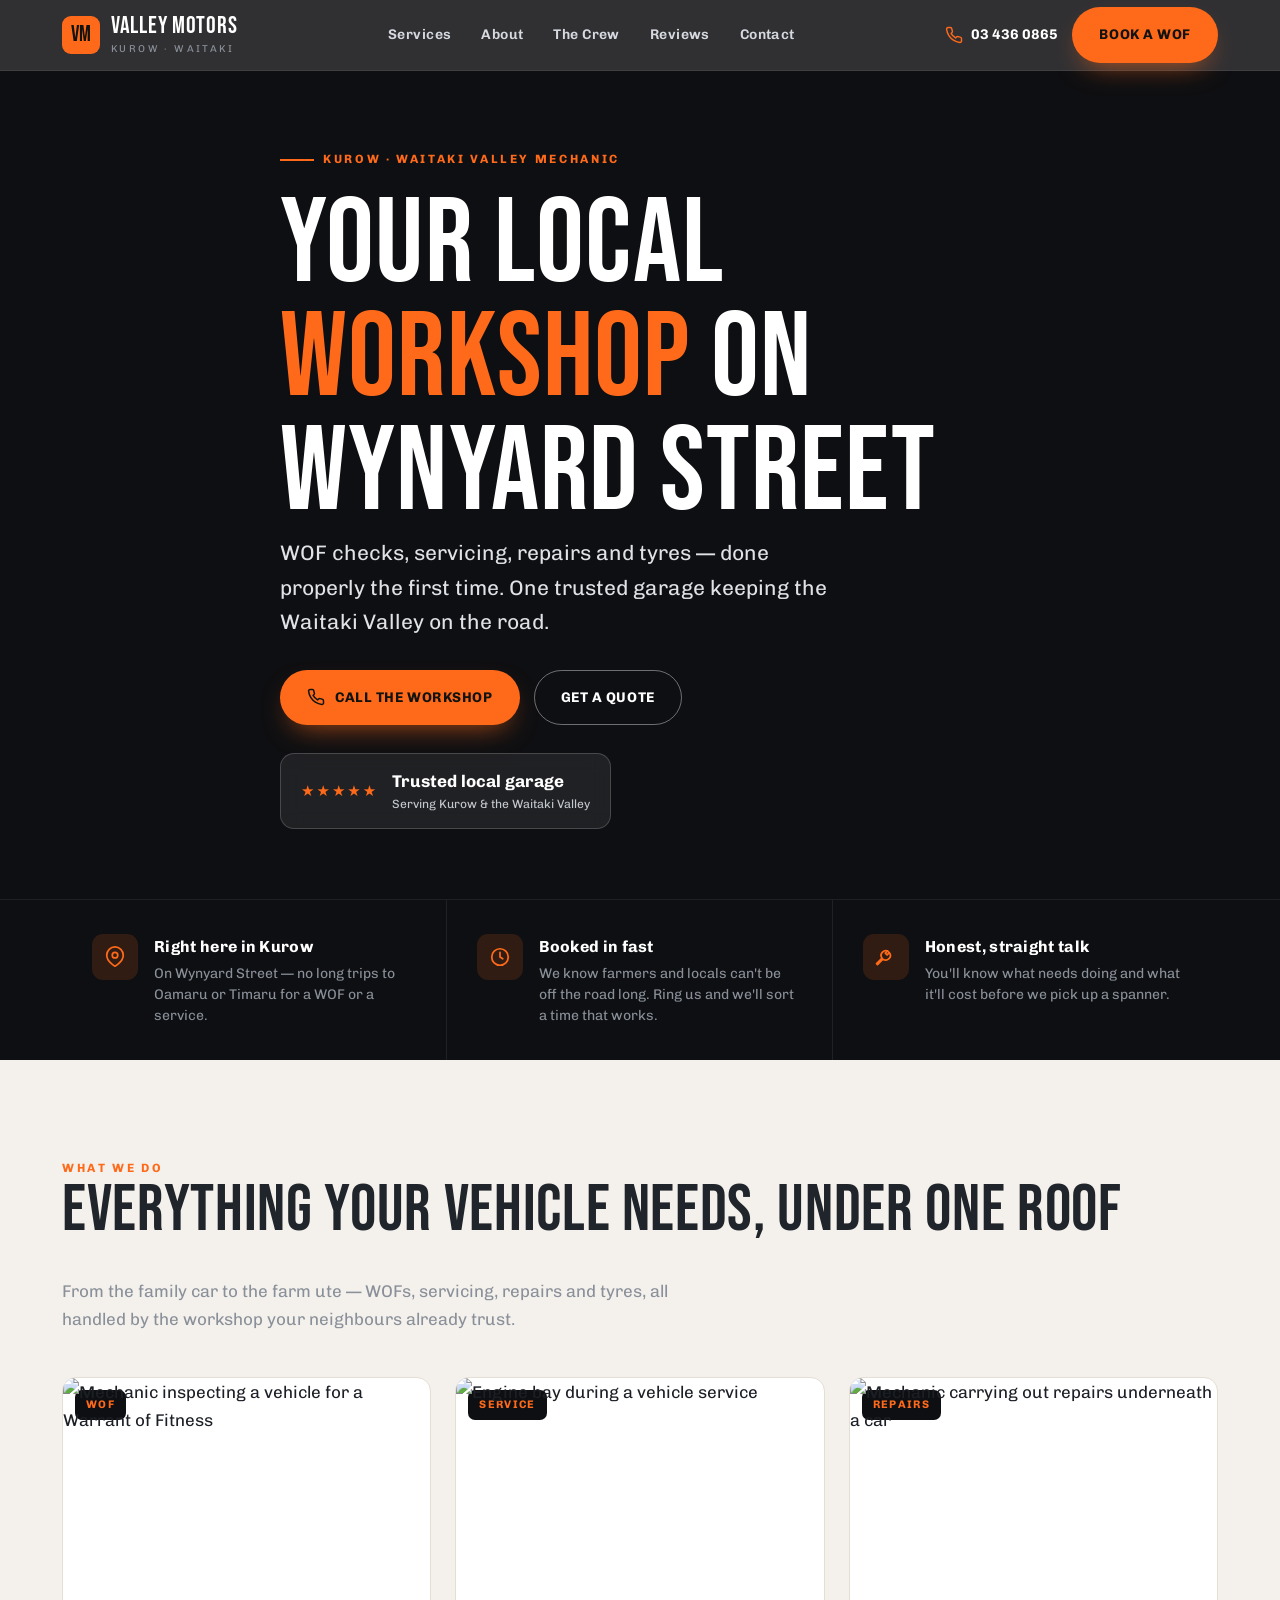
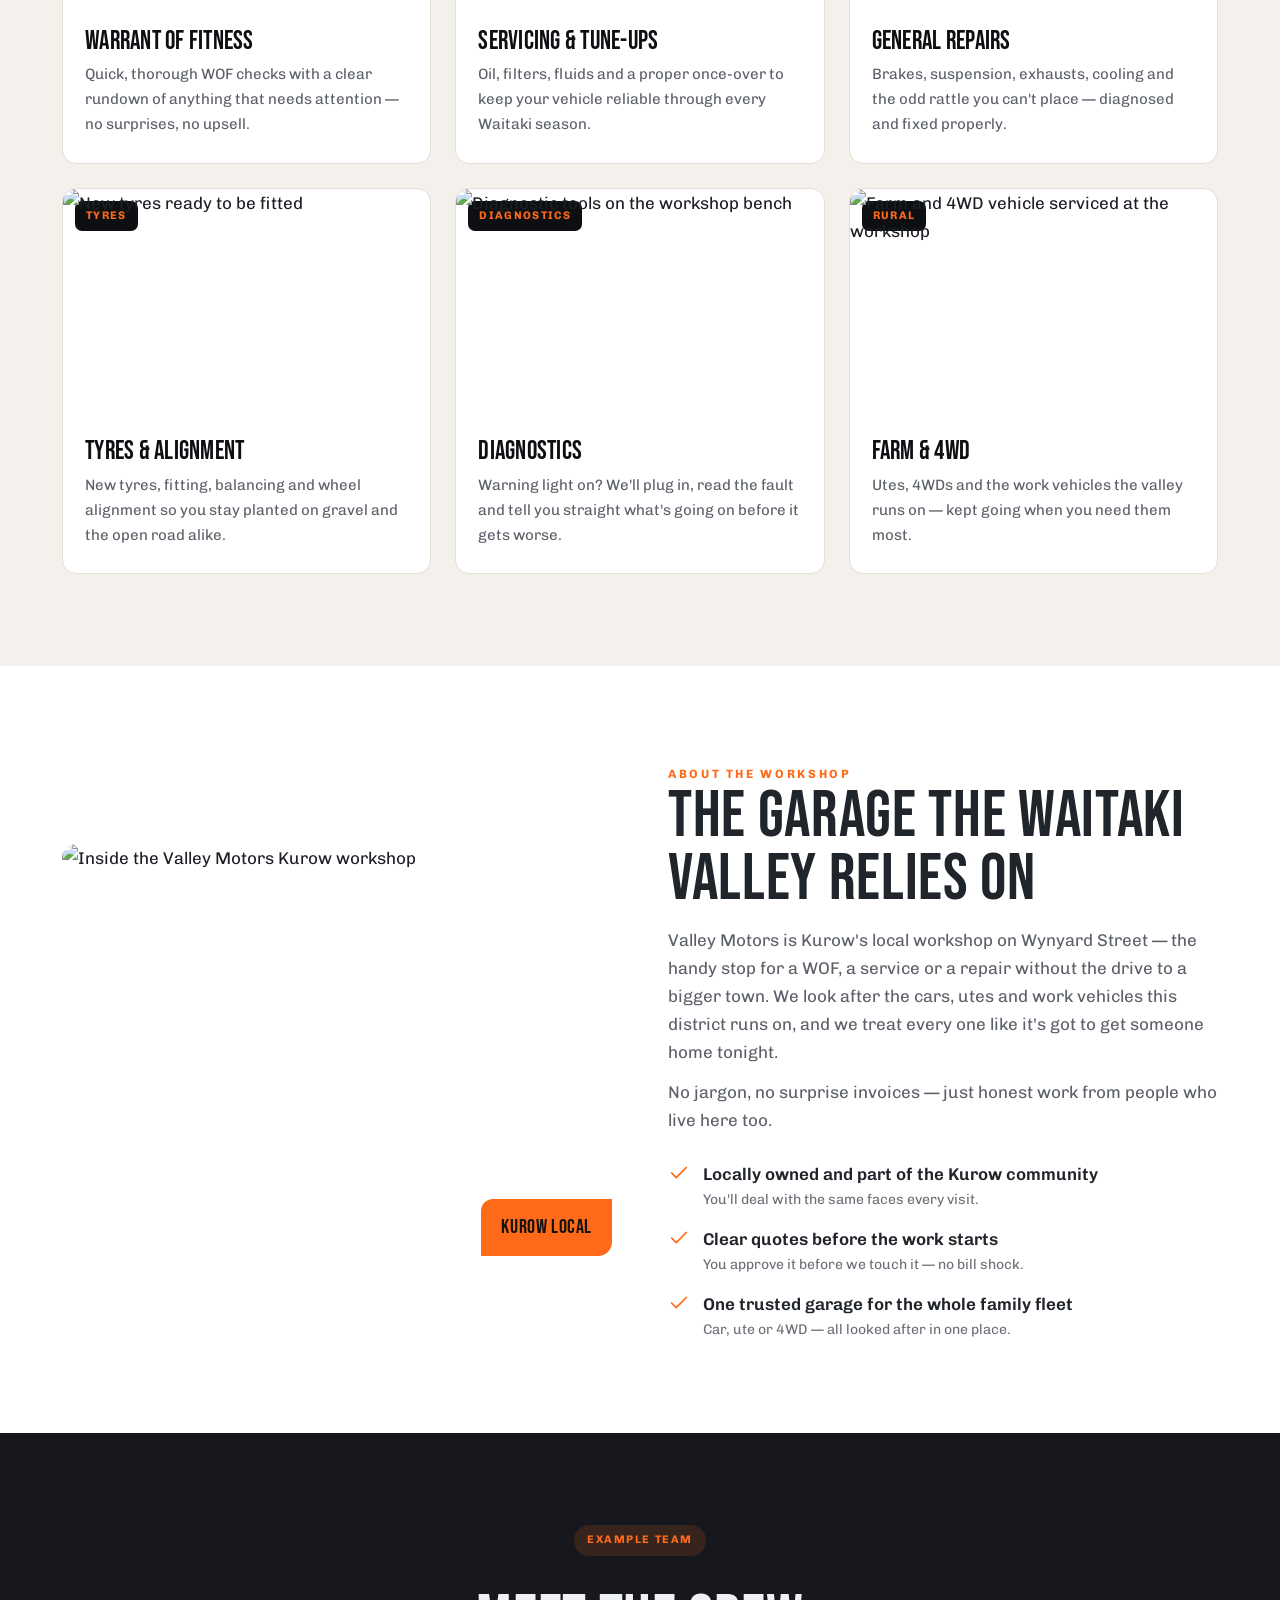
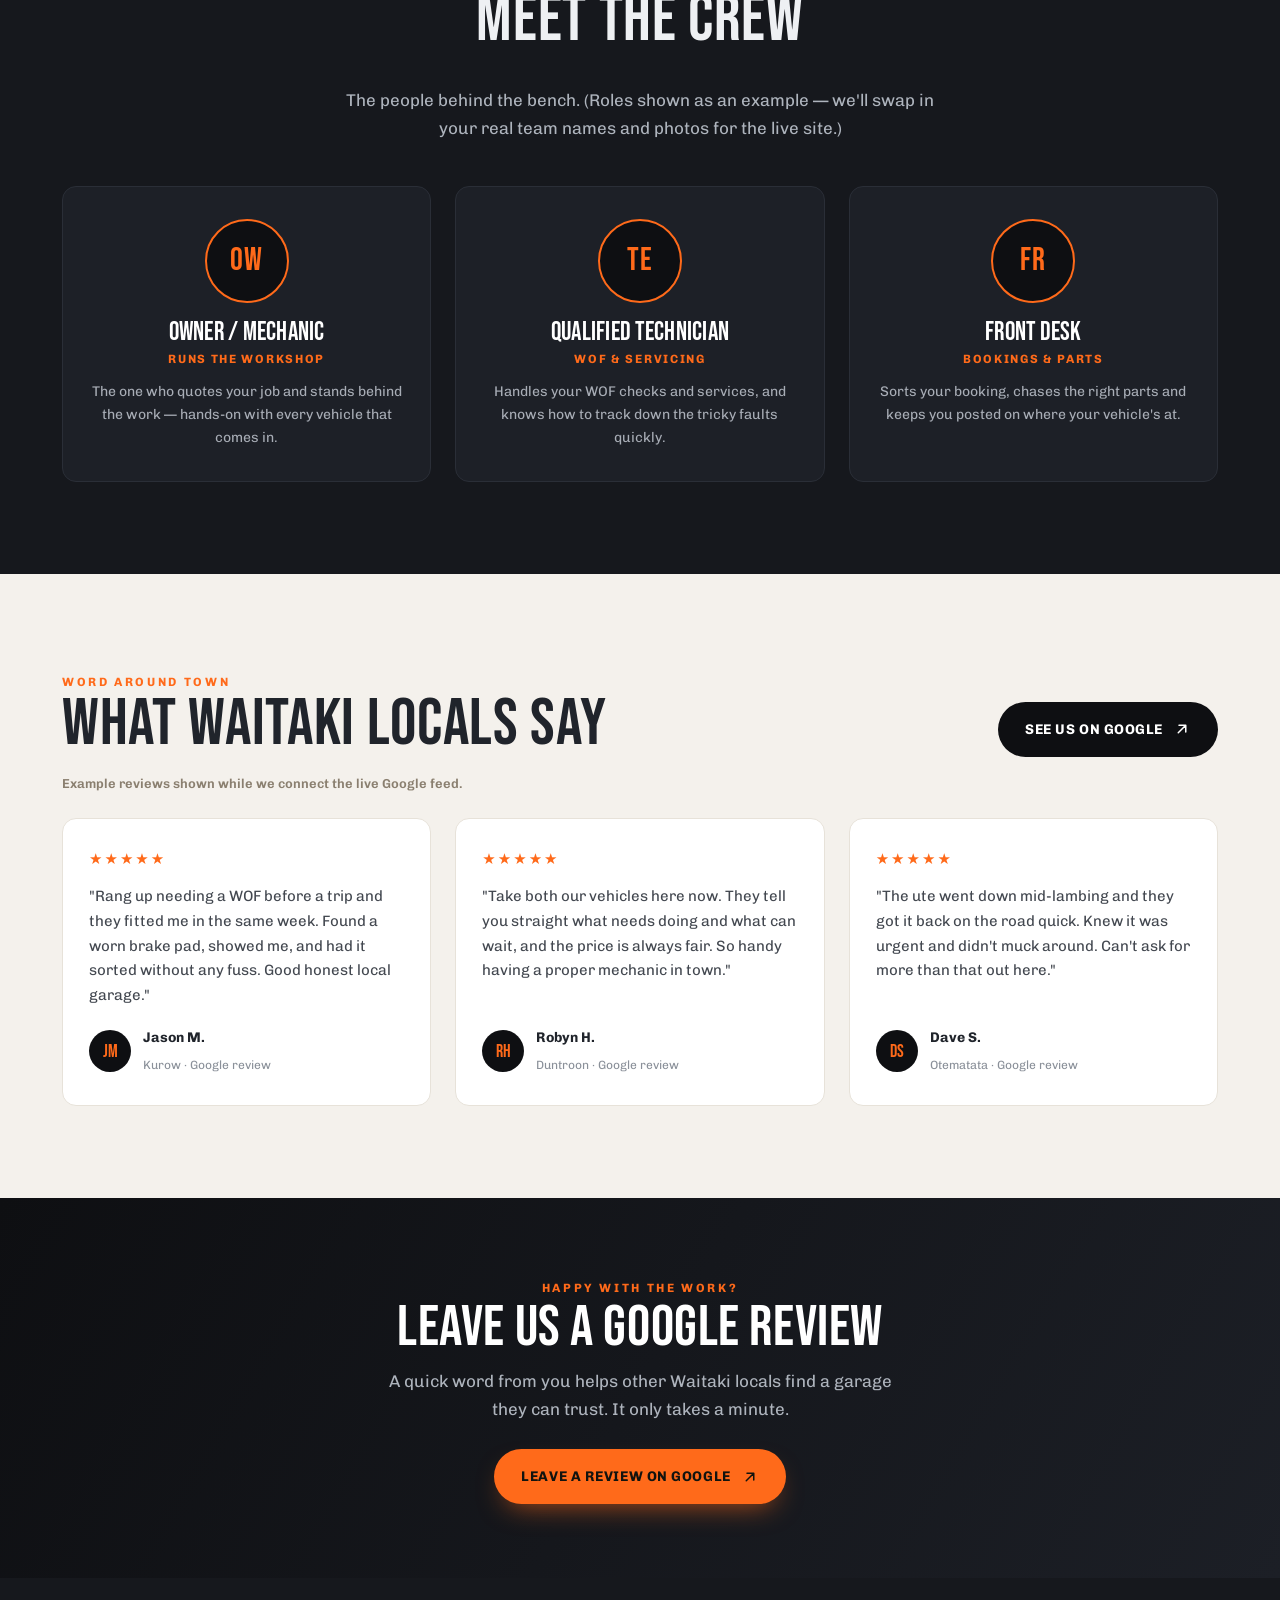
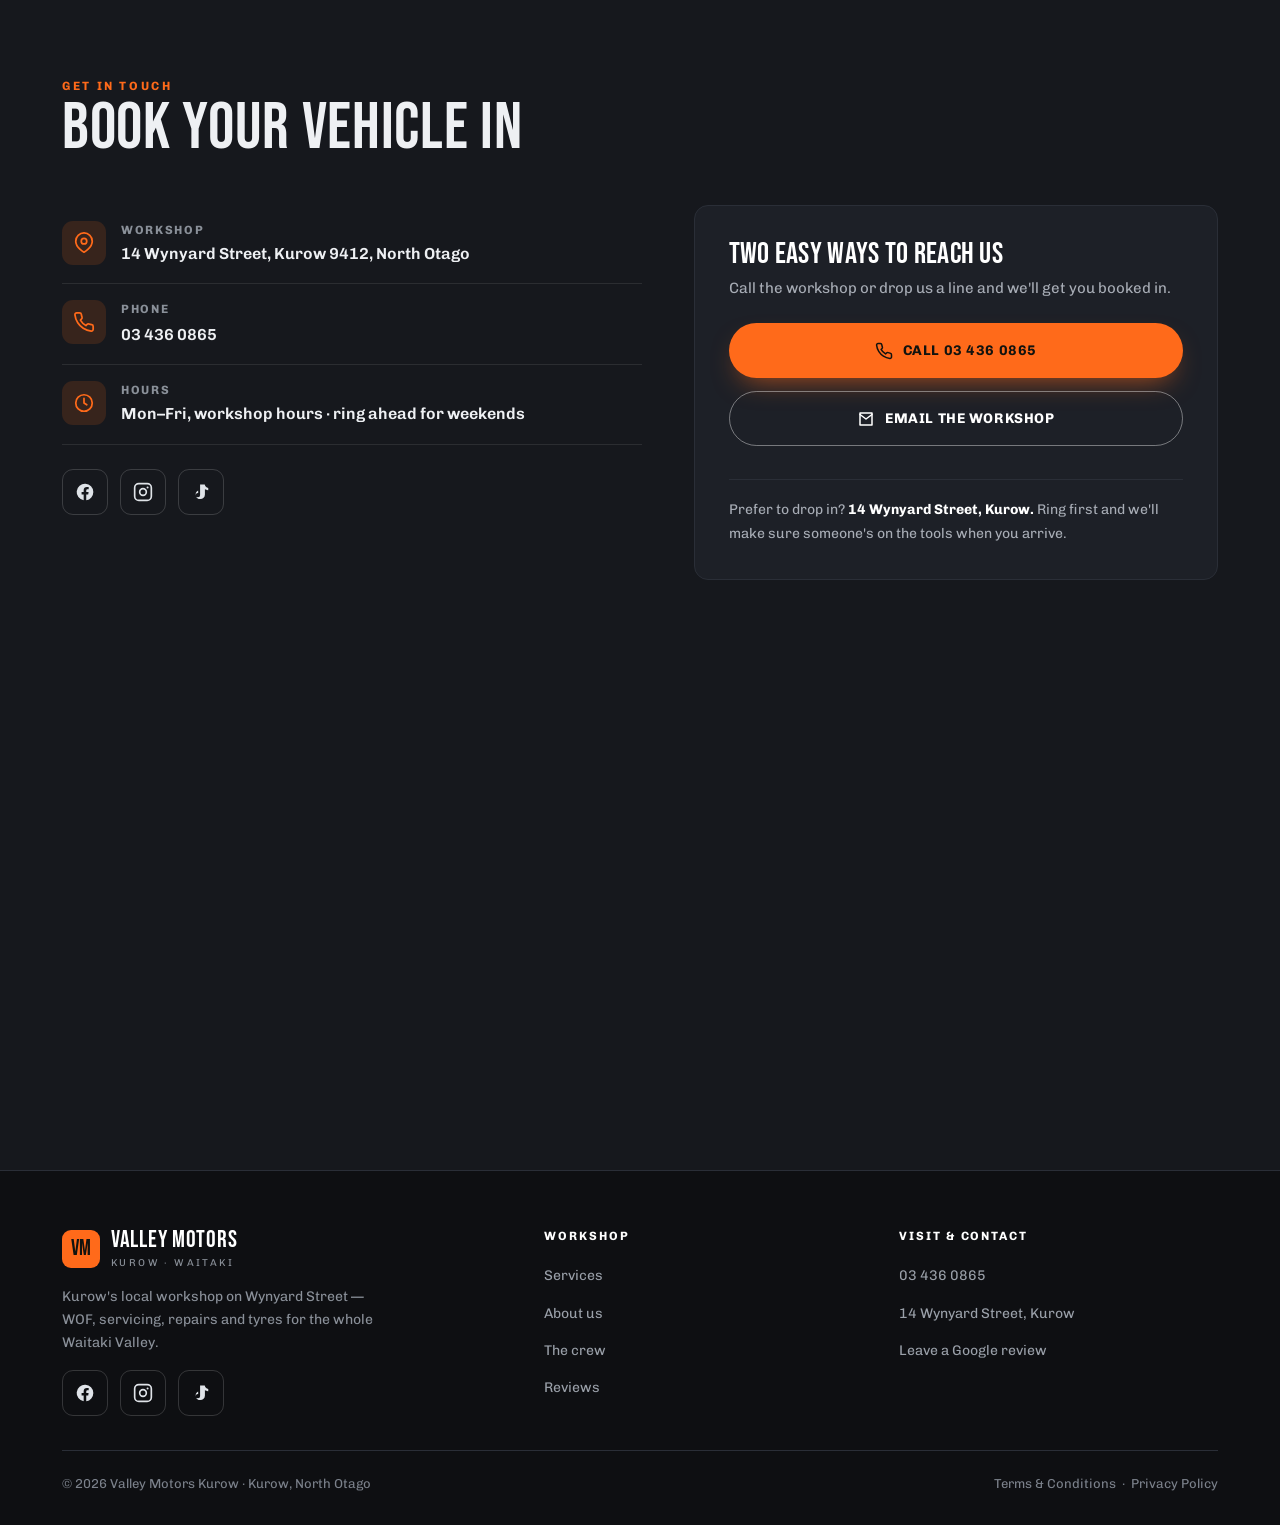
==== index.html @ 833ecc07 "Initial build: Valley Motors Kurow" ====
<!DOCTYPE html>
<html lang="en-NZ">
<head>
<meta charset="UTF-8">
<meta name="viewport" content="width=device-width, initial-scale=1">
<title>Valley Motors Kurow | Mechanic &amp; WOF, Kurow</title>
<meta name="description" content="Valley Motors Kurow — your local workshop on Wynyard Street for WOF checks, servicing, repairs and tyres. Straight talk, honest quotes and one trusted garage for the whole Waitaki Valley. Call 03 436 0865.">
<meta property="og:title" content="Valley Motors Kurow | Mechanic & WOF, Kurow">
<meta property="og:description" content="Your local Kurow workshop for WOF, servicing, repairs and tyres across the Waitaki Valley.">
<meta property="og:type" content="website">
<meta property="og:image" content="https://images.unsplash.com/photo-1487754180451-c456f719a1fc?w=1200&q=70">
<link rel="icon" href="favicon.svg" type="image/svg+xml">
<link rel="preconnect" href="https://fonts.googleapis.com">
<link rel="preconnect" href="https://fonts.gstatic.com" crossorigin>
<link href="https://fonts.googleapis.com/css2?family=Bebas+Neue&family=Chivo:ital,wght@0,300;0,400;0,600;0,700;0,900;1,400&display=swap" rel="stylesheet">
<link rel="stylesheet" href="css/style.css">
</head>
<body>

<!-- Opening animation -->
<div id="intro"><div><div class="mark">VALLEY <span>MOTORS</span></div><div class="bar"></div></div></div>

<!-- Nav -->
<header class="nav">
  <div class="wrap nav-inner">
    <a class="brand" href="index.html">
      <span class="logo">VM</span>
      <span><b>Valley Motors</b><small>Kurow &middot; Waitaki</small></span>
    </a>
    <nav class="nav-links">
      <a href="#services">Services</a>
      <a href="#about">About</a>
      <a href="#crew">The Crew</a>
      <a href="#reviews">Reviews</a>
      <a href="#contact">Contact</a>
    </nav>
    <div class="nav-cta">
      <a class="nav-phone" href="tel:034360865"><svg class="svg" viewBox="0 0 24 24"><path d="M22 16.92v3a2 2 0 0 1-2.18 2 19.8 19.8 0 0 1-8.63-3.07 19.5 19.5 0 0 1-6-6 19.8 19.8 0 0 1-3.07-8.67A2 2 0 0 1 4.11 2h3a2 2 0 0 1 2 1.72c.13.96.36 1.9.7 2.81a2 2 0 0 1-.45 2.11L8.09 9.91a16 16 0 0 0 6 6l1.27-1.27a2 2 0 0 1 2.11-.45c.9.34 1.85.57 2.81.7A2 2 0 0 1 22 16.92z"/></svg><span>03 436 0865</span></a>
      <a class="btn btn-primary" href="tel:034360865">Book a WOF</a>
      <button class="burger" id="burger" aria-label="Menu"><svg viewBox="0 0 24 24"><path d="M3 6h18M3 12h18M3 18h18"/></svg></button>
    </div>
  </div>
  <div class="mobile-menu" id="mobileMenu">
    <a href="#services">Services</a>
    <a href="#about">About</a>
    <a href="#crew">The Crew</a>
    <a href="#reviews">Reviews</a>
    <a href="#contact">Contact</a>
    <a class="call" href="tel:034360865">Call 03 436 0865</a>
  </div>
</header>

<!-- Hero -->
<section class="hero">
  <div class="hero-slides">
    <div class="hero-slide active" style="background-image:url('https://images.unsplash.com/photo-1487754180451-c456f719a1fc?w=1900&q=70')"></div>
    <div class="hero-slide" style="background-image:url('https://images.unsplash.com/photo-1616432043562-3671ea2e5242?w=1900&q=70')"></div>
    <div class="hero-slide" style="background-image:url('https://images.unsplash.com/photo-1486262715619-67b85e0b08d3?w=1900&q=70')"></div>
  </div>
  <div class="wrap">
    <span class="hero-eyebrow eyebrow">Kurow &middot; Waitaki Valley Mechanic</span>
    <h1>Your local <em>workshop</em> on Wynyard Street</h1>
    <p class="sub">WOF checks, servicing, repairs and tyres — done properly the first time. One trusted garage keeping the Waitaki Valley on the road.</p>
    <div class="hero-cta">
      <a class="btn btn-primary" href="tel:034360865"><svg class="svg" viewBox="0 0 24 24"><path d="M22 16.92v3a2 2 0 0 1-2.18 2 19.8 19.8 0 0 1-8.63-3.07 19.5 19.5 0 0 1-6-6 19.8 19.8 0 0 1-3.07-8.67A2 2 0 0 1 4.11 2h3a2 2 0 0 1 2 1.72c.13.96.36 1.9.7 2.81a2 2 0 0 1-.45 2.11L8.09 9.91a16 16 0 0 0 6 6l1.27-1.27a2 2 0 0 1 2.11-.45c.9.34 1.85.57 2.81.7A2 2 0 0 1 22 16.92z"/></svg>Call the workshop</a>
      <a class="btn btn-ghost" href="#contact">Get a quote</a>
    </div>
    <div class="review-badge">
      <span class="stars">★★★★★</span>
      <span><b>Trusted local garage</b><small>Serving Kurow &amp; the Waitaki Valley</small></span>
    </div>
  </div>
</section>

<!-- Trust strip -->
<section class="trust">
  <div class="wrap trust-grid">
    <div class="trust-item">
      <span class="ic"><svg class="svg" viewBox="0 0 24 24"><path d="M21 10c0 7-9 12-9 12s-9-5-9-12a9 9 0 0 1 18 0z"/><circle cx="12" cy="10" r="3"/></svg></span>
      <div><h4>Right here in Kurow</h4><p>On Wynyard Street — no long trips to Oamaru or Timaru for a WOF or a service.</p></div>
    </div>
    <div class="trust-item">
      <span class="ic"><svg class="svg" viewBox="0 0 24 24"><circle cx="12" cy="12" r="9"/><path d="M12 7v5l3 2"/></svg></span>
      <div><h4>Booked in fast</h4><p>We know farmers and locals can't be off the road long. Ring us and we'll sort a time that works.</p></div>
    </div>
    <div class="trust-item">
      <span class="ic"><svg class="svg" viewBox="0 0 24 24"><path d="M14.7 6.3a5 5 0 0 0-7 7l-6 6 1 1 6-6a5 5 0 0 0 7-7l-2.5 2.5-2-2 2.5-2.5z"/></svg></span>
      <div><h4>Honest, straight talk</h4><p>You'll know what needs doing and what it'll cost before we pick up a spanner.</p></div>
    </div>
  </div>
</section>

<!-- Services -->
<section class="section section-bone" id="services">
  <div class="wrap">
    <div class="head-row reveal">
      <div>
        <span class="eyebrow">What we do</span>
        <h2>Everything your vehicle needs, under one roof</h2>
      </div>
      <p class="lead">From the family car to the farm ute — WOFs, servicing, repairs and tyres, all handled by the workshop your neighbours already trust.</p>
    </div>
    <div class="cards">
      <article class="card reveal">
        <div class="card-img"><span class="tag">WOF</span><img src="https://images.unsplash.com/photo-1619642751034-765dfdf7c58e?w=800&q=70" alt="Mechanic inspecting a vehicle for a Warrant of Fitness" loading="lazy" width="800" height="500"></div>
        <div class="card-body"><h3>Warrant of Fitness</h3><p>Quick, thorough WOF checks with a clear rundown of anything that needs attention — no surprises, no upsell.</p></div>
      </article>
      <article class="card reveal">
        <div class="card-img"><span class="tag">Service</span><img src="https://images.unsplash.com/photo-1449965408869-eaa3f722e40d?w=800&q=70" alt="Engine bay during a vehicle service" loading="lazy" width="800" height="500"></div>
        <div class="card-body"><h3>Servicing &amp; Tune-ups</h3><p>Oil, filters, fluids and a proper once-over to keep your vehicle reliable through every Waitaki season.</p></div>
      </article>
      <article class="card reveal">
        <div class="card-img"><span class="tag">Repairs</span><img src="https://images.unsplash.com/photo-1487754180451-c456f719a1fc?w=800&q=70" alt="Mechanic carrying out repairs underneath a car" loading="lazy" width="800" height="500"></div>
        <div class="card-body"><h3>General Repairs</h3><p>Brakes, suspension, exhausts, cooling and the odd rattle you can't place — diagnosed and fixed properly.</p></div>
      </article>
      <article class="card reveal">
        <div class="card-img"><span class="tag">Tyres</span><img src="https://images.unsplash.com/photo-1580273916550-e323be2ae537?w=800&q=70" alt="New tyres ready to be fitted" loading="lazy" width="800" height="500"></div>
        <div class="card-body"><h3>Tyres &amp; Alignment</h3><p>New tyres, fitting, balancing and wheel alignment so you stay planted on gravel and the open road alike.</p></div>
      </article>
      <article class="card reveal">
        <div class="card-img"><span class="tag">Diagnostics</span><img src="https://images.unsplash.com/photo-1530046339160-ce3e530c7d2f?w=800&q=70" alt="Diagnostic tools on the workshop bench" loading="lazy" width="800" height="500"></div>
        <div class="card-body"><h3>Diagnostics</h3><p>Warning light on? We'll plug in, read the fault and tell you straight what's going on before it gets worse.</p></div>
      </article>
      <article class="card reveal">
        <div class="card-img"><span class="tag">Rural</span><img src="https://images.unsplash.com/photo-1492144534655-ae79c964c9d7?w=800&q=70" alt="Farm and 4WD vehicle serviced at the workshop" loading="lazy" width="800" height="500"></div>
        <div class="card-body"><h3>Farm &amp; 4WD</h3><p>Utes, 4WDs and the work vehicles the valley runs on — kept going when you need them most.</p></div>
      </article>
    </div>
  </div>
</section>

<!-- About -->
<section class="section" id="about">
  <div class="wrap split">
    <div class="about-img reveal">
      <img src="https://images.unsplash.com/photo-1616432043562-3671ea2e5242?w=1000&q=70" alt="Inside the Valley Motors Kurow workshop" loading="lazy" width="1000" height="750">
      <span class="corner">Kurow local</span>
    </div>
    <div class="reveal">
      <span class="eyebrow">About the workshop</span>
      <h2>The garage the Waitaki Valley relies on</h2>
      <p class="lead" style="color:#5c6069">Valley Motors is Kurow's local workshop on Wynyard Street — the handy stop for a WOF, a service or a repair without the drive to a bigger town. We look after the cars, utes and work vehicles this district runs on, and we treat every one like it's got to get someone home tonight.</p>
      <p style="color:#5c6069;margin-top:12px">No jargon, no surprise invoices — just honest work from people who live here too.</p>
      <ul class="check">
        <li><svg class="svg" viewBox="0 0 24 24"><path d="M20 6 9 17l-5-5"/></svg><span>Locally owned and part of the Kurow community<small>You'll deal with the same faces every visit.</small></span></li>
        <li><svg class="svg" viewBox="0 0 24 24"><path d="M20 6 9 17l-5-5"/></svg><span>Clear quotes before the work starts<small>You approve it before we touch it — no bill shock.</small></span></li>
        <li><svg class="svg" viewBox="0 0 24 24"><path d="M20 6 9 17l-5-5"/></svg><span>One trusted garage for the whole family fleet<small>Car, ute or 4WD — all looked after in one place.</small></span></li>
      </ul>
    </div>
  </div>
</section>

<!-- Crew -->
<section class="section section-dark" id="crew">
  <div class="wrap">
    <div class="head-row reveal" style="justify-content:center;text-align:center;flex-direction:column;align-items:center">
      <span class="badge-pill">Example team</span>
      <h2>Meet the crew</h2>
      <p class="lead" style="margin-left:auto;margin-right:auto;text-align:center">The people behind the bench. (Roles shown as an example — we'll swap in your real team names and photos for the live site.)</p>
    </div>
    <div class="crew-grid" style="margin-top:44px">
      <div class="crew-card reveal">
        <div class="avatar">OW</div>
        <h3>Owner / Mechanic</h3>
        <div class="role-sub">Runs the workshop</div>
        <p>The one who quotes your job and stands behind the work — hands-on with every vehicle that comes in.</p>
      </div>
      <div class="crew-card reveal">
        <div class="avatar">TE</div>
        <h3>Qualified Technician</h3>
        <div class="role-sub">WOF &amp; servicing</div>
        <p>Handles your WOF checks and services, and knows how to track down the tricky faults quickly.</p>
      </div>
      <div class="crew-card reveal">
        <div class="avatar">FR</div>
        <h3>Front Desk</h3>
        <div class="role-sub">Bookings &amp; parts</div>
        <p>Sorts your booking, chases the right parts and keeps you posted on where your vehicle's at.</p>
      </div>
    </div>
  </div>
</section>

<!-- Reviews -->
<section class="section section-bone" id="reviews">
  <div class="wrap">
    <div class="head-row reveal">
      <div>
        <span class="eyebrow">Word around town</span>
        <h2>What Waitaki locals say</h2>
      </div>
      <a class="btn btn-dark" href="https://www.google.com/maps/search/?api=1&query=Valley+Motors+Kurow" target="_blank" rel="noopener">See us on Google<svg class="svg" viewBox="0 0 24 24"><path d="M7 17 17 7M8 7h9v9"/></svg></a>
    </div>
    <p style="color:#8a7f6f;font-size:13px;margin:-28px 0 24px;font-weight:600">Example reviews shown while we connect the live Google feed.</p>
    <div class="rev-grid">
      <article class="rev-card reveal">
        <div class="stars">★★★★★</div>
        <p>"Rang up needing a WOF before a trip and they fitted me in the same week. Found a worn brake pad, showed me, and had it sorted without any fuss. Good honest local garage."</p>
        <div class="rev-who"><span class="ini">JM</span><div><b>Jason M.</b><small>Kurow &middot; Google review</small></div></div>
      </article>
      <article class="rev-card reveal">
        <div class="stars">★★★★★</div>
        <p>"Take both our vehicles here now. They tell you straight what needs doing and what can wait, and the price is always fair. So handy having a proper mechanic in town."</p>
        <div class="rev-who"><span class="ini">RH</span><div><b>Robyn H.</b><small>Duntroon &middot; Google review</small></div></div>
      </article>
      <article class="rev-card reveal">
        <div class="stars">★★★★★</div>
        <p>"The ute went down mid-lambing and they got it back on the road quick. Knew it was urgent and didn't muck around. Can't ask for more than that out here."</p>
        <div class="rev-who"><span class="ini">DS</span><div><b>Dave S.</b><small>Otematata &middot; Google review</small></div></div>
      </article>
    </div>
  </div>
</section>

<!-- Leave a review banner -->
<section class="rev-banner">
  <div class="wrap">
    <span class="eyebrow">Happy with the work?</span>
    <h2>Leave us a Google review</h2>
    <p>A quick word from you helps other Waitaki locals find a garage they can trust. It only takes a minute.</p>
    <a class="btn btn-primary" href="https://www.google.com/maps/search/?api=1&query=Valley+Motors+Kurow" target="_blank" rel="noopener">Leave a review on Google<svg class="svg" viewBox="0 0 24 24"><path d="M7 17 17 7M8 7h9v9"/></svg></a>
  </div>
</section>

<!-- Contact -->
<section class="section section-dark" id="contact">
  <div class="wrap">
    <div class="head-row reveal"><div><span class="eyebrow">Get in touch</span><h2>Book your vehicle in</h2></div></div>
    <div class="contact-grid">
      <div class="reveal">
        <div class="info-row">
          <span class="ic"><svg class="svg" viewBox="0 0 24 24"><path d="M21 10c0 7-9 12-9 12s-9-5-9-12a9 9 0 0 1 18 0z"/><circle cx="12" cy="10" r="3"/></svg></span>
          <div><h4>Workshop</h4><p>14 Wynyard Street, Kurow 9412, North Otago</p></div>
        </div>
        <div class="info-row">
          <span class="ic"><svg class="svg" viewBox="0 0 24 24"><path d="M22 16.92v3a2 2 0 0 1-2.18 2 19.8 19.8 0 0 1-8.63-3.07 19.5 19.5 0 0 1-6-6 19.8 19.8 0 0 1-3.07-8.67A2 2 0 0 1 4.11 2h3a2 2 0 0 1 2 1.72c.13.96.36 1.9.7 2.81a2 2 0 0 1-.45 2.11L8.09 9.91a16 16 0 0 0 6 6l1.27-1.27a2 2 0 0 1 2.11-.45c.9.34 1.85.57 2.81.7A2 2 0 0 1 22 16.92z"/></svg></span>
          <div><h4>Phone</h4><a href="tel:034360865">03 436 0865</a></div>
        </div>
        <div class="info-row">
          <span class="ic"><svg class="svg" viewBox="0 0 24 24"><circle cx="12" cy="12" r="9"/><path d="M12 7v5l3 2"/></svg></span>
          <div><h4>Hours</h4><p>Mon–Fri, workshop hours &middot; ring ahead for weekends</p></div>
        </div>
        <div class="socials">
          <a href="https://www.facebook.com/p/Valley-Motors-Kurow-100063789033174/" target="_blank" rel="noopener" aria-label="Facebook"><svg viewBox="0 0 24 24" fill="currentColor"><path d="M22 12a10 10 0 1 0-11.6 9.9v-7H7.9V12h2.5V9.8c0-2.5 1.5-3.9 3.8-3.9 1.1 0 2.2.2 2.2.2v2.5h-1.3c-1.2 0-1.6.8-1.6 1.6V12h2.8l-.4 2.9h-2.4v7A10 10 0 0 0 22 12z"/></svg></a>
          <a href="https://www.instagram.com/explore/search/keyword/?q=Valley%20Motors%20Kurow" target="_blank" rel="noopener" aria-label="Instagram"><svg viewBox="0 0 24 24" fill="none" stroke="currentColor" stroke-width="2"><rect x="2" y="2" width="20" height="20" rx="5"/><circle cx="12" cy="12" r="4"/><circle cx="17.5" cy="6.5" r="1.2" fill="currentColor" stroke="none"/></svg></a>
          <a href="https://www.tiktok.com/search?q=Valley%20Motors%20Kurow" target="_blank" rel="noopener" aria-label="TikTok"><svg viewBox="0 0 24 24" fill="currentColor"><path d="M16.5 3c.4 2.3 1.9 3.9 4.2 4.1v2.7c-1.4.1-2.7-.3-4-1v6.1c0 3.3-2.4 5.6-5.5 5.6a5.4 5.4 0 0 1-2.6-10.2v2.9a2.6 2.6 0 1 0 2.3 2.6V3h3.6z"/></svg></a>
        </div>
      </div>
      <div class="contact-actions reveal">
        <h3>Two easy ways to reach us</h3>
        <p>Call the workshop or drop us a line and we'll get you booked in.</p>
        <a class="btn btn-primary" href="tel:034360865"><svg class="svg" viewBox="0 0 24 24"><path d="M22 16.92v3a2 2 0 0 1-2.18 2 19.8 19.8 0 0 1-8.63-3.07 19.5 19.5 0 0 1-6-6 19.8 19.8 0 0 1-3.07-8.67A2 2 0 0 1 4.11 2h3a2 2 0 0 1 2 1.72c.13.96.36 1.9.7 2.81a2 2 0 0 1-.45 2.11L8.09 9.91a16 16 0 0 0 6 6l1.27-1.27a2 2 0 0 1 2.11-.45c.9.34 1.85.57 2.81.7A2 2 0 0 1 22 16.92z"/></svg>Call 03 436 0865</a>
        <a class="btn btn-ghost" href="#" data-gmail data-su="Enquiry%20for%20Valley%20Motors%20Kurow" data-body="Hi%20Valley%20Motors%2C%0A%0AI%27d%20like%20to%20book%20my%20vehicle%20in%20for%3A%0A%0AVehicle%3A%20%0APreferred%20day%2Ftime%3A%20%0A%0AThanks%2C"><svg class="svg" viewBox="0 0 24 24"><path d="M4 4h16v16H4z"/><path d="m4 6 8 6 8-6"/></svg>Email the workshop</a>
        <div class="hours-mini">Prefer to drop in? <b>14 Wynyard Street, Kurow.</b> Ring first and we'll make sure someone's on the tools when you arrive.</div>
      </div>
    </div>
  </div>
</section>

<!-- Map -->
<section style="background:var(--charcoal);padding:0 0 70px">
  <div class="wrap">
    <iframe class="map-frame" title="Valley Motors Kurow location map" loading="lazy" allowfullscreen referrerpolicy="no-referrer-when-downgrade"
      src="https://www.google.com/maps?q=Valley%20Motors%20Kurow%2014%20Wynyard%20Street%20Kurow&output=embed"></iframe>
  </div>
</section>

<!-- Footer -->
<footer class="foot">
  <div class="wrap">
    <div class="foot-top">
      <div>
        <a class="brand" href="index.html"><span class="logo">VM</span><span><b>Valley Motors</b><small>Kurow &middot; Waitaki</small></span></a>
        <p class="blurb">Kurow's local workshop on Wynyard Street — WOF, servicing, repairs and tyres for the whole Waitaki Valley.</p>
        <div class="socials">
          <a href="https://www.facebook.com/p/Valley-Motors-Kurow-100063789033174/" target="_blank" rel="noopener" aria-label="Facebook"><svg viewBox="0 0 24 24" fill="currentColor"><path d="M22 12a10 10 0 1 0-11.6 9.9v-7H7.9V12h2.5V9.8c0-2.5 1.5-3.9 3.8-3.9 1.1 0 2.2.2 2.2.2v2.5h-1.3c-1.2 0-1.6.8-1.6 1.6V12h2.8l-.4 2.9h-2.4v7A10 10 0 0 0 22 12z"/></svg></a>
          <a href="https://www.instagram.com/explore/search/keyword/?q=Valley%20Motors%20Kurow" target="_blank" rel="noopener" aria-label="Instagram"><svg viewBox="0 0 24 24" fill="none" stroke="currentColor" stroke-width="2"><rect x="2" y="2" width="20" height="20" rx="5"/><circle cx="12" cy="12" r="4"/><circle cx="17.5" cy="6.5" r="1.2" fill="currentColor" stroke="none"/></svg></a>
          <a href="https://www.tiktok.com/search?q=Valley%20Motors%20Kurow" target="_blank" rel="noopener" aria-label="TikTok"><svg viewBox="0 0 24 24" fill="currentColor"><path d="M16.5 3c.4 2.3 1.9 3.9 4.2 4.1v2.7c-1.4.1-2.7-.3-4-1v6.1c0 3.3-2.4 5.6-5.5 5.6a5.4 5.4 0 0 1-2.6-10.2v2.9a2.6 2.6 0 1 0 2.3 2.6V3h3.6z"/></svg></a>
        </div>
      </div>
      <div>
        <h5>Workshop</h5>
        <ul>
          <li><a href="#services">Services</a></li>
          <li><a href="#about">About us</a></li>
          <li><a href="#crew">The crew</a></li>
          <li><a href="#reviews">Reviews</a></li>
        </ul>
      </div>
      <div>
        <h5>Visit &amp; contact</h5>
        <ul>
          <li><a href="tel:034360865">03 436 0865</a></li>
          <li><a href="https://www.google.com/maps/search/?api=1&query=Valley+Motors+Kurow" target="_blank" rel="noopener">14 Wynyard Street, Kurow</a></li>
          <li><a href="https://www.google.com/maps/search/?api=1&query=Valley+Motors+Kurow" target="_blank" rel="noopener">Leave a Google review</a></li>
        </ul>
      </div>
    </div>
    <div class="foot-bottom">
      <span>&copy; <span id="yr">2026</span> Valley Motors Kurow &middot; Kurow, North Otago</span>
      <span><a href="terms.html">Terms &amp; Conditions</a> &nbsp;&middot;&nbsp; <a href="privacy.html">Privacy Policy</a></span>
    </div>
  </div>
</footer>

<script>document.getElementById('yr').textContent=new Date().getFullYear();</script>
<script src="js/main.js"></script>
</body>
</html>
---- css/style.css ----
/* Valley Motors Kurow — Industrial archetype | Bebas Neue / Chivo */
:root{
  --ink:#0e0f12;
  --charcoal:#16181d;
  --panel:#1d2027;
  --bone:#f4f1ec;
  --paper:#ffffff;
  --line:#2a2e37;
  --muted:#8a9099;
  --text:#20242b;
  --accent:#ff6a1a;
  --accent-deep:#e2500f;
  --radius:14px;
  --radius-sm:10px;
  --maxw:1200px;
  --shadow:0 18px 50px -22px rgba(0,0,0,.55);
}
*{margin:0;padding:0;box-sizing:border-box}
html{scroll-behavior:smooth}
body{
  font-family:"Chivo",system-ui,-apple-system,Segoe UI,sans-serif;
  color:var(--text);background:var(--paper);
  line-height:1.65;font-size:17px;-webkit-font-smoothing:antialiased;
  overflow-x:hidden;
}
img{image-orientation:from-image;max-width:100%;display:block}
h1,h2,h3,.display{font-family:"Bebas Neue",Impact,sans-serif;font-weight:400;line-height:.95;letter-spacing:.01em}
a{color:inherit;text-decoration:none}
.wrap{max-width:var(--maxw);margin:0 auto;padding:0 22px}
.eyebrow{font-family:"Chivo",sans-serif;font-weight:700;text-transform:uppercase;letter-spacing:.22em;font-size:12px;color:var(--accent)}
.section{padding:92px 0}
.section-bone{background:var(--bone)}
.section-dark{background:var(--charcoal);color:#eef0f3}
.section h2{font-size:clamp(38px,6vw,66px);text-transform:uppercase}
.lead{color:var(--muted);max-width:620px;margin-top:14px}
.section-dark .lead{color:#aeb4bd}
.svg{width:22px;height:22px;stroke:currentColor;fill:none;stroke-width:1.9;stroke-linecap:round;stroke-linejoin:round;flex:none}

/* Buttons */
.btn{display:inline-flex;align-items:center;gap:10px;font-family:"Chivo",sans-serif;font-weight:700;
  letter-spacing:.04em;text-transform:uppercase;font-size:14px;padding:15px 26px;border-radius:999px;
  border:1.5px solid transparent;cursor:pointer;transition:transform .18s ease,background .2s,box-shadow .2s;min-height:48px}
.btn:hover{transform:translateY(-2px)}
.btn-primary{background:var(--accent);color:#12130f;box-shadow:0 12px 28px -12px rgba(255,106,26,.7)}
.btn-primary:hover{background:var(--accent-deep);color:#fff}
.btn-ghost{background:transparent;color:#fff;border-color:rgba(255,255,255,.4)}
.btn-ghost:hover{border-color:#fff;background:rgba(255,255,255,.08)}
.btn-dark{background:var(--ink);color:#fff}
.btn-dark:hover{background:#000}
.btn .svg{width:18px;height:18px;stroke-width:2}

/* Intro overlay */
#intro{position:fixed;inset:0;z-index:2000;background:var(--ink);display:flex;align-items:center;justify-content:center;
  transition:opacity .7s ease,visibility .7s}
#intro.done{opacity:0;visibility:hidden}
#intro .mark{font-family:"Bebas Neue",sans-serif;font-size:clamp(44px,9vw,90px);color:#fff;letter-spacing:.04em;
  text-align:center;opacity:0;transform:translateY(14px);animation:introUp .8s .1s forwards}
#intro .mark span{color:var(--accent)}
#intro .bar{height:3px;width:0;background:var(--accent);margin:18px auto 0;animation:introBar 1.1s .2s forwards}
@keyframes introUp{to{opacity:1;transform:none}}
@keyframes introBar{to{width:180px}}

/* Nav */
header.nav{position:sticky;top:0;z-index:1000;background:rgba(14,15,18,.86);backdrop-filter:blur(12px);
  border-bottom:1px solid rgba(255,255,255,.08)}
.nav-inner{display:flex;align-items:center;justify-content:space-between;height:70px}
.brand{display:flex;align-items:center;gap:11px;color:#fff}
.brand .logo{width:38px;height:38px;border-radius:9px;background:var(--accent);display:grid;place-items:center;color:#12130f;font-family:"Bebas Neue",sans-serif;font-size:22px;flex:none}
.brand b{font-family:"Bebas Neue",sans-serif;font-weight:400;font-size:24px;letter-spacing:.03em;line-height:1}
.brand small{display:block;font-family:"Chivo",sans-serif;font-size:10px;letter-spacing:.24em;color:var(--muted);text-transform:uppercase}
.nav-links{display:flex;align-items:center;gap:30px}
.nav-links a{color:#d6dae0;font-size:14px;font-weight:600;letter-spacing:.03em;transition:color .2s}
.nav-links a:hover{color:var(--accent)}
.nav-cta{display:flex;align-items:center;gap:14px}
.nav-phone{display:inline-flex;align-items:center;gap:8px;color:#fff;font-weight:700;font-size:14px}
.nav-phone .svg{color:var(--accent);width:18px;height:18px}
.burger{display:none;background:none;border:1px solid rgba(255,255,255,.25);border-radius:9px;width:46px;height:44px;color:#fff;cursor:pointer}
.burger svg{width:22px;height:22px;stroke:#fff;stroke-width:2;fill:none}
.mobile-menu{display:none;flex-direction:column;background:var(--ink);border-bottom:1px solid var(--line)}
.mobile-menu a{padding:15px 22px;color:#dfe3e8;border-top:1px solid rgba(255,255,255,.06);font-weight:600}
.mobile-menu a.call{color:var(--accent)}
.mobile-menu.open{display:flex}

/* Hero */
.hero{position:relative;min-height:92vh;display:flex;align-items:center;background:var(--ink);color:#fff;overflow:hidden}
.hero-slides{position:absolute;inset:0;z-index:0}
.hero-slide{position:absolute;inset:0;background-size:cover;background-position:center;opacity:0;
  transition:opacity 1.5s ease;filter:saturate(.82) contrast(1.05)}
.hero-slide.active{opacity:1}
.hero::after{content:"";position:absolute;inset:0;z-index:1;
  background:linear-gradient(180deg,rgba(14,15,18,.66) 0%,rgba(14,15,18,.5) 40%,rgba(14,15,18,.82) 100%)}
.hero .wrap{position:relative;z-index:2;padding-top:70px;padding-bottom:70px}
.hero-eyebrow{display:inline-flex;align-items:center;gap:9px;color:var(--accent)}
.hero-eyebrow::before{content:"";width:34px;height:2px;background:var(--accent)}
.hero h1{font-size:clamp(52px,10vw,120px);text-transform:uppercase;margin:18px 0 6px;max-width:15ch}
.hero h1 em{font-style:normal;color:var(--accent)}
.hero p.sub{font-size:clamp(17px,2.2vw,21px);color:#dfe2e7;max-width:560px}
.hero-cta{display:flex;flex-wrap:wrap;gap:14px;margin-top:30px}
.review-badge{margin-top:28px;display:inline-flex;align-items:center;gap:14px;padding:13px 20px;border-radius:14px;
  background:rgba(255,255,255,.08);backdrop-filter:blur(10px);border:1px solid rgba(255,255,255,.18);max-width:100%}
.stars{color:var(--accent);letter-spacing:2px;font-size:15px;white-space:nowrap}
.review-badge b{font-family:"Chivo";font-weight:700}
.review-badge small{display:block;color:#c4c9d0;font-size:12px}

/* Trust strip */
.trust{background:var(--ink);color:#fff;border-top:1px solid rgba(255,255,255,.07)}
.trust-grid{display:grid;grid-template-columns:repeat(3,1fr);gap:0}
.trust-item{display:flex;gap:16px;align-items:flex-start;padding:34px 30px;border-right:1px solid rgba(255,255,255,.08)}
.trust-item:last-child{border-right:none}
.trust-item .ic{width:46px;height:46px;border-radius:11px;background:rgba(255,106,26,.14);color:var(--accent);display:grid;place-items:center;flex:none}
.trust-item .ic .svg{width:22px;height:22px}
.trust-item h4{font-family:"Chivo";font-size:16px;font-weight:700;margin-bottom:3px;letter-spacing:.02em}
.trust-item p{color:var(--muted);font-size:14px;line-height:1.5}

/* Services */
.head-row{display:flex;justify-content:space-between;align-items:flex-end;gap:20px;margin-bottom:44px;flex-wrap:wrap}
.cards{display:grid;grid-template-columns:repeat(3,1fr);gap:24px}
.card{background:var(--paper);border:1px solid #e7e2d9;border-radius:var(--radius);overflow:hidden;
  transition:transform .22s ease,box-shadow .22s;display:flex;flex-direction:column}
.section-bone .card{border-color:#e4ded3}
.card:hover{transform:translateY(-5px);box-shadow:var(--shadow)}
.card-img{aspect-ratio:16/10;overflow:hidden;position:relative}
.card-img img{width:100%;height:100%;object-fit:cover;filter:saturate(.82) contrast(1.05);transition:transform .5s ease}
.card:hover .card-img img{transform:scale(1.06)}
.card-img .tag{position:absolute;left:12px;top:12px;background:var(--ink);color:var(--accent);font-family:"Chivo";
  font-weight:700;font-size:11px;letter-spacing:.12em;text-transform:uppercase;padding:6px 11px;border-radius:7px}
.card-body{padding:22px 22px 26px}
.card-body h3{font-size:26px;text-transform:uppercase;color:var(--ink);margin-bottom:8px}
.card-body p{color:#5c6069;font-size:15px}

/* About */
.split{display:grid;grid-template-columns:1fr 1fr;gap:56px;align-items:center}
.about-img{position:relative;border-radius:var(--radius);overflow:hidden;aspect-ratio:4/3}
.about-img img{width:100%;height:100%;object-fit:cover;filter:saturate(.82) contrast(1.05)}
.about-img .corner{position:absolute;right:0;bottom:0;background:var(--accent);color:#12130f;font-family:"Bebas Neue";
  font-size:20px;letter-spacing:.03em;padding:12px 20px;border-top-left-radius:12px}
.check{list-style:none;margin-top:26px;display:grid;gap:14px}
.check li{display:flex;gap:13px;align-items:flex-start;font-weight:600;color:var(--text)}
.check .svg{color:var(--accent);width:22px;height:22px;margin-top:2px}
.check li span small{display:block;font-weight:400;color:#6b7078;font-size:14px}

/* Crew */
.crew-grid{display:grid;grid-template-columns:repeat(3,1fr);gap:24px}
.crew-card{background:var(--panel);border:1px solid var(--line);border-radius:var(--radius);padding:32px 26px;text-align:center}
.avatar{width:84px;height:84px;border-radius:50%;background:var(--ink);border:2px solid var(--accent);
  display:grid;place-items:center;margin:0 auto 18px;font-family:"Bebas Neue";font-size:32px;color:var(--accent);letter-spacing:.04em}
.crew-card h3{font-size:26px;text-transform:uppercase;color:#fff}
.crew-card .role-sub{color:var(--accent);font-weight:700;font-size:12px;letter-spacing:.14em;text-transform:uppercase;margin:4px 0 10px}
.crew-card p{color:#a8adb6;font-size:14px}
.badge-pill{display:inline-block;background:rgba(255,106,26,.14);color:var(--accent);font-weight:700;font-size:11px;
  letter-spacing:.14em;text-transform:uppercase;padding:6px 13px;border-radius:999px;margin-bottom:14px}

/* Reviews */
.rev-grid{display:grid;grid-template-columns:repeat(3,1fr);gap:24px}
.rev-card{background:var(--paper);border:1px solid #e7e2d9;border-radius:var(--radius);padding:28px 26px;display:flex;flex-direction:column}
.rev-card .stars{margin-bottom:12px}
.rev-card p{color:#42474f;font-size:15px;flex:1}
.rev-who{display:flex;align-items:center;gap:12px;margin-top:18px}
.rev-who .ini{width:42px;height:42px;border-radius:50%;background:var(--ink);color:var(--accent);display:grid;place-items:center;
  font-family:"Bebas Neue";font-size:18px;flex:none}
.rev-who b{font-family:"Chivo";font-weight:700;font-size:14px;display:block}
.rev-who small{color:#8a9099;font-size:12px}

/* Review banner */
.rev-banner{background:linear-gradient(120deg,var(--ink),#1c1f26);color:#fff;text-align:center;padding:74px 0}
.rev-banner h2{font-size:clamp(34px,5.5vw,58px);text-transform:uppercase}
.rev-banner p{color:#aeb4bd;max-width:520px;margin:12px auto 26px}

/* Contact */
.contact-grid{display:grid;grid-template-columns:1.05fr .95fr;gap:52px}
.info-row{display:flex;gap:15px;align-items:flex-start;padding:16px 0;border-bottom:1px solid rgba(255,255,255,.09)}
.info-row .ic{width:44px;height:44px;border-radius:11px;background:rgba(255,106,26,.14);color:var(--accent);display:grid;place-items:center;flex:none}
.info-row h4{font-family:"Chivo";font-size:12px;letter-spacing:.14em;text-transform:uppercase;color:var(--muted);font-weight:700}
.info-row a,.info-row p{color:#eef0f3;font-size:16px;font-weight:600}
.socials{display:flex;gap:12px;margin-top:24px}
.socials a{width:46px;height:46px;border-radius:11px;border:1px solid rgba(255,255,255,.16);display:grid;place-items:center;color:#dfe3e8;transition:.2s}
.socials a:hover{background:var(--accent);color:#12130f;border-color:var(--accent);transform:translateY(-3px)}
.socials a svg{width:20px;height:20px}
.contact-actions{background:var(--panel);border:1px solid var(--line);border-radius:var(--radius);padding:34px}
.contact-actions h3{font-size:30px;text-transform:uppercase;color:#fff;margin-bottom:8px}
.contact-actions p{color:#a8adb6;font-size:15px;margin-bottom:22px}
.contact-actions .btn{width:100%;justify-content:center;margin-bottom:13px}
.hours-mini{margin-top:20px;padding-top:18px;border-top:1px solid var(--line);color:#a8adb6;font-size:14px}
.hours-mini b{color:#fff}

/* Map */
.map-wrap{padding:0 0 0}
.map-frame{width:100%;height:420px;border:0;border-radius:var(--radius);filter:grayscale(.2) contrast(1.05)}

/* Footer */
footer.foot{background:var(--ink);color:#cfd3da;padding:56px 0 30px;border-top:1px solid var(--line)}
.foot-top{display:grid;grid-template-columns:1.4fr 1fr 1fr;gap:36px;padding-bottom:34px;border-bottom:1px solid var(--line)}
.foot .brand b{color:#fff}
.foot p.blurb{color:#8a9099;font-size:14px;margin-top:14px;max-width:320px}
.foot h5{font-family:"Chivo";font-weight:700;font-size:12px;letter-spacing:.16em;text-transform:uppercase;color:#fff;margin-bottom:14px}
.foot ul{list-style:none;display:grid;gap:9px}
.foot ul a{color:#9aa0a9;font-size:14px}
.foot ul a:hover{color:var(--accent)}
.foot .socials{margin-top:16px}
.foot-bottom{display:flex;justify-content:space-between;align-items:center;gap:14px;flex-wrap:wrap;padding-top:22px;color:#7b818b;font-size:13px}
.foot-bottom a{color:#7b818b}
.foot-bottom a:hover{color:var(--accent)}

/* Legal pages */
.legal{max-width:820px;margin:0 auto;padding:60px 22px 90px}
.legal h1{font-size:clamp(40px,7vw,72px);text-transform:uppercase;color:var(--ink);margin-bottom:6px}
.legal .updated{color:var(--muted);font-size:13px;letter-spacing:.1em;text-transform:uppercase;margin-bottom:34px}
.legal h2{font-size:30px;text-transform:uppercase;color:var(--ink);margin:34px 0 12px}
.legal p{color:#4a4f57;margin-bottom:14px}
.legal a{color:var(--accent-deep);font-weight:600}
.page-hero{background:var(--ink);color:#fff;padding:64px 0 30px;border-bottom:1px solid var(--line)}

/* Reveal */
.reveal{opacity:0;transform:translateY(26px);transition:opacity .7s ease,transform .7s ease}
.reveal.in{opacity:1;transform:none}

/* Responsive */
@media(max-width:900px){
  .split,.contact-grid{grid-template-columns:1fr;gap:34px}
  .cards,.crew-grid,.rev-grid{grid-template-columns:1fr 1fr}
  .trust-grid{grid-template-columns:1fr}
  .trust-item{border-right:none;border-bottom:1px solid rgba(255,255,255,.08)}
  .foot-top{grid-template-columns:1fr 1fr}
}
@media(max-width:640px){
  .section{padding:64px 0}
  .nav-links,.nav-phone span{display:none}
  .burger{display:grid;place-items:center}
  .cards,.crew-grid,.rev-grid{grid-template-columns:1fr}
  .foot-top{grid-template-columns:1fr}
  .hero{min-height:88vh}
  .hero .wrap{padding-top:48px}
  .review-badge{flex-wrap:wrap;gap:8px}
  .about-img{aspect-ratio:16/11}
  .map-frame{height:320px}
  .section h2{font-size:clamp(34px,10vw,48px)}
}
@media(prefers-reduced-motion:reduce){
  .hero-slide{transition:none}
  .reveal{opacity:1;transform:none;transition:none}
  #intro .mark,#intro .bar{animation:none;opacity:1}
}
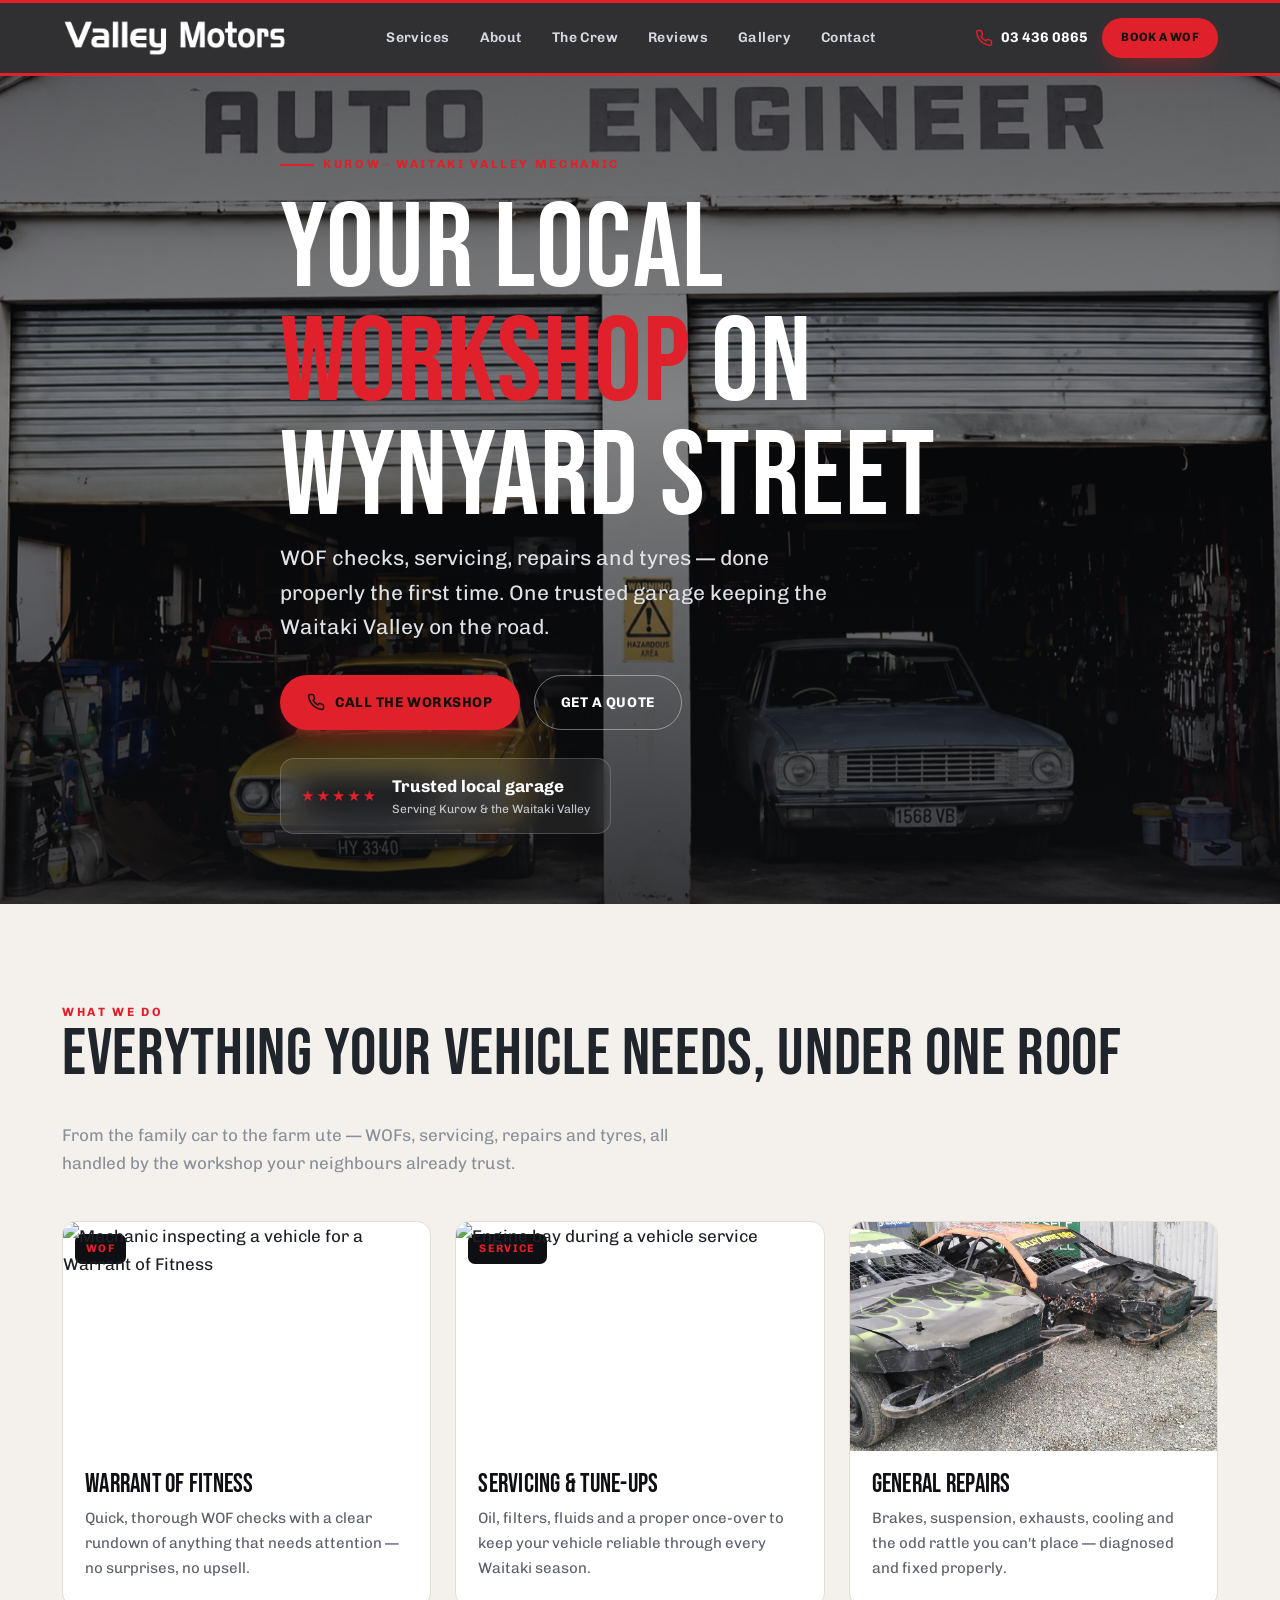
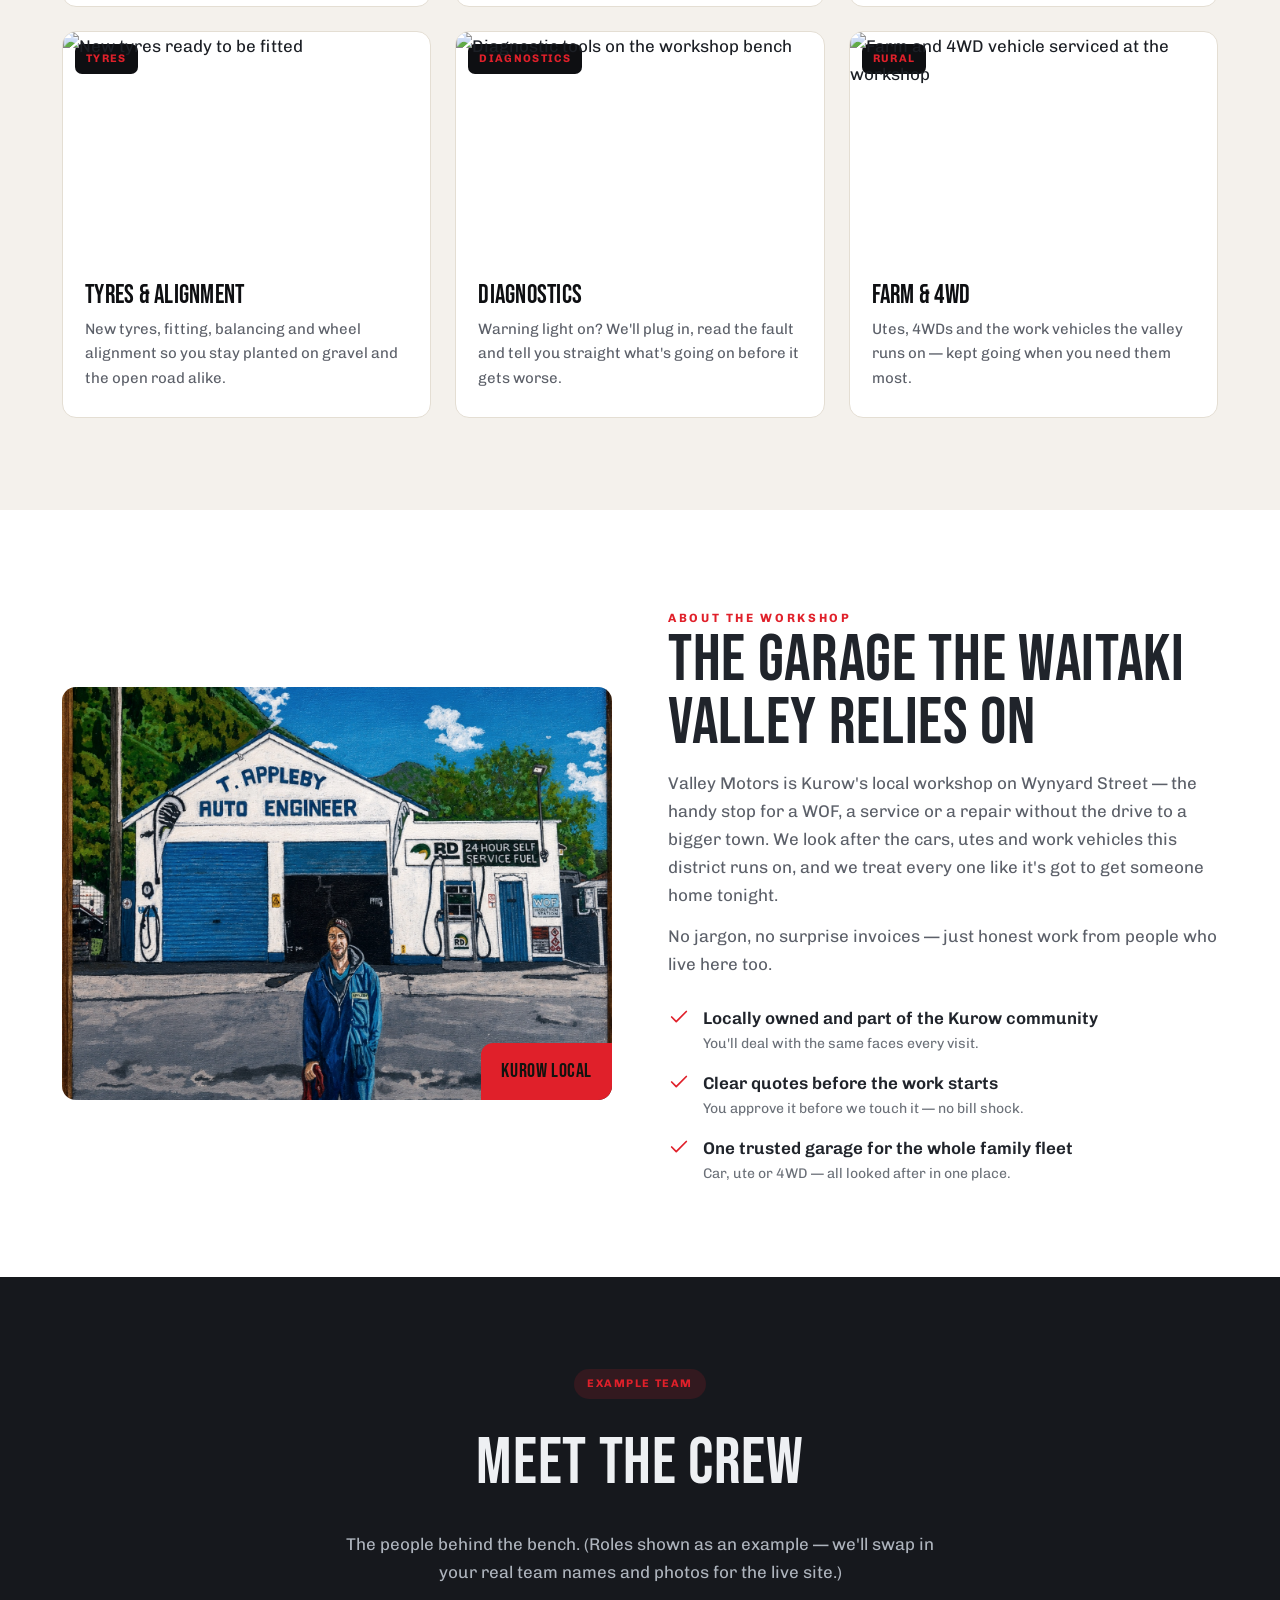
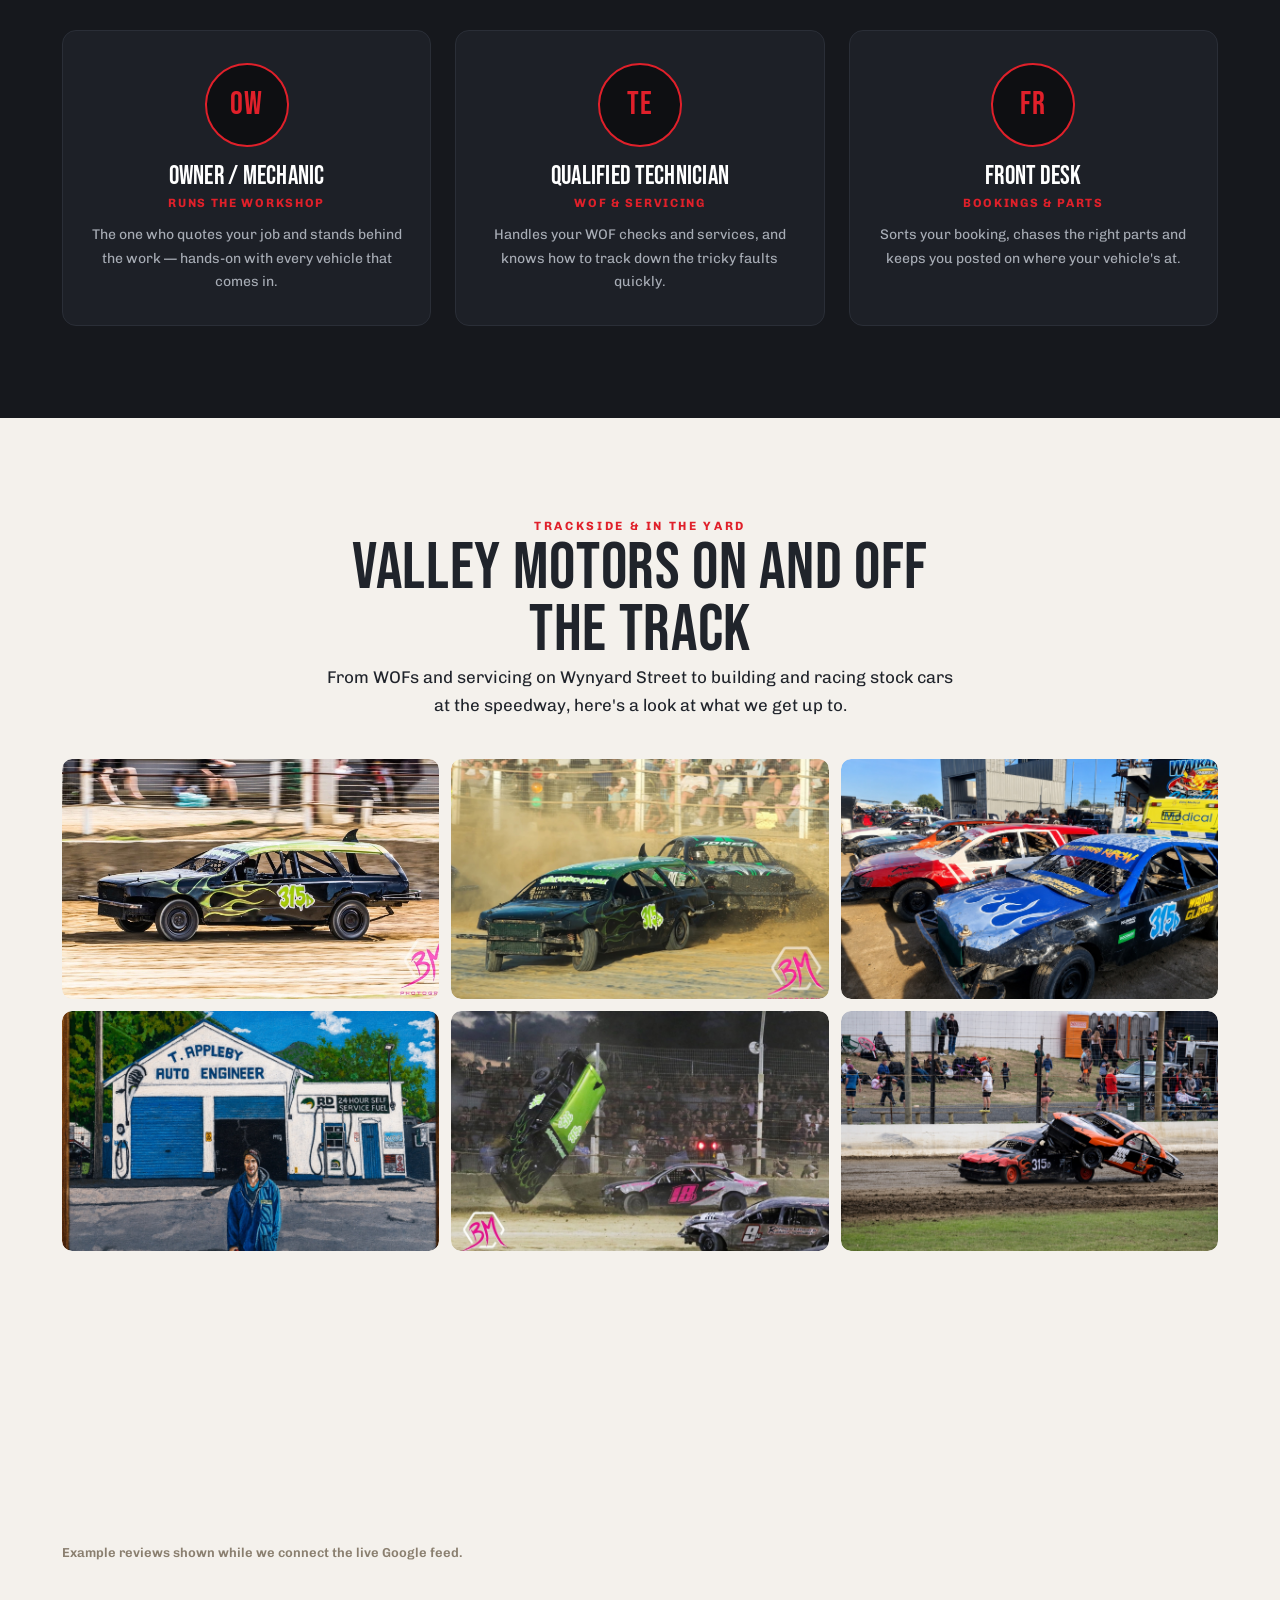
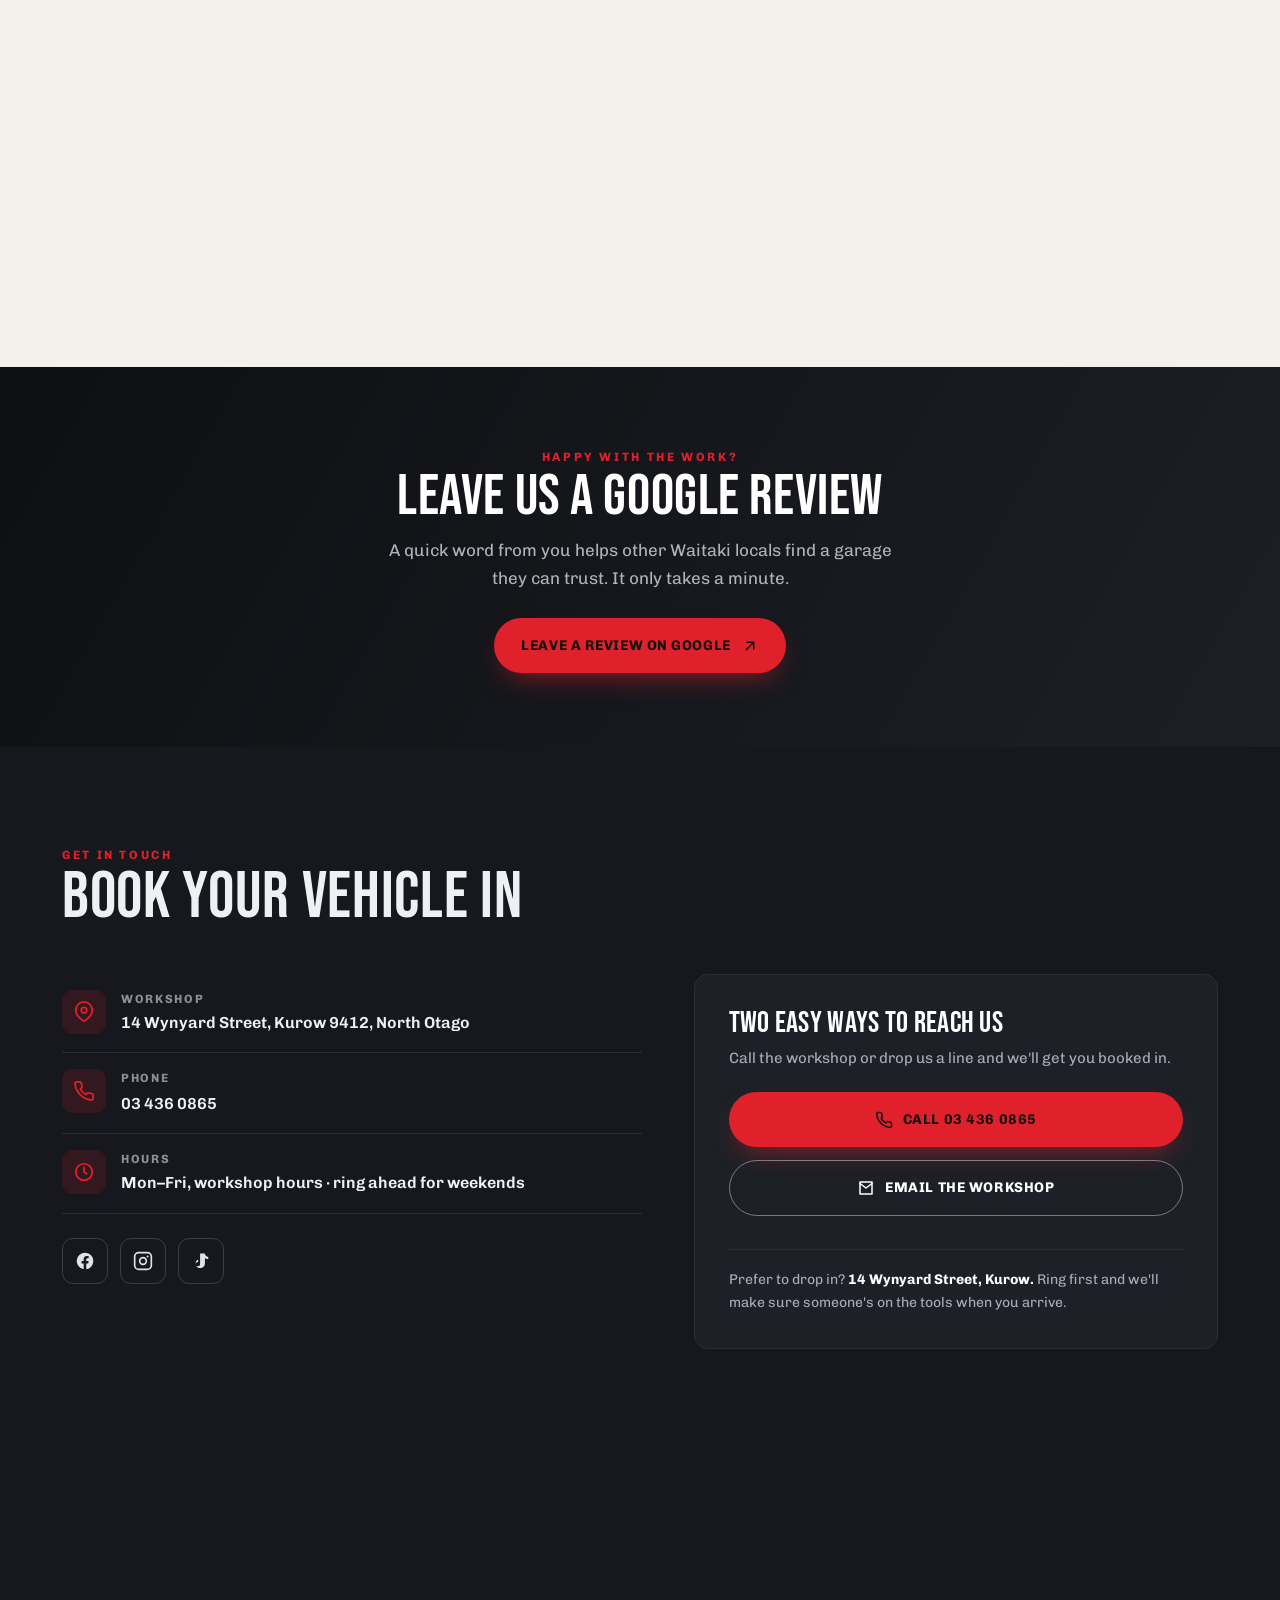
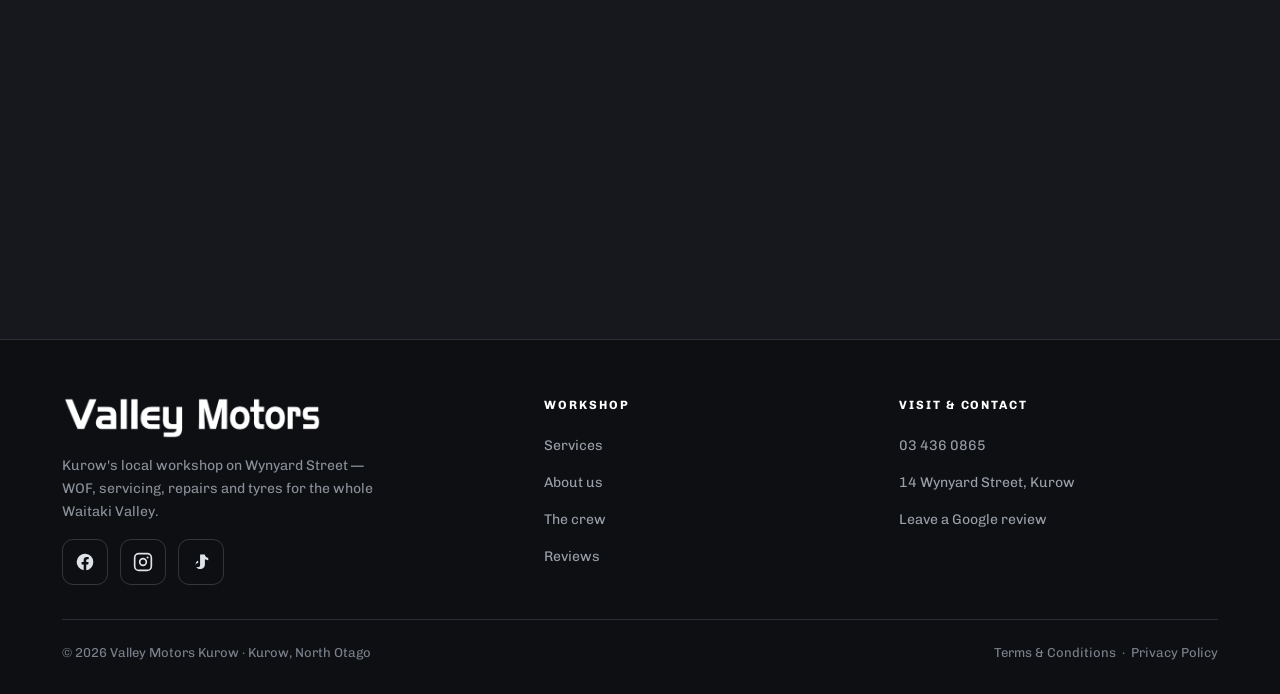
==== commit b1eea46b: "Backup sync: full site source and images Co-Authored-By: Claude Fable 5 <noreply@anthropic.com>" ====
--- a/index.html
+++ b/index.html
@@ -18,20 +18,20 @@
 <body>
 
 <!-- Opening animation -->
-<div id="intro"><div><div class="mark">VALLEY <span>MOTORS</span></div><div class="bar"></div></div></div>
+<div id="intro"><div><img class="intro-logo" src="img/logo.png" alt="Valley Motors Kurow"><div class="bar"></div></div></div>
 
 <!-- Nav -->
 <header class="nav">
   <div class="wrap nav-inner">
     <a class="brand" href="index.html">
-      <span class="logo">VM</span>
-      <span><b>Valley Motors</b><small>Kurow &middot; Waitaki</small></span>
+      <img class="brand-logo" src="img/logo.png" alt="Valley Motors Kurow">
     </a>
     <nav class="nav-links">
       <a href="#services">Services</a>
       <a href="#about">About</a>
       <a href="#crew">The Crew</a>
       <a href="#reviews">Reviews</a>
+      <a href="#gallery">Gallery</a>
       <a href="#contact">Contact</a>
     </nav>
     <div class="nav-cta">
@@ -45,6 +45,7 @@
     <a href="#about">About</a>
     <a href="#crew">The Crew</a>
     <a href="#reviews">Reviews</a>
+    <a href="#gallery">Gallery</a>
     <a href="#contact">Contact</a>
     <a class="call" href="tel:034360865">Call 03 436 0865</a>
   </div>
@@ -53,9 +54,9 @@
 <!-- Hero -->
 <section class="hero">
   <div class="hero-slides">
-    <div class="hero-slide active" style="background-image:url('https://images.unsplash.com/photo-1487754180451-c456f719a1fc?w=1900&q=70')"></div>
-    <div class="hero-slide" style="background-image:url('https://images.unsplash.com/photo-1616432043562-3671ea2e5242?w=1900&q=70')"></div>
-    <div class="hero-slide" style="background-image:url('https://images.unsplash.com/photo-1486262715619-67b85e0b08d3?w=1900&q=70')"></div>
+    <div class="hero-slide active" style="background-image:url('img/hero1.jpg')"></div>
+    <div class="hero-slide" style="background-image:url('img/hero2.jpg')"></div>
+    <div class="hero-slide" style="background-image:url('img/hero3.jpg')"></div>
   </div>
   <div class="wrap">
     <span class="hero-eyebrow eyebrow">Kurow &middot; Waitaki Valley Mechanic</span>
@@ -72,23 +73,6 @@
   </div>
 </section>
 
-<!-- Trust strip -->
-<section class="trust">
-  <div class="wrap trust-grid">
-    <div class="trust-item">
-      <span class="ic"><svg class="svg" viewBox="0 0 24 24"><path d="M21 10c0 7-9 12-9 12s-9-5-9-12a9 9 0 0 1 18 0z"/><circle cx="12" cy="10" r="3"/></svg></span>
-      <div><h4>Right here in Kurow</h4><p>On Wynyard Street — no long trips to Oamaru or Timaru for a WOF or a service.</p></div>
-    </div>
-    <div class="trust-item">
-      <span class="ic"><svg class="svg" viewBox="0 0 24 24"><circle cx="12" cy="12" r="9"/><path d="M12 7v5l3 2"/></svg></span>
-      <div><h4>Booked in fast</h4><p>We know farmers and locals can't be off the road long. Ring us and we'll sort a time that works.</p></div>
-    </div>
-    <div class="trust-item">
-      <span class="ic"><svg class="svg" viewBox="0 0 24 24"><path d="M14.7 6.3a5 5 0 0 0-7 7l-6 6 1 1 6-6a5 5 0 0 0 7-7l-2.5 2.5-2-2 2.5-2.5z"/></svg></span>
-      <div><h4>Honest, straight talk</h4><p>You'll know what needs doing and what it'll cost before we pick up a spanner.</p></div>
-    </div>
-  </div>
-</section>
 
 <!-- Services -->
 <section class="section section-bone" id="services">
@@ -110,7 +94,7 @@
         <div class="card-body"><h3>Servicing &amp; Tune-ups</h3><p>Oil, filters, fluids and a proper once-over to keep your vehicle reliable through every Waitaki season.</p></div>
       </article>
       <article class="card reveal">
-        <div class="card-img"><span class="tag">Repairs</span><img src="https://images.unsplash.com/photo-1487754180451-c456f719a1fc?w=800&q=70" alt="Mechanic carrying out repairs underneath a car" loading="lazy" width="800" height="500"></div>
+        <div class="card-img"><span class="tag">Repairs</span><img src="img/repairs.jpg" alt="Mechanic carrying out repairs underneath a car" loading="lazy" width="800" height="500"></div>
         <div class="card-body"><h3>General Repairs</h3><p>Brakes, suspension, exhausts, cooling and the odd rattle you can't place — diagnosed and fixed properly.</p></div>
       </article>
       <article class="card reveal">
@@ -133,7 +117,7 @@
 <section class="section" id="about">
   <div class="wrap split">
     <div class="about-img reveal">
-      <img src="https://images.unsplash.com/photo-1616432043562-3671ea2e5242?w=1000&q=70" alt="Inside the Valley Motors Kurow workshop" loading="lazy" width="1000" height="750">
+      <img src="img/about.jpg" alt="Inside the Valley Motors Kurow workshop" loading="lazy" width="1000" height="750">
       <span class="corner">Kurow local</span>
     </div>
     <div class="reveal">
@@ -181,6 +165,25 @@
   </div>
 </section>
 
+<!-- Gallery -->
+<section class="section section-bone" id="gallery">
+  <div class="wrap">
+    <div class="section-head reveal" style="text-align:center;max-width:640px;margin:0 auto 40px">
+      <span class="eyebrow">Trackside &amp; in the yard</span>
+      <h2>Valley Motors on and off the track</h2>
+      <p>From WOFs and servicing on Wynyard Street to building and racing stock cars at the speedway, here's a look at what we get up to.</p>
+    </div>
+    <div class="vm-gallery reveal">
+      <a href="img/g1.jpg" target="_blank" rel="noopener"><img src="img/g1.jpg" alt="Valley Motors stock car" loading="lazy"></a>
+      <a href="img/g2.jpg" target="_blank" rel="noopener"><img src="img/g2.jpg" alt="Stock car racing action" loading="lazy"></a>
+      <a href="img/g3.jpg" target="_blank" rel="noopener"><img src="img/g3.jpg" alt="In the speedway pits" loading="lazy"></a>
+      <a href="img/g4.jpg" target="_blank" rel="noopener"><img src="img/g4.jpg" alt="The Kurow workshop" loading="lazy"></a>
+      <a href="img/g5.jpg" target="_blank" rel="noopener"><img src="img/g5.jpg" alt="Stock car airborne at the speedway" loading="lazy"></a>
+      <a href="img/g6.jpg" target="_blank" rel="noopener"><img src="img/g6.jpg" alt="Race day action" loading="lazy"></a>
+    </div>
+  </div>
+</section>
+
 <!-- Reviews -->
 <section class="section section-bone" id="reviews">
   <div class="wrap">
@@ -270,7 +273,7 @@
   <div class="wrap">
     <div class="foot-top">
       <div>
-        <a class="brand" href="index.html"><span class="logo">VM</span><span><b>Valley Motors</b><small>Kurow &middot; Waitaki</small></span></a>
+        <a class="brand" href="index.html"><img class="brand-logo" src="img/logo.png" alt="Valley Motors Kurow" style="height:44px"></a>
         <p class="blurb">Kurow's local workshop on Wynyard Street — WOF, servicing, repairs and tyres for the whole Waitaki Valley.</p>
         <div class="socials">
           <a href="https://www.facebook.com/p/Valley-Motors-Kurow-100063789033174/" target="_blank" rel="noopener" aria-label="Facebook"><svg viewBox="0 0 24 24" fill="currentColor"><path d="M22 12a10 10 0 1 0-11.6 9.9v-7H7.9V12h2.5V9.8c0-2.5 1.5-3.9 3.8-3.9 1.1 0 2.2.2 2.2.2v2.5h-1.3c-1.2 0-1.6.8-1.6 1.6V12h2.8l-.4 2.9h-2.4v7A10 10 0 0 0 22 12z"/></svg></a>
--- a/css/style.css
+++ b/css/style.css
@@ -8,8 +8,8 @@
   --line:#2a2e37;
   --muted:#8a9099;
   --text:#20242b;
-  --accent:#ff6a1a;
-  --accent-deep:#e2500f;
+  --accent:#e0202a;
+  --accent-deep:#b3141b;
   --radius:14px;
   --radius-sm:10px;
   --maxw:1200px;
@@ -41,7 +41,7 @@
   letter-spacing:.04em;text-transform:uppercase;font-size:14px;padding:15px 26px;border-radius:999px;
   border:1.5px solid transparent;cursor:pointer;transition:transform .18s ease,background .2s,box-shadow .2s;min-height:48px}
 .btn:hover{transform:translateY(-2px)}
-.btn-primary{background:var(--accent);color:#12130f;box-shadow:0 12px 28px -12px rgba(255,106,26,.7)}
+.btn-primary{background:var(--accent);color:#12130f;box-shadow:0 12px 28px -12px rgba(224,32,42,.7)}
 .btn-primary:hover{background:var(--accent-deep);color:#fff}
 .btn-ghost{background:transparent;color:#fff;border-color:rgba(255,255,255,.4)}
 .btn-ghost:hover{border-color:#fff;background:rgba(255,255,255,.08)}
@@ -72,6 +72,7 @@
 .nav-links a{color:#d6dae0;font-size:14px;font-weight:600;letter-spacing:.03em;transition:color .2s}
 .nav-links a:hover{color:var(--accent)}
 .nav-cta{display:flex;align-items:center;gap:14px}
+.nav-cta .btn{font-size:12px;padding:9px 18px;min-height:38px;letter-spacing:.03em}
 .nav-phone{display:inline-flex;align-items:center;gap:8px;color:#fff;font-weight:700;font-size:14px}
 .nav-phone .svg{color:var(--accent);width:18px;height:18px}
 .burger{display:none;background:none;border:1px solid rgba(255,255,255,.25);border-radius:9px;width:46px;height:44px;color:#fff;cursor:pointer}
@@ -107,7 +108,7 @@
 .trust-grid{display:grid;grid-template-columns:repeat(3,1fr);gap:0}
 .trust-item{display:flex;gap:16px;align-items:flex-start;padding:34px 30px;border-right:1px solid rgba(255,255,255,.08)}
 .trust-item:last-child{border-right:none}
-.trust-item .ic{width:46px;height:46px;border-radius:11px;background:rgba(255,106,26,.14);color:var(--accent);display:grid;place-items:center;flex:none}
+.trust-item .ic{width:46px;height:46px;border-radius:11px;background:rgba(224,32,42,.14);color:var(--accent);display:grid;place-items:center;flex:none}
 .trust-item .ic .svg{width:22px;height:22px}
 .trust-item h4{font-family:"Chivo";font-size:16px;font-weight:700;margin-bottom:3px;letter-spacing:.02em}
 .trust-item p{color:var(--muted);font-size:14px;line-height:1.5}
@@ -147,7 +148,7 @@
 .crew-card h3{font-size:26px;text-transform:uppercase;color:#fff}
 .crew-card .role-sub{color:var(--accent);font-weight:700;font-size:12px;letter-spacing:.14em;text-transform:uppercase;margin:4px 0 10px}
 .crew-card p{color:#a8adb6;font-size:14px}
-.badge-pill{display:inline-block;background:rgba(255,106,26,.14);color:var(--accent);font-weight:700;font-size:11px;
+.badge-pill{display:inline-block;background:rgba(224,32,42,.14);color:var(--accent);font-weight:700;font-size:11px;
   letter-spacing:.14em;text-transform:uppercase;padding:6px 13px;border-radius:999px;margin-bottom:14px}
 
 /* Reviews */
@@ -169,7 +170,7 @@
 /* Contact */
 .contact-grid{display:grid;grid-template-columns:1.05fr .95fr;gap:52px}
 .info-row{display:flex;gap:15px;align-items:flex-start;padding:16px 0;border-bottom:1px solid rgba(255,255,255,.09)}
-.info-row .ic{width:44px;height:44px;border-radius:11px;background:rgba(255,106,26,.14);color:var(--accent);display:grid;place-items:center;flex:none}
+.info-row .ic{width:44px;height:44px;border-radius:11px;background:rgba(224,32,42,.14);color:var(--accent);display:grid;place-items:center;flex:none}
 .info-row h4{font-family:"Chivo";font-size:12px;letter-spacing:.14em;text-transform:uppercase;color:var(--muted);font-weight:700}
 .info-row a,.info-row p{color:#eef0f3;font-size:16px;font-weight:600}
 .socials{display:flex;gap:12px;margin-top:24px}
@@ -240,3 +241,14 @@
   .reveal{opacity:1;transform:none;transition:none}
   #intro .mark,#intro .bar{animation:none;opacity:1}
 }
+
+/* --- Valley Motors: logo, nav red lines, gallery (added) --- */
+header.nav{border-top:3px solid var(--accent);border-bottom:3px solid var(--accent)}
+.brand-logo{height:38px;width:auto;display:block}
+#intro .intro-logo{width:min(360px,72vw);height:auto;display:block;margin:0 auto}
+.vm-gallery{display:grid;grid-template-columns:repeat(3,1fr);gap:12px}
+.vm-gallery img{width:100%;height:240px;object-fit:cover;border-radius:10px;display:block;transition:transform .4s ease}
+.vm-gallery a{overflow:hidden;border-radius:10px;display:block}
+.vm-gallery a:hover img{transform:scale(1.06)}
+@media(max-width:760px){.vm-gallery{grid-template-columns:1fr 1fr}.vm-gallery img{height:200px}}
+@media(max-width:480px){.vm-gallery{grid-template-columns:1fr}}
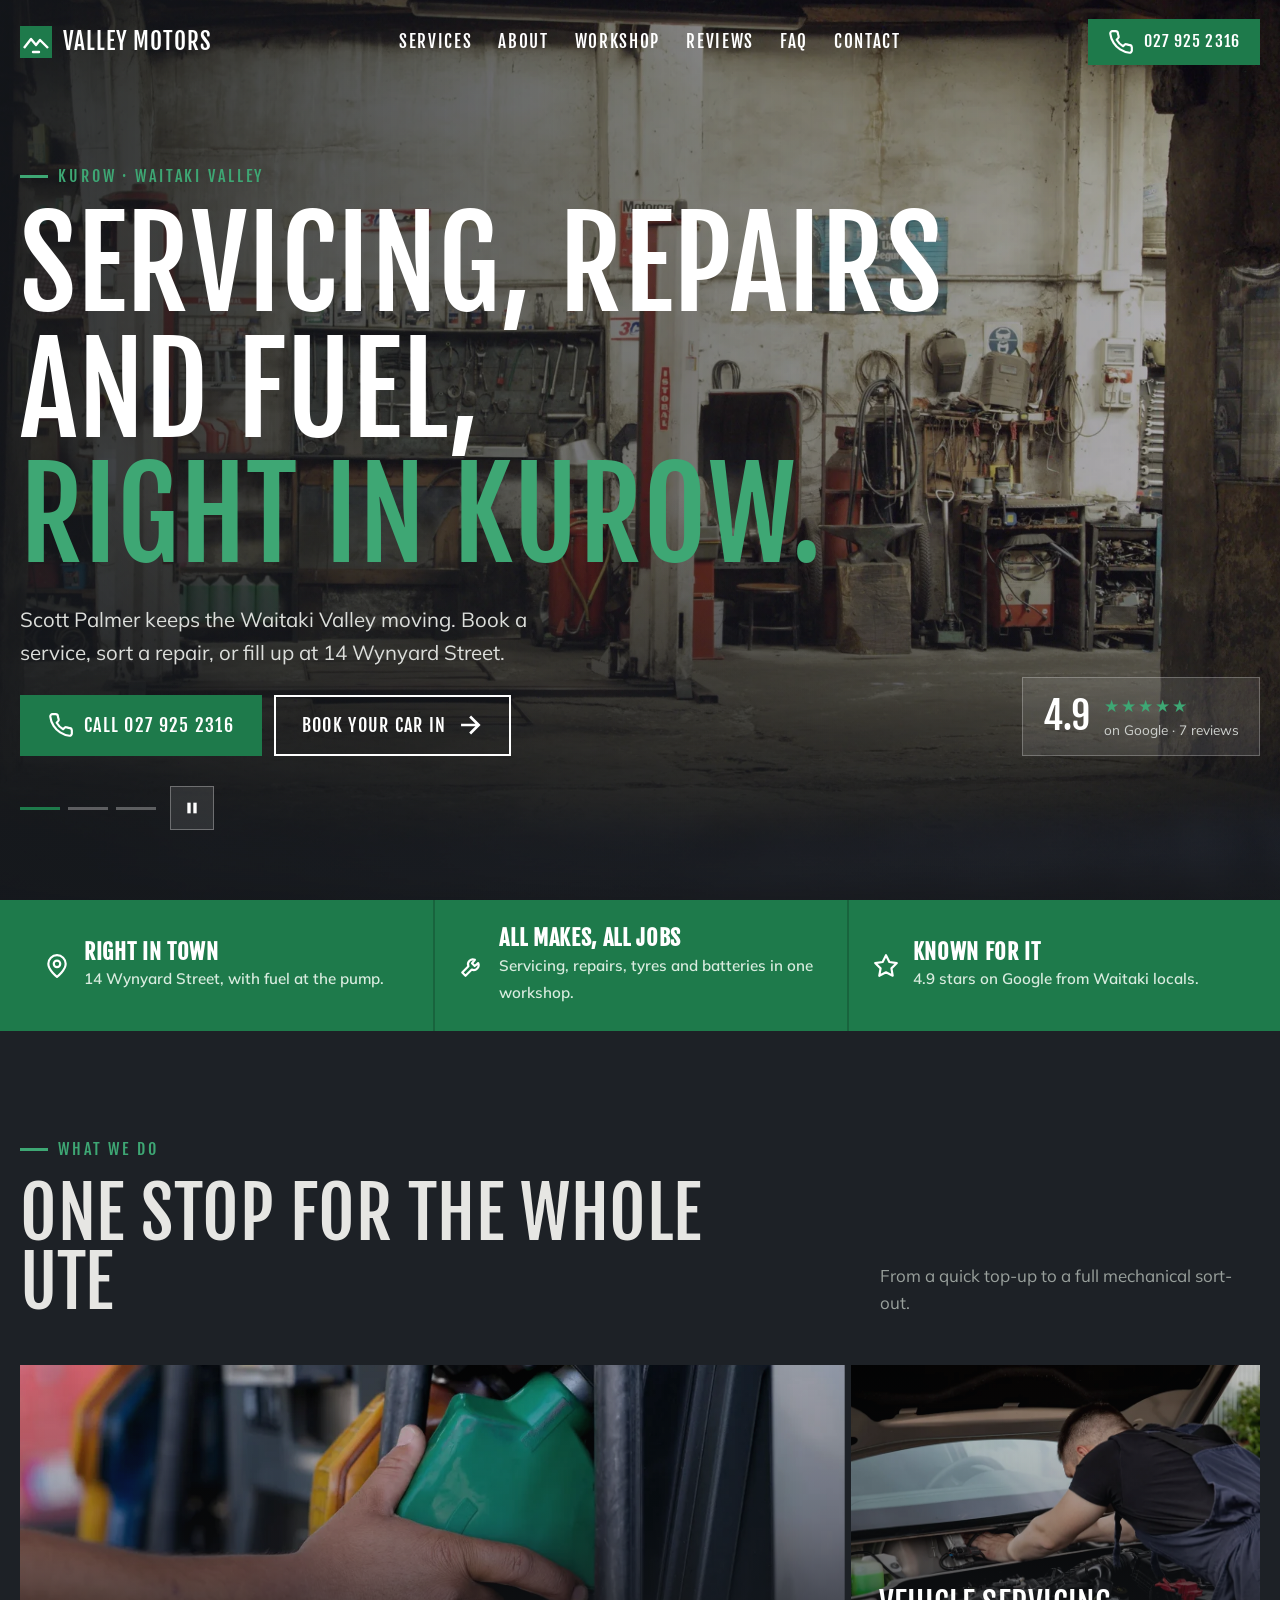
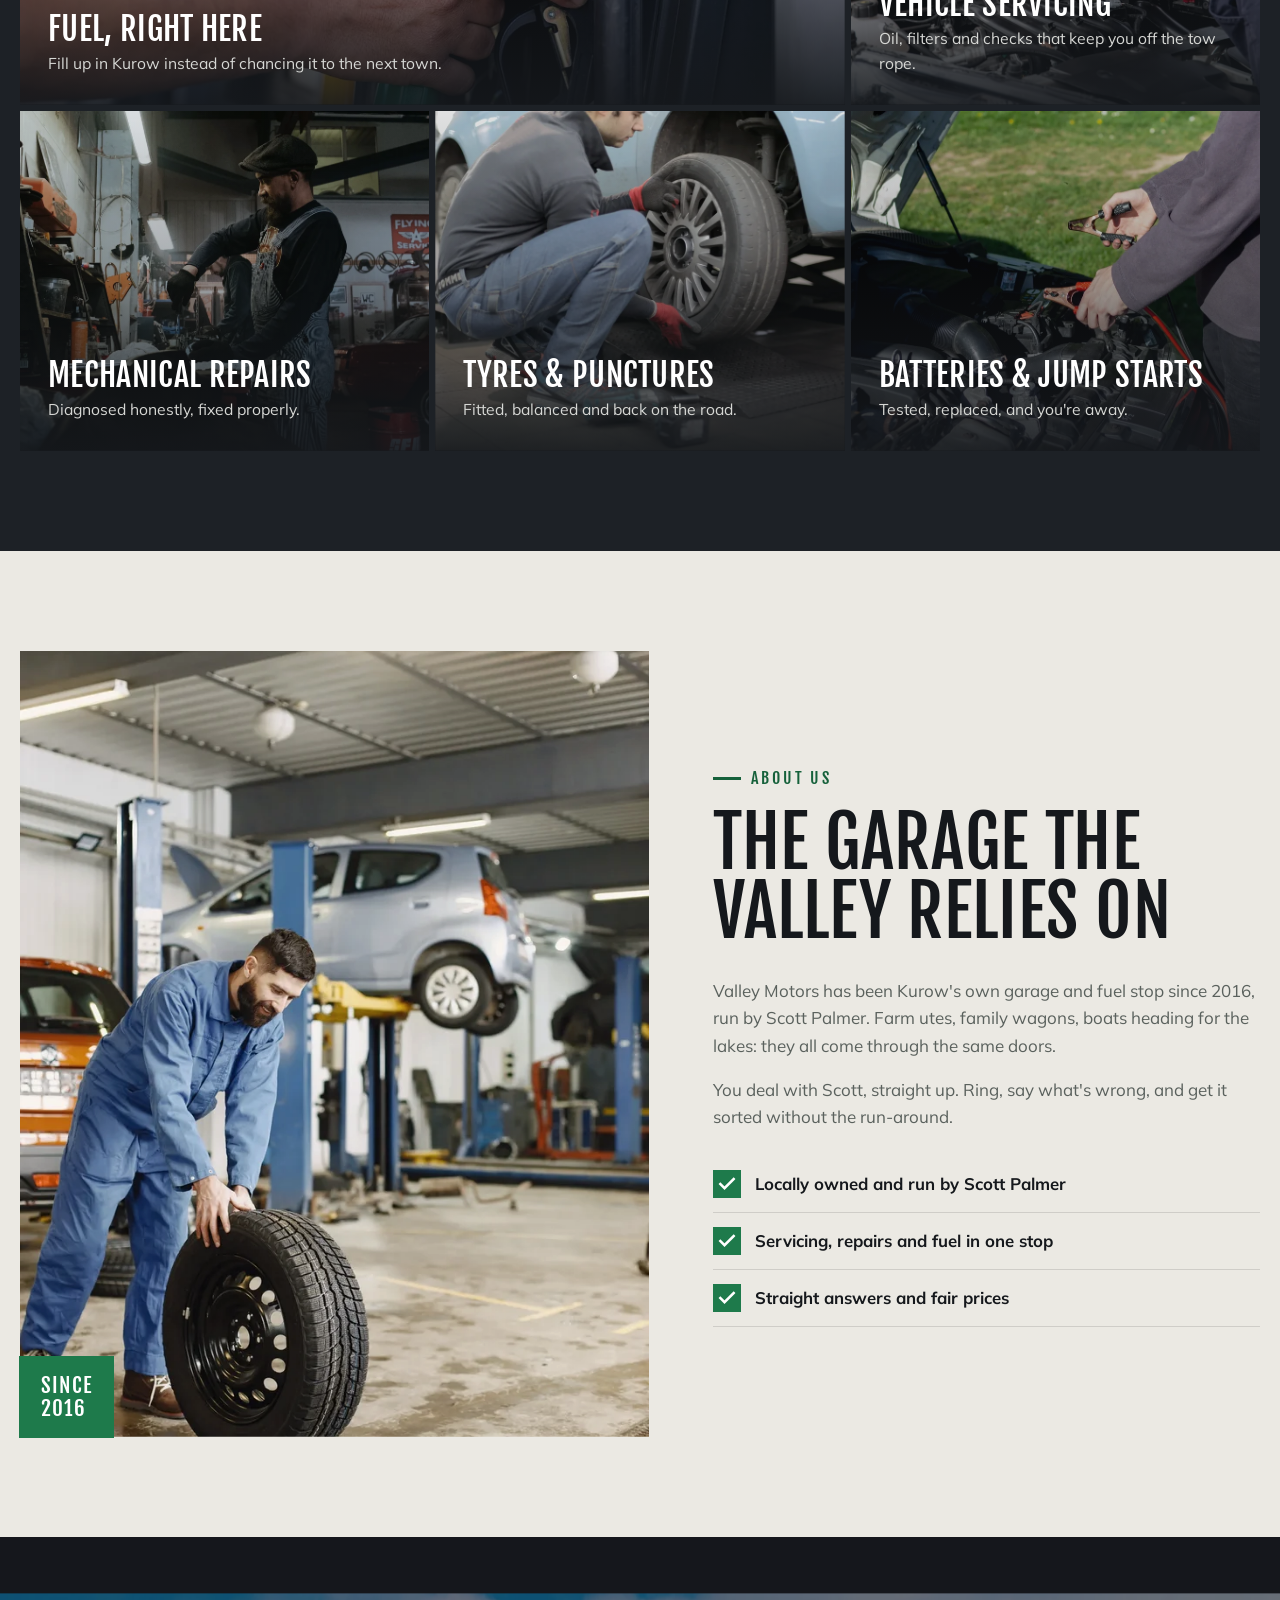
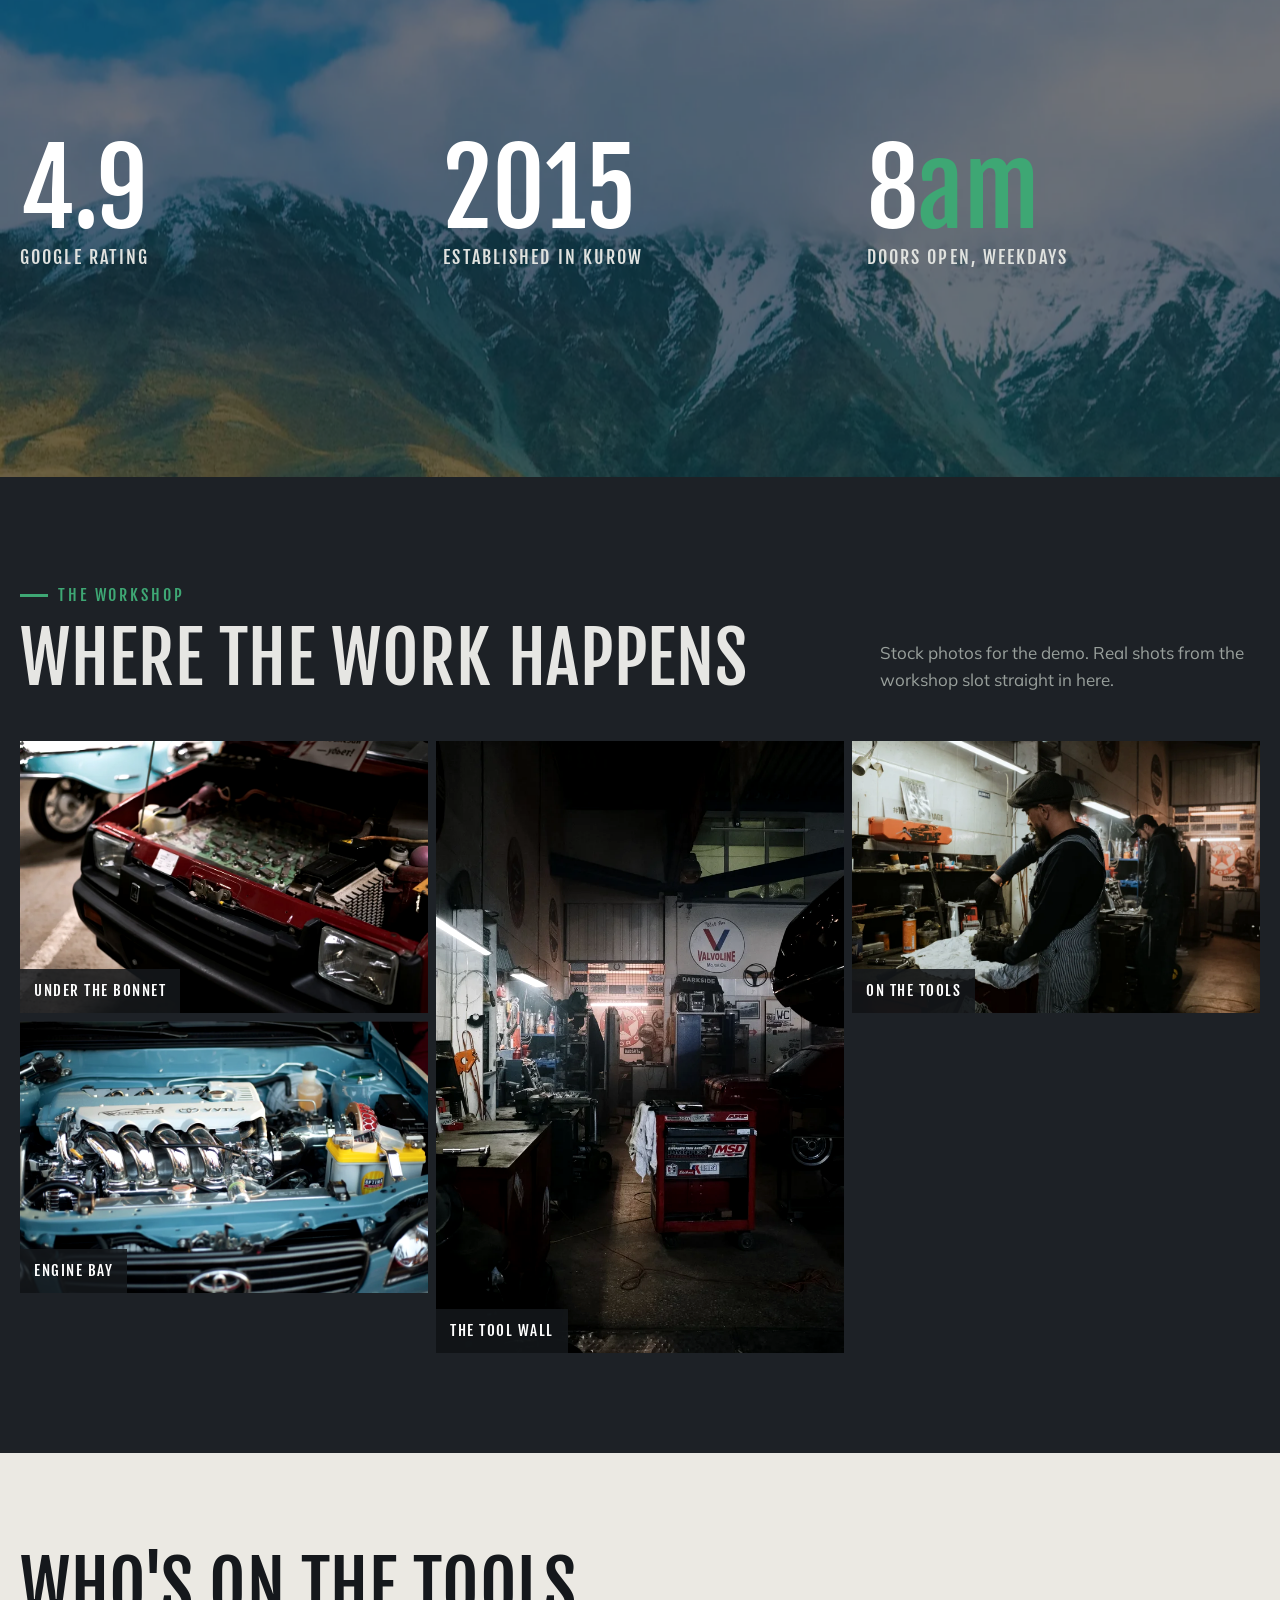
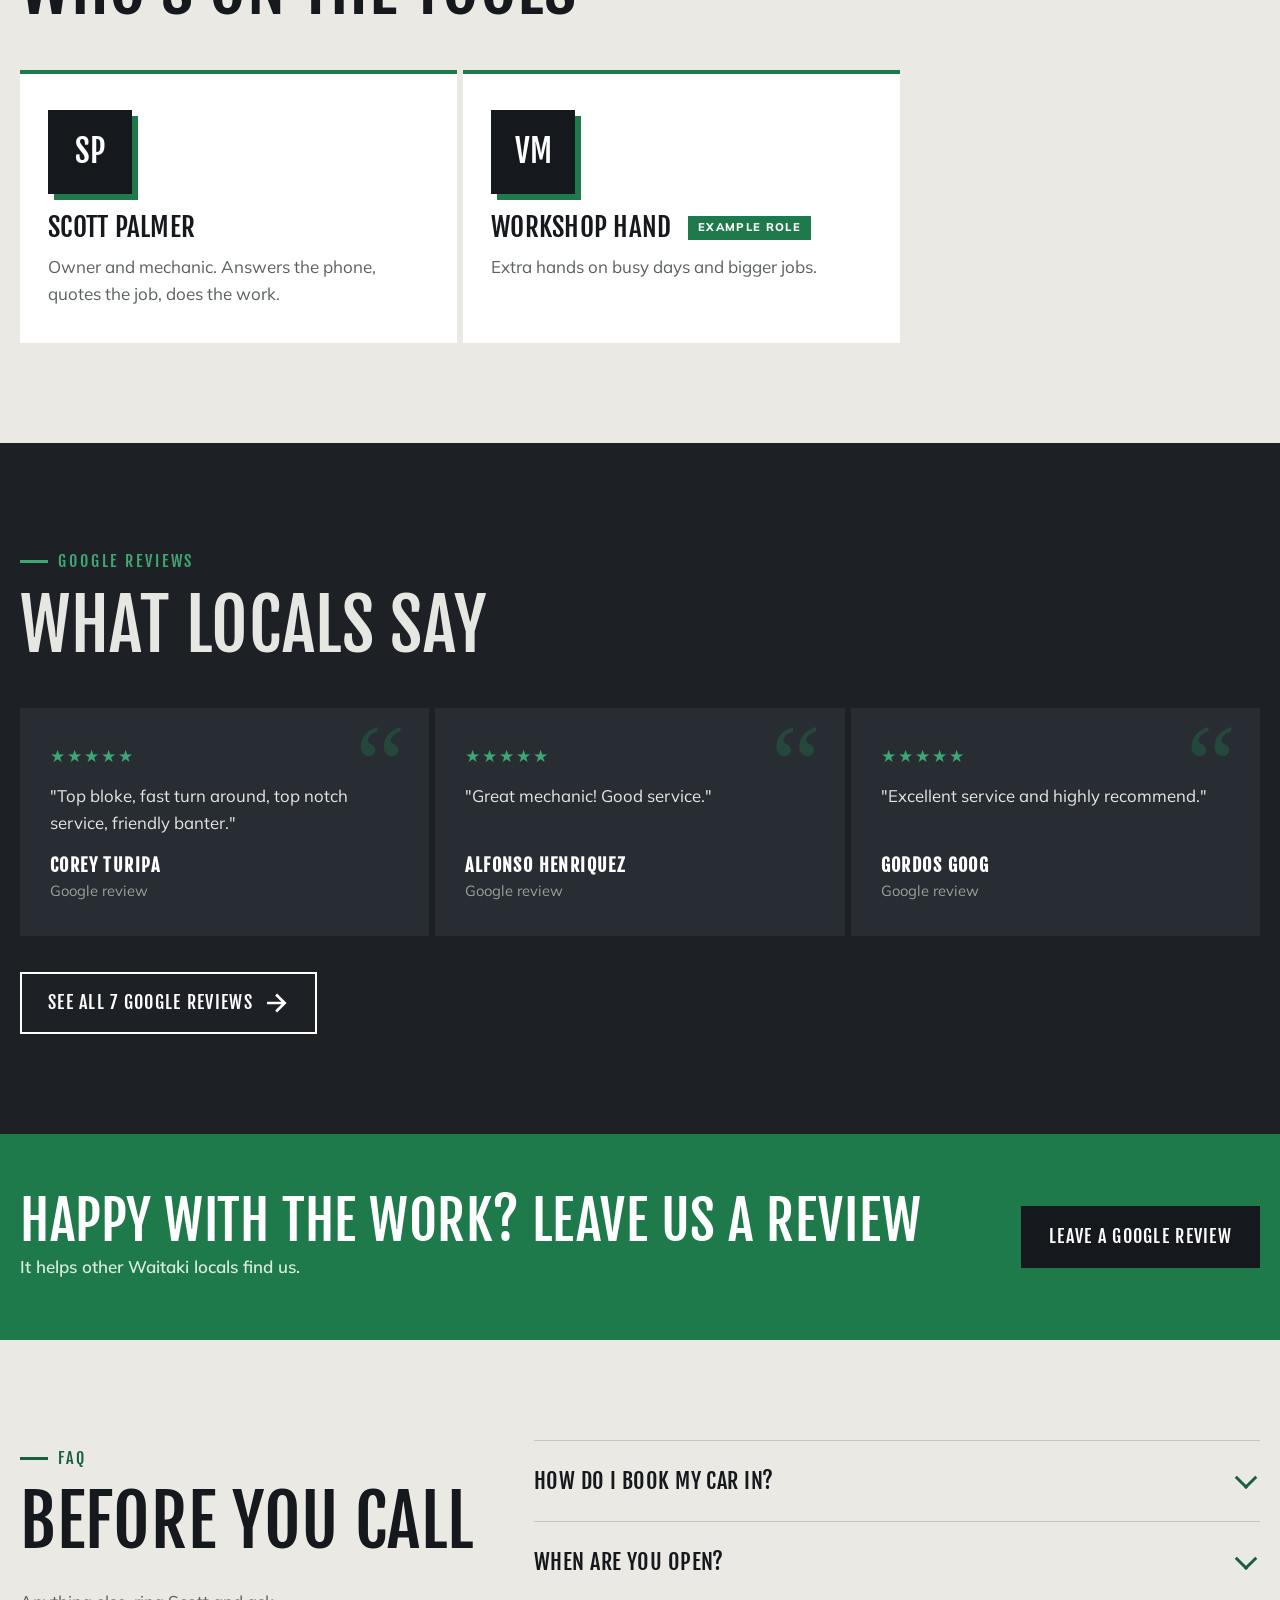
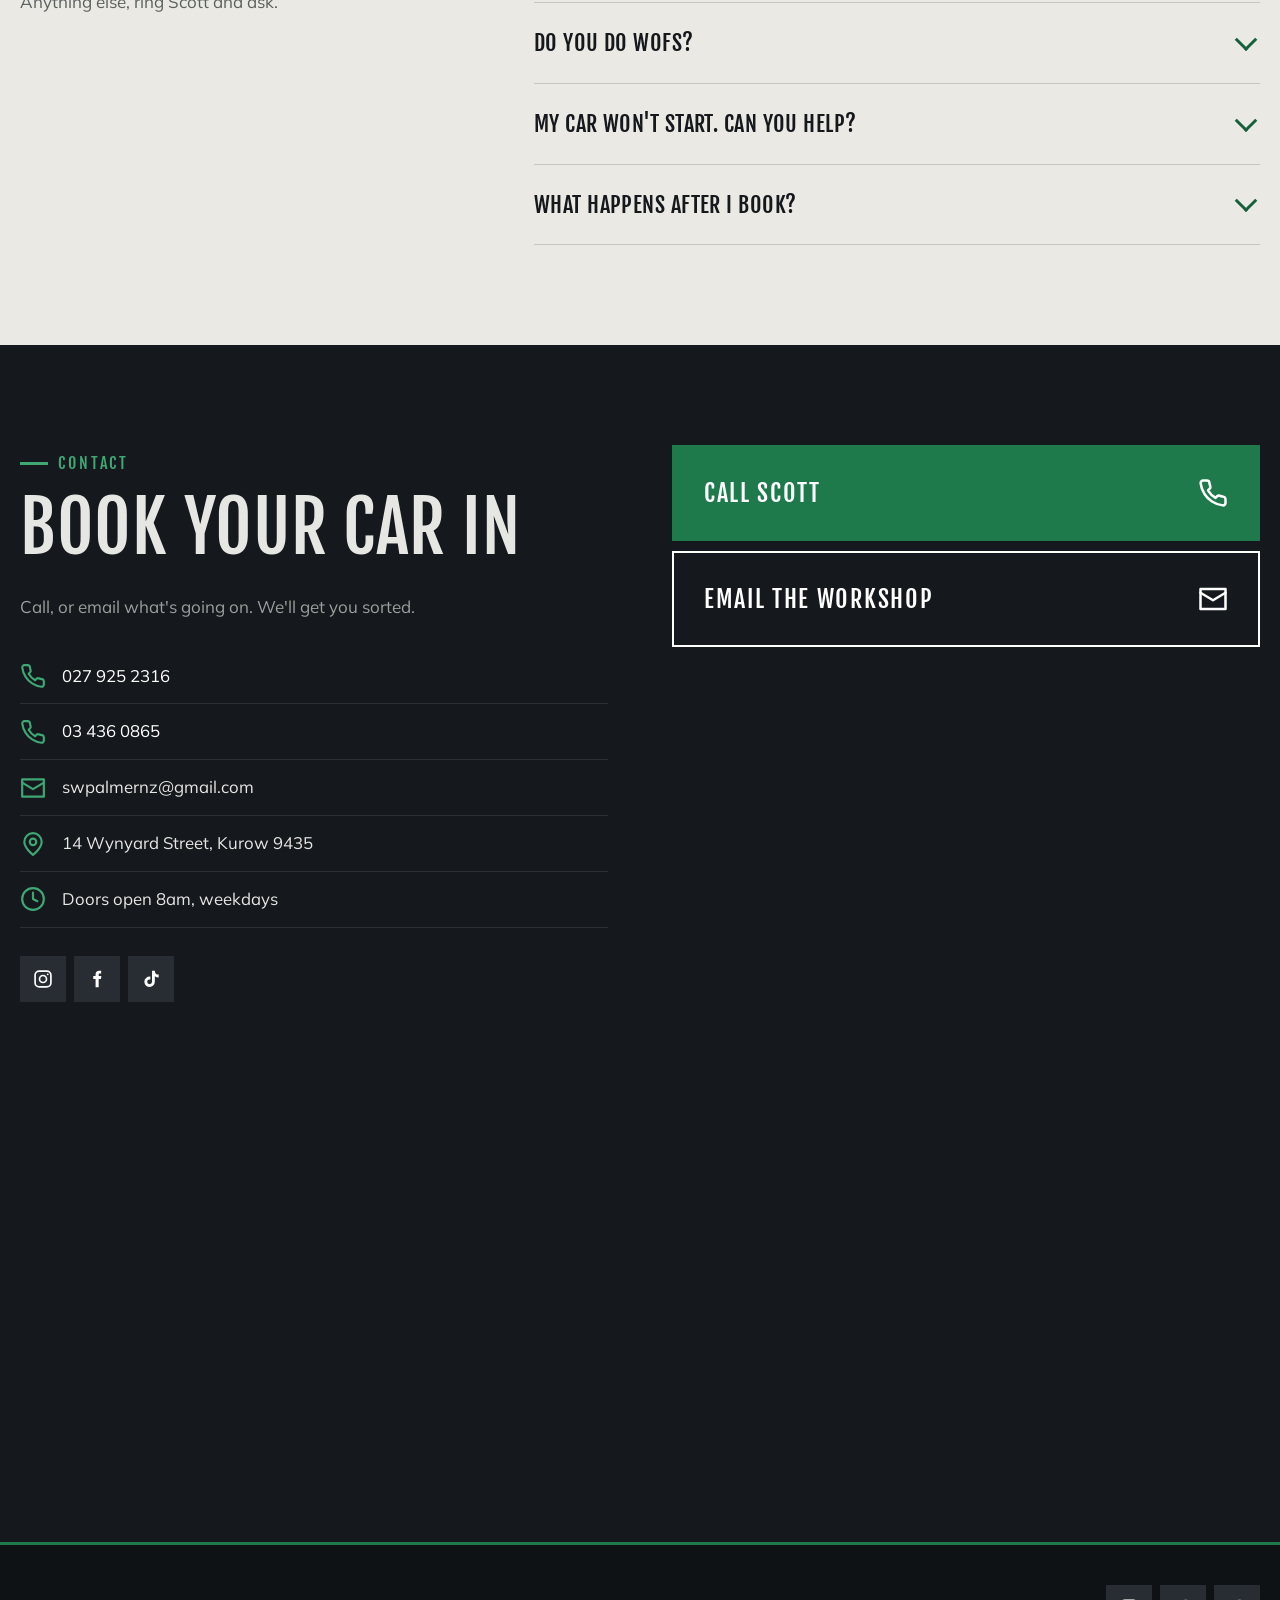
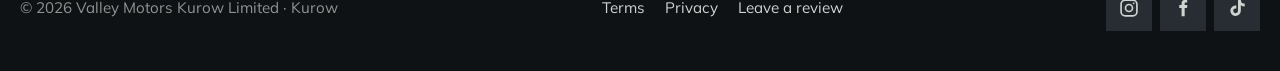
==== commit dffe3897: "Valley Motors Kurow demo site (Kurow, Waitaki Valley) Co-Authored-By: Claude Fable 5 <noreply@anthro" ====
--- a/index.html
+++ b/index.html
@@ -1,312 +1,588 @@
 <!DOCTYPE html>
 <html lang="en-NZ">
 <head>
-<meta charset="UTF-8">
+<meta charset="utf-8">
 <meta name="viewport" content="width=device-width, initial-scale=1">
-<title>Valley Motors Kurow | Mechanic &amp; WOF, Kurow</title>
-<meta name="description" content="Valley Motors Kurow — your local workshop on Wynyard Street for WOF checks, servicing, repairs and tyres. Straight talk, honest quotes and one trusted garage for the whole Waitaki Valley. Call 03 436 0865.">
-<meta property="og:title" content="Valley Motors Kurow | Mechanic & WOF, Kurow">
-<meta property="og:description" content="Your local Kurow workshop for WOF, servicing, repairs and tyres across the Waitaki Valley.">
-<meta property="og:type" content="website">
-<meta property="og:image" content="https://images.unsplash.com/photo-1487754180451-c456f719a1fc?w=1200&q=70">
+<meta name="robots" content="noindex">
+<title>Valley Motors Kurow | Mechanic &amp; Fuel, Kurow</title>
+<meta name="description" content="Vehicle servicing, mechanical repairs, tyres and fuel in Kurow, Waitaki Valley. Rated 4.9 on Google.">
+<meta property="og:title" content="Valley Motors Kurow | Mechanic &amp; Fuel, Kurow">
+<meta property="og:description" content="Vehicle servicing, mechanical repairs, tyres and fuel in Kurow, Waitaki Valley.">
+<meta property="og:image" content="https://valley-motors-kurow-demo.vercel.app/img/hero-1-1920.webp">
 <link rel="icon" href="favicon.svg" type="image/svg+xml">
 <link rel="preconnect" href="https://fonts.googleapis.com">
 <link rel="preconnect" href="https://fonts.gstatic.com" crossorigin>
-<link href="https://fonts.googleapis.com/css2?family=Bebas+Neue&family=Chivo:ital,wght@0,300;0,400;0,600;0,700;0,900;1,400&display=swap" rel="stylesheet">
-<link rel="stylesheet" href="css/style.css">
+<link href="https://fonts.googleapis.com/css2?family=Fjalla+One&family=Mulish:wght@400;600;700;800&display=swap" rel="stylesheet">
+<script>document.documentElement.classList.add('js')</script>
+<style>
+/* ========== THEME: valley green + charcoal + bone ========== */
+:root{
+  --accent:#1e7a4b;        /* deep valley green, the one accent */
+  --accent-dark:#16613b;
+  --char:#15181c;
+  --char-2:#1d2126;
+  --char-3:#282d33;
+  --bone:#ebe9e3;
+  --ink:#15181c;
+  --muted:#99a09c;
+  --muted-dark:#5a615d;
+  --line:rgba(255,255,255,.1);
+  --display:'Fjalla One', 'Arial Narrow', sans-serif;
+  --body:'Mulish', Arial, sans-serif;
+}
+*,*::before,*::after{box-sizing:border-box}
+html{scroll-behavior:smooth}
+body{margin:0;font-family:var(--body);font-size:17px;line-height:1.6;color:#e6e6e3;background:var(--char);overflow-x:hidden}
+img{max-width:100%;height:auto;display:block;image-orientation:from-image}
+a{color:var(--accent)}
+h1,h2,h3{font-family:var(--display);text-transform:uppercase;line-height:.98;margin:0 0 .45em;font-weight:400;letter-spacing:.01em}
+h2{font-size:clamp(2.4rem,5.8vw,4.4rem)}
+h3{font-size:1.7rem}
+p{margin:0 0 1em}
+.wrap{max-width:1280px;margin:0 auto;padding:0 20px}
+section{padding:100px 0;position:relative}
+.band-dark{background:var(--char-2)}
+.band-light{background:var(--bone);color:var(--ink)}
+.band-light .muted{color:var(--muted-dark)}
+.muted{color:var(--muted)}
+.eyebrow{display:inline-flex;align-items:center;gap:10px;font-family:var(--display);font-size:1rem;letter-spacing:.18em;text-transform:uppercase;color:#3ea774;margin-bottom:16px}
+.eyebrow::before{content:"";width:28px;height:3px;background:#3ea774}
+.band-light .eyebrow{color:var(--accent-dark)}
+.band-light .eyebrow::before{background:var(--accent-dark)}
+.section-head{display:flex;justify-content:space-between;align-items:flex-end;gap:30px;flex-wrap:wrap;margin-bottom:48px}
+.section-head h2{margin:0;max-width:760px}
+.section-head p{max-width:380px;margin:0}
+.badge{display:inline-block;font-family:var(--body);font-size:.7rem;font-weight:800;letter-spacing:.12em;text-transform:uppercase;padding:5px 10px;background:var(--accent);color:#fff;vertical-align:middle;margin-left:10px;line-height:1.2}
+.btn{display:inline-flex;align-items:center;justify-content:center;gap:10px;min-height:52px;padding:14px 26px;font-family:var(--display);font-size:1.15rem;letter-spacing:.07em;text-transform:uppercase;text-decoration:none;border:2px solid transparent;transition:background .2s,color .2s,border-color .2s,transform .2s;cursor:pointer}
+.btn-primary{background:var(--accent);color:#fff}
+.btn-primary:hover{background:#fff;color:#15181c;transform:translateY(-2px)}
+.btn-ghost{border-color:#fff;color:#fff}
+.btn-ghost:hover{background:#fff;color:#15181c}
+:focus-visible{outline:3px solid var(--accent);outline-offset:3px}
+.icon{width:26px;height:26px;flex:none}
+
+/* ---------- NAV ---------- */
+.nav{position:fixed;top:0;left:0;right:0;z-index:50;color:#fff;transition:background .3s,box-shadow .3s}
+.nav .wrap{display:flex;align-items:center;justify-content:space-between;gap:16px;height:84px;transition:height .3s}
+.nav.scrolled{background:rgba(21,24,28,.96);box-shadow:0 1px 0 var(--line)}
+.nav.scrolled .wrap{height:64px}
+.logo{display:flex;align-items:center;gap:11px;color:#fff;text-decoration:none;font-family:var(--display);font-size:1.45rem;text-transform:uppercase;letter-spacing:.04em;white-space:nowrap}
+.logo svg{width:32px;height:32px}
+.nav-links{display:flex;gap:26px;list-style:none;margin:0;padding:0}
+.nav-links a{color:#fff;text-decoration:none;font-family:var(--display);font-size:1.05rem;letter-spacing:.1em;text-transform:uppercase;position:relative;padding:4px 0}
+.nav-links a::after{content:"";position:absolute;left:0;bottom:0;height:2px;width:0;background:var(--accent);transition:width .25s}
+.nav-links a:hover::after{width:100%}
+.nav-right{display:flex;align-items:center;gap:10px}
+.nav-call{min-height:46px;padding:8px 18px;font-size:1rem}
+.burger{display:none;background:none;border:0;color:#fff;width:46px;height:46px;padding:10px;cursor:pointer}
+@media (max-width:1020px){
+  .burger{display:block}
+  .nav-links{display:none;position:absolute;top:100%;left:0;right:0;flex-direction:column;gap:0;background:var(--char);padding:8px 20px 24px;border-top:3px solid var(--accent)}
+  .nav-links.open{display:flex}
+  .nav-links a{display:block;padding:14px 0;border-bottom:1px solid var(--line)}
+  .nav-call .label{display:none}
+}
+@media (max-width:420px){.logo{font-size:1.15rem}.logo svg{width:27px;height:27px}}
+
+/* ---------- HERO ---------- */
+.hero{min-height:100vh;min-height:100svh;display:flex;align-items:flex-end;color:#fff;background:var(--char);overflow:hidden;padding:140px 0 70px}
+.hero-slides{position:absolute;inset:0}
+.hero-slides img{position:absolute;inset:0;width:100%;height:100%;object-fit:cover;opacity:0;transform:scale(1.02);transition:opacity 1.6s ease;filter:saturate(.85) contrast(1.07)}
+.hero-slides img.active{opacity:1;animation:kenburns 8s ease-out forwards}
+.hero.paused .hero-slides img.active{animation-play-state:paused}
+@keyframes kenburns{from{transform:scale(1.02) translate(0,0)}to{transform:scale(1.12) translate(-1.2%,-1%)}}
+.hero::after{content:"";position:absolute;inset:0;background:linear-gradient(90deg,rgba(21,24,28,.88) 0%,rgba(21,24,28,.52) 55%,rgba(21,24,28,.3)),linear-gradient(0deg,rgba(21,24,28,.92),transparent 45%)}
+.hero .wrap{position:relative;z-index:2;width:100%}
+.hero h1{font-size:clamp(3rem,9.5vw,7.8rem);margin-bottom:22px}
+.hero h1 .line{display:block;overflow:hidden;padding-bottom:.05em}
+.hero h1 .line span{display:block}
+.hero h1 .hl{color:#3ea774}
+.js .hero h1 .line span{transform:translateY(105%);animation:lineUp .9s cubic-bezier(.2,.8,.2,1) forwards}
+.js .hero h1 .line:nth-child(2) span{animation-delay:.15s}
+.js .hero h1 .line:nth-child(3) span{animation-delay:.3s}
+@keyframes lineUp{to{transform:translateY(0)}}
+.hero-bottom{display:flex;justify-content:space-between;align-items:flex-end;gap:30px;flex-wrap:wrap}
+.hero p.lead{font-size:clamp(1.05rem,2vw,1.28rem);color:#dcdedb;max-width:540px;margin:0}
+.hero-ctas{display:flex;flex-wrap:wrap;gap:12px;margin:26px 0 0}
+.js .hero-fade{opacity:0;animation:fadeIn .8s ease .6s forwards}
+@keyframes fadeIn{to{opacity:1}}
+.rating{display:inline-flex;align-items:center;gap:14px;padding:14px 20px;background:rgba(255,255,255,.1);border:1px solid rgba(255,255,255,.25);backdrop-filter:blur(12px);-webkit-backdrop-filter:blur(12px)}
+.rating .num{font-family:var(--display);font-size:2.4rem;line-height:1}
+.stars{color:#3ea774;letter-spacing:2px}
+.rating small{display:block;color:#cfd2cf;font-size:.85rem}
+.slide-ctl{display:flex;align-items:center;gap:14px;margin-top:30px}
+.slide-dots{display:flex;gap:8px}
+.slide-dots span{width:40px;height:3px;background:rgba(255,255,255,.3);position:relative;overflow:hidden}
+.slide-dots span.on::after{content:"";position:absolute;inset:0;background:var(--accent);animation:dot 6s linear forwards;transform-origin:left}
+.hero.paused .slide-dots span.on::after{animation-play-state:paused}
+@keyframes dot{from{transform:scaleX(0)}to{transform:scaleX(1)}}
+.pauseplay{background:rgba(255,255,255,.1);border:1px solid rgba(255,255,255,.3);color:#fff;width:44px;height:44px;display:grid;place-items:center;cursor:pointer;transition:background .2s}
+.pauseplay:hover{background:rgba(255,255,255,.25)}
+.pauseplay svg{width:16px;height:16px}
+
+/* ---------- TRUST STRIP ---------- */
+.trust{padding:0;background:var(--accent);color:#fff}
+.trust-grid{display:grid;grid-template-columns:repeat(3,1fr)}
+.trust-item{display:flex;gap:14px;align-items:center;padding:26px 24px}
+.trust-item+.trust-item{border-left:2px solid rgba(0,0,0,.18)}
+.trust-item strong{display:block;font-family:var(--display);font-size:1.4rem;text-transform:uppercase;letter-spacing:.03em;line-height:1.1}
+.trust-item span{font-size:.95rem;font-weight:600;color:#d9ecdf}
+@media (max-width:800px){.trust-grid{grid-template-columns:1fr}.trust-item+.trust-item{border-left:0;border-top:2px solid rgba(0,0,0,.18)}}
+
+/* ---------- SERVICES ---------- */
+.tiles{display:grid;grid-template-columns:repeat(3,1fr);grid-auto-rows:340px;gap:6px}
+.tile{position:relative;overflow:hidden;color:#fff;text-decoration:none;display:flex;align-items:flex-end;background:var(--char-3)}
+.tile.wide{grid-column:span 2}
+.tile img{position:absolute;inset:0;width:100%;height:100%;object-fit:cover;filter:saturate(.85) contrast(1.07);transition:transform .8s cubic-bezier(.2,.8,.2,1)}
+.tile::after{content:"";position:absolute;inset:0;background:linear-gradient(0deg,rgba(21,24,28,.92) 0%,rgba(21,24,28,.34) 55%,rgba(21,24,28,.13));transition:background .4s}
+.tile:hover img{transform:scale(1.07)}
+.tile-body{position:relative;z-index:2;padding:28px}
+.tile h3{font-size:2rem;margin:0 0 6px}
+.tile p{margin:0;color:#d6d7d4;max-width:420px;font-size:.98rem}
+@media (max-width:900px){.tiles{grid-template-columns:1fr 1fr;grid-auto-rows:300px}.tile.wide{grid-column:span 2}}
+@media (max-width:600px){.tiles{grid-template-columns:1fr;grid-auto-rows:280px}.tile.wide{grid-column:auto}}
+
+/* ---------- ABOUT ---------- */
+.about-grid{display:grid;grid-template-columns:1.15fr 1fr;gap:64px;align-items:center}
+.about-img{position:relative}
+.about-img img{width:100%;aspect-ratio:4/5;object-fit:cover;filter:saturate(.85) contrast(1.07)}
+.corner-tag{position:absolute;left:-1px;bottom:-1px;background:var(--accent);color:#fff;padding:18px 22px;font-family:var(--display);font-size:1.3rem;text-transform:uppercase;letter-spacing:.06em;line-height:1.1}
+.checklist{list-style:none;padding:0;margin:26px 0 0}
+.checklist li{display:flex;gap:14px;align-items:center;padding:14px 0;border-bottom:1px solid rgba(0,0,0,.12);font-weight:700;font-size:1.05rem}
+.checklist .icon{color:#fff;background:var(--accent);padding:4px;width:28px;height:28px}
+@media (max-width:860px){.about-grid{grid-template-columns:1fr;gap:40px}.about-img img{aspect-ratio:4/3}}
+
+/* ---------- PARALLAX BAND ---------- */
+.parallax{padding:0;height:540px;overflow:hidden;display:flex;align-items:center;color:#fff}
+.parallax .bg{position:absolute;left:0;right:0;top:-20%;height:140%;background:url('img/band-1920.webp') center/cover no-repeat;filter:saturate(.95) contrast(1.03);will-change:transform}
+.parallax::after{content:"";position:absolute;inset:0;background:rgba(21,24,28,.58)}
+.parallax .wrap{position:relative;z-index:2;width:100%}
+.stats{display:grid;grid-template-columns:repeat(3,1fr);gap:30px}
+.stat .n{font-family:var(--display);font-size:clamp(3.4rem,8.5vw,6.4rem);line-height:.9;color:#fff}
+.stat .n em{font-style:normal;color:#3ea774}
+.stat p{font-family:var(--display);text-transform:uppercase;letter-spacing:.12em;font-size:1.1rem;color:#e0e2df;margin:8px 0 0}
+@media (max-width:700px){.parallax{height:auto;padding:90px 0}.stats{grid-template-columns:1fr;gap:34px}}
+
+/* ---------- GALLERY ---------- */
+.masonry{column-count:3;column-gap:8px}
+.masonry figure{margin:0 0 8px;break-inside:avoid;position:relative;overflow:hidden;background:var(--char-3)}
+.masonry img{width:100%;height:auto;display:block;filter:saturate(.85) contrast(1.07);transition:transform .7s ease}
+.masonry figure:hover img{transform:scale(1.05)}
+.masonry figcaption{position:absolute;left:0;bottom:0;padding:10px 14px;background:rgba(21,24,28,.85);font-family:var(--display);text-transform:uppercase;letter-spacing:.1em;font-size:.95rem;color:#fff}
+@media (max-width:900px){.masonry{column-count:2}}
+@media (max-width:520px){.masonry{column-count:1}}
+
+/* ---------- TEAM ---------- */
+.team-grid{display:grid;grid-template-columns:repeat(2,1fr);gap:6px;max-width:880px}
+.team-card{background:#fff;padding:36px 28px;border-top:4px solid var(--accent)}
+.avatar{width:84px;height:84px;background:var(--char);color:#fff;display:grid;place-items:center;font-family:var(--display);font-size:2rem;margin-bottom:20px;box-shadow:6px 6px 0 var(--accent)}
+.team-card h3{color:var(--ink)}
+.team-card p{margin:0;color:var(--muted-dark)}
+@media (max-width:700px){.team-grid{grid-template-columns:1fr}}
+
+/* ---------- REVIEWS ---------- */
+.reviews-grid{display:grid;grid-template-columns:repeat(3,1fr);gap:6px}
+.review{background:var(--char-3);padding:34px 30px;display:flex;flex-direction:column;gap:14px;position:relative}
+.review::before{content:"\201C";position:absolute;right:24px;top:0;font-family:Georgia,serif;font-size:7rem;line-height:1;color:var(--accent);opacity:.35}
+.review p{margin:0;flex:1;font-size:1.05rem}
+.review footer{font-size:.92rem;color:var(--muted)}
+.review footer strong{color:#fff;display:block;font-family:var(--display);text-transform:uppercase;letter-spacing:.08em;font-size:1.1rem}
+.center{margin-top:36px}
+@media (max-width:900px){.reviews-grid{grid-template-columns:1fr}}
+
+/* ---------- LEAVE A REVIEW ---------- */
+.review-banner{background:var(--accent);color:#fff;padding:60px 0}
+.review-banner .wrap{display:flex;align-items:center;justify-content:space-between;gap:24px;flex-wrap:wrap}
+.review-banner h2{margin:0;font-size:clamp(2rem,5vw,3.4rem)}
+.review-banner p{margin:6px 0 0;font-weight:600;color:#d9ecdf}
+.review-banner .btn{background:#15181c;color:#fff}
+.review-banner .btn:hover{background:#fff;color:#15181c}
+
+/* ---------- FAQ ---------- */
+.faq-grid{display:grid;grid-template-columns:1fr 1.6fr;gap:60px}
+.faq-list details{border-bottom:1px solid rgba(0,0,0,.15)}
+.faq-list details:first-child{border-top:1px solid rgba(0,0,0,.15)}
+.faq-list summary{list-style:none;cursor:pointer;padding:22px 50px 22px 0;font-family:var(--display);font-size:1.4rem;text-transform:uppercase;letter-spacing:.02em;position:relative;min-height:44px}
+.faq-list summary::-webkit-details-marker{display:none}
+.faq-list summary::after{content:"";position:absolute;right:6px;top:50%;width:16px;height:16px;border-right:3px solid var(--accent-dark);border-bottom:3px solid var(--accent-dark);transform:translateY(-70%) rotate(45deg);transition:transform .3s}
+.faq-list details[open] summary::after{transform:translateY(-30%) rotate(225deg)}
+.faq-list details p{padding:0 0 22px;margin:0;color:var(--muted-dark)}
+@media (max-width:860px){.faq-grid{grid-template-columns:1fr;gap:20px}}
+
+/* ---------- CONTACT ---------- */
+.contact{background:var(--char)}
+.contact-grid{display:grid;grid-template-columns:1fr 1fr;gap:64px;align-items:start}
+.contact-rows{list-style:none;padding:0;margin:28px 0}
+.contact-rows li{display:flex;gap:16px;align-items:center;padding:14px 0;border-bottom:1px solid var(--line);font-size:1.05rem}
+.contact-rows .icon{color:#3ea774}
+.contact-rows a{color:#fff;text-decoration:none}
+.contact-actions{display:flex;flex-direction:column;gap:10px}
+.contact-actions .btn{min-height:96px;font-size:1.5rem;justify-content:space-between;padding:20px 30px}
+.contact-actions .btn svg{width:30px;height:30px}
+.socials{display:flex;gap:8px}
+.socials a{width:46px;height:46px;display:grid;place-items:center;background:var(--char-3);color:#fff;transition:background .2s,color .2s}
+.socials a:hover{background:var(--accent);color:#fff}
+.socials svg{width:20px;height:20px}
+@media (max-width:860px){.contact-grid{grid-template-columns:1fr;gap:40px}.contact-actions .btn{min-height:80px;font-size:1.25rem}}
+
+/* ---------- MAP ---------- */
+.map{padding:0;background:var(--char)}
+.map iframe{width:100%;height:440px;border:0;display:block;filter:grayscale(.6) contrast(1.05)}
+
+/* ---------- FOOTER ---------- */
+.footer{background:#0f1215;color:#8d9490;padding:40px 0;font-size:.95rem;border-top:3px solid var(--accent)}
+.footer .wrap{display:flex;flex-wrap:wrap;gap:22px;justify-content:space-between;align-items:center}
+.footer a{color:#ced3d0;text-decoration:none}
+.footer a:hover{color:#3ea774}
+.footer-links{display:flex;flex-wrap:wrap;gap:20px}
+
+/* ---------- SCROLL REVEALS ---------- */
+.js .reveal{opacity:0;transform:translateY(34px);transition:opacity .8s ease,transform .8s cubic-bezier(.2,.8,.2,1)}
+.js .reveal.in{opacity:1;transform:none}
+.js .wipe>img{clip-path:inset(0 100% 0 0);transition:clip-path 1.1s cubic-bezier(.77,0,.18,1),transform .8s cubic-bezier(.2,.8,.2,1)}
+.js .wipe-up>img{clip-path:inset(100% 0 0 0);transition:clip-path 1s cubic-bezier(.77,0,.18,1),transform .7s ease}
+.js .wipe.in>img,.js .wipe-up.in>img{clip-path:inset(0 0 0 0)}
+
+@media (max-width:600px){section{padding:70px 0}.map iframe{height:320px}.section-head{margin-bottom:34px}}
+
+@media (prefers-reduced-motion:reduce){
+  html{scroll-behavior:auto}
+  *,*::before,*::after{animation:none!important;transition:none!important}
+  .js .reveal{opacity:1;transform:none}
+  .js .wipe>img,.js .wipe-up>img{clip-path:none}
+  .js .hero h1 .line span{transform:none}
+  .js .hero-fade{opacity:1}
+  .hero-slides img.active{transform:none}
+  .parallax .bg{transform:none!important}
+}
+</style>
 </head>
 <body>
 
-<!-- Opening animation -->
-<div id="intro"><div><img class="intro-logo" src="img/logo.png" alt="Valley Motors Kurow"><div class="bar"></div></div></div>
-
-<!-- Nav -->
-<header class="nav">
-  <div class="wrap nav-inner">
-    <a class="brand" href="index.html">
-      <img class="brand-logo" src="img/logo.png" alt="Valley Motors Kurow">
+<svg width="0" height="0" style="position:absolute" aria-hidden="true">
+  <symbol id="i-phone" viewBox="0 0 24 24" fill="none" stroke="currentColor" stroke-width="2" stroke-linecap="round" stroke-linejoin="round"><path d="M22 16.9v3a2 2 0 0 1-2.2 2 19.8 19.8 0 0 1-8.6-3.1 19.5 19.5 0 0 1-6-6A19.8 19.8 0 0 1 2.1 4.2 2 2 0 0 1 4.1 2h3a2 2 0 0 1 2 1.7c.1 1 .4 1.9.7 2.8a2 2 0 0 1-.5 2.1L8 9.9a16 16 0 0 0 6 6l1.3-1.3a2 2 0 0 1 2.1-.4c.9.3 1.8.6 2.8.7a2 2 0 0 1 1.7 2z"/></symbol>
+  <symbol id="i-mail" viewBox="0 0 24 24" fill="none" stroke="currentColor" stroke-width="2" stroke-linecap="round" stroke-linejoin="round"><rect x="2" y="4" width="20" height="16"/><path d="m22 7-10 6L2 7"/></symbol>
+  <symbol id="i-pin" viewBox="0 0 24 24" fill="none" stroke="currentColor" stroke-width="2" stroke-linecap="round" stroke-linejoin="round"><path d="M20 10c0 6-8 12-8 12s-8-6-8-12a8 8 0 0 1 16 0z"/><circle cx="12" cy="10" r="3"/></symbol>
+  <symbol id="i-clock" viewBox="0 0 24 24" fill="none" stroke="currentColor" stroke-width="2" stroke-linecap="round" stroke-linejoin="round"><circle cx="12" cy="12" r="10"/><path d="M12 6v6l4 2"/></symbol>
+  <symbol id="i-check" viewBox="0 0 24 24" fill="none" stroke="currentColor" stroke-width="3" stroke-linecap="square"><path d="M20 6 9 17l-5-5"/></symbol>
+  <symbol id="i-arrow" viewBox="0 0 24 24" fill="none" stroke="currentColor" stroke-width="2.5" stroke-linecap="square"><path d="M5 12h14M13 5l7 7-7 7"/></symbol>
+  <symbol id="i-wrench" viewBox="0 0 24 24" fill="none" stroke="currentColor" stroke-width="2" stroke-linecap="round" stroke-linejoin="round"><path d="M14.7 6.3a4.5 4.5 0 0 0-6 5.9L3 18l3 3 5.8-5.7a4.5 4.5 0 0 0 5.9-6L14.5 12l-2.5-2.5z"/></symbol>
+  <symbol id="i-star" viewBox="0 0 24 24" fill="none" stroke="currentColor" stroke-width="2" stroke-linecap="round" stroke-linejoin="round"><path d="m12 2 3.1 6.3 6.9 1-5 4.9 1.2 6.8L12 17.8 5.8 21l1.2-6.8-5-4.9 6.9-1z"/></symbol>
+  <symbol id="i-fb" viewBox="0 0 24 24" fill="currentColor"><path d="M14 8.5V6.8c0-.8.2-1.3 1.4-1.3H17V2.2c-.3 0-1.3-.1-2.5-.1-2.5 0-4.2 1.5-4.2 4.3v2.1H7.5V12h2.8v10H14V12h2.8l.4-3.5z"/></symbol>
+  <symbol id="i-ig" viewBox="0 0 24 24" fill="none" stroke="currentColor" stroke-width="2"><rect x="2.5" y="2.5" width="19" height="19" rx="5"/><circle cx="12" cy="12" r="4.2"/><circle cx="17.6" cy="6.4" r="1.1" fill="currentColor" stroke="none"/></symbol>
+  <symbol id="i-tt" viewBox="0 0 24 24" fill="currentColor"><path d="M16.6 2h-3.4v13.4a2.9 2.9 0 1 1-2.9-2.9c.3 0 .6 0 .9.1V9.1a6.3 6.3 0 1 0 5.4 6.3V8.6a8 8 0 0 0 4.6 1.5V6.7a4.7 4.7 0 0 1-4.6-4.7z"/></symbol>
+  <symbol id="i-pause" viewBox="0 0 24 24" fill="currentColor"><rect x="5" y="4" width="5" height="16"/><rect x="14" y="4" width="5" height="16"/></symbol>
+  <symbol id="i-play" viewBox="0 0 24 24" fill="currentColor"><path d="M6 4l14 8-14 8z"/></symbol>
+</svg>
+
+<!-- 1. NAV -->
+<header class="nav" id="nav">
+  <div class="wrap">
+    <a href="#top" class="logo" aria-label="Valley Motors Kurow home">
+      <svg viewBox="0 0 32 32" aria-hidden="true"><rect width="32" height="32" fill="#1e7a4b"/><path d="M4 22l7-9 5 6 4-5 8 8" fill="none" stroke="#fff" stroke-width="2.4" stroke-linejoin="round"/><path d="M13 26h6" stroke="#fff" stroke-width="2.4" stroke-linecap="round"/></svg>
+      Valley Motors
     </a>
-    <nav class="nav-links">
-      <a href="#services">Services</a>
-      <a href="#about">About</a>
-      <a href="#crew">The Crew</a>
-      <a href="#reviews">Reviews</a>
-      <a href="#gallery">Gallery</a>
-      <a href="#contact">Contact</a>
-    </nav>
-    <div class="nav-cta">
-      <a class="nav-phone" href="tel:034360865"><svg class="svg" viewBox="0 0 24 24"><path d="M22 16.92v3a2 2 0 0 1-2.18 2 19.8 19.8 0 0 1-8.63-3.07 19.5 19.5 0 0 1-6-6 19.8 19.8 0 0 1-3.07-8.67A2 2 0 0 1 4.11 2h3a2 2 0 0 1 2 1.72c.13.96.36 1.9.7 2.81a2 2 0 0 1-.45 2.11L8.09 9.91a16 16 0 0 0 6 6l1.27-1.27a2 2 0 0 1 2.11-.45c.9.34 1.85.57 2.81.7A2 2 0 0 1 22 16.92z"/></svg><span>03 436 0865</span></a>
-      <a class="btn btn-primary" href="tel:034360865">Book a WOF</a>
-      <button class="burger" id="burger" aria-label="Menu"><svg viewBox="0 0 24 24"><path d="M3 6h18M3 12h18M3 18h18"/></svg></button>
-    </div>
-  </div>
-  <div class="mobile-menu" id="mobileMenu">
-    <a href="#services">Services</a>
-    <a href="#about">About</a>
-    <a href="#crew">The Crew</a>
-    <a href="#reviews">Reviews</a>
-    <a href="#gallery">Gallery</a>
-    <a href="#contact">Contact</a>
-    <a class="call" href="tel:034360865">Call 03 436 0865</a>
+    <ul class="nav-links" id="navLinks">
+      <li><a href="#services">Services</a></li>
+      <li><a href="#about">About</a></li>
+      <li><a href="#gallery">Workshop</a></li>
+      <li><a href="#reviews">Reviews</a></li>
+      <li><a href="#faq">FAQ</a></li>
+      <li><a href="#contact">Contact</a></li>
+    </ul>
+    <div class="nav-right">
+      <a class="btn btn-primary nav-call" href="tel:+64279252316"><svg class="icon"><use href="#i-phone"/></svg><span class="label">027 925 2316</span></a>
+      <button class="burger" id="burger" aria-label="Open menu" aria-expanded="false" aria-controls="navLinks">
+        <svg viewBox="0 0 24 24" fill="none" stroke="currentColor" stroke-width="2.4" stroke-linecap="square"><path d="M3 6h18M3 12h18M3 18h18"/></svg>
+      </button>
+    </div>
   </div>
 </header>
 
-<!-- Hero -->
-<section class="hero">
-  <div class="hero-slides">
-    <div class="hero-slide active" style="background-image:url('img/hero1.jpg')"></div>
-    <div class="hero-slide" style="background-image:url('img/hero2.jpg')"></div>
-    <div class="hero-slide" style="background-image:url('img/hero3.jpg')"></div>
-  </div>
-  <div class="wrap">
-    <span class="hero-eyebrow eyebrow">Kurow &middot; Waitaki Valley Mechanic</span>
-    <h1>Your local <em>workshop</em> on Wynyard Street</h1>
-    <p class="sub">WOF checks, servicing, repairs and tyres — done properly the first time. One trusted garage keeping the Waitaki Valley on the road.</p>
-    <div class="hero-cta">
-      <a class="btn btn-primary" href="tel:034360865"><svg class="svg" viewBox="0 0 24 24"><path d="M22 16.92v3a2 2 0 0 1-2.18 2 19.8 19.8 0 0 1-8.63-3.07 19.5 19.5 0 0 1-6-6 19.8 19.8 0 0 1-3.07-8.67A2 2 0 0 1 4.11 2h3a2 2 0 0 1 2 1.72c.13.96.36 1.9.7 2.81a2 2 0 0 1-.45 2.11L8.09 9.91a16 16 0 0 0 6 6l1.27-1.27a2 2 0 0 1 2.11-.45c.9.34 1.85.57 2.81.7A2 2 0 0 1 22 16.92z"/></svg>Call the workshop</a>
-      <a class="btn btn-ghost" href="#contact">Get a quote</a>
-    </div>
-    <div class="review-badge">
-      <span class="stars">★★★★★</span>
-      <span><b>Trusted local garage</b><small>Serving Kurow &amp; the Waitaki Valley</small></span>
-    </div>
-  </div>
-</section>
-
-
-<!-- Services -->
-<section class="section section-bone" id="services">
-  <div class="wrap">
-    <div class="head-row reveal">
+<main id="top">
+
+<!-- 2. HERO -->
+<section class="hero" id="hero" aria-label="Introduction">
+  <div class="hero-slides" id="heroSlides">
+    <img class="active" src="img/hero-1-1920.webp" srcset="img/hero-1-1080.webp 1080w, img/hero-1-1920.webp 1920w, img/hero-1-3840.webp 3840w" sizes="100vw" alt="" width="1920" height="1440" fetchpriority="high">
+    <img src="img/hero-2-1920.webp" srcset="img/hero-2-1080.webp 1080w, img/hero-2-1920.webp 1920w, img/hero-2-3840.webp 3840w" sizes="100vw" alt="" width="1920" height="1280" fetchpriority="low" decoding="async">
+    <img src="img/hero-3-1920.webp" srcset="img/hero-3-1080.webp 1080w, img/hero-3-1920.webp 1920w, img/hero-3-3840.webp 3840w" sizes="100vw" alt="" width="1920" height="1268" fetchpriority="low" decoding="async">
+  </div>
+  <div class="wrap">
+    <span class="eyebrow hero-fade">Kurow · Waitaki Valley</span>
+    <h1>
+      <span class="line"><span>Servicing, repairs</span></span>
+      <span class="line"><span>and fuel,</span></span>
+      <span class="line"><span class="hl">right in Kurow.</span></span>
+    </h1>
+    <div class="hero-bottom hero-fade">
       <div>
-        <span class="eyebrow">What we do</span>
-        <h2>Everything your vehicle needs, under one roof</h2>
-      </div>
-      <p class="lead">From the family car to the farm ute — WOFs, servicing, repairs and tyres, all handled by the workshop your neighbours already trust.</p>
-    </div>
-    <div class="cards">
-      <article class="card reveal">
-        <div class="card-img"><span class="tag">WOF</span><img src="https://images.unsplash.com/photo-1619642751034-765dfdf7c58e?w=800&q=70" alt="Mechanic inspecting a vehicle for a Warrant of Fitness" loading="lazy" width="800" height="500"></div>
-        <div class="card-body"><h3>Warrant of Fitness</h3><p>Quick, thorough WOF checks with a clear rundown of anything that needs attention — no surprises, no upsell.</p></div>
-      </article>
-      <article class="card reveal">
-        <div class="card-img"><span class="tag">Service</span><img src="https://images.unsplash.com/photo-1449965408869-eaa3f722e40d?w=800&q=70" alt="Engine bay during a vehicle service" loading="lazy" width="800" height="500"></div>
-        <div class="card-body"><h3>Servicing &amp; Tune-ups</h3><p>Oil, filters, fluids and a proper once-over to keep your vehicle reliable through every Waitaki season.</p></div>
-      </article>
-      <article class="card reveal">
-        <div class="card-img"><span class="tag">Repairs</span><img src="img/repairs.jpg" alt="Mechanic carrying out repairs underneath a car" loading="lazy" width="800" height="500"></div>
-        <div class="card-body"><h3>General Repairs</h3><p>Brakes, suspension, exhausts, cooling and the odd rattle you can't place — diagnosed and fixed properly.</p></div>
-      </article>
-      <article class="card reveal">
-        <div class="card-img"><span class="tag">Tyres</span><img src="https://images.unsplash.com/photo-1580273916550-e323be2ae537?w=800&q=70" alt="New tyres ready to be fitted" loading="lazy" width="800" height="500"></div>
-        <div class="card-body"><h3>Tyres &amp; Alignment</h3><p>New tyres, fitting, balancing and wheel alignment so you stay planted on gravel and the open road alike.</p></div>
-      </article>
-      <article class="card reveal">
-        <div class="card-img"><span class="tag">Diagnostics</span><img src="https://images.unsplash.com/photo-1530046339160-ce3e530c7d2f?w=800&q=70" alt="Diagnostic tools on the workshop bench" loading="lazy" width="800" height="500"></div>
-        <div class="card-body"><h3>Diagnostics</h3><p>Warning light on? We'll plug in, read the fault and tell you straight what's going on before it gets worse.</p></div>
-      </article>
-      <article class="card reveal">
-        <div class="card-img"><span class="tag">Rural</span><img src="https://images.unsplash.com/photo-1492144534655-ae79c964c9d7?w=800&q=70" alt="Farm and 4WD vehicle serviced at the workshop" loading="lazy" width="800" height="500"></div>
-        <div class="card-body"><h3>Farm &amp; 4WD</h3><p>Utes, 4WDs and the work vehicles the valley runs on — kept going when you need them most.</p></div>
-      </article>
-    </div>
-  </div>
-</section>
-
-<!-- About -->
-<section class="section" id="about">
-  <div class="wrap split">
-    <div class="about-img reveal">
-      <img src="img/about.jpg" alt="Inside the Valley Motors Kurow workshop" loading="lazy" width="1000" height="750">
-      <span class="corner">Kurow local</span>
-    </div>
-    <div class="reveal">
-      <span class="eyebrow">About the workshop</span>
-      <h2>The garage the Waitaki Valley relies on</h2>
-      <p class="lead" style="color:#5c6069">Valley Motors is Kurow's local workshop on Wynyard Street — the handy stop for a WOF, a service or a repair without the drive to a bigger town. We look after the cars, utes and work vehicles this district runs on, and we treat every one like it's got to get someone home tonight.</p>
-      <p style="color:#5c6069;margin-top:12px">No jargon, no surprise invoices — just honest work from people who live here too.</p>
-      <ul class="check">
-        <li><svg class="svg" viewBox="0 0 24 24"><path d="M20 6 9 17l-5-5"/></svg><span>Locally owned and part of the Kurow community<small>You'll deal with the same faces every visit.</small></span></li>
-        <li><svg class="svg" viewBox="0 0 24 24"><path d="M20 6 9 17l-5-5"/></svg><span>Clear quotes before the work starts<small>You approve it before we touch it — no bill shock.</small></span></li>
-        <li><svg class="svg" viewBox="0 0 24 24"><path d="M20 6 9 17l-5-5"/></svg><span>One trusted garage for the whole family fleet<small>Car, ute or 4WD — all looked after in one place.</small></span></li>
-      </ul>
-    </div>
-  </div>
-</section>
-
-<!-- Crew -->
-<section class="section section-dark" id="crew">
-  <div class="wrap">
-    <div class="head-row reveal" style="justify-content:center;text-align:center;flex-direction:column;align-items:center">
-      <span class="badge-pill">Example team</span>
-      <h2>Meet the crew</h2>
-      <p class="lead" style="margin-left:auto;margin-right:auto;text-align:center">The people behind the bench. (Roles shown as an example — we'll swap in your real team names and photos for the live site.)</p>
-    </div>
-    <div class="crew-grid" style="margin-top:44px">
-      <div class="crew-card reveal">
-        <div class="avatar">OW</div>
-        <h3>Owner / Mechanic</h3>
-        <div class="role-sub">Runs the workshop</div>
-        <p>The one who quotes your job and stands behind the work — hands-on with every vehicle that comes in.</p>
-      </div>
-      <div class="crew-card reveal">
-        <div class="avatar">TE</div>
-        <h3>Qualified Technician</h3>
-        <div class="role-sub">WOF &amp; servicing</div>
-        <p>Handles your WOF checks and services, and knows how to track down the tricky faults quickly.</p>
-      </div>
-      <div class="crew-card reveal">
-        <div class="avatar">FR</div>
-        <h3>Front Desk</h3>
-        <div class="role-sub">Bookings &amp; parts</div>
-        <p>Sorts your booking, chases the right parts and keeps you posted on where your vehicle's at.</p>
-      </div>
-    </div>
-  </div>
-</section>
-
-<!-- Gallery -->
-<section class="section section-bone" id="gallery">
-  <div class="wrap">
-    <div class="section-head reveal" style="text-align:center;max-width:640px;margin:0 auto 40px">
-      <span class="eyebrow">Trackside &amp; in the yard</span>
-      <h2>Valley Motors on and off the track</h2>
-      <p>From WOFs and servicing on Wynyard Street to building and racing stock cars at the speedway, here's a look at what we get up to.</p>
-    </div>
-    <div class="vm-gallery reveal">
-      <a href="img/g1.jpg" target="_blank" rel="noopener"><img src="img/g1.jpg" alt="Valley Motors stock car" loading="lazy"></a>
-      <a href="img/g2.jpg" target="_blank" rel="noopener"><img src="img/g2.jpg" alt="Stock car racing action" loading="lazy"></a>
-      <a href="img/g3.jpg" target="_blank" rel="noopener"><img src="img/g3.jpg" alt="In the speedway pits" loading="lazy"></a>
-      <a href="img/g4.jpg" target="_blank" rel="noopener"><img src="img/g4.jpg" alt="The Kurow workshop" loading="lazy"></a>
-      <a href="img/g5.jpg" target="_blank" rel="noopener"><img src="img/g5.jpg" alt="Stock car airborne at the speedway" loading="lazy"></a>
-      <a href="img/g6.jpg" target="_blank" rel="noopener"><img src="img/g6.jpg" alt="Race day action" loading="lazy"></a>
-    </div>
-  </div>
-</section>
-
-<!-- Reviews -->
-<section class="section section-bone" id="reviews">
-  <div class="wrap">
-    <div class="head-row reveal">
-      <div>
-        <span class="eyebrow">Word around town</span>
-        <h2>What Waitaki locals say</h2>
-      </div>
-      <a class="btn btn-dark" href="https://www.google.com/maps/search/?api=1&query=Valley+Motors+Kurow" target="_blank" rel="noopener">See us on Google<svg class="svg" viewBox="0 0 24 24"><path d="M7 17 17 7M8 7h9v9"/></svg></a>
-    </div>
-    <p style="color:#8a7f6f;font-size:13px;margin:-28px 0 24px;font-weight:600">Example reviews shown while we connect the live Google feed.</p>
-    <div class="rev-grid">
-      <article class="rev-card reveal">
-        <div class="stars">★★★★★</div>
-        <p>"Rang up needing a WOF before a trip and they fitted me in the same week. Found a worn brake pad, showed me, and had it sorted without any fuss. Good honest local garage."</p>
-        <div class="rev-who"><span class="ini">JM</span><div><b>Jason M.</b><small>Kurow &middot; Google review</small></div></div>
-      </article>
-      <article class="rev-card reveal">
-        <div class="stars">★★★★★</div>
-        <p>"Take both our vehicles here now. They tell you straight what needs doing and what can wait, and the price is always fair. So handy having a proper mechanic in town."</p>
-        <div class="rev-who"><span class="ini">RH</span><div><b>Robyn H.</b><small>Duntroon &middot; Google review</small></div></div>
-      </article>
-      <article class="rev-card reveal">
-        <div class="stars">★★★★★</div>
-        <p>"The ute went down mid-lambing and they got it back on the road quick. Knew it was urgent and didn't muck around. Can't ask for more than that out here."</p>
-        <div class="rev-who"><span class="ini">DS</span><div><b>Dave S.</b><small>Otematata &middot; Google review</small></div></div>
-      </article>
-    </div>
-  </div>
-</section>
-
-<!-- Leave a review banner -->
-<section class="rev-banner">
-  <div class="wrap">
-    <span class="eyebrow">Happy with the work?</span>
-    <h2>Leave us a Google review</h2>
-    <p>A quick word from you helps other Waitaki locals find a garage they can trust. It only takes a minute.</p>
-    <a class="btn btn-primary" href="https://www.google.com/maps/search/?api=1&query=Valley+Motors+Kurow" target="_blank" rel="noopener">Leave a review on Google<svg class="svg" viewBox="0 0 24 24"><path d="M7 17 17 7M8 7h9v9"/></svg></a>
-  </div>
-</section>
-
-<!-- Contact -->
-<section class="section section-dark" id="contact">
-  <div class="wrap">
-    <div class="head-row reveal"><div><span class="eyebrow">Get in touch</span><h2>Book your vehicle in</h2></div></div>
-    <div class="contact-grid">
-      <div class="reveal">
-        <div class="info-row">
-          <span class="ic"><svg class="svg" viewBox="0 0 24 24"><path d="M21 10c0 7-9 12-9 12s-9-5-9-12a9 9 0 0 1 18 0z"/><circle cx="12" cy="10" r="3"/></svg></span>
-          <div><h4>Workshop</h4><p>14 Wynyard Street, Kurow 9412, North Otago</p></div>
-        </div>
-        <div class="info-row">
-          <span class="ic"><svg class="svg" viewBox="0 0 24 24"><path d="M22 16.92v3a2 2 0 0 1-2.18 2 19.8 19.8 0 0 1-8.63-3.07 19.5 19.5 0 0 1-6-6 19.8 19.8 0 0 1-3.07-8.67A2 2 0 0 1 4.11 2h3a2 2 0 0 1 2 1.72c.13.96.36 1.9.7 2.81a2 2 0 0 1-.45 2.11L8.09 9.91a16 16 0 0 0 6 6l1.27-1.27a2 2 0 0 1 2.11-.45c.9.34 1.85.57 2.81.7A2 2 0 0 1 22 16.92z"/></svg></span>
-          <div><h4>Phone</h4><a href="tel:034360865">03 436 0865</a></div>
-        </div>
-        <div class="info-row">
-          <span class="ic"><svg class="svg" viewBox="0 0 24 24"><circle cx="12" cy="12" r="9"/><path d="M12 7v5l3 2"/></svg></span>
-          <div><h4>Hours</h4><p>Mon–Fri, workshop hours &middot; ring ahead for weekends</p></div>
-        </div>
-        <div class="socials">
-          <a href="https://www.facebook.com/p/Valley-Motors-Kurow-100063789033174/" target="_blank" rel="noopener" aria-label="Facebook"><svg viewBox="0 0 24 24" fill="currentColor"><path d="M22 12a10 10 0 1 0-11.6 9.9v-7H7.9V12h2.5V9.8c0-2.5 1.5-3.9 3.8-3.9 1.1 0 2.2.2 2.2.2v2.5h-1.3c-1.2 0-1.6.8-1.6 1.6V12h2.8l-.4 2.9h-2.4v7A10 10 0 0 0 22 12z"/></svg></a>
-          <a href="https://www.instagram.com/explore/search/keyword/?q=Valley%20Motors%20Kurow" target="_blank" rel="noopener" aria-label="Instagram"><svg viewBox="0 0 24 24" fill="none" stroke="currentColor" stroke-width="2"><rect x="2" y="2" width="20" height="20" rx="5"/><circle cx="12" cy="12" r="4"/><circle cx="17.5" cy="6.5" r="1.2" fill="currentColor" stroke="none"/></svg></a>
-          <a href="https://www.tiktok.com/search?q=Valley%20Motors%20Kurow" target="_blank" rel="noopener" aria-label="TikTok"><svg viewBox="0 0 24 24" fill="currentColor"><path d="M16.5 3c.4 2.3 1.9 3.9 4.2 4.1v2.7c-1.4.1-2.7-.3-4-1v6.1c0 3.3-2.4 5.6-5.5 5.6a5.4 5.4 0 0 1-2.6-10.2v2.9a2.6 2.6 0 1 0 2.3 2.6V3h3.6z"/></svg></a>
+        <p class="lead">Scott Palmer keeps the Waitaki Valley moving. Book a service, sort a repair, or fill up at 14 Wynyard Street.</p>
+        <div class="hero-ctas">
+          <a class="btn btn-primary" href="tel:+64279252316"><svg class="icon"><use href="#i-phone"/></svg>Call 027 925 2316</a>
+          <a class="btn btn-ghost" href="#contact">Book your car in <svg class="icon"><use href="#i-arrow"/></svg></a>
         </div>
       </div>
-      <div class="contact-actions reveal">
-        <h3>Two easy ways to reach us</h3>
-        <p>Call the workshop or drop us a line and we'll get you booked in.</p>
-        <a class="btn btn-primary" href="tel:034360865"><svg class="svg" viewBox="0 0 24 24"><path d="M22 16.92v3a2 2 0 0 1-2.18 2 19.8 19.8 0 0 1-8.63-3.07 19.5 19.5 0 0 1-6-6 19.8 19.8 0 0 1-3.07-8.67A2 2 0 0 1 4.11 2h3a2 2 0 0 1 2 1.72c.13.96.36 1.9.7 2.81a2 2 0 0 1-.45 2.11L8.09 9.91a16 16 0 0 0 6 6l1.27-1.27a2 2 0 0 1 2.11-.45c.9.34 1.85.57 2.81.7A2 2 0 0 1 22 16.92z"/></svg>Call 03 436 0865</a>
-        <a class="btn btn-ghost" href="#" data-gmail data-su="Enquiry%20for%20Valley%20Motors%20Kurow" data-body="Hi%20Valley%20Motors%2C%0A%0AI%27d%20like%20to%20book%20my%20vehicle%20in%20for%3A%0A%0AVehicle%3A%20%0APreferred%20day%2Ftime%3A%20%0A%0AThanks%2C"><svg class="svg" viewBox="0 0 24 24"><path d="M4 4h16v16H4z"/><path d="m4 6 8 6 8-6"/></svg>Email the workshop</a>
-        <div class="hours-mini">Prefer to drop in? <b>14 Wynyard Street, Kurow.</b> Ring first and we'll make sure someone's on the tools when you arrive.</div>
+      <div class="rating" aria-label="Rated 4.9 on Google from 7 reviews">
+        <span class="num">4.9</span>
+        <div><span class="stars" aria-hidden="true">★★★★★</span><small>on Google · 7 reviews</small></div>
       </div>
     </div>
-  </div>
-</section>
-
-<!-- Map -->
-<section style="background:var(--charcoal);padding:0 0 70px">
-  <div class="wrap">
-    <iframe class="map-frame" title="Valley Motors Kurow location map" loading="lazy" allowfullscreen referrerpolicy="no-referrer-when-downgrade"
-      src="https://www.google.com/maps?q=Valley%20Motors%20Kurow%2014%20Wynyard%20Street%20Kurow&output=embed"></iframe>
-  </div>
-</section>
-
-<!-- Footer -->
-<footer class="foot">
-  <div class="wrap">
-    <div class="foot-top">
-      <div>
-        <a class="brand" href="index.html"><img class="brand-logo" src="img/logo.png" alt="Valley Motors Kurow" style="height:44px"></a>
-        <p class="blurb">Kurow's local workshop on Wynyard Street — WOF, servicing, repairs and tyres for the whole Waitaki Valley.</p>
-        <div class="socials">
-          <a href="https://www.facebook.com/p/Valley-Motors-Kurow-100063789033174/" target="_blank" rel="noopener" aria-label="Facebook"><svg viewBox="0 0 24 24" fill="currentColor"><path d="M22 12a10 10 0 1 0-11.6 9.9v-7H7.9V12h2.5V9.8c0-2.5 1.5-3.9 3.8-3.9 1.1 0 2.2.2 2.2.2v2.5h-1.3c-1.2 0-1.6.8-1.6 1.6V12h2.8l-.4 2.9h-2.4v7A10 10 0 0 0 22 12z"/></svg></a>
-          <a href="https://www.instagram.com/explore/search/keyword/?q=Valley%20Motors%20Kurow" target="_blank" rel="noopener" aria-label="Instagram"><svg viewBox="0 0 24 24" fill="none" stroke="currentColor" stroke-width="2"><rect x="2" y="2" width="20" height="20" rx="5"/><circle cx="12" cy="12" r="4"/><circle cx="17.5" cy="6.5" r="1.2" fill="currentColor" stroke="none"/></svg></a>
-          <a href="https://www.tiktok.com/search?q=Valley%20Motors%20Kurow" target="_blank" rel="noopener" aria-label="TikTok"><svg viewBox="0 0 24 24" fill="currentColor"><path d="M16.5 3c.4 2.3 1.9 3.9 4.2 4.1v2.7c-1.4.1-2.7-.3-4-1v6.1c0 3.3-2.4 5.6-5.5 5.6a5.4 5.4 0 0 1-2.6-10.2v2.9a2.6 2.6 0 1 0 2.3 2.6V3h3.6z"/></svg></a>
-        </div>
+    <div class="slide-ctl hero-fade">
+      <div class="slide-dots" id="dots" aria-hidden="true"><span class="on"></span><span></span><span></span></div>
+      <button class="pauseplay" id="pausePlay" aria-label="Pause slideshow" aria-pressed="false"><svg id="ppIcon"><use href="#i-pause"/></svg></button>
+    </div>
+  </div>
+</section>
+
+<!-- 3. TRUST STRIP -->
+<section class="trust" aria-label="Why choose us">
+  <div class="wrap trust-grid">
+    <div class="trust-item"><svg class="icon"><use href="#i-pin"/></svg><div><strong>Right in town</strong><span>14 Wynyard Street, with fuel at the pump.</span></div></div>
+    <div class="trust-item"><svg class="icon"><use href="#i-wrench"/></svg><div><strong>All makes, all jobs</strong><span>Servicing, repairs, tyres and batteries in one workshop.</span></div></div>
+    <div class="trust-item"><svg class="icon"><use href="#i-star"/></svg><div><strong>Known for it</strong><span>4.9 stars on Google from Waitaki locals.</span></div></div>
+  </div>
+</section>
+
+<!-- 4. SERVICES -->
+<section id="services" class="band-dark">
+  <div class="wrap">
+    <div class="section-head">
+      <div><span class="eyebrow reveal">What we do</span><h2 class="reveal">One stop for the whole ute</h2></div>
+      <p class="muted reveal">From a quick top-up to a full mechanical sort-out.</p>
+    </div>
+    <div class="tiles">
+      <a href="#contact" class="tile wide wipe"><img src="img/tile-fuel-1920.webp" srcset="img/tile-fuel-1080.webp 1080w, img/tile-fuel-1920.webp 1920w" sizes="(max-width:600px) 100vw, 66vw" alt="A hand lifting a fuel nozzle at the pump" width="1920" height="1440" loading="lazy"><div class="tile-body"><h3>Fuel, right here</h3><p>Fill up in Kurow instead of chancing it to the next town.</p></div></a>
+      <a href="#contact" class="tile wipe"><img src="img/tile-servicing-1920.webp" srcset="img/tile-servicing-1080.webp 1080w, img/tile-servicing-1920.webp 1920w" sizes="(max-width:600px) 100vw, 33vw" alt="A mechanic leaning over an engine bay" width="1920" height="1280" loading="lazy"><div class="tile-body"><h3>Vehicle servicing</h3><p>Oil, filters and checks that keep you off the tow rope.</p></div></a>
+      <a href="#contact" class="tile wipe"><img src="img/tile-repairs-1920.webp" srcset="img/tile-repairs-1080.webp 1080w, img/tile-repairs-1920.webp 1920w" sizes="(max-width:600px) 100vw, 33vw" alt="A mechanic working at a workshop bench" width="1920" height="1280" loading="lazy"><div class="tile-body"><h3>Mechanical repairs</h3><p>Diagnosed honestly, fixed properly.</p></div></a>
+      <a href="#contact" class="tile wipe"><img src="img/tile-tyres-1920.webp" srcset="img/tile-tyres-1080.webp 1080w, img/tile-tyres-1920.webp 1920w" sizes="(max-width:600px) 100vw, 33vw" alt="A mechanic fitting a wheel with an impact gun" width="1920" height="1280" loading="lazy"><div class="tile-body"><h3>Tyres &amp; punctures</h3><p>Fitted, balanced and back on the road.</p></div></a>
+      <a href="#contact" class="tile wipe"><img src="img/tile-batteries-1920.webp" srcset="img/tile-batteries-1080.webp 1080w, img/tile-batteries-1920.webp 1920w" sizes="(max-width:600px) 100vw, 33vw" alt="Jumper leads clipped onto a car battery" width="1920" height="1280" loading="lazy"><div class="tile-body"><h3>Batteries &amp; jump starts</h3><p>Tested, replaced, and you're away.</p></div></a>
+    </div>
+  </div>
+</section>
+
+<!-- 5. ABOUT -->
+<section id="about" class="band-light">
+  <div class="wrap about-grid">
+    <div class="about-img wipe-up">
+      <img src="img/about-1920.webp" srcset="img/about-1080.webp 720w, img/about-1920.webp 1280w" sizes="(max-width:860px) 100vw, 50vw" alt="A mechanic rolling a tyre across the workshop floor" width="1280" height="1920" loading="lazy">
+      <div class="corner-tag">Since<br>2016</div>
+    </div>
+    <div>
+      <span class="eyebrow reveal">About us</span>
+      <h2 class="reveal">The garage the Valley relies on</h2>
+      <p class="muted reveal">Valley Motors has been Kurow's own garage and fuel stop since 2016, run by Scott Palmer. Farm utes, family wagons, boats heading for the lakes: they all come through the same doors.</p>
+      <p class="muted reveal">You deal with Scott, straight up. Ring, say what's wrong, and get it sorted without the run-around.</p>
+      <ul class="checklist reveal">
+        <li><svg class="icon"><use href="#i-check"/></svg>Locally owned and run by Scott Palmer</li>
+        <li><svg class="icon"><use href="#i-check"/></svg>Servicing, repairs and fuel in one stop</li>
+        <li><svg class="icon"><use href="#i-check"/></svg>Straight answers and fair prices</li>
+      </ul>
+    </div>
+  </div>
+</section>
+
+<!-- 6. PARALLAX STATS BAND -->
+<section class="parallax" aria-label="At a glance">
+  <div class="bg" id="parallaxBg"></div>
+  <div class="wrap">
+    <div class="stats">
+      <div class="stat reveal"><div class="n"><span data-count="4.9" data-decimals="1">0</span></div><p>Google rating</p></div>
+      <div class="stat reveal"><div class="n"><span data-count="2016">0</span></div><p>Established in Kurow</p></div>
+      <div class="stat reveal"><div class="n"><span data-count="8">0</span><em>am</em></div><p>Doors open, weekdays</p></div>
+    </div>
+  </div>
+</section>
+
+<!-- 7. GALLERY -->
+<section id="gallery" class="band-dark">
+  <div class="wrap">
+    <div class="section-head">
+      <div><span class="eyebrow reveal">The workshop</span><h2 class="reveal">Where the work happens</h2></div>
+      <p class="muted reveal">Stock photos for the demo. Real shots from the workshop slot straight in here.</p>
+    </div>
+    <div class="masonry">
+      <figure class="wipe-up"><img src="img/gal-1-1920.webp" srcset="img/gal-1-1080.webp 1080w, img/gal-1-1920.webp 1920w" sizes="(max-width:520px) 100vw, 33vw" alt="An engine bay under repair" width="1920" height="1282" loading="lazy"><figcaption>Under the bonnet</figcaption></figure>
+      <figure class="wipe-up"><img src="img/gal-2-1920.webp" srcset="img/gal-2-1080.webp 1080w, img/gal-2-1920.webp 1920w" sizes="(max-width:520px) 100vw, 33vw" alt="A clean engine bay" width="1920" height="1280" loading="lazy"><figcaption>Engine bay</figcaption></figure>
+      <figure class="wipe-up"><img src="img/gal-4-1920.webp" srcset="img/gal-4-1080.webp 720w, img/gal-4-1920.webp 1280w" sizes="(max-width:520px) 100vw, 33vw" alt="Tool chests in the workshop" width="1280" height="1920" loading="lazy"><figcaption>The tool wall</figcaption></figure>
+      <figure class="wipe-up"><img src="img/gal-3-1920.webp" srcset="img/gal-3-1080.webp 1080w, img/gal-3-1920.webp 1920w" sizes="(max-width:520px) 100vw, 33vw" alt="Mechanics working at the bench" width="1920" height="1280" loading="lazy"><figcaption>On the tools</figcaption></figure>
+    </div>
+  </div>
+</section>
+
+<!-- 8. TEAM -->
+<section id="team" class="band-light">
+  <div class="wrap">
+    <div class="section-head">
+      <div><h2 class="reveal">Who's on the tools</h2></div>
+    </div>
+    <div class="team-grid">
+      <div class="team-card reveal"><div class="avatar">SP</div><h3>Scott Palmer</h3><p>Owner and mechanic. Answers the phone, quotes the job, does the work.</p></div>
+      <div class="team-card reveal"><div class="avatar">VM</div><h3>Workshop hand <span class="badge">Example role</span></h3><p>Extra hands on busy days and bigger jobs.</p></div>
+    </div>
+  </div>
+</section>
+
+<!-- 9. REVIEWS -->
+<section id="reviews" class="band-dark">
+  <div class="wrap">
+    <div class="section-head">
+      <div><span class="eyebrow reveal">Google reviews</span><h2 class="reveal">What locals say</h2></div>
+    </div>
+    <div class="reviews-grid">
+      <article class="review reveal"><div class="stars" aria-label="5 stars">★★★★★</div><p>"Top bloke, fast turn around, top notch service, friendly banter."</p><footer><strong>Corey Turipa</strong>Google review</footer></article>
+      <article class="review reveal"><div class="stars" aria-label="5 stars">★★★★★</div><p>"Great mechanic! Good service."</p><footer><strong>Alfonso Henriquez</strong>Google review</footer></article>
+      <article class="review reveal"><div class="stars" aria-label="5 stars">★★★★★</div><p>"Excellent service and highly recommend."</p><footer><strong>Gordos Goog</strong>Google review</footer></article>
+    </div>
+    <div class="center reveal"><a class="btn btn-ghost" href="https://www.google.com/maps/search/Valley+Motors+Kurow" target="_blank" rel="noopener">See all 7 Google reviews <svg class="icon"><use href="#i-arrow"/></svg></a></div>
+  </div>
+</section>
+
+<!-- 10. LEAVE A REVIEW -->
+<section class="review-banner" aria-label="Leave a review">
+  <div class="wrap">
+    <div><h2>Happy with the work? Leave us a review</h2><p>It helps other Waitaki locals find us.</p></div>
+    <a class="btn" href="https://www.google.com/maps/search/Valley+Motors+Kurow" target="_blank" rel="noopener">Leave a Google review</a>
+  </div>
+</section>
+
+<!-- 11. FAQ -->
+<section id="faq" class="band-light">
+  <div class="wrap faq-grid">
+    <div><span class="eyebrow reveal">FAQ</span><h2 class="reveal">Before you call</h2><p class="muted reveal">Anything else, ring Scott and ask.</p></div>
+    <div class="faq-list reveal">
+      <details><summary>How do I book my car in?</summary><p>Ring 027 925 2316 or the workshop on 03 436 0865 and tell us what's going on. We'll line up a time that suits.</p></details>
+      <details><summary>When are you open?</summary><p>Doors open at 8am on weekdays. Ring ahead if you're passing through outside that.</p></details>
+      <details><summary>Do you do WOFs?</summary><p>Give Scott a ring and ask what's covered right now, and if we can't do something ourselves we'll point you to who can.</p></details>
+      <details><summary>My car won't start. Can you help?</summary><p>Ring us first. Often it's a battery, and that's an easy fix. We'll talk it through before you pay for a tow.</p></details>
+      <details><summary>What happens after I book?</summary><p>Drop the car in, we'll confirm what it needs and what it'll cost before we start, then ring you when it's ready.</p></details>
+    </div>
+  </div>
+</section>
+
+<!-- 12. CONTACT -->
+<section id="contact" class="contact">
+  <div class="wrap contact-grid">
+    <div>
+      <span class="eyebrow reveal">Contact</span>
+      <h2 class="reveal">Book your car in</h2>
+      <p class="muted reveal">Call, or email what's going on. We'll get you sorted.</p>
+      <ul class="contact-rows reveal">
+        <li><svg class="icon"><use href="#i-phone"/></svg><a href="tel:+64279252316">027 925 2316</a></li>
+        <li><svg class="icon"><use href="#i-phone"/></svg><a href="tel:+6434360865">03 436 0865</a></li>
+        <li><svg class="icon"><use href="#i-mail"/></svg><span id="emailText">swpalmernz [at] gmail.com</span></li>
+        <li><svg class="icon"><use href="#i-pin"/></svg><span>14 Wynyard Street, Kurow 9435</span></li>
+        <li><svg class="icon"><use href="#i-clock"/></svg><span>Doors open 8am, weekdays</span></li>
+      </ul>
+      <div class="socials reveal">
+        <a href="https://www.instagram.com/explore/search/keyword/?q=Valley%20Motors%20Kurow" target="_blank" rel="noopener" aria-label="Instagram"><svg><use href="#i-ig"/></svg></a>
+        <a href="https://www.facebook.com/search/top?q=Valley%20Motors%20Kurow" target="_blank" rel="noopener" aria-label="Facebook"><svg><use href="#i-fb"/></svg></a>
+        <a href="https://www.tiktok.com/search?q=Valley%20Motors%20Kurow" target="_blank" rel="noopener" aria-label="TikTok"><svg><use href="#i-tt"/></svg></a>
       </div>
-      <div>
-        <h5>Workshop</h5>
-        <ul>
-          <li><a href="#services">Services</a></li>
-          <li><a href="#about">About us</a></li>
-          <li><a href="#crew">The crew</a></li>
-          <li><a href="#reviews">Reviews</a></li>
-        </ul>
-      </div>
-      <div>
-        <h5>Visit &amp; contact</h5>
-        <ul>
-          <li><a href="tel:034360865">03 436 0865</a></li>
-          <li><a href="https://www.google.com/maps/search/?api=1&query=Valley+Motors+Kurow" target="_blank" rel="noopener">14 Wynyard Street, Kurow</a></li>
-          <li><a href="https://www.google.com/maps/search/?api=1&query=Valley+Motors+Kurow" target="_blank" rel="noopener">Leave a Google review</a></li>
-        </ul>
-      </div>
-    </div>
-    <div class="foot-bottom">
-      <span>&copy; <span id="yr">2026</span> Valley Motors Kurow &middot; Kurow, North Otago</span>
-      <span><a href="terms.html">Terms &amp; Conditions</a> &nbsp;&middot;&nbsp; <a href="privacy.html">Privacy Policy</a></span>
+    </div>
+    <div class="contact-actions">
+      <a class="btn btn-primary reveal" href="tel:+64279252316">Call Scott <svg class="icon"><use href="#i-phone"/></svg></a>
+      <a class="btn btn-ghost reveal" href="#" data-gmail data-user="swpalmernz" data-domain="gmail.com" data-su="Booking%20enquiry" data-body="Hi%20Scott%2C%0A%0AI'd%20like%20to%20book%20my%20car%20in%3A%0A%0AMake%20and%20model%3A%0AWhat's%20going%20on%3A%0A%0AThanks">Email the workshop <svg class="icon"><use href="#i-mail"/></svg></a>
+    </div>
+  </div>
+</section>
+
+<!-- 13. MAP -->
+<section class="map" aria-label="Map">
+  <iframe title="Map to Valley Motors Kurow" src="https://www.google.com/maps?q=Valley+Motors+Kurow,+14+Wynyard+Street,+Kurow+9435,+New+Zealand&output=embed" loading="lazy" referrerpolicy="no-referrer-when-downgrade"></iframe>
+</section>
+
+</main>
+
+<!-- 14. FOOTER -->
+<footer class="footer">
+  <div class="wrap">
+    <span>© <span id="year">2026</span> Valley Motors Kurow Limited · Kurow</span>
+    <div class="footer-links">
+      <a href="terms.html">Terms</a>
+      <a href="privacy.html">Privacy</a>
+      <a href="https://www.google.com/maps/search/Valley+Motors+Kurow" target="_blank" rel="noopener">Leave a review</a>
+    </div>
+    <div class="socials">
+      <a href="https://www.instagram.com/explore/search/keyword/?q=Valley%20Motors%20Kurow" target="_blank" rel="noopener" aria-label="Instagram"><svg><use href="#i-ig"/></svg></a>
+      <a href="https://www.facebook.com/search/top?q=Valley%20Motors%20Kurow" target="_blank" rel="noopener" aria-label="Facebook"><svg><use href="#i-fb"/></svg></a>
+      <a href="https://www.tiktok.com/search?q=Valley%20Motors%20Kurow" target="_blank" rel="noopener" aria-label="TikTok"><svg><use href="#i-tt"/></svg></a>
     </div>
   </div>
 </footer>
 
-<script>document.getElementById('yr').textContent=new Date().getFullYear();</script>
-<script src="js/main.js"></script>
+<script>
+var reduce=window.matchMedia('(prefers-reduced-motion: reduce)').matches;
+
+// Mobile menu
+var burger=document.getElementById('burger'),links=document.getElementById('navLinks');
+burger.addEventListener('click',function(){var o=links.classList.toggle('open');burger.setAttribute('aria-expanded',o);});
+links.querySelectorAll('a').forEach(function(a){a.addEventListener('click',function(){links.classList.remove('open');burger.setAttribute('aria-expanded','false');});});
+
+// Nav shrinks on scroll + parallax band
+var nav=document.getElementById('nav'),pbg=document.getElementById('parallaxBg'),ticking=false;
+function onScroll(){
+  nav.classList.toggle('scrolled',window.scrollY>40);
+  if(!reduce&&pbg){var r=pbg.parentElement.getBoundingClientRect();if(r.bottom>0&&r.top<innerHeight){pbg.style.transform='translate3d(0,'+((r.top-innerHeight/2)*-0.18)+'px,0)';}}
+  ticking=false;
+}
+window.addEventListener('scroll',function(){if(!ticking){requestAnimationFrame(onScroll);ticking=true;}},{passive:true});
+onScroll();
+
+// Hero crossfade with accessible pause/play
+var hero=document.getElementById('hero'),slides=document.querySelectorAll('#heroSlides img'),dots=document.querySelectorAll('#dots span'),cur=0,timer=null;
+var pp=document.getElementById('pausePlay'),ppIcon=document.getElementById('ppIcon').querySelector('use');
+function nextSlide(){
+  slides[cur].classList.remove('active');dots[cur].classList.remove('on');
+  cur=(cur+1)%slides.length;
+  void slides[cur].offsetWidth;
+  slides[cur].classList.add('active');dots[cur].classList.add('on');
+}
+function startShow(){if(timer===null&&slides.length>1){timer=setInterval(nextSlide,6000);}}
+function stopShow(){if(timer!==null){clearInterval(timer);timer=null;}}
+if(!reduce){startShow();}
+pp.addEventListener('click',function(){
+  var paused=hero.classList.toggle('paused');
+  if(paused){stopShow();ppIcon.setAttribute('href','#i-play');pp.setAttribute('aria-label','Play slideshow');pp.setAttribute('aria-pressed','true');}
+  else{startShow();ppIcon.setAttribute('href','#i-pause');pp.setAttribute('aria-label','Pause slideshow');pp.setAttribute('aria-pressed','false');}
+});
+if(reduce){hero.classList.add('paused');ppIcon.setAttribute('href','#i-play');pp.setAttribute('aria-label','Play slideshow');pp.setAttribute('aria-pressed','true');}
+
+// Count-up (supports one decimal place via data-decimals)
+function countUp(el){
+  var end=parseFloat(el.getAttribute('data-count')),dec=+(el.getAttribute('data-decimals')||0);
+  if(reduce){el.textContent=end.toFixed(dec);return;}
+  var t0=null;
+  function step(t){if(!t0)t0=t;var p=Math.min((t-t0)/1600,1);el.textContent=(end*(1-Math.pow(1-p,3))).toFixed(dec);if(p<1)requestAnimationFrame(step);}
+  requestAnimationFrame(step);
+}
+
+// Scroll reveals: staggered within each parent
+var targets=document.querySelectorAll('.reveal,.wipe,.wipe-up');
+if('IntersectionObserver' in window&&!reduce){
+  var io=new IntersectionObserver(function(entries){
+    entries.forEach(function(e){
+      if(!e.isIntersecting)return;
+      var el=e.target,sibs=Array.prototype.filter.call(el.parentElement.children,function(c){return c.matches('.reveal,.wipe,.wipe-up');});
+      var d=(Math.max(0,sibs.indexOf(el))*0.1)+'s',img=el.querySelector(':scope>img');
+      if(img){img.style.transitionDelay=d+',0s';img.addEventListener('transitionend',function(){img.style.transitionDelay='';},{once:true});}
+      else{el.style.transitionDelay=d;}
+      el.classList.add('in');
+      el.querySelectorAll('[data-count]').forEach(countUp);
+      io.unobserve(el);
+    });
+  },{threshold:.15,rootMargin:'0px 0px -40px 0px'});
+  targets.forEach(function(el){io.observe(el);});
+}else{
+  targets.forEach(function(el){el.classList.add('in');});
+  document.querySelectorAll('[data-count]').forEach(function(el){var d=+(el.getAttribute('data-decimals')||0);el.textContent=parseFloat(el.getAttribute('data-count')).toFixed(d);});
+}
+
+// Gmail compose links (email built in JS so Cloudflare can't rewrite it)
+document.querySelectorAll('a[data-gmail]').forEach(function(a){var to=a.getAttribute('data-user')+'@'+a.getAttribute('data-domain');a.href='https://mail.google.com/mail/?view=cm&fs=1&to='+encodeURIComponent(to)+'&su='+(a.getAttribute('data-su')||'')+'&body='+(a.getAttribute('data-body')||'');a.target='_blank';a.rel='noopener';});
+var et=document.getElementById('emailText');if(et)et.textContent='swpalmernz'+'@'+'gmail.com';
+
+document.getElementById('year').textContent=new Date().getFullYear();
+</script>
 </body>
 </html>
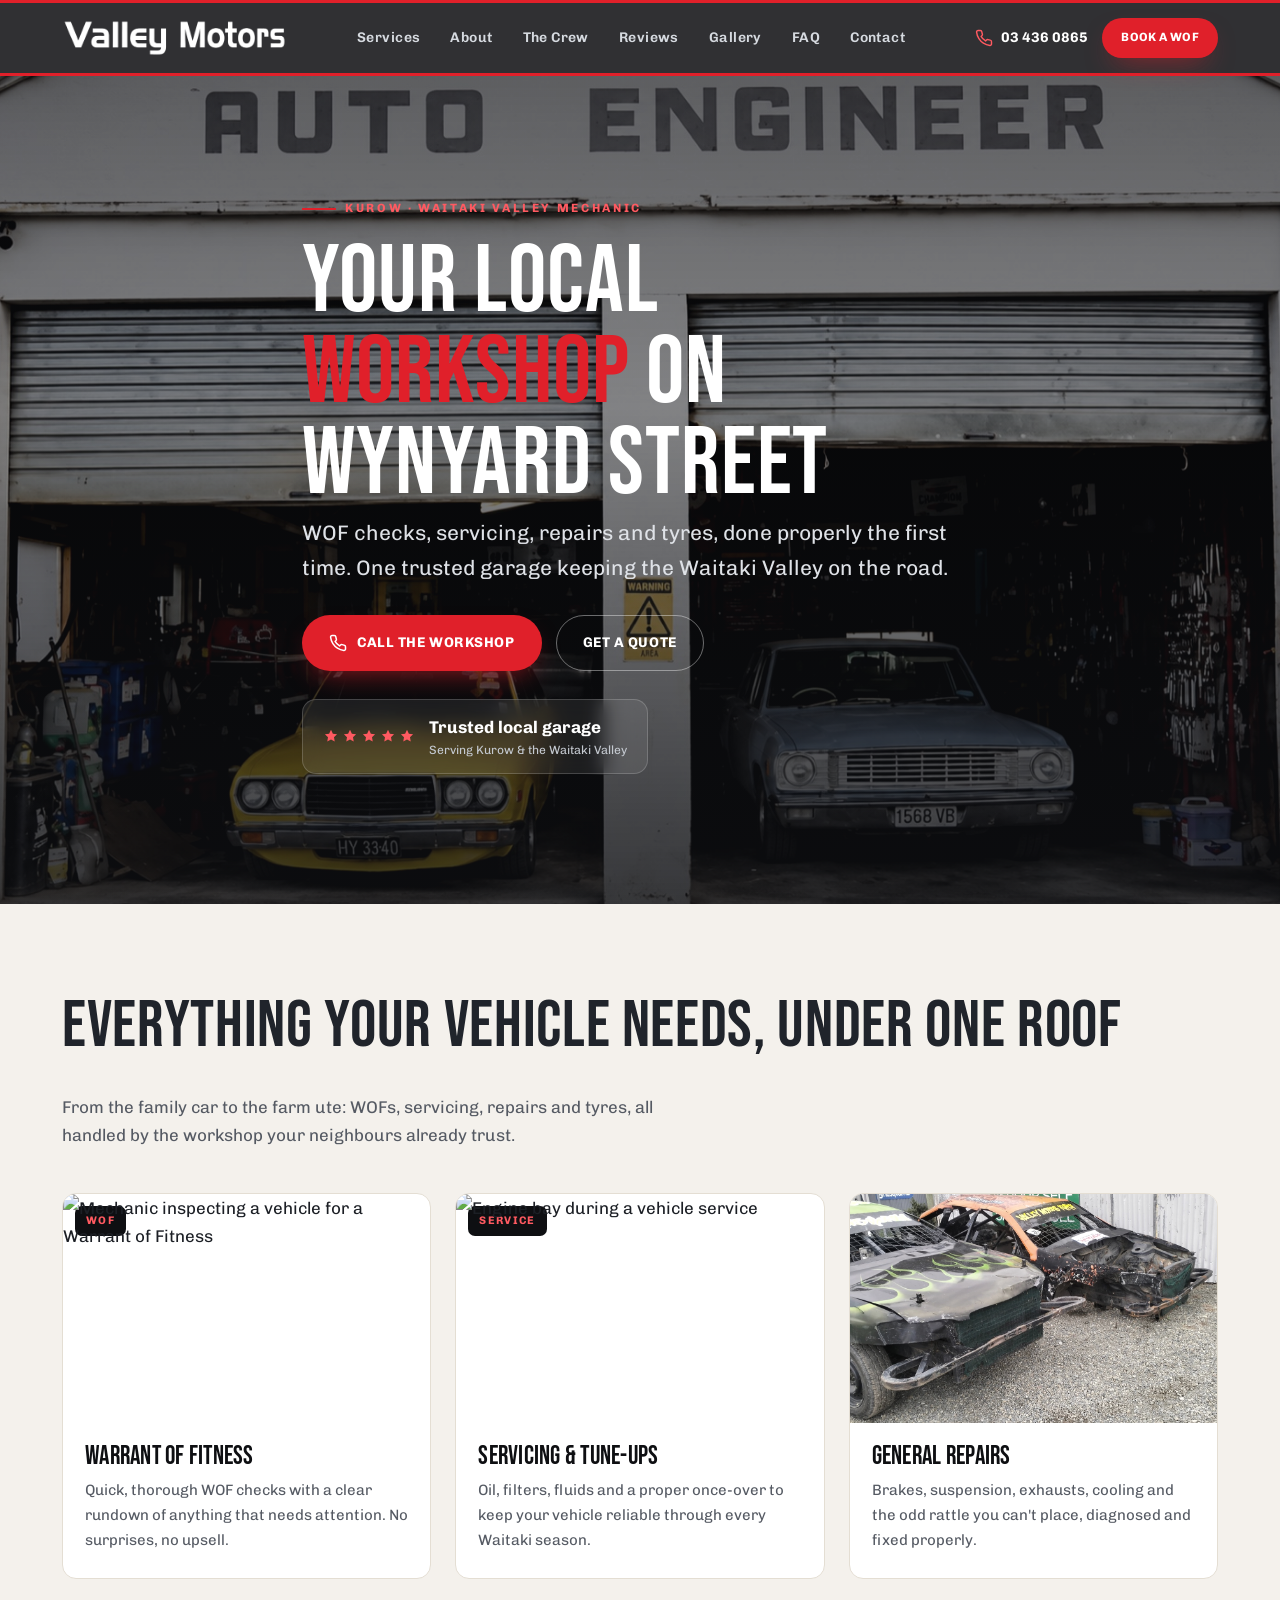
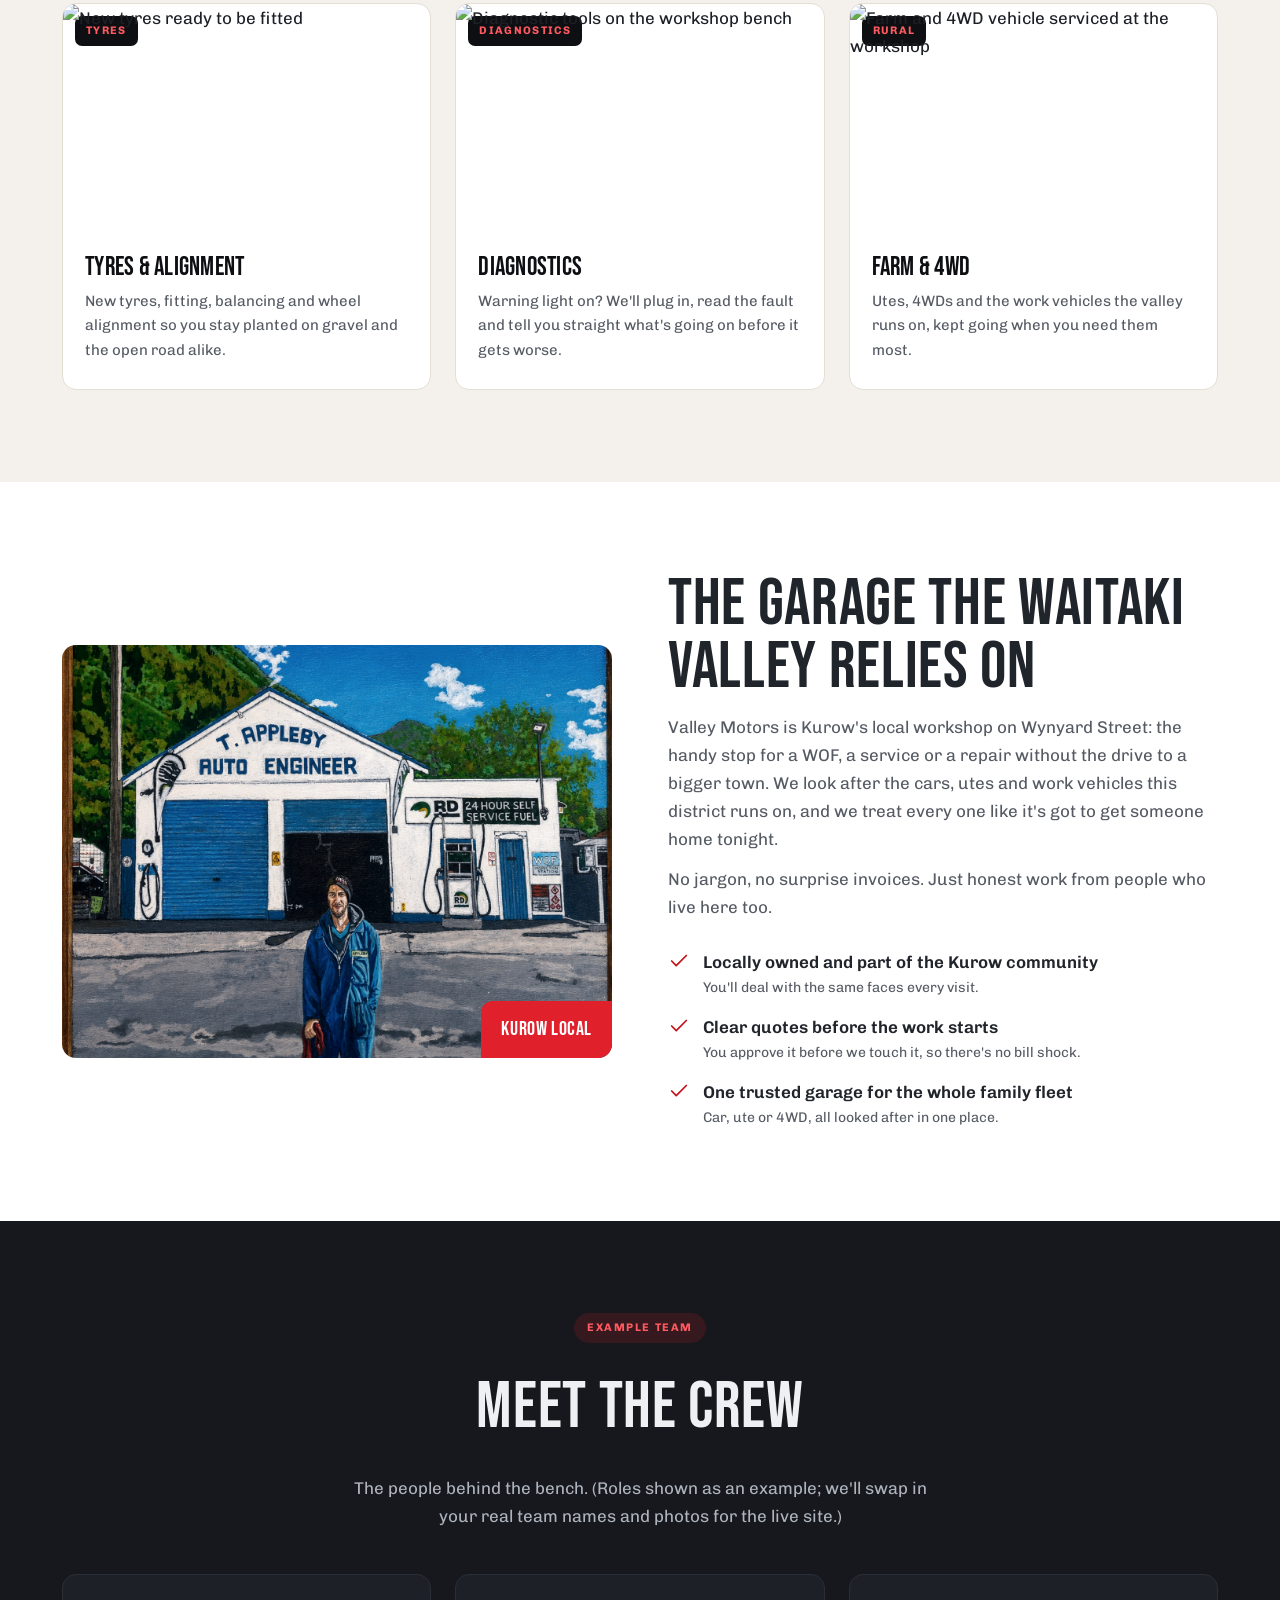
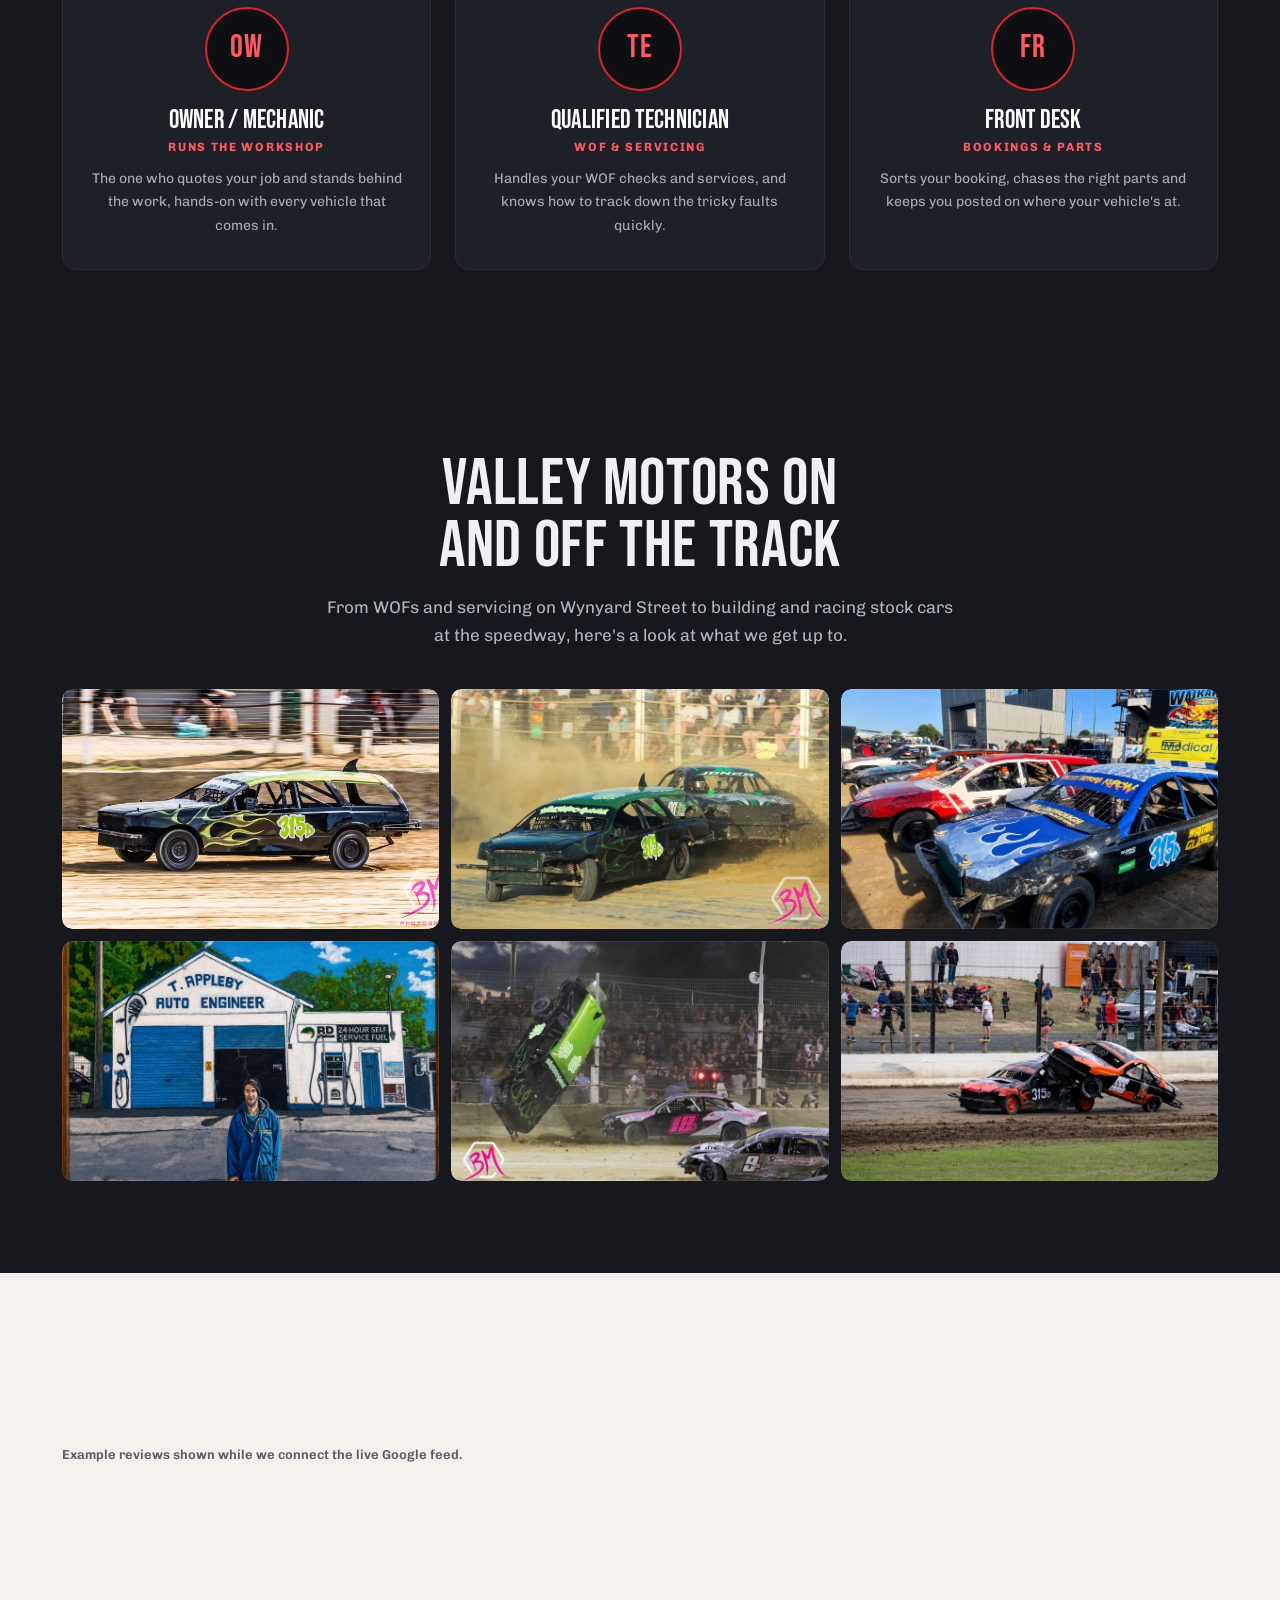
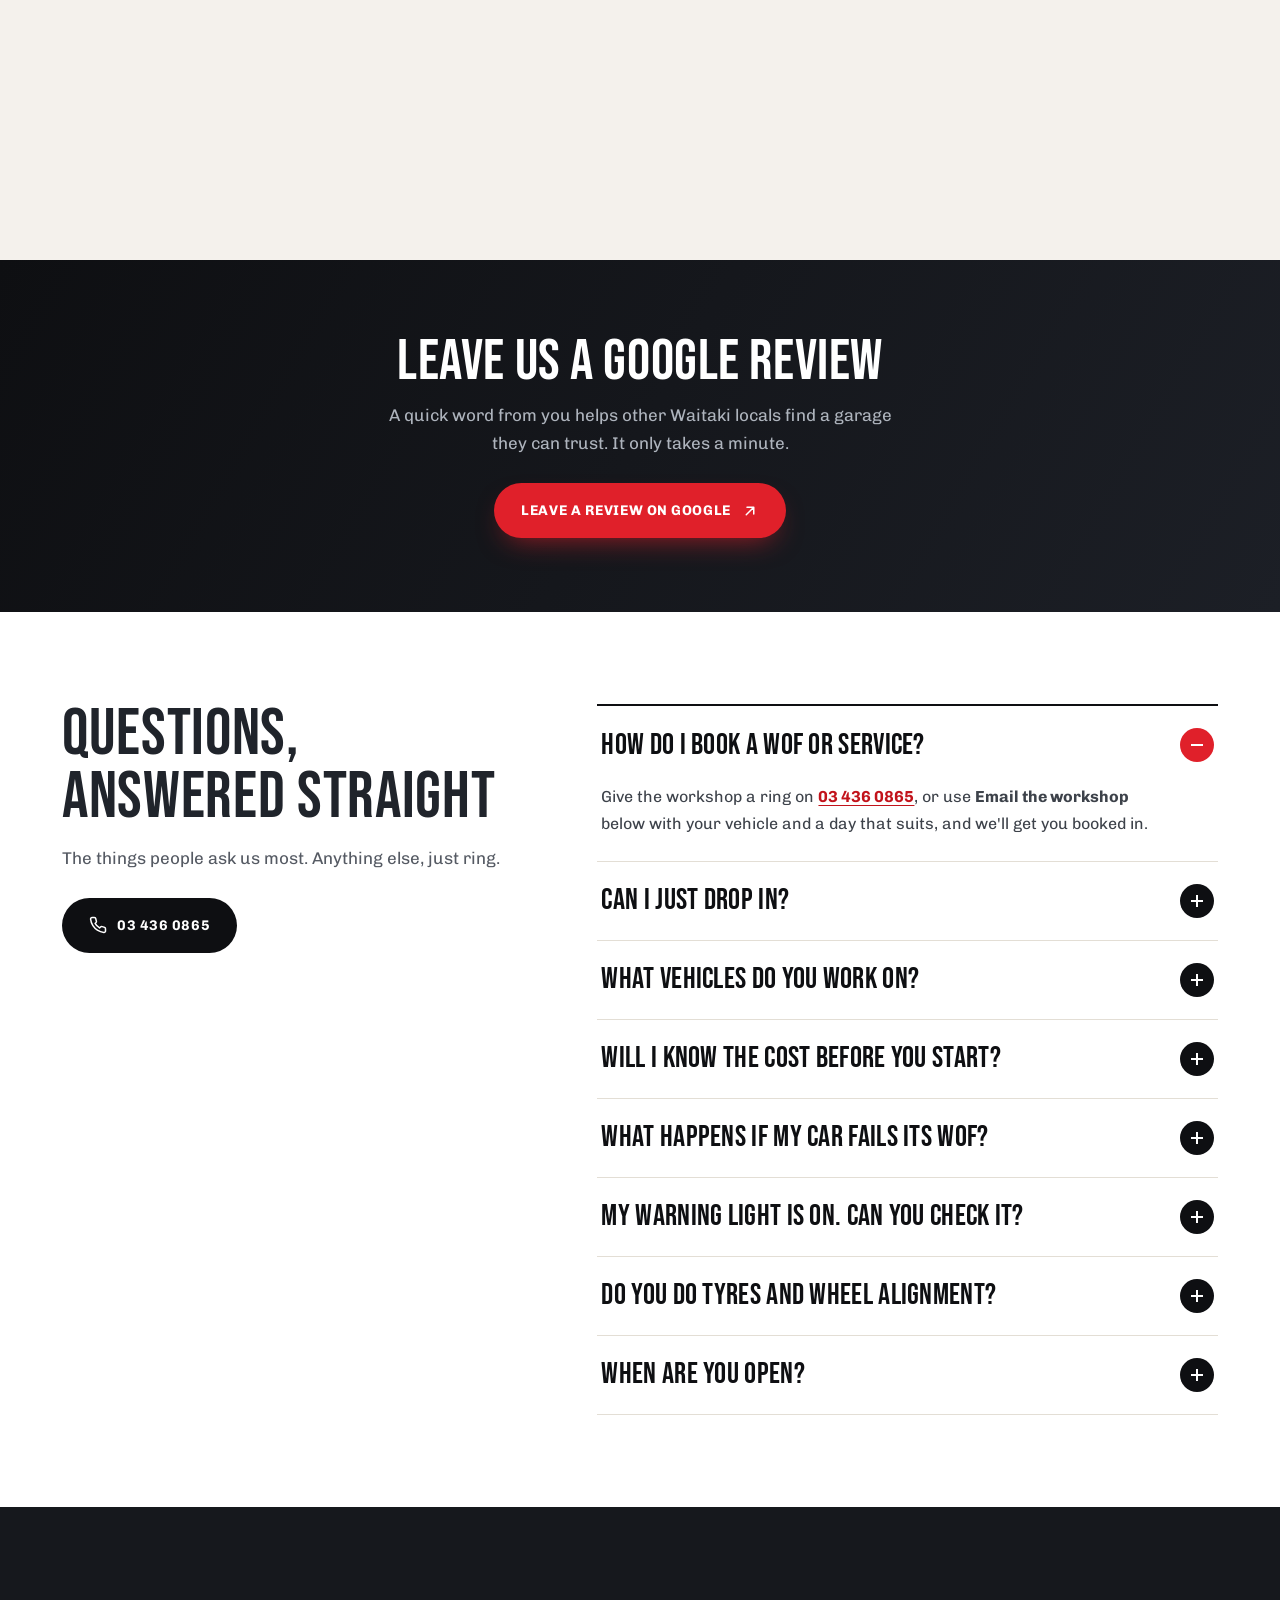
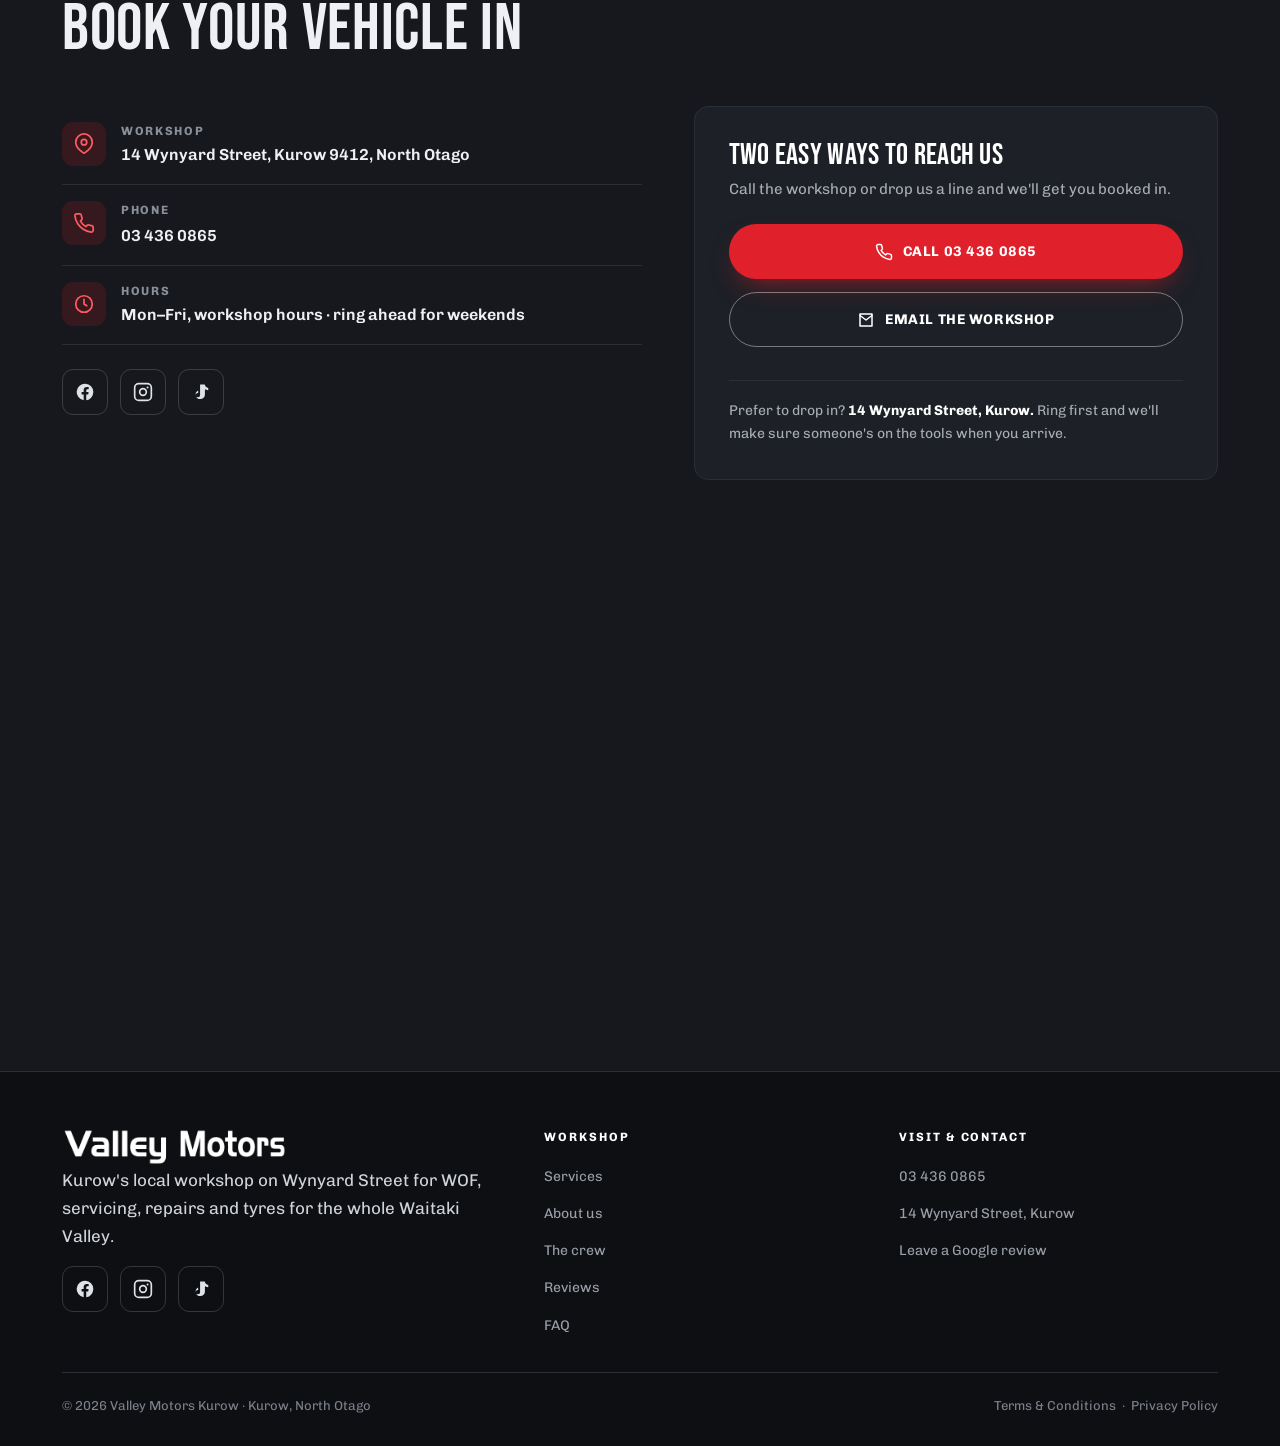
==== commit 2b98599f: "Polish the 11 Aug design and add an FAQ Contrast-safe red and grey tokens, focus rings, skip link, a" ====
--- a/index.html
+++ b/index.html
@@ -1,588 +1,361 @@
 <!DOCTYPE html>
 <html lang="en-NZ">
 <head>
-<meta charset="utf-8">
+<meta charset="UTF-8">
 <meta name="viewport" content="width=device-width, initial-scale=1">
-<meta name="robots" content="noindex">
-<title>Valley Motors Kurow | Mechanic &amp; Fuel, Kurow</title>
-<meta name="description" content="Vehicle servicing, mechanical repairs, tyres and fuel in Kurow, Waitaki Valley. Rated 4.9 on Google.">
-<meta property="og:title" content="Valley Motors Kurow | Mechanic &amp; Fuel, Kurow">
-<meta property="og:description" content="Vehicle servicing, mechanical repairs, tyres and fuel in Kurow, Waitaki Valley.">
-<meta property="og:image" content="https://valley-motors-kurow-demo.vercel.app/img/hero-1-1920.webp">
+<title>Valley Motors Kurow | Mechanic &amp; WOF, Kurow</title>
+<meta name="description" content="Valley Motors Kurow, your local workshop on Wynyard Street for WOF checks, servicing, repairs and tyres. Straight talk, honest quotes and one trusted garage for the whole Waitaki Valley. Call 03 436 0865.">
+<meta property="og:title" content="Valley Motors Kurow | Mechanic & WOF, Kurow">
+<meta property="og:description" content="Your local Kurow workshop for WOF, servicing, repairs and tyres across the Waitaki Valley.">
+<meta property="og:type" content="website">
+<meta property="og:image" content="https://images.unsplash.com/photo-1487754180451-c456f719a1fc?w=1200&q=70">
 <link rel="icon" href="favicon.svg" type="image/svg+xml">
 <link rel="preconnect" href="https://fonts.googleapis.com">
 <link rel="preconnect" href="https://fonts.gstatic.com" crossorigin>
-<link href="https://fonts.googleapis.com/css2?family=Fjalla+One&family=Mulish:wght@400;600;700;800&display=swap" rel="stylesheet">
-<script>document.documentElement.classList.add('js')</script>
-<style>
-/* ========== THEME: valley green + charcoal + bone ========== */
-:root{
-  --accent:#1e7a4b;        /* deep valley green, the one accent */
-  --accent-dark:#16613b;
-  --char:#15181c;
-  --char-2:#1d2126;
-  --char-3:#282d33;
-  --bone:#ebe9e3;
-  --ink:#15181c;
-  --muted:#99a09c;
-  --muted-dark:#5a615d;
-  --line:rgba(255,255,255,.1);
-  --display:'Fjalla One', 'Arial Narrow', sans-serif;
-  --body:'Mulish', Arial, sans-serif;
-}
-*,*::before,*::after{box-sizing:border-box}
-html{scroll-behavior:smooth}
-body{margin:0;font-family:var(--body);font-size:17px;line-height:1.6;color:#e6e6e3;background:var(--char);overflow-x:hidden}
-img{max-width:100%;height:auto;display:block;image-orientation:from-image}
-a{color:var(--accent)}
-h1,h2,h3{font-family:var(--display);text-transform:uppercase;line-height:.98;margin:0 0 .45em;font-weight:400;letter-spacing:.01em}
-h2{font-size:clamp(2.4rem,5.8vw,4.4rem)}
-h3{font-size:1.7rem}
-p{margin:0 0 1em}
-.wrap{max-width:1280px;margin:0 auto;padding:0 20px}
-section{padding:100px 0;position:relative}
-.band-dark{background:var(--char-2)}
-.band-light{background:var(--bone);color:var(--ink)}
-.band-light .muted{color:var(--muted-dark)}
-.muted{color:var(--muted)}
-.eyebrow{display:inline-flex;align-items:center;gap:10px;font-family:var(--display);font-size:1rem;letter-spacing:.18em;text-transform:uppercase;color:#3ea774;margin-bottom:16px}
-.eyebrow::before{content:"";width:28px;height:3px;background:#3ea774}
-.band-light .eyebrow{color:var(--accent-dark)}
-.band-light .eyebrow::before{background:var(--accent-dark)}
-.section-head{display:flex;justify-content:space-between;align-items:flex-end;gap:30px;flex-wrap:wrap;margin-bottom:48px}
-.section-head h2{margin:0;max-width:760px}
-.section-head p{max-width:380px;margin:0}
-.badge{display:inline-block;font-family:var(--body);font-size:.7rem;font-weight:800;letter-spacing:.12em;text-transform:uppercase;padding:5px 10px;background:var(--accent);color:#fff;vertical-align:middle;margin-left:10px;line-height:1.2}
-.btn{display:inline-flex;align-items:center;justify-content:center;gap:10px;min-height:52px;padding:14px 26px;font-family:var(--display);font-size:1.15rem;letter-spacing:.07em;text-transform:uppercase;text-decoration:none;border:2px solid transparent;transition:background .2s,color .2s,border-color .2s,transform .2s;cursor:pointer}
-.btn-primary{background:var(--accent);color:#fff}
-.btn-primary:hover{background:#fff;color:#15181c;transform:translateY(-2px)}
-.btn-ghost{border-color:#fff;color:#fff}
-.btn-ghost:hover{background:#fff;color:#15181c}
-:focus-visible{outline:3px solid var(--accent);outline-offset:3px}
-.icon{width:26px;height:26px;flex:none}
-
-/* ---------- NAV ---------- */
-.nav{position:fixed;top:0;left:0;right:0;z-index:50;color:#fff;transition:background .3s,box-shadow .3s}
-.nav .wrap{display:flex;align-items:center;justify-content:space-between;gap:16px;height:84px;transition:height .3s}
-.nav.scrolled{background:rgba(21,24,28,.96);box-shadow:0 1px 0 var(--line)}
-.nav.scrolled .wrap{height:64px}
-.logo{display:flex;align-items:center;gap:11px;color:#fff;text-decoration:none;font-family:var(--display);font-size:1.45rem;text-transform:uppercase;letter-spacing:.04em;white-space:nowrap}
-.logo svg{width:32px;height:32px}
-.nav-links{display:flex;gap:26px;list-style:none;margin:0;padding:0}
-.nav-links a{color:#fff;text-decoration:none;font-family:var(--display);font-size:1.05rem;letter-spacing:.1em;text-transform:uppercase;position:relative;padding:4px 0}
-.nav-links a::after{content:"";position:absolute;left:0;bottom:0;height:2px;width:0;background:var(--accent);transition:width .25s}
-.nav-links a:hover::after{width:100%}
-.nav-right{display:flex;align-items:center;gap:10px}
-.nav-call{min-height:46px;padding:8px 18px;font-size:1rem}
-.burger{display:none;background:none;border:0;color:#fff;width:46px;height:46px;padding:10px;cursor:pointer}
-@media (max-width:1020px){
-  .burger{display:block}
-  .nav-links{display:none;position:absolute;top:100%;left:0;right:0;flex-direction:column;gap:0;background:var(--char);padding:8px 20px 24px;border-top:3px solid var(--accent)}
-  .nav-links.open{display:flex}
-  .nav-links a{display:block;padding:14px 0;border-bottom:1px solid var(--line)}
-  .nav-call .label{display:none}
-}
-@media (max-width:420px){.logo{font-size:1.15rem}.logo svg{width:27px;height:27px}}
-
-/* ---------- HERO ---------- */
-.hero{min-height:100vh;min-height:100svh;display:flex;align-items:flex-end;color:#fff;background:var(--char);overflow:hidden;padding:140px 0 70px}
-.hero-slides{position:absolute;inset:0}
-.hero-slides img{position:absolute;inset:0;width:100%;height:100%;object-fit:cover;opacity:0;transform:scale(1.02);transition:opacity 1.6s ease;filter:saturate(.85) contrast(1.07)}
-.hero-slides img.active{opacity:1;animation:kenburns 8s ease-out forwards}
-.hero.paused .hero-slides img.active{animation-play-state:paused}
-@keyframes kenburns{from{transform:scale(1.02) translate(0,0)}to{transform:scale(1.12) translate(-1.2%,-1%)}}
-.hero::after{content:"";position:absolute;inset:0;background:linear-gradient(90deg,rgba(21,24,28,.88) 0%,rgba(21,24,28,.52) 55%,rgba(21,24,28,.3)),linear-gradient(0deg,rgba(21,24,28,.92),transparent 45%)}
-.hero .wrap{position:relative;z-index:2;width:100%}
-.hero h1{font-size:clamp(3rem,9.5vw,7.8rem);margin-bottom:22px}
-.hero h1 .line{display:block;overflow:hidden;padding-bottom:.05em}
-.hero h1 .line span{display:block}
-.hero h1 .hl{color:#3ea774}
-.js .hero h1 .line span{transform:translateY(105%);animation:lineUp .9s cubic-bezier(.2,.8,.2,1) forwards}
-.js .hero h1 .line:nth-child(2) span{animation-delay:.15s}
-.js .hero h1 .line:nth-child(3) span{animation-delay:.3s}
-@keyframes lineUp{to{transform:translateY(0)}}
-.hero-bottom{display:flex;justify-content:space-between;align-items:flex-end;gap:30px;flex-wrap:wrap}
-.hero p.lead{font-size:clamp(1.05rem,2vw,1.28rem);color:#dcdedb;max-width:540px;margin:0}
-.hero-ctas{display:flex;flex-wrap:wrap;gap:12px;margin:26px 0 0}
-.js .hero-fade{opacity:0;animation:fadeIn .8s ease .6s forwards}
-@keyframes fadeIn{to{opacity:1}}
-.rating{display:inline-flex;align-items:center;gap:14px;padding:14px 20px;background:rgba(255,255,255,.1);border:1px solid rgba(255,255,255,.25);backdrop-filter:blur(12px);-webkit-backdrop-filter:blur(12px)}
-.rating .num{font-family:var(--display);font-size:2.4rem;line-height:1}
-.stars{color:#3ea774;letter-spacing:2px}
-.rating small{display:block;color:#cfd2cf;font-size:.85rem}
-.slide-ctl{display:flex;align-items:center;gap:14px;margin-top:30px}
-.slide-dots{display:flex;gap:8px}
-.slide-dots span{width:40px;height:3px;background:rgba(255,255,255,.3);position:relative;overflow:hidden}
-.slide-dots span.on::after{content:"";position:absolute;inset:0;background:var(--accent);animation:dot 6s linear forwards;transform-origin:left}
-.hero.paused .slide-dots span.on::after{animation-play-state:paused}
-@keyframes dot{from{transform:scaleX(0)}to{transform:scaleX(1)}}
-.pauseplay{background:rgba(255,255,255,.1);border:1px solid rgba(255,255,255,.3);color:#fff;width:44px;height:44px;display:grid;place-items:center;cursor:pointer;transition:background .2s}
-.pauseplay:hover{background:rgba(255,255,255,.25)}
-.pauseplay svg{width:16px;height:16px}
-
-/* ---------- TRUST STRIP ---------- */
-.trust{padding:0;background:var(--accent);color:#fff}
-.trust-grid{display:grid;grid-template-columns:repeat(3,1fr)}
-.trust-item{display:flex;gap:14px;align-items:center;padding:26px 24px}
-.trust-item+.trust-item{border-left:2px solid rgba(0,0,0,.18)}
-.trust-item strong{display:block;font-family:var(--display);font-size:1.4rem;text-transform:uppercase;letter-spacing:.03em;line-height:1.1}
-.trust-item span{font-size:.95rem;font-weight:600;color:#d9ecdf}
-@media (max-width:800px){.trust-grid{grid-template-columns:1fr}.trust-item+.trust-item{border-left:0;border-top:2px solid rgba(0,0,0,.18)}}
-
-/* ---------- SERVICES ---------- */
-.tiles{display:grid;grid-template-columns:repeat(3,1fr);grid-auto-rows:340px;gap:6px}
-.tile{position:relative;overflow:hidden;color:#fff;text-decoration:none;display:flex;align-items:flex-end;background:var(--char-3)}
-.tile.wide{grid-column:span 2}
-.tile img{position:absolute;inset:0;width:100%;height:100%;object-fit:cover;filter:saturate(.85) contrast(1.07);transition:transform .8s cubic-bezier(.2,.8,.2,1)}
-.tile::after{content:"";position:absolute;inset:0;background:linear-gradient(0deg,rgba(21,24,28,.92) 0%,rgba(21,24,28,.34) 55%,rgba(21,24,28,.13));transition:background .4s}
-.tile:hover img{transform:scale(1.07)}
-.tile-body{position:relative;z-index:2;padding:28px}
-.tile h3{font-size:2rem;margin:0 0 6px}
-.tile p{margin:0;color:#d6d7d4;max-width:420px;font-size:.98rem}
-@media (max-width:900px){.tiles{grid-template-columns:1fr 1fr;grid-auto-rows:300px}.tile.wide{grid-column:span 2}}
-@media (max-width:600px){.tiles{grid-template-columns:1fr;grid-auto-rows:280px}.tile.wide{grid-column:auto}}
-
-/* ---------- ABOUT ---------- */
-.about-grid{display:grid;grid-template-columns:1.15fr 1fr;gap:64px;align-items:center}
-.about-img{position:relative}
-.about-img img{width:100%;aspect-ratio:4/5;object-fit:cover;filter:saturate(.85) contrast(1.07)}
-.corner-tag{position:absolute;left:-1px;bottom:-1px;background:var(--accent);color:#fff;padding:18px 22px;font-family:var(--display);font-size:1.3rem;text-transform:uppercase;letter-spacing:.06em;line-height:1.1}
-.checklist{list-style:none;padding:0;margin:26px 0 0}
-.checklist li{display:flex;gap:14px;align-items:center;padding:14px 0;border-bottom:1px solid rgba(0,0,0,.12);font-weight:700;font-size:1.05rem}
-.checklist .icon{color:#fff;background:var(--accent);padding:4px;width:28px;height:28px}
-@media (max-width:860px){.about-grid{grid-template-columns:1fr;gap:40px}.about-img img{aspect-ratio:4/3}}
-
-/* ---------- PARALLAX BAND ---------- */
-.parallax{padding:0;height:540px;overflow:hidden;display:flex;align-items:center;color:#fff}
-.parallax .bg{position:absolute;left:0;right:0;top:-20%;height:140%;background:url('img/band-1920.webp') center/cover no-repeat;filter:saturate(.95) contrast(1.03);will-change:transform}
-.parallax::after{content:"";position:absolute;inset:0;background:rgba(21,24,28,.58)}
-.parallax .wrap{position:relative;z-index:2;width:100%}
-.stats{display:grid;grid-template-columns:repeat(3,1fr);gap:30px}
-.stat .n{font-family:var(--display);font-size:clamp(3.4rem,8.5vw,6.4rem);line-height:.9;color:#fff}
-.stat .n em{font-style:normal;color:#3ea774}
-.stat p{font-family:var(--display);text-transform:uppercase;letter-spacing:.12em;font-size:1.1rem;color:#e0e2df;margin:8px 0 0}
-@media (max-width:700px){.parallax{height:auto;padding:90px 0}.stats{grid-template-columns:1fr;gap:34px}}
-
-/* ---------- GALLERY ---------- */
-.masonry{column-count:3;column-gap:8px}
-.masonry figure{margin:0 0 8px;break-inside:avoid;position:relative;overflow:hidden;background:var(--char-3)}
-.masonry img{width:100%;height:auto;display:block;filter:saturate(.85) contrast(1.07);transition:transform .7s ease}
-.masonry figure:hover img{transform:scale(1.05)}
-.masonry figcaption{position:absolute;left:0;bottom:0;padding:10px 14px;background:rgba(21,24,28,.85);font-family:var(--display);text-transform:uppercase;letter-spacing:.1em;font-size:.95rem;color:#fff}
-@media (max-width:900px){.masonry{column-count:2}}
-@media (max-width:520px){.masonry{column-count:1}}
-
-/* ---------- TEAM ---------- */
-.team-grid{display:grid;grid-template-columns:repeat(2,1fr);gap:6px;max-width:880px}
-.team-card{background:#fff;padding:36px 28px;border-top:4px solid var(--accent)}
-.avatar{width:84px;height:84px;background:var(--char);color:#fff;display:grid;place-items:center;font-family:var(--display);font-size:2rem;margin-bottom:20px;box-shadow:6px 6px 0 var(--accent)}
-.team-card h3{color:var(--ink)}
-.team-card p{margin:0;color:var(--muted-dark)}
-@media (max-width:700px){.team-grid{grid-template-columns:1fr}}
-
-/* ---------- REVIEWS ---------- */
-.reviews-grid{display:grid;grid-template-columns:repeat(3,1fr);gap:6px}
-.review{background:var(--char-3);padding:34px 30px;display:flex;flex-direction:column;gap:14px;position:relative}
-.review::before{content:"\201C";position:absolute;right:24px;top:0;font-family:Georgia,serif;font-size:7rem;line-height:1;color:var(--accent);opacity:.35}
-.review p{margin:0;flex:1;font-size:1.05rem}
-.review footer{font-size:.92rem;color:var(--muted)}
-.review footer strong{color:#fff;display:block;font-family:var(--display);text-transform:uppercase;letter-spacing:.08em;font-size:1.1rem}
-.center{margin-top:36px}
-@media (max-width:900px){.reviews-grid{grid-template-columns:1fr}}
-
-/* ---------- LEAVE A REVIEW ---------- */
-.review-banner{background:var(--accent);color:#fff;padding:60px 0}
-.review-banner .wrap{display:flex;align-items:center;justify-content:space-between;gap:24px;flex-wrap:wrap}
-.review-banner h2{margin:0;font-size:clamp(2rem,5vw,3.4rem)}
-.review-banner p{margin:6px 0 0;font-weight:600;color:#d9ecdf}
-.review-banner .btn{background:#15181c;color:#fff}
-.review-banner .btn:hover{background:#fff;color:#15181c}
-
-/* ---------- FAQ ---------- */
-.faq-grid{display:grid;grid-template-columns:1fr 1.6fr;gap:60px}
-.faq-list details{border-bottom:1px solid rgba(0,0,0,.15)}
-.faq-list details:first-child{border-top:1px solid rgba(0,0,0,.15)}
-.faq-list summary{list-style:none;cursor:pointer;padding:22px 50px 22px 0;font-family:var(--display);font-size:1.4rem;text-transform:uppercase;letter-spacing:.02em;position:relative;min-height:44px}
-.faq-list summary::-webkit-details-marker{display:none}
-.faq-list summary::after{content:"";position:absolute;right:6px;top:50%;width:16px;height:16px;border-right:3px solid var(--accent-dark);border-bottom:3px solid var(--accent-dark);transform:translateY(-70%) rotate(45deg);transition:transform .3s}
-.faq-list details[open] summary::after{transform:translateY(-30%) rotate(225deg)}
-.faq-list details p{padding:0 0 22px;margin:0;color:var(--muted-dark)}
-@media (max-width:860px){.faq-grid{grid-template-columns:1fr;gap:20px}}
-
-/* ---------- CONTACT ---------- */
-.contact{background:var(--char)}
-.contact-grid{display:grid;grid-template-columns:1fr 1fr;gap:64px;align-items:start}
-.contact-rows{list-style:none;padding:0;margin:28px 0}
-.contact-rows li{display:flex;gap:16px;align-items:center;padding:14px 0;border-bottom:1px solid var(--line);font-size:1.05rem}
-.contact-rows .icon{color:#3ea774}
-.contact-rows a{color:#fff;text-decoration:none}
-.contact-actions{display:flex;flex-direction:column;gap:10px}
-.contact-actions .btn{min-height:96px;font-size:1.5rem;justify-content:space-between;padding:20px 30px}
-.contact-actions .btn svg{width:30px;height:30px}
-.socials{display:flex;gap:8px}
-.socials a{width:46px;height:46px;display:grid;place-items:center;background:var(--char-3);color:#fff;transition:background .2s,color .2s}
-.socials a:hover{background:var(--accent);color:#fff}
-.socials svg{width:20px;height:20px}
-@media (max-width:860px){.contact-grid{grid-template-columns:1fr;gap:40px}.contact-actions .btn{min-height:80px;font-size:1.25rem}}
-
-/* ---------- MAP ---------- */
-.map{padding:0;background:var(--char)}
-.map iframe{width:100%;height:440px;border:0;display:block;filter:grayscale(.6) contrast(1.05)}
-
-/* ---------- FOOTER ---------- */
-.footer{background:#0f1215;color:#8d9490;padding:40px 0;font-size:.95rem;border-top:3px solid var(--accent)}
-.footer .wrap{display:flex;flex-wrap:wrap;gap:22px;justify-content:space-between;align-items:center}
-.footer a{color:#ced3d0;text-decoration:none}
-.footer a:hover{color:#3ea774}
-.footer-links{display:flex;flex-wrap:wrap;gap:20px}
-
-/* ---------- SCROLL REVEALS ---------- */
-.js .reveal{opacity:0;transform:translateY(34px);transition:opacity .8s ease,transform .8s cubic-bezier(.2,.8,.2,1)}
-.js .reveal.in{opacity:1;transform:none}
-.js .wipe>img{clip-path:inset(0 100% 0 0);transition:clip-path 1.1s cubic-bezier(.77,0,.18,1),transform .8s cubic-bezier(.2,.8,.2,1)}
-.js .wipe-up>img{clip-path:inset(100% 0 0 0);transition:clip-path 1s cubic-bezier(.77,0,.18,1),transform .7s ease}
-.js .wipe.in>img,.js .wipe-up.in>img{clip-path:inset(0 0 0 0)}
-
-@media (max-width:600px){section{padding:70px 0}.map iframe{height:320px}.section-head{margin-bottom:34px}}
-
-@media (prefers-reduced-motion:reduce){
-  html{scroll-behavior:auto}
-  *,*::before,*::after{animation:none!important;transition:none!important}
-  .js .reveal{opacity:1;transform:none}
-  .js .wipe>img,.js .wipe-up>img{clip-path:none}
-  .js .hero h1 .line span{transform:none}
-  .js .hero-fade{opacity:1}
-  .hero-slides img.active{transform:none}
-  .parallax .bg{transform:none!important}
-}
-</style>
+<link href="https://fonts.googleapis.com/css2?family=Bebas+Neue&family=Chivo:ital,wght@0,300;0,400;0,600;0,700;0,900;1,400&display=swap" rel="stylesheet">
+<link rel="stylesheet" href="css/style.css">
 </head>
 <body>
-
-<svg width="0" height="0" style="position:absolute" aria-hidden="true">
-  <symbol id="i-phone" viewBox="0 0 24 24" fill="none" stroke="currentColor" stroke-width="2" stroke-linecap="round" stroke-linejoin="round"><path d="M22 16.9v3a2 2 0 0 1-2.2 2 19.8 19.8 0 0 1-8.6-3.1 19.5 19.5 0 0 1-6-6A19.8 19.8 0 0 1 2.1 4.2 2 2 0 0 1 4.1 2h3a2 2 0 0 1 2 1.7c.1 1 .4 1.9.7 2.8a2 2 0 0 1-.5 2.1L8 9.9a16 16 0 0 0 6 6l1.3-1.3a2 2 0 0 1 2.1-.4c.9.3 1.8.6 2.8.7a2 2 0 0 1 1.7 2z"/></symbol>
-  <symbol id="i-mail" viewBox="0 0 24 24" fill="none" stroke="currentColor" stroke-width="2" stroke-linecap="round" stroke-linejoin="round"><rect x="2" y="4" width="20" height="16"/><path d="m22 7-10 6L2 7"/></symbol>
-  <symbol id="i-pin" viewBox="0 0 24 24" fill="none" stroke="currentColor" stroke-width="2" stroke-linecap="round" stroke-linejoin="round"><path d="M20 10c0 6-8 12-8 12s-8-6-8-12a8 8 0 0 1 16 0z"/><circle cx="12" cy="10" r="3"/></symbol>
-  <symbol id="i-clock" viewBox="0 0 24 24" fill="none" stroke="currentColor" stroke-width="2" stroke-linecap="round" stroke-linejoin="round"><circle cx="12" cy="12" r="10"/><path d="M12 6v6l4 2"/></symbol>
-  <symbol id="i-check" viewBox="0 0 24 24" fill="none" stroke="currentColor" stroke-width="3" stroke-linecap="square"><path d="M20 6 9 17l-5-5"/></symbol>
-  <symbol id="i-arrow" viewBox="0 0 24 24" fill="none" stroke="currentColor" stroke-width="2.5" stroke-linecap="square"><path d="M5 12h14M13 5l7 7-7 7"/></symbol>
-  <symbol id="i-wrench" viewBox="0 0 24 24" fill="none" stroke="currentColor" stroke-width="2" stroke-linecap="round" stroke-linejoin="round"><path d="M14.7 6.3a4.5 4.5 0 0 0-6 5.9L3 18l3 3 5.8-5.7a4.5 4.5 0 0 0 5.9-6L14.5 12l-2.5-2.5z"/></symbol>
-  <symbol id="i-star" viewBox="0 0 24 24" fill="none" stroke="currentColor" stroke-width="2" stroke-linecap="round" stroke-linejoin="round"><path d="m12 2 3.1 6.3 6.9 1-5 4.9 1.2 6.8L12 17.8 5.8 21l1.2-6.8-5-4.9 6.9-1z"/></symbol>
-  <symbol id="i-fb" viewBox="0 0 24 24" fill="currentColor"><path d="M14 8.5V6.8c0-.8.2-1.3 1.4-1.3H17V2.2c-.3 0-1.3-.1-2.5-.1-2.5 0-4.2 1.5-4.2 4.3v2.1H7.5V12h2.8v10H14V12h2.8l.4-3.5z"/></symbol>
-  <symbol id="i-ig" viewBox="0 0 24 24" fill="none" stroke="currentColor" stroke-width="2"><rect x="2.5" y="2.5" width="19" height="19" rx="5"/><circle cx="12" cy="12" r="4.2"/><circle cx="17.6" cy="6.4" r="1.1" fill="currentColor" stroke="none"/></symbol>
-  <symbol id="i-tt" viewBox="0 0 24 24" fill="currentColor"><path d="M16.6 2h-3.4v13.4a2.9 2.9 0 1 1-2.9-2.9c.3 0 .6 0 .9.1V9.1a6.3 6.3 0 1 0 5.4 6.3V8.6a8 8 0 0 0 4.6 1.5V6.7a4.7 4.7 0 0 1-4.6-4.7z"/></symbol>
-  <symbol id="i-pause" viewBox="0 0 24 24" fill="currentColor"><rect x="5" y="4" width="5" height="16"/><rect x="14" y="4" width="5" height="16"/></symbol>
-  <symbol id="i-play" viewBox="0 0 24 24" fill="currentColor"><path d="M6 4l14 8-14 8z"/></symbol>
-</svg>
-
-<!-- 1. NAV -->
-<header class="nav" id="nav">
-  <div class="wrap">
-    <a href="#top" class="logo" aria-label="Valley Motors Kurow home">
-      <svg viewBox="0 0 32 32" aria-hidden="true"><rect width="32" height="32" fill="#1e7a4b"/><path d="M4 22l7-9 5 6 4-5 8 8" fill="none" stroke="#fff" stroke-width="2.4" stroke-linejoin="round"/><path d="M13 26h6" stroke="#fff" stroke-width="2.4" stroke-linecap="round"/></svg>
-      Valley Motors
+<a class="skip" href="#main">Skip to content</a>
+
+<!-- Opening animation -->
+<div id="intro" aria-hidden="true"><div><img class="intro-logo" src="img/logo.png" alt=""><div class="bar"></div></div></div>
+
+<!-- Nav -->
+<header class="nav">
+  <div class="wrap nav-inner">
+    <a class="brand" href="index.html">
+      <img class="brand-logo" src="img/logo.png" alt="Valley Motors Kurow">
     </a>
-    <ul class="nav-links" id="navLinks">
-      <li><a href="#services">Services</a></li>
-      <li><a href="#about">About</a></li>
-      <li><a href="#gallery">Workshop</a></li>
-      <li><a href="#reviews">Reviews</a></li>
-      <li><a href="#faq">FAQ</a></li>
-      <li><a href="#contact">Contact</a></li>
-    </ul>
-    <div class="nav-right">
-      <a class="btn btn-primary nav-call" href="tel:+64279252316"><svg class="icon"><use href="#i-phone"/></svg><span class="label">027 925 2316</span></a>
-      <button class="burger" id="burger" aria-label="Open menu" aria-expanded="false" aria-controls="navLinks">
-        <svg viewBox="0 0 24 24" fill="none" stroke="currentColor" stroke-width="2.4" stroke-linecap="square"><path d="M3 6h18M3 12h18M3 18h18"/></svg>
-      </button>
-    </div>
-  </div>
+    <nav class="nav-links" aria-label="Main">
+      <a href="#services">Services</a>
+      <a href="#about">About</a>
+      <a href="#crew">The Crew</a>
+      <a href="#reviews">Reviews</a>
+      <a href="#gallery">Gallery</a>
+      <a href="#faq">FAQ</a>
+      <a href="#contact">Contact</a>
+    </nav>
+    <div class="nav-cta">
+      <a class="nav-phone" href="tel:034360865" aria-label="Call 03 436 0865"><svg class="svg" viewBox="0 0 24 24" aria-hidden="true"><path d="M22 16.92v3a2 2 0 0 1-2.18 2 19.8 19.8 0 0 1-8.63-3.07 19.5 19.5 0 0 1-6-6 19.8 19.8 0 0 1-3.07-8.67A2 2 0 0 1 4.11 2h3a2 2 0 0 1 2 1.72c.13.96.36 1.9.7 2.81a2 2 0 0 1-.45 2.11L8.09 9.91a16 16 0 0 0 6 6l1.27-1.27a2 2 0 0 1 2.11-.45c.9.34 1.85.57 2.81.7A2 2 0 0 1 22 16.92z"/></svg><span>03 436 0865</span></a>
+      <a class="btn btn-primary" href="tel:034360865">Book a WOF</a>
+      <button class="burger" id="burger" type="button" aria-label="Open menu" aria-expanded="false" aria-controls="mobileMenu"><svg viewBox="0 0 24 24" aria-hidden="true"><path d="M3 6h18M3 12h18M3 18h18"/></svg></button>
+    </div>
+  </div>
+  <nav class="mobile-menu" id="mobileMenu" aria-label="Mobile">
+    <a href="#services">Services</a>
+    <a href="#about">About</a>
+    <a href="#crew">The Crew</a>
+    <a href="#reviews">Reviews</a>
+    <a href="#gallery">Gallery</a>
+    <a href="#faq">FAQ</a>
+    <a href="#contact">Contact</a>
+    <a class="call" href="tel:034360865">Call 03 436 0865</a>
+  </nav>
 </header>
 
-<main id="top">
-
-<!-- 2. HERO -->
-<section class="hero" id="hero" aria-label="Introduction">
-  <div class="hero-slides" id="heroSlides">
-    <img class="active" src="img/hero-1-1920.webp" srcset="img/hero-1-1080.webp 1080w, img/hero-1-1920.webp 1920w, img/hero-1-3840.webp 3840w" sizes="100vw" alt="" width="1920" height="1440" fetchpriority="high">
-    <img src="img/hero-2-1920.webp" srcset="img/hero-2-1080.webp 1080w, img/hero-2-1920.webp 1920w, img/hero-2-3840.webp 3840w" sizes="100vw" alt="" width="1920" height="1280" fetchpriority="low" decoding="async">
-    <img src="img/hero-3-1920.webp" srcset="img/hero-3-1080.webp 1080w, img/hero-3-1920.webp 1920w, img/hero-3-3840.webp 3840w" sizes="100vw" alt="" width="1920" height="1268" fetchpriority="low" decoding="async">
-  </div>
-  <div class="wrap">
-    <span class="eyebrow hero-fade">Kurow · Waitaki Valley</span>
-    <h1>
-      <span class="line"><span>Servicing, repairs</span></span>
-      <span class="line"><span>and fuel,</span></span>
-      <span class="line"><span class="hl">right in Kurow.</span></span>
-    </h1>
-    <div class="hero-bottom hero-fade">
-      <div>
-        <p class="lead">Scott Palmer keeps the Waitaki Valley moving. Book a service, sort a repair, or fill up at 14 Wynyard Street.</p>
-        <div class="hero-ctas">
-          <a class="btn btn-primary" href="tel:+64279252316"><svg class="icon"><use href="#i-phone"/></svg>Call 027 925 2316</a>
-          <a class="btn btn-ghost" href="#contact">Book your car in <svg class="icon"><use href="#i-arrow"/></svg></a>
-        </div>
-      </div>
-      <div class="rating" aria-label="Rated 4.9 on Google from 7 reviews">
-        <span class="num">4.9</span>
-        <div><span class="stars" aria-hidden="true">★★★★★</span><small>on Google · 7 reviews</small></div>
-      </div>
-    </div>
-    <div class="slide-ctl hero-fade">
-      <div class="slide-dots" id="dots" aria-hidden="true"><span class="on"></span><span></span><span></span></div>
-      <button class="pauseplay" id="pausePlay" aria-label="Pause slideshow" aria-pressed="false"><svg id="ppIcon"><use href="#i-pause"/></svg></button>
-    </div>
-  </div>
-</section>
-
-<!-- 3. TRUST STRIP -->
-<section class="trust" aria-label="Why choose us">
-  <div class="wrap trust-grid">
-    <div class="trust-item"><svg class="icon"><use href="#i-pin"/></svg><div><strong>Right in town</strong><span>14 Wynyard Street, with fuel at the pump.</span></div></div>
-    <div class="trust-item"><svg class="icon"><use href="#i-wrench"/></svg><div><strong>All makes, all jobs</strong><span>Servicing, repairs, tyres and batteries in one workshop.</span></div></div>
-    <div class="trust-item"><svg class="icon"><use href="#i-star"/></svg><div><strong>Known for it</strong><span>4.9 stars on Google from Waitaki locals.</span></div></div>
-  </div>
-</section>
-
-<!-- 4. SERVICES -->
-<section id="services" class="band-dark">
-  <div class="wrap">
-    <div class="section-head">
-      <div><span class="eyebrow reveal">What we do</span><h2 class="reveal">One stop for the whole ute</h2></div>
-      <p class="muted reveal">From a quick top-up to a full mechanical sort-out.</p>
-    </div>
-    <div class="tiles">
-      <a href="#contact" class="tile wide wipe"><img src="img/tile-fuel-1920.webp" srcset="img/tile-fuel-1080.webp 1080w, img/tile-fuel-1920.webp 1920w" sizes="(max-width:600px) 100vw, 66vw" alt="A hand lifting a fuel nozzle at the pump" width="1920" height="1440" loading="lazy"><div class="tile-body"><h3>Fuel, right here</h3><p>Fill up in Kurow instead of chancing it to the next town.</p></div></a>
-      <a href="#contact" class="tile wipe"><img src="img/tile-servicing-1920.webp" srcset="img/tile-servicing-1080.webp 1080w, img/tile-servicing-1920.webp 1920w" sizes="(max-width:600px) 100vw, 33vw" alt="A mechanic leaning over an engine bay" width="1920" height="1280" loading="lazy"><div class="tile-body"><h3>Vehicle servicing</h3><p>Oil, filters and checks that keep you off the tow rope.</p></div></a>
-      <a href="#contact" class="tile wipe"><img src="img/tile-repairs-1920.webp" srcset="img/tile-repairs-1080.webp 1080w, img/tile-repairs-1920.webp 1920w" sizes="(max-width:600px) 100vw, 33vw" alt="A mechanic working at a workshop bench" width="1920" height="1280" loading="lazy"><div class="tile-body"><h3>Mechanical repairs</h3><p>Diagnosed honestly, fixed properly.</p></div></a>
-      <a href="#contact" class="tile wipe"><img src="img/tile-tyres-1920.webp" srcset="img/tile-tyres-1080.webp 1080w, img/tile-tyres-1920.webp 1920w" sizes="(max-width:600px) 100vw, 33vw" alt="A mechanic fitting a wheel with an impact gun" width="1920" height="1280" loading="lazy"><div class="tile-body"><h3>Tyres &amp; punctures</h3><p>Fitted, balanced and back on the road.</p></div></a>
-      <a href="#contact" class="tile wipe"><img src="img/tile-batteries-1920.webp" srcset="img/tile-batteries-1080.webp 1080w, img/tile-batteries-1920.webp 1920w" sizes="(max-width:600px) 100vw, 33vw" alt="Jumper leads clipped onto a car battery" width="1920" height="1280" loading="lazy"><div class="tile-body"><h3>Batteries &amp; jump starts</h3><p>Tested, replaced, and you're away.</p></div></a>
-    </div>
-  </div>
-</section>
-
-<!-- 5. ABOUT -->
-<section id="about" class="band-light">
-  <div class="wrap about-grid">
-    <div class="about-img wipe-up">
-      <img src="img/about-1920.webp" srcset="img/about-1080.webp 720w, img/about-1920.webp 1280w" sizes="(max-width:860px) 100vw, 50vw" alt="A mechanic rolling a tyre across the workshop floor" width="1280" height="1920" loading="lazy">
-      <div class="corner-tag">Since<br>2016</div>
-    </div>
-    <div>
-      <span class="eyebrow reveal">About us</span>
-      <h2 class="reveal">The garage the Valley relies on</h2>
-      <p class="muted reveal">Valley Motors has been Kurow's own garage and fuel stop since 2016, run by Scott Palmer. Farm utes, family wagons, boats heading for the lakes: they all come through the same doors.</p>
-      <p class="muted reveal">You deal with Scott, straight up. Ring, say what's wrong, and get it sorted without the run-around.</p>
-      <ul class="checklist reveal">
-        <li><svg class="icon"><use href="#i-check"/></svg>Locally owned and run by Scott Palmer</li>
-        <li><svg class="icon"><use href="#i-check"/></svg>Servicing, repairs and fuel in one stop</li>
-        <li><svg class="icon"><use href="#i-check"/></svg>Straight answers and fair prices</li>
+<main id="main">
+<!-- Hero -->
+<section class="hero">
+  <div class="hero-slides">
+    <div class="hero-slide active" style="background-image:url('img/hero1.jpg')"></div>
+    <div class="hero-slide" style="background-image:url('img/hero2.jpg')"></div>
+    <div class="hero-slide" style="background-image:url('img/hero3.jpg')"></div>
+  </div>
+  <div class="wrap">
+    <span class="hero-eyebrow eyebrow">Kurow &middot; Waitaki Valley Mechanic</span>
+    <h1>Your local <em>workshop</em> on Wynyard Street</h1>
+    <p class="sub">WOF checks, servicing, repairs and tyres, done properly the first time. One trusted garage keeping the Waitaki Valley on the road.</p>
+    <div class="hero-cta">
+      <a class="btn btn-primary" href="tel:034360865"><svg class="svg" viewBox="0 0 24 24" aria-hidden="true"><path d="M22 16.92v3a2 2 0 0 1-2.18 2 19.8 19.8 0 0 1-8.63-3.07 19.5 19.5 0 0 1-6-6 19.8 19.8 0 0 1-3.07-8.67A2 2 0 0 1 4.11 2h3a2 2 0 0 1 2 1.72c.13.96.36 1.9.7 2.81a2 2 0 0 1-.45 2.11L8.09 9.91a16 16 0 0 0 6 6l1.27-1.27a2 2 0 0 1 2.11-.45c.9.34 1.85.57 2.81.7A2 2 0 0 1 22 16.92z"/></svg>Call the workshop</a>
+      <a class="btn btn-ghost" href="#contact">Get a quote</a>
+    </div>
+    <div class="review-badge">
+      <span class="stars" role="img" aria-label="5 out of 5 stars"><svg viewBox="0 0 24 24" aria-hidden="true"><path d="M12 2.8l2.8 5.8 6.3.9-4.6 4.4 1.1 6.3L12 17.2l-5.6 3 1.1-6.3L2.9 9.5l6.3-.9z"/></svg><svg viewBox="0 0 24 24" aria-hidden="true"><path d="M12 2.8l2.8 5.8 6.3.9-4.6 4.4 1.1 6.3L12 17.2l-5.6 3 1.1-6.3L2.9 9.5l6.3-.9z"/></svg><svg viewBox="0 0 24 24" aria-hidden="true"><path d="M12 2.8l2.8 5.8 6.3.9-4.6 4.4 1.1 6.3L12 17.2l-5.6 3 1.1-6.3L2.9 9.5l6.3-.9z"/></svg><svg viewBox="0 0 24 24" aria-hidden="true"><path d="M12 2.8l2.8 5.8 6.3.9-4.6 4.4 1.1 6.3L12 17.2l-5.6 3 1.1-6.3L2.9 9.5l6.3-.9z"/></svg><svg viewBox="0 0 24 24" aria-hidden="true"><path d="M12 2.8l2.8 5.8 6.3.9-4.6 4.4 1.1 6.3L12 17.2l-5.6 3 1.1-6.3L2.9 9.5l6.3-.9z"/></svg></span>
+      <span><b>Trusted local garage</b><small>Serving Kurow &amp; the Waitaki Valley</small></span>
+    </div>
+  </div>
+</section>
+
+
+<!-- Services -->
+<section class="section section-bone" id="services">
+  <div class="wrap">
+    <div class="head-row reveal">
+      <div>
+                <h2>Everything your vehicle needs, under one roof</h2>
+      </div>
+      <p class="lead">From the family car to the farm ute: WOFs, servicing, repairs and tyres, all handled by the workshop your neighbours already trust.</p>
+    </div>
+    <div class="cards">
+      <article class="card reveal">
+        <div class="card-img"><span class="tag">WOF</span><img src="https://images.unsplash.com/photo-1619642751034-765dfdf7c58e?w=800&q=70" alt="Mechanic inspecting a vehicle for a Warrant of Fitness" loading="lazy" width="800" height="500"></div>
+        <div class="card-body"><h3>Warrant of Fitness</h3><p>Quick, thorough WOF checks with a clear rundown of anything that needs attention. No surprises, no upsell.</p></div>
+      </article>
+      <article class="card reveal">
+        <div class="card-img"><span class="tag">Service</span><img src="https://images.unsplash.com/photo-1449965408869-eaa3f722e40d?w=800&q=70" alt="Engine bay during a vehicle service" loading="lazy" width="800" height="500"></div>
+        <div class="card-body"><h3>Servicing &amp; Tune-ups</h3><p>Oil, filters, fluids and a proper once-over to keep your vehicle reliable through every Waitaki season.</p></div>
+      </article>
+      <article class="card reveal">
+        <div class="card-img"><span class="tag">Repairs</span><img src="img/repairs.jpg" alt="Mechanic carrying out repairs underneath a car" loading="lazy" width="1600" height="720"></div>
+        <div class="card-body"><h3>General Repairs</h3><p>Brakes, suspension, exhausts, cooling and the odd rattle you can't place, diagnosed and fixed properly.</p></div>
+      </article>
+      <article class="card reveal">
+        <div class="card-img"><span class="tag">Tyres</span><img src="https://images.unsplash.com/photo-1580273916550-e323be2ae537?w=800&q=70" alt="New tyres ready to be fitted" loading="lazy" width="800" height="500"></div>
+        <div class="card-body"><h3>Tyres &amp; Alignment</h3><p>New tyres, fitting, balancing and wheel alignment so you stay planted on gravel and the open road alike.</p></div>
+      </article>
+      <article class="card reveal">
+        <div class="card-img"><span class="tag">Diagnostics</span><img src="https://images.unsplash.com/photo-1530046339160-ce3e530c7d2f?w=800&q=70" alt="Diagnostic tools on the workshop bench" loading="lazy" width="800" height="500"></div>
+        <div class="card-body"><h3>Diagnostics</h3><p>Warning light on? We'll plug in, read the fault and tell you straight what's going on before it gets worse.</p></div>
+      </article>
+      <article class="card reveal">
+        <div class="card-img"><span class="tag">Rural</span><img src="https://images.unsplash.com/photo-1492144534655-ae79c964c9d7?w=800&q=70" alt="Farm and 4WD vehicle serviced at the workshop" loading="lazy" width="800" height="500"></div>
+        <div class="card-body"><h3>Farm &amp; 4WD</h3><p>Utes, 4WDs and the work vehicles the valley runs on, kept going when you need them most.</p></div>
+      </article>
+    </div>
+  </div>
+</section>
+
+<!-- About -->
+<section class="section" id="about">
+  <div class="wrap split">
+    <div class="about-img reveal">
+      <img src="img/about.jpg" alt="Inside the Valley Motors Kurow workshop" loading="lazy" width="1400" height="1400">
+      <span class="corner">Kurow local</span>
+    </div>
+    <div class="reveal">
+              <h2>The garage the Waitaki Valley relies on</h2>
+      <p class="lead">Valley Motors is Kurow's local workshop on Wynyard Street: the handy stop for a WOF, a service or a repair without the drive to a bigger town. We look after the cars, utes and work vehicles this district runs on, and we treat every one like it's got to get someone home tonight.</p>
+      <p class="lead-follow">No jargon, no surprise invoices. Just honest work from people who live here too.</p>
+      <ul class="check">
+        <li><svg class="svg" viewBox="0 0 24 24" aria-hidden="true"><path d="M20 6 9 17l-5-5"/></svg><span>Locally owned and part of the Kurow community<small>You'll deal with the same faces every visit.</small></span></li>
+        <li><svg class="svg" viewBox="0 0 24 24" aria-hidden="true"><path d="M20 6 9 17l-5-5"/></svg><span>Clear quotes before the work starts<small>You approve it before we touch it, so there's no bill shock.</small></span></li>
+        <li><svg class="svg" viewBox="0 0 24 24" aria-hidden="true"><path d="M20 6 9 17l-5-5"/></svg><span>One trusted garage for the whole family fleet<small>Car, ute or 4WD, all looked after in one place.</small></span></li>
       </ul>
     </div>
   </div>
 </section>
 
-<!-- 6. PARALLAX STATS BAND -->
-<section class="parallax" aria-label="At a glance">
-  <div class="bg" id="parallaxBg"></div>
-  <div class="wrap">
-    <div class="stats">
-      <div class="stat reveal"><div class="n"><span data-count="4.9" data-decimals="1">0</span></div><p>Google rating</p></div>
-      <div class="stat reveal"><div class="n"><span data-count="2016">0</span></div><p>Established in Kurow</p></div>
-      <div class="stat reveal"><div class="n"><span data-count="8">0</span><em>am</em></div><p>Doors open, weekdays</p></div>
-    </div>
-  </div>
-</section>
-
-<!-- 7. GALLERY -->
-<section id="gallery" class="band-dark">
-  <div class="wrap">
-    <div class="section-head">
-      <div><span class="eyebrow reveal">The workshop</span><h2 class="reveal">Where the work happens</h2></div>
-      <p class="muted reveal">Stock photos for the demo. Real shots from the workshop slot straight in here.</p>
-    </div>
-    <div class="masonry">
-      <figure class="wipe-up"><img src="img/gal-1-1920.webp" srcset="img/gal-1-1080.webp 1080w, img/gal-1-1920.webp 1920w" sizes="(max-width:520px) 100vw, 33vw" alt="An engine bay under repair" width="1920" height="1282" loading="lazy"><figcaption>Under the bonnet</figcaption></figure>
-      <figure class="wipe-up"><img src="img/gal-2-1920.webp" srcset="img/gal-2-1080.webp 1080w, img/gal-2-1920.webp 1920w" sizes="(max-width:520px) 100vw, 33vw" alt="A clean engine bay" width="1920" height="1280" loading="lazy"><figcaption>Engine bay</figcaption></figure>
-      <figure class="wipe-up"><img src="img/gal-4-1920.webp" srcset="img/gal-4-1080.webp 720w, img/gal-4-1920.webp 1280w" sizes="(max-width:520px) 100vw, 33vw" alt="Tool chests in the workshop" width="1280" height="1920" loading="lazy"><figcaption>The tool wall</figcaption></figure>
-      <figure class="wipe-up"><img src="img/gal-3-1920.webp" srcset="img/gal-3-1080.webp 1080w, img/gal-3-1920.webp 1920w" sizes="(max-width:520px) 100vw, 33vw" alt="Mechanics working at the bench" width="1920" height="1280" loading="lazy"><figcaption>On the tools</figcaption></figure>
-    </div>
-  </div>
-</section>
-
-<!-- 8. TEAM -->
-<section id="team" class="band-light">
-  <div class="wrap">
-    <div class="section-head">
-      <div><h2 class="reveal">Who's on the tools</h2></div>
-    </div>
-    <div class="team-grid">
-      <div class="team-card reveal"><div class="avatar">SP</div><h3>Scott Palmer</h3><p>Owner and mechanic. Answers the phone, quotes the job, does the work.</p></div>
-      <div class="team-card reveal"><div class="avatar">VM</div><h3>Workshop hand <span class="badge">Example role</span></h3><p>Extra hands on busy days and bigger jobs.</p></div>
-    </div>
-  </div>
-</section>
-
-<!-- 9. REVIEWS -->
-<section id="reviews" class="band-dark">
-  <div class="wrap">
-    <div class="section-head">
-      <div><span class="eyebrow reveal">Google reviews</span><h2 class="reveal">What locals say</h2></div>
-    </div>
-    <div class="reviews-grid">
-      <article class="review reveal"><div class="stars" aria-label="5 stars">★★★★★</div><p>"Top bloke, fast turn around, top notch service, friendly banter."</p><footer><strong>Corey Turipa</strong>Google review</footer></article>
-      <article class="review reveal"><div class="stars" aria-label="5 stars">★★★★★</div><p>"Great mechanic! Good service."</p><footer><strong>Alfonso Henriquez</strong>Google review</footer></article>
-      <article class="review reveal"><div class="stars" aria-label="5 stars">★★★★★</div><p>"Excellent service and highly recommend."</p><footer><strong>Gordos Goog</strong>Google review</footer></article>
-    </div>
-    <div class="center reveal"><a class="btn btn-ghost" href="https://www.google.com/maps/search/Valley+Motors+Kurow" target="_blank" rel="noopener">See all 7 Google reviews <svg class="icon"><use href="#i-arrow"/></svg></a></div>
-  </div>
-</section>
-
-<!-- 10. LEAVE A REVIEW -->
-<section class="review-banner" aria-label="Leave a review">
-  <div class="wrap">
-    <div><h2>Happy with the work? Leave us a review</h2><p>It helps other Waitaki locals find us.</p></div>
-    <a class="btn" href="https://www.google.com/maps/search/Valley+Motors+Kurow" target="_blank" rel="noopener">Leave a Google review</a>
-  </div>
-</section>
-
-<!-- 11. FAQ -->
-<section id="faq" class="band-light">
+<!-- Crew -->
+<section class="section section-dark" id="crew">
+  <div class="wrap">
+    <div class="head-row head-center reveal">
+      <span class="badge-pill">Example team</span>
+      <h2>Meet the crew</h2>
+      <p class="lead">The people behind the bench. (Roles shown as an example; we'll swap in your real team names and photos for the live site.)</p>
+    </div>
+    <div class="crew-grid">
+      <div class="crew-card reveal">
+        <div class="avatar">OW</div>
+        <h3>Owner / Mechanic</h3>
+        <div class="role-sub">Runs the workshop</div>
+        <p>The one who quotes your job and stands behind the work, hands-on with every vehicle that comes in.</p>
+      </div>
+      <div class="crew-card reveal">
+        <div class="avatar">TE</div>
+        <h3>Qualified Technician</h3>
+        <div class="role-sub">WOF &amp; servicing</div>
+        <p>Handles your WOF checks and services, and knows how to track down the tricky faults quickly.</p>
+      </div>
+      <div class="crew-card reveal">
+        <div class="avatar">FR</div>
+        <h3>Front Desk</h3>
+        <div class="role-sub">Bookings &amp; parts</div>
+        <p>Sorts your booking, chases the right parts and keeps you posted on where your vehicle's at.</p>
+      </div>
+    </div>
+  </div>
+</section>
+
+<!-- Gallery -->
+<section class="section section-dark section-gallery" id="gallery">
+  <div class="wrap">
+    <div class="section-head reveal">
+              <h2>Valley Motors on and off the track</h2>
+      <p>From WOFs and servicing on Wynyard Street to building and racing stock cars at the speedway, here's a look at what we get up to.</p>
+    </div>
+    <div class="vm-gallery reveal">
+      <a href="img/g1.jpg" target="_blank" rel="noopener" aria-label="Open photo in a new tab"><img src="img/g1.jpg" width="1600" height="900" alt="Valley Motors stock car" loading="lazy"></a>
+      <a href="img/g2.jpg" target="_blank" rel="noopener" aria-label="Open photo in a new tab"><img src="img/g2.jpg" width="1600" height="1065" alt="Stock car racing action" loading="lazy"></a>
+      <a href="img/g3.jpg" target="_blank" rel="noopener" aria-label="Open photo in a new tab"><img src="img/g3.jpg" width="1600" height="1200" alt="In the speedway pits" loading="lazy"></a>
+      <a href="img/g4.jpg" target="_blank" rel="noopener" aria-label="Open photo in a new tab"><img src="img/g4.jpg" width="1600" height="1600" alt="The Kurow workshop" loading="lazy"></a>
+      <a href="img/g5.jpg" target="_blank" rel="noopener" aria-label="Open photo in a new tab"><img src="img/g5.jpg" width="1600" height="1069" alt="Stock car airborne at the speedway" loading="lazy"></a>
+      <a href="img/g6.jpg" target="_blank" rel="noopener" aria-label="Open photo in a new tab"><img src="img/g6.jpg" width="1600" height="1066" alt="Race day action" loading="lazy"></a>
+    </div>
+  </div>
+</section>
+
+<!-- Reviews -->
+<section class="section section-bone" id="reviews">
+  <div class="wrap">
+    <div class="head-row reveal">
+      <div>
+                <h2>What Waitaki locals say</h2>
+      </div>
+      <a class="btn btn-dark" href="https://www.google.com/maps/search/?api=1&query=Valley+Motors+Kurow" target="_blank" rel="noopener">See us on Google<svg class="svg" viewBox="0 0 24 24" aria-hidden="true"><path d="M7 17 17 7M8 7h9v9"/></svg></a>
+    </div>
+    <p class="rev-note">Example reviews shown while we connect the live Google feed.</p>
+    <div class="rev-grid">
+      <article class="rev-card reveal">
+        <span class="stars" role="img" aria-label="5 out of 5 stars"><svg viewBox="0 0 24 24" aria-hidden="true"><path d="M12 2.8l2.8 5.8 6.3.9-4.6 4.4 1.1 6.3L12 17.2l-5.6 3 1.1-6.3L2.9 9.5l6.3-.9z"/></svg><svg viewBox="0 0 24 24" aria-hidden="true"><path d="M12 2.8l2.8 5.8 6.3.9-4.6 4.4 1.1 6.3L12 17.2l-5.6 3 1.1-6.3L2.9 9.5l6.3-.9z"/></svg><svg viewBox="0 0 24 24" aria-hidden="true"><path d="M12 2.8l2.8 5.8 6.3.9-4.6 4.4 1.1 6.3L12 17.2l-5.6 3 1.1-6.3L2.9 9.5l6.3-.9z"/></svg><svg viewBox="0 0 24 24" aria-hidden="true"><path d="M12 2.8l2.8 5.8 6.3.9-4.6 4.4 1.1 6.3L12 17.2l-5.6 3 1.1-6.3L2.9 9.5l6.3-.9z"/></svg><svg viewBox="0 0 24 24" aria-hidden="true"><path d="M12 2.8l2.8 5.8 6.3.9-4.6 4.4 1.1 6.3L12 17.2l-5.6 3 1.1-6.3L2.9 9.5l6.3-.9z"/></svg></span>
+        <p>"Rang up needing a WOF before a trip and they fitted me in the same week. Found a worn brake pad, showed me, and had it sorted without any fuss. Good honest local garage."</p>
+        <div class="rev-who"><span class="ini">JM</span><div><b>Jason M.</b><small>Kurow &middot; Google review</small></div></div>
+      </article>
+      <article class="rev-card reveal">
+        <span class="stars" role="img" aria-label="5 out of 5 stars"><svg viewBox="0 0 24 24" aria-hidden="true"><path d="M12 2.8l2.8 5.8 6.3.9-4.6 4.4 1.1 6.3L12 17.2l-5.6 3 1.1-6.3L2.9 9.5l6.3-.9z"/></svg><svg viewBox="0 0 24 24" aria-hidden="true"><path d="M12 2.8l2.8 5.8 6.3.9-4.6 4.4 1.1 6.3L12 17.2l-5.6 3 1.1-6.3L2.9 9.5l6.3-.9z"/></svg><svg viewBox="0 0 24 24" aria-hidden="true"><path d="M12 2.8l2.8 5.8 6.3.9-4.6 4.4 1.1 6.3L12 17.2l-5.6 3 1.1-6.3L2.9 9.5l6.3-.9z"/></svg><svg viewBox="0 0 24 24" aria-hidden="true"><path d="M12 2.8l2.8 5.8 6.3.9-4.6 4.4 1.1 6.3L12 17.2l-5.6 3 1.1-6.3L2.9 9.5l6.3-.9z"/></svg><svg viewBox="0 0 24 24" aria-hidden="true"><path d="M12 2.8l2.8 5.8 6.3.9-4.6 4.4 1.1 6.3L12 17.2l-5.6 3 1.1-6.3L2.9 9.5l6.3-.9z"/></svg></span>
+        <p>"Take both our vehicles here now. They tell you straight what needs doing and what can wait, and the price is always fair. So handy having a proper mechanic in town."</p>
+        <div class="rev-who"><span class="ini">RH</span><div><b>Robyn H.</b><small>Duntroon &middot; Google review</small></div></div>
+      </article>
+      <article class="rev-card reveal">
+        <span class="stars" role="img" aria-label="5 out of 5 stars"><svg viewBox="0 0 24 24" aria-hidden="true"><path d="M12 2.8l2.8 5.8 6.3.9-4.6 4.4 1.1 6.3L12 17.2l-5.6 3 1.1-6.3L2.9 9.5l6.3-.9z"/></svg><svg viewBox="0 0 24 24" aria-hidden="true"><path d="M12 2.8l2.8 5.8 6.3.9-4.6 4.4 1.1 6.3L12 17.2l-5.6 3 1.1-6.3L2.9 9.5l6.3-.9z"/></svg><svg viewBox="0 0 24 24" aria-hidden="true"><path d="M12 2.8l2.8 5.8 6.3.9-4.6 4.4 1.1 6.3L12 17.2l-5.6 3 1.1-6.3L2.9 9.5l6.3-.9z"/></svg><svg viewBox="0 0 24 24" aria-hidden="true"><path d="M12 2.8l2.8 5.8 6.3.9-4.6 4.4 1.1 6.3L12 17.2l-5.6 3 1.1-6.3L2.9 9.5l6.3-.9z"/></svg><svg viewBox="0 0 24 24" aria-hidden="true"><path d="M12 2.8l2.8 5.8 6.3.9-4.6 4.4 1.1 6.3L12 17.2l-5.6 3 1.1-6.3L2.9 9.5l6.3-.9z"/></svg></span>
+        <p>"The ute went down mid-lambing and they got it back on the road quick. Knew it was urgent and didn't muck around. Can't ask for more than that out here."</p>
+        <div class="rev-who"><span class="ini">DS</span><div><b>Dave S.</b><small>Otematata &middot; Google review</small></div></div>
+      </article>
+    </div>
+  </div>
+</section>
+
+<!-- Leave a review banner -->
+<section class="rev-banner">
+  <div class="wrap">
+            <h2>Leave us a Google review</h2>
+    <p>A quick word from you helps other Waitaki locals find a garage they can trust. It only takes a minute.</p>
+    <a class="btn btn-primary" href="https://www.google.com/maps/search/?api=1&query=Valley+Motors+Kurow" target="_blank" rel="noopener">Leave a review on Google<svg class="svg" viewBox="0 0 24 24" aria-hidden="true"><path d="M7 17 17 7M8 7h9v9"/></svg></a>
+  </div>
+</section>
+
+<!-- FAQ -->
+<section class="section section-faq" id="faq" aria-labelledby="faq-title">
   <div class="wrap faq-grid">
-    <div><span class="eyebrow reveal">FAQ</span><h2 class="reveal">Before you call</h2><p class="muted reveal">Anything else, ring Scott and ask.</p></div>
+    <div class="faq-head reveal">
+      <h2 id="faq-title">Questions, answered straight</h2>
+      <p class="lead">The things people ask us most. Anything else, just ring.</p>
+      <a class="btn btn-dark" href="tel:034360865"><svg class="svg" viewBox="0 0 24 24" aria-hidden="true"><path d="M22 16.92v3a2 2 0 0 1-2.18 2 19.8 19.8 0 0 1-8.63-3.07 19.5 19.5 0 0 1-6-6 19.8 19.8 0 0 1-3.07-8.67A2 2 0 0 1 4.11 2h3a2 2 0 0 1 2 1.72c.13.96.36 1.9.7 2.81a2 2 0 0 1-.45 2.11L8.09 9.91a16 16 0 0 0 6 6l1.27-1.27a2 2 0 0 1 2.11-.45c.9.34 1.85.57 2.81.7A2 2 0 0 1 22 16.92z"/></svg>03 436 0865</a>
+    </div>
     <div class="faq-list reveal">
-      <details><summary>How do I book my car in?</summary><p>Ring 027 925 2316 or the workshop on 03 436 0865 and tell us what's going on. We'll line up a time that suits.</p></details>
-      <details><summary>When are you open?</summary><p>Doors open at 8am on weekdays. Ring ahead if you're passing through outside that.</p></details>
-      <details><summary>Do you do WOFs?</summary><p>Give Scott a ring and ask what's covered right now, and if we can't do something ourselves we'll point you to who can.</p></details>
-      <details><summary>My car won't start. Can you help?</summary><p>Ring us first. Often it's a battery, and that's an easy fix. We'll talk it through before you pay for a tow.</p></details>
-      <details><summary>What happens after I book?</summary><p>Drop the car in, we'll confirm what it needs and what it'll cost before we start, then ring you when it's ready.</p></details>
-    </div>
-  </div>
-</section>
-
-<!-- 12. CONTACT -->
-<section id="contact" class="contact">
-  <div class="wrap contact-grid">
-    <div>
-      <span class="eyebrow reveal">Contact</span>
-      <h2 class="reveal">Book your car in</h2>
-      <p class="muted reveal">Call, or email what's going on. We'll get you sorted.</p>
-      <ul class="contact-rows reveal">
-        <li><svg class="icon"><use href="#i-phone"/></svg><a href="tel:+64279252316">027 925 2316</a></li>
-        <li><svg class="icon"><use href="#i-phone"/></svg><a href="tel:+6434360865">03 436 0865</a></li>
-        <li><svg class="icon"><use href="#i-mail"/></svg><span id="emailText">swpalmernz [at] gmail.com</span></li>
-        <li><svg class="icon"><use href="#i-pin"/></svg><span>14 Wynyard Street, Kurow 9435</span></li>
-        <li><svg class="icon"><use href="#i-clock"/></svg><span>Doors open 8am, weekdays</span></li>
-      </ul>
-      <div class="socials reveal">
-        <a href="https://www.instagram.com/explore/search/keyword/?q=Valley%20Motors%20Kurow" target="_blank" rel="noopener" aria-label="Instagram"><svg><use href="#i-ig"/></svg></a>
-        <a href="https://www.facebook.com/search/top?q=Valley%20Motors%20Kurow" target="_blank" rel="noopener" aria-label="Facebook"><svg><use href="#i-fb"/></svg></a>
-        <a href="https://www.tiktok.com/search?q=Valley%20Motors%20Kurow" target="_blank" rel="noopener" aria-label="TikTok"><svg><use href="#i-tt"/></svg></a>
-      </div>
-    </div>
-    <div class="contact-actions">
-      <a class="btn btn-primary reveal" href="tel:+64279252316">Call Scott <svg class="icon"><use href="#i-phone"/></svg></a>
-      <a class="btn btn-ghost reveal" href="#" data-gmail data-user="swpalmernz" data-domain="gmail.com" data-su="Booking%20enquiry" data-body="Hi%20Scott%2C%0A%0AI'd%20like%20to%20book%20my%20car%20in%3A%0A%0AMake%20and%20model%3A%0AWhat's%20going%20on%3A%0A%0AThanks">Email the workshop <svg class="icon"><use href="#i-mail"/></svg></a>
-    </div>
-  </div>
-</section>
-
-<!-- 13. MAP -->
-<section class="map" aria-label="Map">
-  <iframe title="Map to Valley Motors Kurow" src="https://www.google.com/maps?q=Valley+Motors+Kurow,+14+Wynyard+Street,+Kurow+9435,+New+Zealand&output=embed" loading="lazy" referrerpolicy="no-referrer-when-downgrade"></iframe>
+        <details class="faq-item" open>
+          <summary><span>How do I book a WOF or service?</span><i aria-hidden="true"></i></summary>
+          <div class="faq-a"><p>Give the workshop a ring on <a href="tel:034360865">03 436 0865</a>, or use <b>Email the workshop</b> below with your vehicle and a day that suits, and we'll get you booked in.</p></div>
+        </details>
+        <details class="faq-item">
+          <summary><span>Can I just drop in?</span><i aria-hidden="true"></i></summary>
+          <div class="faq-a"><p>You're welcome to, but ring first. That way we can make sure someone's on the tools when you arrive at 14 Wynyard Street.</p></div>
+        </details>
+        <details class="faq-item">
+          <summary><span>What vehicles do you work on?</span><i aria-hidden="true"></i></summary>
+          <div class="faq-a"><p>Family cars, utes, 4WDs and the farm and work vehicles the Waitaki Valley runs on.</p></div>
+        </details>
+        <details class="faq-item">
+          <summary><span>Will I know the cost before you start?</span><i aria-hidden="true"></i></summary>
+          <div class="faq-a"><p>Yes. You get a clear quote first and approve it before we touch the vehicle, so there's no bill shock.</p></div>
+        </details>
+        <details class="faq-item">
+          <summary><span>What happens if my car fails its WOF?</span><i aria-hidden="true"></i></summary>
+          <div class="faq-a"><p>We'll show you what failed and why, and quote the fix. Under NZTA rules you have 28 days to get the work done and bring it back for a recheck of the failed items.</p></div>
+        </details>
+        <details class="faq-item">
+          <summary><span>My warning light is on. Can you check it?</span><i aria-hidden="true"></i></summary>
+          <div class="faq-a"><p>Yes. We plug in, read the fault code and tell you straight what's going on before it turns into something bigger.</p></div>
+        </details>
+        <details class="faq-item">
+          <summary><span>Do you do tyres and wheel alignment?</span><i aria-hidden="true"></i></summary>
+          <div class="faq-a"><p>We do: new tyres, fitting, balancing and wheel alignment for gravel roads and the open road alike.</p></div>
+        </details>
+        <details class="faq-item">
+          <summary><span>When are you open?</span><i aria-hidden="true"></i></summary>
+          <div class="faq-a"><p>Monday to Friday during workshop hours. For weekends, ring ahead on <a href="tel:034360865">03 436 0865</a>.</p></div>
+        </details>
+    </div>
+  </div>
+</section>
+<script type="application/ld+json">{"@context": "https://schema.org", "@type": "FAQPage", "mainEntity": [{"@type": "Question", "name": "How do I book a WOF or service?", "acceptedAnswer": {"@type": "Answer", "text": "Give the workshop a ring on 03 436 0865, or use Email the workshop below with your vehicle and a day that suits, and we'll get you booked in."}}, {"@type": "Question", "name": "Can I just drop in?", "acceptedAnswer": {"@type": "Answer", "text": "You're welcome to, but ring first. That way we can make sure someone's on the tools when you arrive at 14 Wynyard Street."}}, {"@type": "Question", "name": "What vehicles do you work on?", "acceptedAnswer": {"@type": "Answer", "text": "Family cars, utes, 4WDs and the farm and work vehicles the Waitaki Valley runs on."}}, {"@type": "Question", "name": "Will I know the cost before you start?", "acceptedAnswer": {"@type": "Answer", "text": "Yes. You get a clear quote first and approve it before we touch the vehicle, so there's no bill shock."}}, {"@type": "Question", "name": "What happens if my car fails its WOF?", "acceptedAnswer": {"@type": "Answer", "text": "We'll show you what failed and why, and quote the fix. Under NZTA rules you have 28 days to get the work done and bring it back for a recheck of the failed items."}}, {"@type": "Question", "name": "My warning light is on. Can you check it?", "acceptedAnswer": {"@type": "Answer", "text": "Yes. We plug in, read the fault code and tell you straight what's going on before it turns into something bigger."}}, {"@type": "Question", "name": "Do you do tyres and wheel alignment?", "acceptedAnswer": {"@type": "Answer", "text": "We do: new tyres, fitting, balancing and wheel alignment for gravel roads and the open road alike."}}, {"@type": "Question", "name": "When are you open?", "acceptedAnswer": {"@type": "Answer", "text": "Monday to Friday during workshop hours. For weekends, ring ahead on 03 436 0865."}}]}</script>
+
+<!-- Contact -->
+<section class="section section-dark" id="contact">
+  <div class="wrap">
+    <div class="head-row reveal"><div>
+        <h2>Book your vehicle in</h2></div></div>
+    <div class="contact-grid">
+      <div class="reveal">
+        <div class="info-row">
+          <span class="ic"><svg class="svg" viewBox="0 0 24 24" aria-hidden="true"><path d="M21 10c0 7-9 12-9 12s-9-5-9-12a9 9 0 0 1 18 0z"/><circle cx="12" cy="10" r="3"/></svg></span>
+          <div><h4>Workshop</h4><p>14 Wynyard Street, Kurow 9412, North Otago</p></div>
+        </div>
+        <div class="info-row">
+          <span class="ic"><svg class="svg" viewBox="0 0 24 24" aria-hidden="true"><path d="M22 16.92v3a2 2 0 0 1-2.18 2 19.8 19.8 0 0 1-8.63-3.07 19.5 19.5 0 0 1-6-6 19.8 19.8 0 0 1-3.07-8.67A2 2 0 0 1 4.11 2h3a2 2 0 0 1 2 1.72c.13.96.36 1.9.7 2.81a2 2 0 0 1-.45 2.11L8.09 9.91a16 16 0 0 0 6 6l1.27-1.27a2 2 0 0 1 2.11-.45c.9.34 1.85.57 2.81.7A2 2 0 0 1 22 16.92z"/></svg></span>
+          <div><h4>Phone</h4><a href="tel:034360865">03 436 0865</a></div>
+        </div>
+        <div class="info-row">
+          <span class="ic"><svg class="svg" viewBox="0 0 24 24" aria-hidden="true"><circle cx="12" cy="12" r="9"/><path d="M12 7v5l3 2"/></svg></span>
+          <div><h4>Hours</h4><p>Mon–Fri, workshop hours &middot; ring ahead for weekends</p></div>
+        </div>
+        <div class="socials">
+          <a href="https://www.facebook.com/p/Valley-Motors-Kurow-100063789033174/" target="_blank" rel="noopener" aria-label="Facebook"><svg viewBox="0 0 24 24" fill="currentColor"><path d="M22 12a10 10 0 1 0-11.6 9.9v-7H7.9V12h2.5V9.8c0-2.5 1.5-3.9 3.8-3.9 1.1 0 2.2.2 2.2.2v2.5h-1.3c-1.2 0-1.6.8-1.6 1.6V12h2.8l-.4 2.9h-2.4v7A10 10 0 0 0 22 12z"/></svg></a>
+          <a href="https://www.instagram.com/explore/search/keyword/?q=Valley%20Motors%20Kurow" target="_blank" rel="noopener" aria-label="Instagram"><svg viewBox="0 0 24 24" fill="none" stroke="currentColor" stroke-width="2"><rect x="2" y="2" width="20" height="20" rx="5"/><circle cx="12" cy="12" r="4"/><circle cx="17.5" cy="6.5" r="1.2" fill="currentColor" stroke="none"/></svg></a>
+          <a href="https://www.tiktok.com/search?q=Valley%20Motors%20Kurow" target="_blank" rel="noopener" aria-label="TikTok"><svg viewBox="0 0 24 24" fill="currentColor"><path d="M16.5 3c.4 2.3 1.9 3.9 4.2 4.1v2.7c-1.4.1-2.7-.3-4-1v6.1c0 3.3-2.4 5.6-5.5 5.6a5.4 5.4 0 0 1-2.6-10.2v2.9a2.6 2.6 0 1 0 2.3 2.6V3h3.6z"/></svg></a>
+        </div>
+      </div>
+      <div class="contact-actions reveal">
+        <h3>Two easy ways to reach us</h3>
+        <p>Call the workshop or drop us a line and we'll get you booked in.</p>
+        <a class="btn btn-primary" href="tel:034360865"><svg class="svg" viewBox="0 0 24 24" aria-hidden="true"><path d="M22 16.92v3a2 2 0 0 1-2.18 2 19.8 19.8 0 0 1-8.63-3.07 19.5 19.5 0 0 1-6-6 19.8 19.8 0 0 1-3.07-8.67A2 2 0 0 1 4.11 2h3a2 2 0 0 1 2 1.72c.13.96.36 1.9.7 2.81a2 2 0 0 1-.45 2.11L8.09 9.91a16 16 0 0 0 6 6l1.27-1.27a2 2 0 0 1 2.11-.45c.9.34 1.85.57 2.81.7A2 2 0 0 1 22 16.92z"/></svg>Call 03 436 0865</a>
+        <a class="btn btn-ghost" href="#" data-gmail data-su="Enquiry%20for%20Valley%20Motors%20Kurow" data-body="Hi%20Valley%20Motors%2C%0A%0AI%27d%20like%20to%20book%20my%20vehicle%20in%20for%3A%0A%0AVehicle%3A%20%0APreferred%20day%2Ftime%3A%20%0A%0AThanks%2C"><svg class="svg" viewBox="0 0 24 24" aria-hidden="true"><path d="M4 4h16v16H4z"/><path d="m4 6 8 6 8-6"/></svg>Email the workshop</a>
+        <div class="hours-mini">Prefer to drop in? <b>14 Wynyard Street, Kurow.</b> Ring first and we'll make sure someone's on the tools when you arrive.</div>
+      </div>
+    </div>
+  </div>
+</section>
+
+<!-- Map -->
+<section class="map-band" aria-label="Map">
+  <div class="wrap">
+    <iframe class="map-frame" title="Valley Motors Kurow location map" loading="lazy" allowfullscreen referrerpolicy="no-referrer-when-downgrade"
+      src="https://www.google.com/maps?q=Valley%20Motors%20Kurow%2014%20Wynyard%20Street%20Kurow&output=embed"></iframe>
+  </div>
 </section>
 
 </main>
 
-<!-- 14. FOOTER -->
-<footer class="footer">
-  <div class="wrap">
-    <span>© <span id="year">2026</span> Valley Motors Kurow Limited · Kurow</span>
-    <div class="footer-links">
-      <a href="terms.html">Terms</a>
-      <a href="privacy.html">Privacy</a>
-      <a href="https://www.google.com/maps/search/Valley+Motors+Kurow" target="_blank" rel="noopener">Leave a review</a>
-    </div>
-    <div class="socials">
-      <a href="https://www.instagram.com/explore/search/keyword/?q=Valley%20Motors%20Kurow" target="_blank" rel="noopener" aria-label="Instagram"><svg><use href="#i-ig"/></svg></a>
-      <a href="https://www.facebook.com/search/top?q=Valley%20Motors%20Kurow" target="_blank" rel="noopener" aria-label="Facebook"><svg><use href="#i-fb"/></svg></a>
-      <a href="https://www.tiktok.com/search?q=Valley%20Motors%20Kurow" target="_blank" rel="noopener" aria-label="TikTok"><svg><use href="#i-tt"/></svg></a>
+<!-- Footer -->
+<footer class="foot">
+  <div class="wrap">
+    <div class="foot-top">
+      <div>
+        <a class="brand" href="index.html"><img class="brand-logo brand-logo--foot" src="img/logo.png" alt="Valley Motors Kurow"></a>
+        <p class="blurb">Kurow's local workshop on Wynyard Street for WOF, servicing, repairs and tyres for the whole Waitaki Valley.</p>
+        <div class="socials">
+          <a href="https://www.facebook.com/p/Valley-Motors-Kurow-100063789033174/" target="_blank" rel="noopener" aria-label="Facebook"><svg viewBox="0 0 24 24" fill="currentColor"><path d="M22 12a10 10 0 1 0-11.6 9.9v-7H7.9V12h2.5V9.8c0-2.5 1.5-3.9 3.8-3.9 1.1 0 2.2.2 2.2.2v2.5h-1.3c-1.2 0-1.6.8-1.6 1.6V12h2.8l-.4 2.9h-2.4v7A10 10 0 0 0 22 12z"/></svg></a>
+          <a href="https://www.instagram.com/explore/search/keyword/?q=Valley%20Motors%20Kurow" target="_blank" rel="noopener" aria-label="Instagram"><svg viewBox="0 0 24 24" fill="none" stroke="currentColor" stroke-width="2"><rect x="2" y="2" width="20" height="20" rx="5"/><circle cx="12" cy="12" r="4"/><circle cx="17.5" cy="6.5" r="1.2" fill="currentColor" stroke="none"/></svg></a>
+          <a href="https://www.tiktok.com/search?q=Valley%20Motors%20Kurow" target="_blank" rel="noopener" aria-label="TikTok"><svg viewBox="0 0 24 24" fill="currentColor"><path d="M16.5 3c.4 2.3 1.9 3.9 4.2 4.1v2.7c-1.4.1-2.7-.3-4-1v6.1c0 3.3-2.4 5.6-5.5 5.6a5.4 5.4 0 0 1-2.6-10.2v2.9a2.6 2.6 0 1 0 2.3 2.6V3h3.6z"/></svg></a>
+        </div>
+      </div>
+      <div>
+        <h5>Workshop</h5>
+        <ul>
+          <li><a href="#services">Services</a></li>
+          <li><a href="#about">About us</a></li>
+          <li><a href="#crew">The crew</a></li>
+          <li><a href="#reviews">Reviews</a></li>
+          <li><a href="#faq">FAQ</a></li>
+        </ul>
+      </div>
+      <div>
+        <h5>Visit &amp; contact</h5>
+        <ul>
+          <li><a href="tel:034360865">03 436 0865</a></li>
+          <li><a href="https://www.google.com/maps/search/?api=1&query=Valley+Motors+Kurow" target="_blank" rel="noopener">14 Wynyard Street, Kurow</a></li>
+          <li><a href="https://www.google.com/maps/search/?api=1&query=Valley+Motors+Kurow" target="_blank" rel="noopener">Leave a Google review</a></li>
+        </ul>
+      </div>
+    </div>
+    <div class="foot-bottom">
+      <span>&copy; <span id="yr">2026</span> Valley Motors Kurow &middot; Kurow, North Otago</span>
+      <span><a href="terms.html">Terms &amp; Conditions</a> &nbsp;&middot;&nbsp; <a href="privacy.html">Privacy Policy</a></span>
     </div>
   </div>
 </footer>
 
-<script>
-var reduce=window.matchMedia('(prefers-reduced-motion: reduce)').matches;
-
-// Mobile menu
-var burger=document.getElementById('burger'),links=document.getElementById('navLinks');
-burger.addEventListener('click',function(){var o=links.classList.toggle('open');burger.setAttribute('aria-expanded',o);});
-links.querySelectorAll('a').forEach(function(a){a.addEventListener('click',function(){links.classList.remove('open');burger.setAttribute('aria-expanded','false');});});
-
-// Nav shrinks on scroll + parallax band
-var nav=document.getElementById('nav'),pbg=document.getElementById('parallaxBg'),ticking=false;
-function onScroll(){
-  nav.classList.toggle('scrolled',window.scrollY>40);
-  if(!reduce&&pbg){var r=pbg.parentElement.getBoundingClientRect();if(r.bottom>0&&r.top<innerHeight){pbg.style.transform='translate3d(0,'+((r.top-innerHeight/2)*-0.18)+'px,0)';}}
-  ticking=false;
-}
-window.addEventListener('scroll',function(){if(!ticking){requestAnimationFrame(onScroll);ticking=true;}},{passive:true});
-onScroll();
-
-// Hero crossfade with accessible pause/play
-var hero=document.getElementById('hero'),slides=document.querySelectorAll('#heroSlides img'),dots=document.querySelectorAll('#dots span'),cur=0,timer=null;
-var pp=document.getElementById('pausePlay'),ppIcon=document.getElementById('ppIcon').querySelector('use');
-function nextSlide(){
-  slides[cur].classList.remove('active');dots[cur].classList.remove('on');
-  cur=(cur+1)%slides.length;
-  void slides[cur].offsetWidth;
-  slides[cur].classList.add('active');dots[cur].classList.add('on');
-}
-function startShow(){if(timer===null&&slides.length>1){timer=setInterval(nextSlide,6000);}}
-function stopShow(){if(timer!==null){clearInterval(timer);timer=null;}}
-if(!reduce){startShow();}
-pp.addEventListener('click',function(){
-  var paused=hero.classList.toggle('paused');
-  if(paused){stopShow();ppIcon.setAttribute('href','#i-play');pp.setAttribute('aria-label','Play slideshow');pp.setAttribute('aria-pressed','true');}
-  else{startShow();ppIcon.setAttribute('href','#i-pause');pp.setAttribute('aria-label','Pause slideshow');pp.setAttribute('aria-pressed','false');}
-});
-if(reduce){hero.classList.add('paused');ppIcon.setAttribute('href','#i-play');pp.setAttribute('aria-label','Play slideshow');pp.setAttribute('aria-pressed','true');}
-
-// Count-up (supports one decimal place via data-decimals)
-function countUp(el){
-  var end=parseFloat(el.getAttribute('data-count')),dec=+(el.getAttribute('data-decimals')||0);
-  if(reduce){el.textContent=end.toFixed(dec);return;}
-  var t0=null;
-  function step(t){if(!t0)t0=t;var p=Math.min((t-t0)/1600,1);el.textContent=(end*(1-Math.pow(1-p,3))).toFixed(dec);if(p<1)requestAnimationFrame(step);}
-  requestAnimationFrame(step);
-}
-
-// Scroll reveals: staggered within each parent
-var targets=document.querySelectorAll('.reveal,.wipe,.wipe-up');
-if('IntersectionObserver' in window&&!reduce){
-  var io=new IntersectionObserver(function(entries){
-    entries.forEach(function(e){
-      if(!e.isIntersecting)return;
-      var el=e.target,sibs=Array.prototype.filter.call(el.parentElement.children,function(c){return c.matches('.reveal,.wipe,.wipe-up');});
-      var d=(Math.max(0,sibs.indexOf(el))*0.1)+'s',img=el.querySelector(':scope>img');
-      if(img){img.style.transitionDelay=d+',0s';img.addEventListener('transitionend',function(){img.style.transitionDelay='';},{once:true});}
-      else{el.style.transitionDelay=d;}
-      el.classList.add('in');
-      el.querySelectorAll('[data-count]').forEach(countUp);
-      io.unobserve(el);
-    });
-  },{threshold:.15,rootMargin:'0px 0px -40px 0px'});
-  targets.forEach(function(el){io.observe(el);});
-}else{
-  targets.forEach(function(el){el.classList.add('in');});
-  document.querySelectorAll('[data-count]').forEach(function(el){var d=+(el.getAttribute('data-decimals')||0);el.textContent=parseFloat(el.getAttribute('data-count')).toFixed(d);});
-}
-
-// Gmail compose links (email built in JS so Cloudflare can't rewrite it)
-document.querySelectorAll('a[data-gmail]').forEach(function(a){var to=a.getAttribute('data-user')+'@'+a.getAttribute('data-domain');a.href='https://mail.google.com/mail/?view=cm&fs=1&to='+encodeURIComponent(to)+'&su='+(a.getAttribute('data-su')||'')+'&body='+(a.getAttribute('data-body')||'');a.target='_blank';a.rel='noopener';});
-var et=document.getElementById('emailText');if(et)et.textContent='swpalmernz'+'@'+'gmail.com';
-
-document.getElementById('year').textContent=new Date().getFullYear();
-</script>
+<script>document.getElementById('yr').textContent=new Date().getFullYear();</script>
+<script src="js/main.js"></script>
 </body>
 </html>
--- a/css/style.css
+++ b/css/style.css
@@ -0,0 +1,303 @@
+/* Valley Motors Kurow — Industrial archetype | Bebas Neue / Chivo */
+:root{
+  --ink:#0e0f12;
+  --charcoal:#16181d;
+  --panel:#1d2027;
+  --bone:#f4f1ec;
+  --paper:#ffffff;
+  --line:#2a2e37;
+  --muted:#8a9099;          /* on dark only */
+  --muted-light:#555a63;     /* secondary text on white/bone (7:1) */
+  --accent-text:#ff5a61;     /* red text on dark surfaces (5.6:1) */
+  --accent-ink:#c2131b;      /* red text on white/bone (5.6:1) */
+  --text:#20242b;
+  --accent:#e0202a;
+  --accent-deep:#b3141b;
+  --radius:14px;
+  --radius-sm:10px;
+  --maxw:1200px;
+  --shadow:0 18px 50px -22px rgba(0,0,0,.55);
+}
+*{margin:0;padding:0;box-sizing:border-box}
+html{scroll-behavior:smooth}
+body{
+  font-family:"Chivo",system-ui,-apple-system,Segoe UI,sans-serif;
+  color:var(--text);background:var(--paper);
+  line-height:1.65;font-size:17px;-webkit-font-smoothing:antialiased;
+  overflow-x:hidden;
+}
+img{image-orientation:from-image;max-width:100%;display:block}
+h1,h2,h3,.display{font-family:"Bebas Neue","Arial Narrow",sans-serif;font-weight:400;line-height:.95;letter-spacing:.01em;text-wrap:balance}
+a{color:inherit;text-decoration:none}
+.wrap{max-width:var(--maxw);margin:0 auto;padding:0 22px}
+.eyebrow{font-family:"Chivo",sans-serif;font-weight:700;text-transform:uppercase;letter-spacing:.22em;font-size:12px;color:var(--accent-text)}
+.section{padding:92px 0}
+.section-bone{background:var(--bone)}
+.section-dark{background:var(--charcoal);color:#eef0f3}
+.section h2{font-size:clamp(38px,6vw,66px);text-transform:uppercase}
+.lead{color:var(--muted-light);max-width:60ch;margin-top:14px}
+.lead-follow{color:var(--muted-light);margin-top:12px;max-width:60ch}
+.section-dark .lead{color:#aeb4bd}
+.svg{width:22px;height:22px;stroke:currentColor;fill:none;stroke-width:1.9;stroke-linecap:round;stroke-linejoin:round;flex:none}
+
+/* Buttons */
+.btn{display:inline-flex;align-items:center;gap:10px;font-family:"Chivo",sans-serif;font-weight:700;
+  letter-spacing:.04em;text-transform:uppercase;font-size:14px;padding:15px 26px;border-radius:999px;
+  border:1.5px solid transparent;cursor:pointer;transition:transform .18s ease,background .2s,box-shadow .2s;min-height:48px}
+.btn:hover{transform:translateY(-2px)}
+.btn-primary{background:var(--accent);color:#fff;box-shadow:0 12px 28px -12px rgba(224,32,42,.7)}
+.btn-primary:hover{background:var(--accent-deep);color:#fff}
+.btn-ghost{background:transparent;color:#fff;border-color:rgba(255,255,255,.4)}
+.btn-ghost:hover{border-color:#fff;background:rgba(255,255,255,.08)}
+.btn-dark{background:var(--ink);color:#fff}
+.btn-dark:hover{background:#000}
+.btn .svg{width:18px;height:18px;stroke-width:2}
+
+/* Intro overlay */
+#intro{position:fixed;inset:0;z-index:2000;background:var(--ink);display:flex;align-items:center;justify-content:center;
+  transition:opacity .7s ease,visibility .7s}
+#intro.done{opacity:0;visibility:hidden}
+#intro .bar{height:3px;width:0;background:var(--accent);margin:18px auto 0;animation:introBar 1.1s .2s forwards}
+@keyframes introUp{to{opacity:1;transform:none}}
+@keyframes introBar{to{width:180px}}
+
+/* Nav */
+header.nav{position:sticky;top:0;z-index:1000;background:rgba(14,15,18,.86);backdrop-filter:blur(12px);
+  border-bottom:1px solid rgba(255,255,255,.08)}
+.nav-inner{display:flex;align-items:center;justify-content:space-between;height:70px}
+.brand{display:flex;align-items:center;gap:11px;color:#fff}
+.nav-links{display:flex;align-items:center;gap:30px}
+.nav-links a{color:#d6dae0;font-size:14px;font-weight:600;letter-spacing:.03em;transition:color .2s}
+.nav-links a:hover{color:var(--accent-text)}
+.nav-cta{display:flex;align-items:center;gap:14px}
+.nav-cta .btn{font-size:12px;padding:9px 18px;min-height:38px;letter-spacing:.03em}
+.nav-phone{display:inline-flex;align-items:center;gap:8px;color:#fff;font-weight:700;font-size:14px}
+.nav-phone .svg{color:var(--accent-text);width:18px;height:18px}
+.burger{display:none;background:none;border:1px solid rgba(255,255,255,.25);border-radius:9px;width:46px;height:44px;color:#fff;cursor:pointer}
+.burger svg{width:22px;height:22px;stroke:#fff;stroke-width:2;fill:none}
+.mobile-menu{display:none;flex-direction:column;background:var(--ink);border-bottom:1px solid var(--line)}
+.mobile-menu a{padding:15px 22px;color:#dfe3e8;border-top:1px solid rgba(255,255,255,.06);font-weight:600}
+.mobile-menu a.call{color:var(--accent-text)}
+.mobile-menu.open{display:flex}
+
+/* Hero */
+.hero{position:relative;min-height:92vh;display:flex;align-items:center;background:var(--ink);color:#fff;overflow:hidden}
+.hero-slides{position:absolute;inset:0;z-index:0}
+.hero-slide{position:absolute;inset:0;background-size:cover;background-position:center;opacity:0;
+  transition:opacity 1.5s ease;filter:saturate(.82) contrast(1.05)}
+.hero-slide.active{opacity:1}
+.hero::after{content:"";position:absolute;inset:0;z-index:1;
+  background:linear-gradient(180deg,rgba(14,15,18,.66) 0%,rgba(14,15,18,.5) 40%,rgba(14,15,18,.82) 100%)}
+.hero .wrap{position:relative;z-index:2;padding-top:70px;padding-bottom:70px}
+.hero-eyebrow{display:inline-flex;align-items:center;gap:9px;color:var(--accent-text)}
+.hero-eyebrow::before{content:"";width:34px;height:2px;background:var(--accent)}
+.hero h1{font-size:clamp(52px,9vw,96px);text-transform:uppercase;margin:18px 0 6px;max-width:15ch}
+.hero h1 em{font-style:normal;color:var(--accent)} /* large text: 3:1 is the bar */
+.hero p.sub{font-size:clamp(17px,2.2vw,21px);color:#dfe2e7;max-width:560px}
+.hero-cta{display:flex;flex-wrap:wrap;gap:14px;margin-top:30px}
+.review-badge{margin-top:28px;display:inline-flex;align-items:center;gap:14px;padding:13px 20px;border-radius:14px;
+  background:rgba(255,255,255,.08);backdrop-filter:blur(10px);border:1px solid rgba(255,255,255,.18);max-width:100%}
+.stars{display:inline-flex;gap:3px;color:var(--accent);flex:none}
+.stars svg{width:16px;height:16px;fill:currentColor}
+.hero .stars,.section-dark .stars{color:var(--accent-text)}
+.review-badge b{font-family:"Chivo";font-weight:700}
+.review-badge small{display:block;color:#c4c9d0;font-size:12px}
+
+
+/* Services */
+.head-row{display:flex;justify-content:space-between;align-items:flex-end;gap:20px;margin-bottom:44px;flex-wrap:wrap}
+.cards{display:grid;grid-template-columns:repeat(3,1fr);gap:24px}
+.card{background:var(--paper);border:1px solid #e7e2d9;border-radius:var(--radius);overflow:hidden;
+  transition:transform .22s ease,box-shadow .22s;display:flex;flex-direction:column}
+.section-bone .card{border-color:#e4ded3}
+.card:hover{transform:translateY(-5px);box-shadow:var(--shadow)}
+.card-img{aspect-ratio:16/10;overflow:hidden;position:relative}
+.card-img img{width:100%;height:100%;object-fit:cover;filter:saturate(.82) contrast(1.05);transition:transform .5s ease}
+.card:hover .card-img img{transform:scale(1.06)}
+.card-img .tag{position:absolute;left:12px;top:12px;background:var(--ink);color:var(--accent-text);font-family:"Chivo";
+  font-weight:700;font-size:11px;letter-spacing:.12em;text-transform:uppercase;padding:6px 11px;border-radius:7px}
+.card-body{padding:22px 22px 26px}
+.card-body h3{font-size:26px;text-transform:uppercase;color:var(--ink);margin-bottom:8px}
+.card-body p{color:var(--muted-light);font-size:15px}
+
+/* About */
+.split{display:grid;grid-template-columns:1fr 1fr;gap:56px;align-items:center}
+.about-img{position:relative;border-radius:var(--radius);overflow:hidden;aspect-ratio:4/3}
+.about-img img{width:100%;height:100%;object-fit:cover;filter:saturate(.82) contrast(1.05)}
+.about-img .corner{position:absolute;right:0;bottom:0;background:var(--accent);color:#fff;font-family:"Bebas Neue";
+  font-size:20px;letter-spacing:.03em;padding:12px 20px;border-top-left-radius:12px}
+.check{list-style:none;margin-top:26px;display:grid;gap:14px}
+.check li{display:flex;gap:13px;align-items:flex-start;font-weight:600;color:var(--text)}
+.check .svg{color:var(--accent-ink);width:22px;height:22px;margin-top:2px}
+.check li span small{display:block;font-weight:400;color:var(--muted-light);font-size:14px}
+
+/* Crew */
+.crew-grid{display:grid;grid-template-columns:repeat(3,1fr);gap:24px}
+.crew-card{background:var(--panel);border:1px solid var(--line);border-radius:var(--radius);padding:32px 26px;text-align:center}
+.avatar{width:84px;height:84px;border-radius:50%;background:var(--ink);border:2px solid var(--accent);
+  display:grid;place-items:center;margin:0 auto 18px;font-family:"Bebas Neue";font-size:32px;color:var(--accent-text);letter-spacing:.04em}
+.crew-card h3{font-size:26px;text-transform:uppercase;color:#fff}
+.crew-card .role-sub{color:var(--accent-text);font-weight:700;font-size:12px;letter-spacing:.14em;text-transform:uppercase;margin:4px 0 10px}
+.crew-card p{color:#a8adb6;font-size:14px}
+.badge-pill{display:inline-block;background:rgba(224,32,42,.16);color:var(--accent-text);font-weight:700;font-size:11px;
+  letter-spacing:.14em;text-transform:uppercase;padding:6px 13px;border-radius:999px;margin-bottom:14px}
+
+/* Reviews */
+.rev-grid{display:grid;grid-template-columns:repeat(3,1fr);gap:24px}
+.rev-card{background:var(--paper);border:1px solid #e7e2d9;border-radius:var(--radius);padding:28px 26px;display:flex;flex-direction:column}
+.rev-card .stars{margin-bottom:12px}
+.rev-card p{color:#42474f;font-size:15px;flex:1}
+.rev-who{display:flex;align-items:center;gap:12px;margin-top:18px}
+.rev-who .ini{width:42px;height:42px;border-radius:50%;background:var(--ink);color:var(--accent-text);display:grid;place-items:center;
+  font-family:"Bebas Neue";font-size:18px;flex:none}
+.rev-who b{font-family:"Chivo";font-weight:700;font-size:14px;display:block}
+.rev-who small{color:var(--muted-light);font-size:12px}
+
+/* Review banner */
+.rev-banner{background:linear-gradient(120deg,var(--ink),#1c1f26);color:#fff;text-align:center;padding:74px 0}
+.rev-banner h2{font-size:clamp(34px,5.5vw,58px);text-transform:uppercase}
+.rev-banner p{color:#aeb4bd;max-width:520px;margin:12px auto 26px}
+
+/* Contact */
+.contact-grid{display:grid;grid-template-columns:1.05fr .95fr;gap:52px}
+.info-row{display:flex;gap:15px;align-items:flex-start;padding:16px 0;border-bottom:1px solid rgba(255,255,255,.09)}
+.info-row .ic{width:44px;height:44px;border-radius:11px;background:rgba(224,32,42,.16);color:var(--accent-text);display:grid;place-items:center;flex:none}
+.info-row h4{font-family:"Chivo";font-size:12px;letter-spacing:.14em;text-transform:uppercase;color:var(--muted);font-weight:700}
+.info-row a,.info-row p{color:#eef0f3;font-size:16px;font-weight:600}
+.socials{display:flex;gap:12px;margin-top:24px}
+.socials a{width:46px;height:46px;border-radius:11px;border:1px solid rgba(255,255,255,.16);display:grid;place-items:center;color:#dfe3e8;transition:.2s}
+.socials a:hover{background:var(--accent);color:#fff;border-color:var(--accent);transform:translateY(-3px)}
+.socials a svg{width:20px;height:20px}
+.contact-actions{background:var(--panel);border:1px solid var(--line);border-radius:var(--radius);padding:34px}
+.contact-actions h3{font-size:30px;text-transform:uppercase;color:#fff;margin-bottom:8px}
+.contact-actions p{color:#a8adb6;font-size:15px;margin-bottom:22px}
+.contact-actions .btn{width:100%;justify-content:center;margin-bottom:13px}
+.hours-mini{margin-top:20px;padding-top:18px;border-top:1px solid var(--line);color:#a8adb6;font-size:14px}
+.hours-mini b{color:#fff}
+
+/* Map */
+.map-frame{width:100%;height:420px;border:0;border-radius:var(--radius);filter:grayscale(.2) contrast(1.05)}
+
+/* Footer */
+footer.foot{background:var(--ink);color:#cfd3da;padding:56px 0 30px;border-top:1px solid var(--line)}
+.foot-top{display:grid;grid-template-columns:1.4fr 1fr 1fr;gap:36px;padding-bottom:34px;border-bottom:1px solid var(--line)}
+.foot .foot p.blurb{color:#8a9099;font-size:14px;margin-top:14px;max-width:320px}
+.foot h5{font-family:"Chivo";font-weight:700;font-size:12px;letter-spacing:.16em;text-transform:uppercase;color:#fff;margin-bottom:14px}
+.foot ul{list-style:none;display:grid;gap:9px}
+.foot ul a{color:#9aa0a9;font-size:14px}
+.foot ul a:hover{color:var(--accent-text)}
+.foot .socials{margin-top:16px}
+.foot-bottom{display:flex;justify-content:space-between;align-items:center;gap:14px;flex-wrap:wrap;padding-top:22px;color:#7b818b;font-size:13px}
+.foot-bottom a{color:#7b818b}
+.foot-bottom a:hover{color:var(--accent-text)}
+
+/* Legal pages */
+.legal{max-width:820px;margin:0 auto;padding:60px 22px 90px}
+.legal h1{font-size:clamp(40px,7vw,72px);text-transform:uppercase;color:var(--ink);margin-bottom:6px}
+.legal .updated{color:var(--muted);font-size:13px;letter-spacing:.1em;text-transform:uppercase;margin-bottom:34px}
+.legal h2{font-size:30px;text-transform:uppercase;color:var(--ink);margin:34px 0 12px}
+.legal p{color:#4a4f57;margin-bottom:14px}
+.legal a{color:var(--accent-ink);font-weight:600;text-decoration:underline;text-underline-offset:3px}
+.page-hero{background:var(--ink);color:#fff;padding:64px 0 30px;border-bottom:1px solid var(--line)}
+
+/* Layout helpers (were inline styles) */
+.head-center{flex-direction:column;align-items:center;justify-content:center;text-align:center}
+.head-center .lead{margin-left:auto;margin-right:auto}
+.section-dark .head-center .lead{color:#aeb4bd}
+.section-head{text-align:center;max-width:640px;margin:0 auto 40px}
+.section-head p{margin-top:14px;color:var(--muted-light)}
+.section-dark .section-head p{color:#aeb4bd}
+.rev-note{color:var(--muted-light);font-size:13px;margin:-28px 0 24px;font-weight:600}
+.map-band{background:var(--charcoal);padding:0 0 70px}
+.brand-logo--foot{height:44px}
+
+/* Reveal */
+.reveal{opacity:0;transform:translateY(26px);transition:opacity .7s ease,transform .7s ease}
+.reveal.in{opacity:1;transform:none}
+
+/* Responsive */
+@media(max-width:900px){
+  .split,.contact-grid{grid-template-columns:1fr;gap:34px}
+  .cards,.crew-grid,.rev-grid{grid-template-columns:1fr 1fr}
+  .foot-top{grid-template-columns:1fr 1fr}
+}
+@media(max-width:640px){
+  .section{padding:64px 0}
+  .nav-links,.nav-phone span{display:none}
+  .burger{display:grid;place-items:center}
+  .cards,.crew-grid,.rev-grid{grid-template-columns:1fr}
+  .foot-top{grid-template-columns:1fr}
+  .hero{min-height:88vh}
+  .hero .wrap{padding-top:48px}
+  .review-badge{flex-wrap:wrap;gap:8px}
+  .about-img{aspect-ratio:16/11}
+  .map-frame{height:320px}
+  .section h2{font-size:clamp(34px,10vw,48px)}
+}
+@media(prefers-reduced-motion:reduce){
+  .hero-slide{transition:none}
+  .reveal{opacity:1;transform:none;transition:none}
+  #intro{display:none}
+}
+
+/* --- Valley Motors: logo, nav red lines, gallery (added) --- */
+header.nav{border-top:3px solid var(--accent);border-bottom:3px solid var(--accent)}
+.brand-logo{height:38px;width:auto;display:block}
+#intro .intro-logo{width:min(360px,72vw);height:auto;display:block;margin:0 auto}
+.vm-gallery{display:grid;grid-template-columns:repeat(3,1fr);gap:12px}
+.vm-gallery img{width:100%;height:240px;object-fit:cover;border-radius:10px;display:block;transition:transform .4s ease}
+.vm-gallery a{overflow:hidden;border-radius:10px;display:block}
+.vm-gallery a:hover img{transform:scale(1.06)}
+@media(max-width:760px){.vm-gallery{grid-template-columns:1fr 1fr}.vm-gallery img{height:200px}}
+@media(max-width:480px){.vm-gallery{grid-template-columns:1fr}}
+
+/* --- Polish pass (Sep 2026) --- */
+::selection{background:var(--accent);color:#fff}
+html{accent-color:var(--accent);scrollbar-color:#3a3f49 var(--ink)}
+[id]{scroll-margin-top:92px}
+.skip{position:absolute;left:12px;top:-60px;z-index:3000;background:#fff;color:var(--ink);padding:10px 16px;border-radius:8px;font-weight:700;transition:top .2s}
+.skip:focus{top:12px}
+a:focus-visible,button:focus-visible,summary:focus-visible,.btn:focus-visible{outline:2px solid var(--accent-text);outline-offset:3px;border-radius:8px}
+.section-bone a:focus-visible,.section-faq a:focus-visible,.section-faq summary:focus-visible,#about a:focus-visible{outline-color:var(--accent-ink)}
+.btn:active{transform:translateY(0)}
+.burger[aria-expanded="true"]{border-color:var(--accent-text)}
+.hero .wrap{padding-top:72px;padding-bottom:88px}
+.hero p.sub{max-width:52ch}
+.vm-gallery a{position:relative}
+.vm-gallery a::after{content:"";position:absolute;inset:0;border-radius:10px;box-shadow:inset 0 0 0 1px rgba(255,255,255,.08);pointer-events:none}
+
+/* FAQ */
+.section-faq{background:var(--paper)}
+.faq-grid{display:grid;grid-template-columns:minmax(0,.85fr) minmax(0,1.15fr);gap:clamp(34px,6vw,84px);align-items:start}
+.faq-head{position:sticky;top:110px}
+.faq-head .lead{margin-bottom:26px}
+.faq-list{border-top:2px solid var(--ink)}
+.faq-item{border-bottom:1px solid #e3ded5}
+.faq-item summary{list-style:none;cursor:pointer;display:flex;align-items:center;justify-content:space-between;gap:20px;
+  padding:22px 4px;font-family:"Bebas Neue","Arial Narrow",sans-serif;font-size:clamp(24px,2.4vw,30px);line-height:1.05;letter-spacing:.01em;
+  text-transform:uppercase;color:var(--ink);transition:color .2s}
+.faq-item summary::-webkit-details-marker{display:none}
+.faq-item summary:hover{color:var(--accent-ink)}
+.faq-item summary i{position:relative;width:34px;height:34px;flex:none;border-radius:50%;background:var(--ink);transition:background .25s}
+.faq-item summary i::before,.faq-item summary i::after{content:"";position:absolute;left:50%;top:50%;width:12px;height:2px;margin:-1px 0 0 -6px;background:#fff;transition:transform .3s cubic-bezier(.2,.7,.2,1)}
+.faq-item summary i::after{transform:rotate(90deg)}
+.faq-item[open] summary i{background:var(--accent)}
+.faq-item[open] summary i::after{transform:rotate(0)}
+.faq-a{padding:0 60px 24px 4px;color:#3d424a;font-size:16px;max-width:62ch}
+.faq-a p+p{margin-top:10px}
+.faq-a a{color:var(--accent-ink);font-weight:700;text-decoration:underline;text-underline-offset:3px}
+@media(max-width:900px){.faq-grid{grid-template-columns:1fr}.faq-head{position:static}}
+@media(max-width:640px){.faq-a{padding-right:4px}.faq-item summary{padding:18px 2px}}
+@media(prefers-reduced-motion:reduce){.faq-item summary i::before,.faq-item summary i::after,.skip{transition:none}}
+
+/* Phone header: logo, one CTA, menu */
+.nav-cta .btn{white-space:nowrap}
+@media(max-width:640px){
+  .nav-phone{display:none}
+  .nav-cta{gap:10px}
+  .nav-cta .btn{padding:8px 14px;min-height:40px;font-size:11px}
+  .brand-logo{height:32px}
+}
+@media(max-width:360px){.nav-cta .btn{display:none}}
+.nav-inner{gap:14px}
+@media(max-width:640px){.brand-logo{height:30px;max-width:46vw;object-fit:contain;object-position:left}}
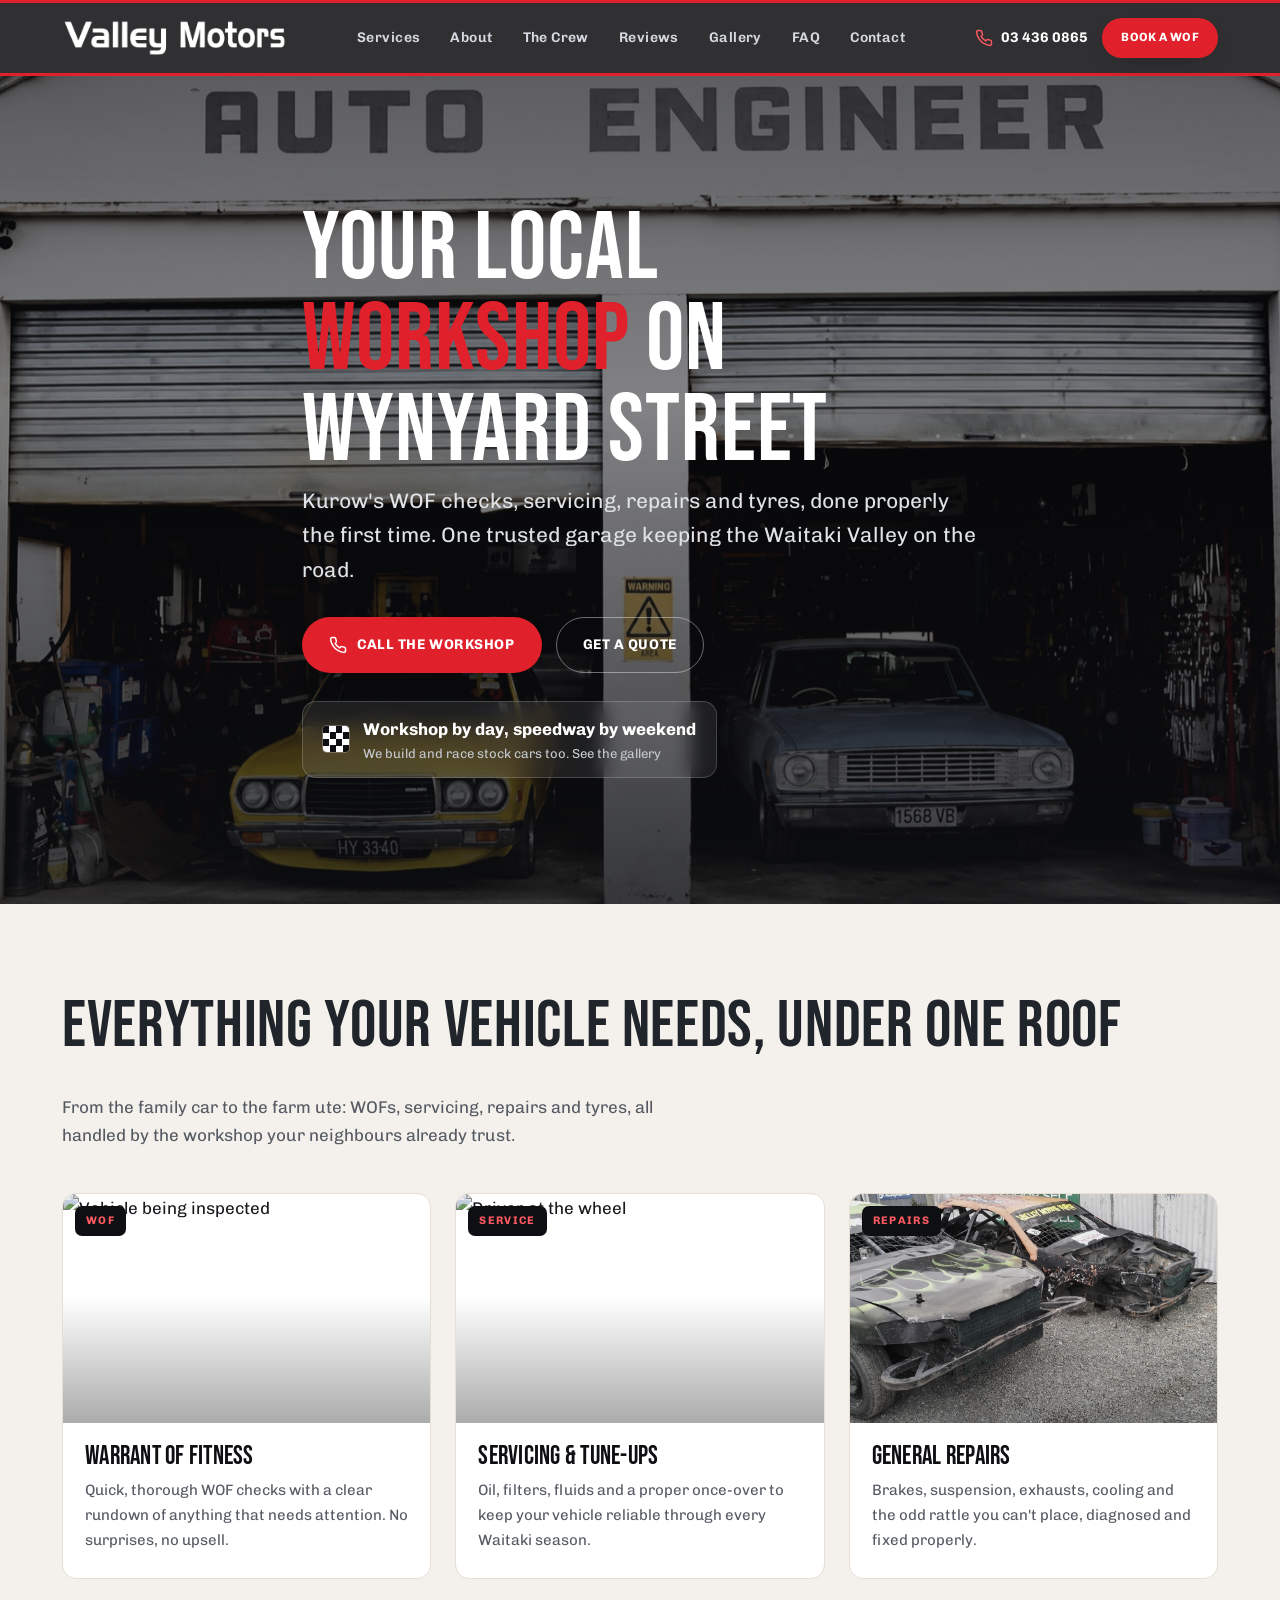
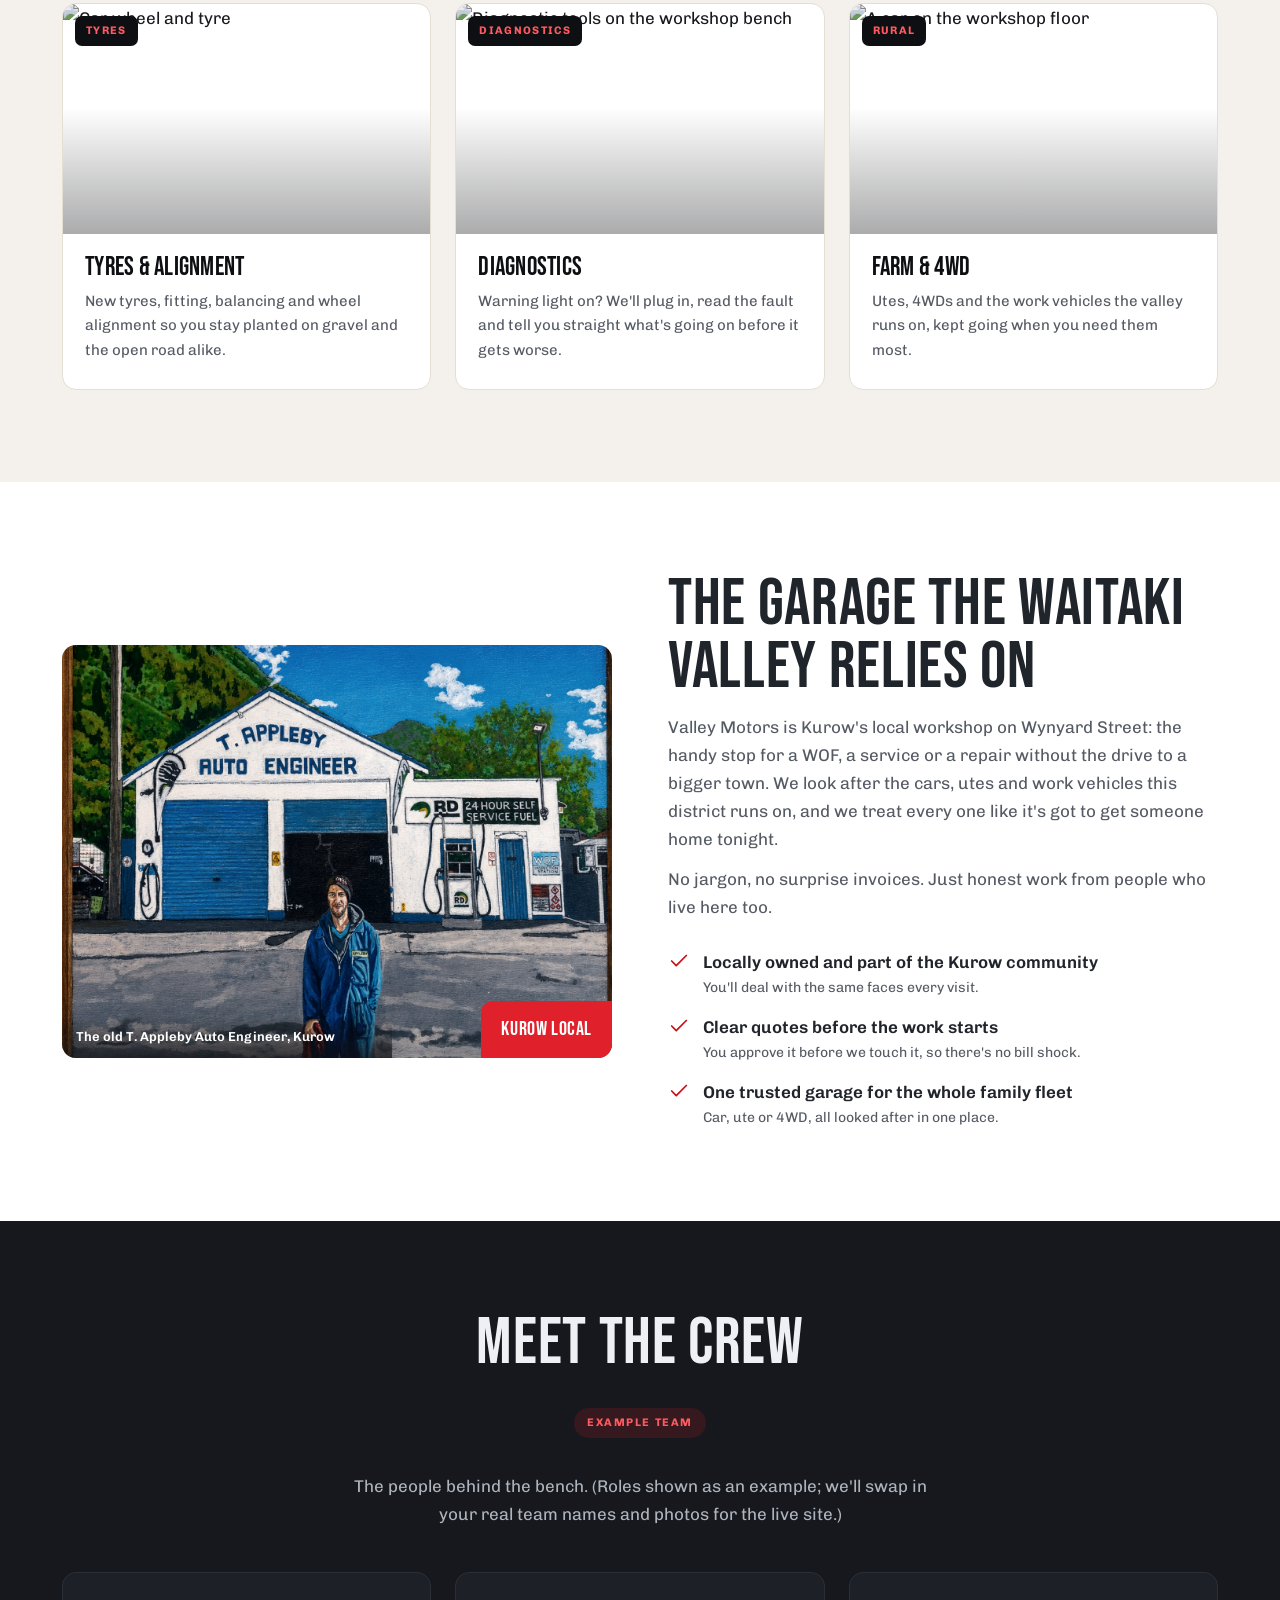
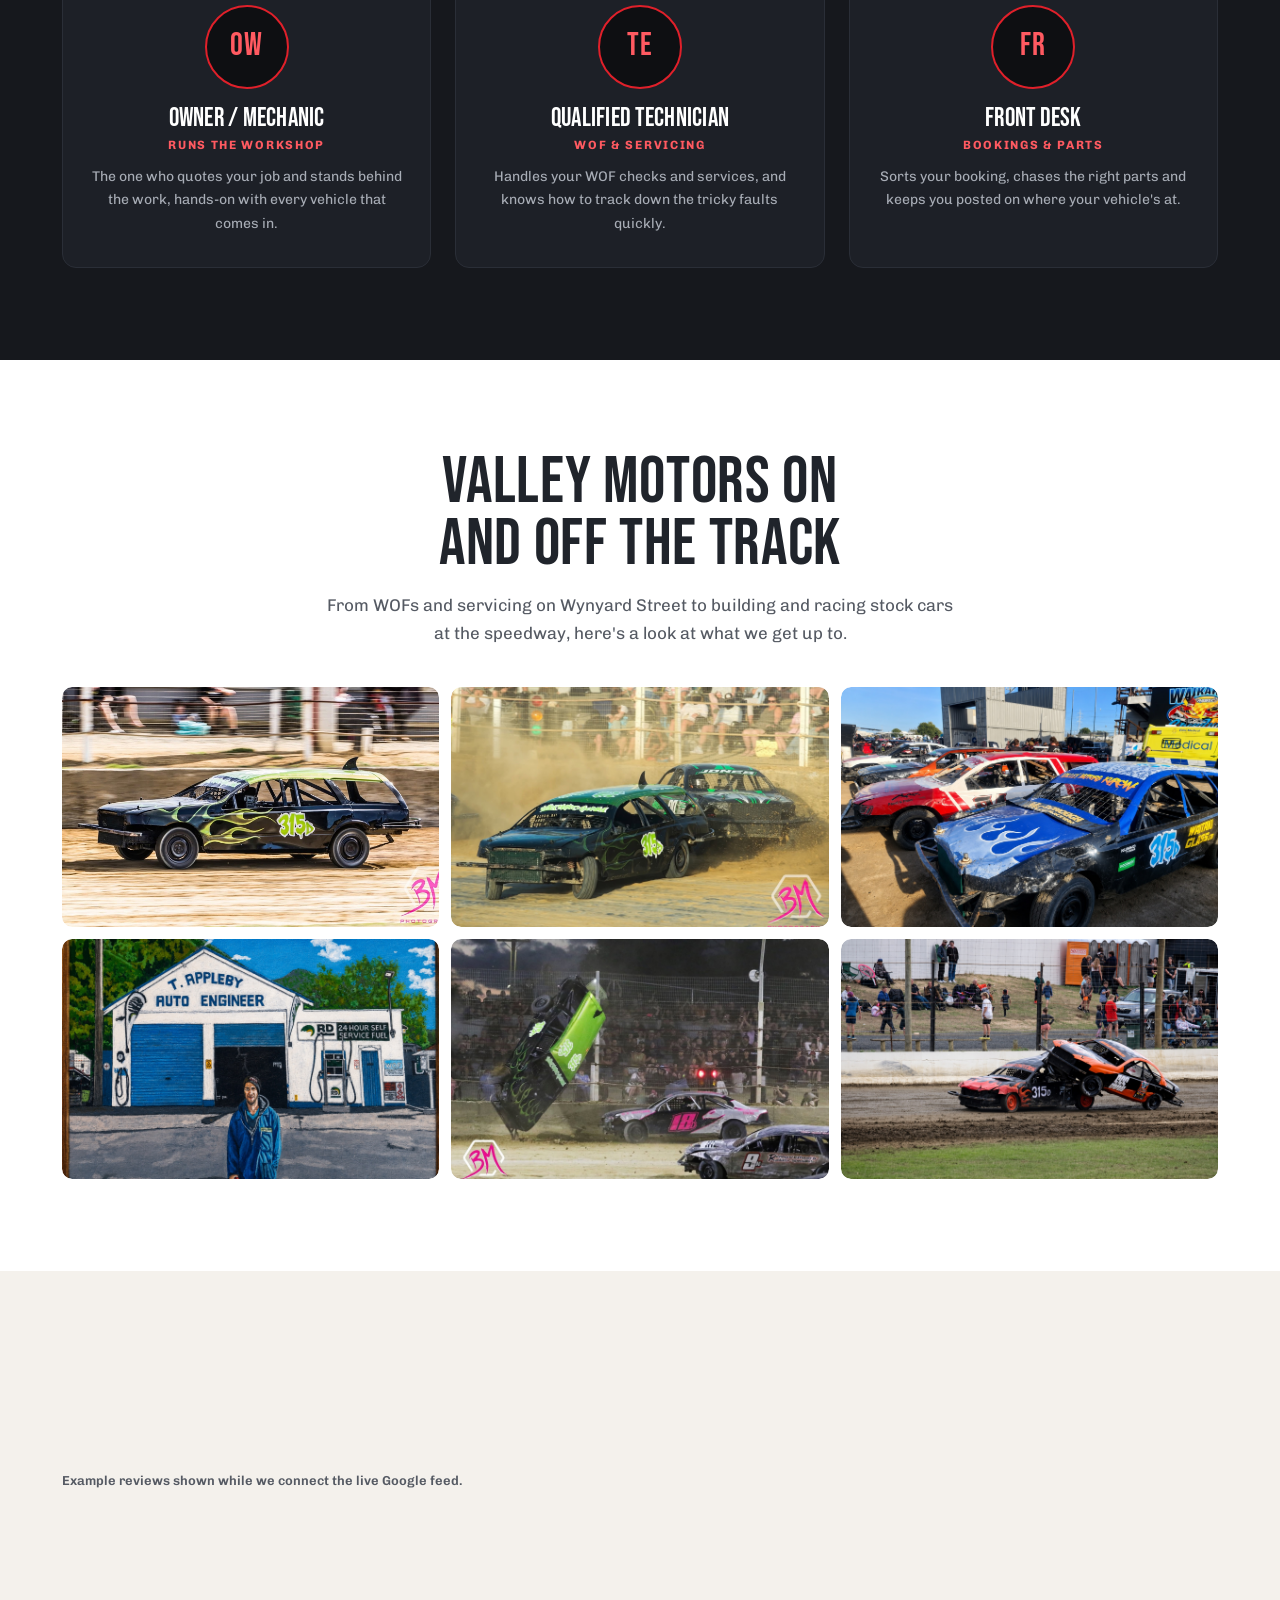
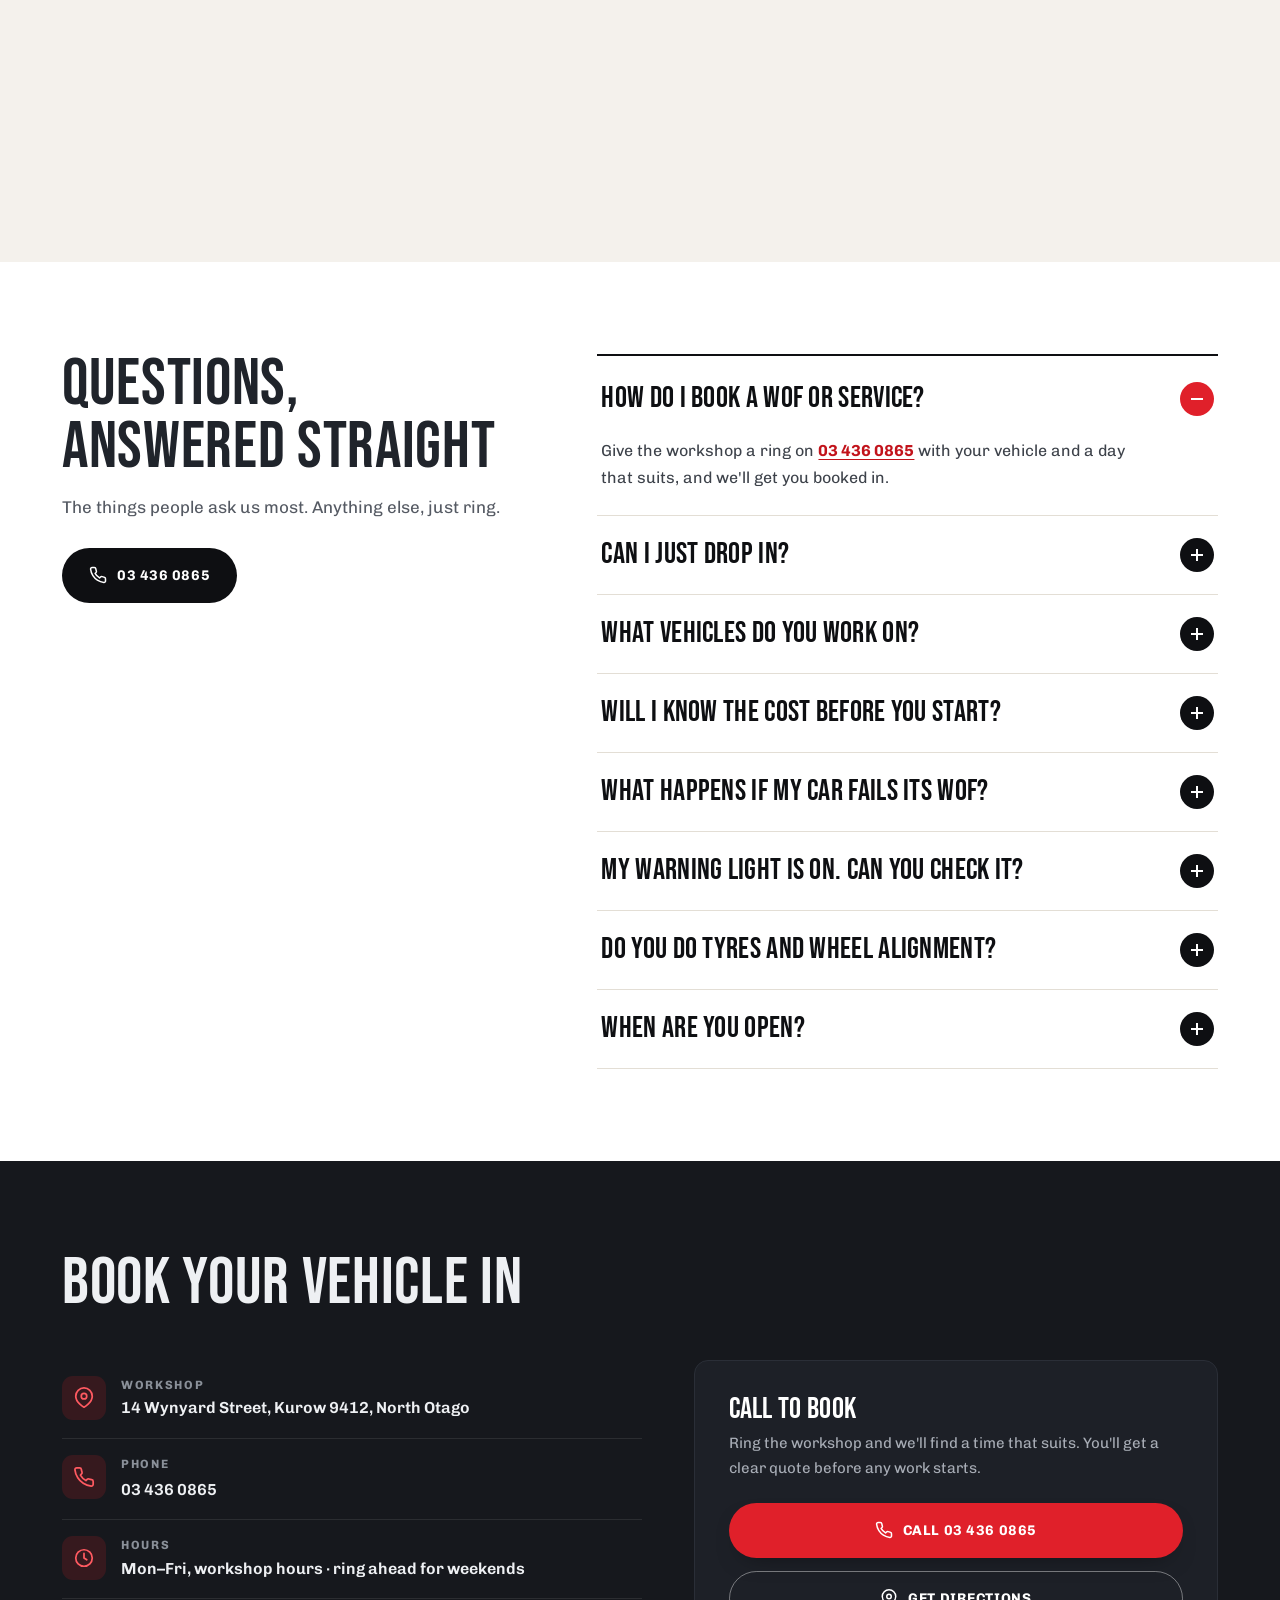
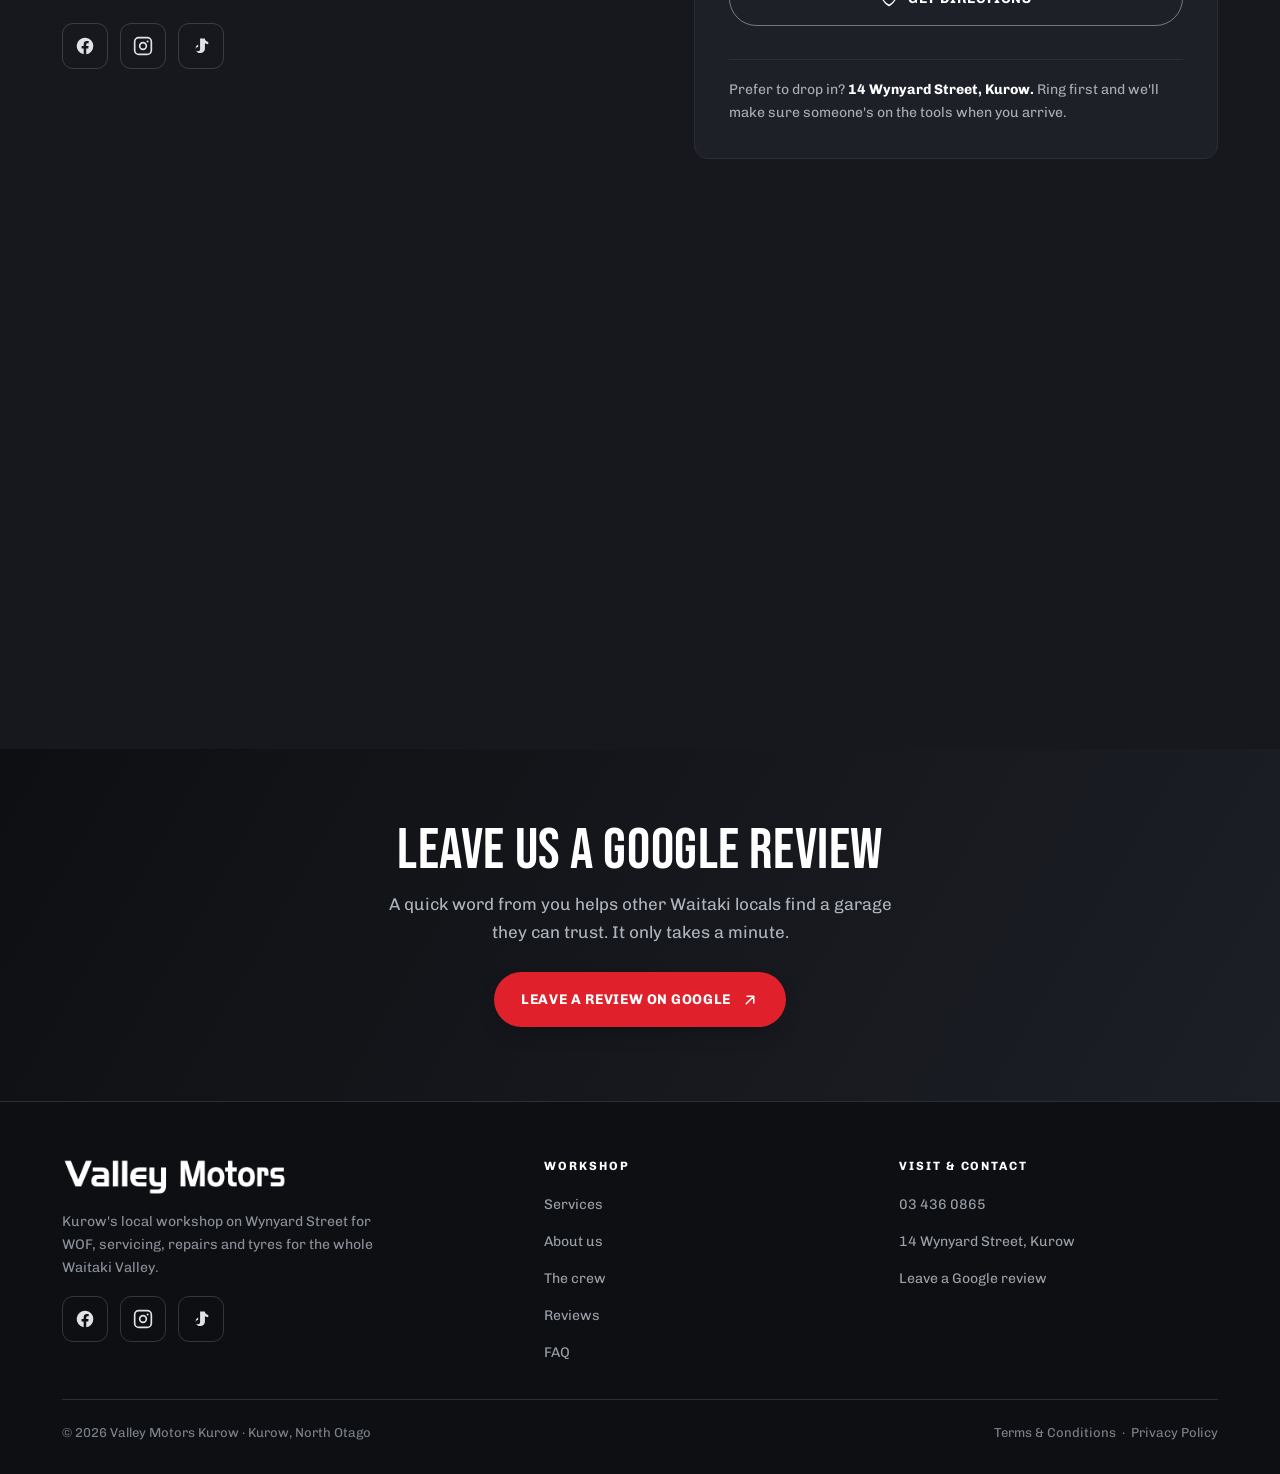
==== commit 23ff056e: "Critique fixes: working booking paths, honest proof, mobile call bar Replace the Gmail button that h" ====
--- a/index.html
+++ b/index.html
@@ -25,7 +25,7 @@
 <header class="nav">
   <div class="wrap nav-inner">
     <a class="brand" href="index.html">
-      <img class="brand-logo" src="img/logo.png" alt="Valley Motors Kurow">
+      <img class="brand-logo" src="img/logo.png" alt="Valley Motors Kurow" width="225" height="38">
     </a>
     <nav class="nav-links" aria-label="Main">
       <a href="#services">Services</a>
@@ -38,7 +38,7 @@
     </nav>
     <div class="nav-cta">
       <a class="nav-phone" href="tel:034360865" aria-label="Call 03 436 0865"><svg class="svg" viewBox="0 0 24 24" aria-hidden="true"><path d="M22 16.92v3a2 2 0 0 1-2.18 2 19.8 19.8 0 0 1-8.63-3.07 19.5 19.5 0 0 1-6-6 19.8 19.8 0 0 1-3.07-8.67A2 2 0 0 1 4.11 2h3a2 2 0 0 1 2 1.72c.13.96.36 1.9.7 2.81a2 2 0 0 1-.45 2.11L8.09 9.91a16 16 0 0 0 6 6l1.27-1.27a2 2 0 0 1 2.11-.45c.9.34 1.85.57 2.81.7A2 2 0 0 1 22 16.92z"/></svg><span>03 436 0865</span></a>
-      <a class="btn btn-primary" href="tel:034360865">Book a WOF</a>
+      <a class="btn btn-primary" href="tel:034360865" aria-label="Call 03 436 0865 to book a WOF">Book a WOF</a>
       <button class="burger" id="burger" type="button" aria-label="Open menu" aria-expanded="false" aria-controls="mobileMenu"><svg viewBox="0 0 24 24" aria-hidden="true"><path d="M3 6h18M3 12h18M3 18h18"/></svg></button>
     </div>
   </div>
@@ -63,17 +63,13 @@
     <div class="hero-slide" style="background-image:url('img/hero3.jpg')"></div>
   </div>
   <div class="wrap">
-    <span class="hero-eyebrow eyebrow">Kurow &middot; Waitaki Valley Mechanic</span>
     <h1>Your local <em>workshop</em> on Wynyard Street</h1>
-    <p class="sub">WOF checks, servicing, repairs and tyres, done properly the first time. One trusted garage keeping the Waitaki Valley on the road.</p>
+    <p class="sub">Kurow's WOF checks, servicing, repairs and tyres, done properly the first time. One trusted garage keeping the Waitaki Valley on the road.</p>
     <div class="hero-cta">
       <a class="btn btn-primary" href="tel:034360865"><svg class="svg" viewBox="0 0 24 24" aria-hidden="true"><path d="M22 16.92v3a2 2 0 0 1-2.18 2 19.8 19.8 0 0 1-8.63-3.07 19.5 19.5 0 0 1-6-6 19.8 19.8 0 0 1-3.07-8.67A2 2 0 0 1 4.11 2h3a2 2 0 0 1 2 1.72c.13.96.36 1.9.7 2.81a2 2 0 0 1-.45 2.11L8.09 9.91a16 16 0 0 0 6 6l1.27-1.27a2 2 0 0 1 2.11-.45c.9.34 1.85.57 2.81.7A2 2 0 0 1 22 16.92z"/></svg>Call the workshop</a>
       <a class="btn btn-ghost" href="#contact">Get a quote</a>
     </div>
-    <div class="review-badge">
-      <span class="stars" role="img" aria-label="5 out of 5 stars"><svg viewBox="0 0 24 24" aria-hidden="true"><path d="M12 2.8l2.8 5.8 6.3.9-4.6 4.4 1.1 6.3L12 17.2l-5.6 3 1.1-6.3L2.9 9.5l6.3-.9z"/></svg><svg viewBox="0 0 24 24" aria-hidden="true"><path d="M12 2.8l2.8 5.8 6.3.9-4.6 4.4 1.1 6.3L12 17.2l-5.6 3 1.1-6.3L2.9 9.5l6.3-.9z"/></svg><svg viewBox="0 0 24 24" aria-hidden="true"><path d="M12 2.8l2.8 5.8 6.3.9-4.6 4.4 1.1 6.3L12 17.2l-5.6 3 1.1-6.3L2.9 9.5l6.3-.9z"/></svg><svg viewBox="0 0 24 24" aria-hidden="true"><path d="M12 2.8l2.8 5.8 6.3.9-4.6 4.4 1.1 6.3L12 17.2l-5.6 3 1.1-6.3L2.9 9.5l6.3-.9z"/></svg><svg viewBox="0 0 24 24" aria-hidden="true"><path d="M12 2.8l2.8 5.8 6.3.9-4.6 4.4 1.1 6.3L12 17.2l-5.6 3 1.1-6.3L2.9 9.5l6.3-.9z"/></svg></span>
-      <span><b>Trusted local garage</b><small>Serving Kurow &amp; the Waitaki Valley</small></span>
-    </div>
+    <a class="review-badge" href="#gallery"><span class="badge-flag" aria-hidden="true"></span><span><b>Workshop by day, speedway by weekend</b><small>We build and race stock cars too. See the gallery</small></span></a>
   </div>
 </section>
 
@@ -89,11 +85,11 @@
     </div>
     <div class="cards">
       <article class="card reveal">
-        <div class="card-img"><span class="tag">WOF</span><img src="https://images.unsplash.com/photo-1619642751034-765dfdf7c58e?w=800&q=70" alt="Mechanic inspecting a vehicle for a Warrant of Fitness" loading="lazy" width="800" height="500"></div>
+        <div class="card-img"><span class="tag">WOF</span><img src="https://images.unsplash.com/photo-1619642751034-765dfdf7c58e?w=800&q=70" alt="Vehicle being inspected" loading="lazy" width="800" height="500"></div>
         <div class="card-body"><h3>Warrant of Fitness</h3><p>Quick, thorough WOF checks with a clear rundown of anything that needs attention. No surprises, no upsell.</p></div>
       </article>
       <article class="card reveal">
-        <div class="card-img"><span class="tag">Service</span><img src="https://images.unsplash.com/photo-1449965408869-eaa3f722e40d?w=800&q=70" alt="Engine bay during a vehicle service" loading="lazy" width="800" height="500"></div>
+        <div class="card-img"><span class="tag">Service</span><img src="https://images.unsplash.com/photo-1449965408869-eaa3f722e40d?w=800&q=70" alt="Driver at the wheel" loading="lazy" width="800" height="500"></div>
         <div class="card-body"><h3>Servicing &amp; Tune-ups</h3><p>Oil, filters, fluids and a proper once-over to keep your vehicle reliable through every Waitaki season.</p></div>
       </article>
       <article class="card reveal">
@@ -101,7 +97,7 @@
         <div class="card-body"><h3>General Repairs</h3><p>Brakes, suspension, exhausts, cooling and the odd rattle you can't place, diagnosed and fixed properly.</p></div>
       </article>
       <article class="card reveal">
-        <div class="card-img"><span class="tag">Tyres</span><img src="https://images.unsplash.com/photo-1580273916550-e323be2ae537?w=800&q=70" alt="New tyres ready to be fitted" loading="lazy" width="800" height="500"></div>
+        <div class="card-img"><span class="tag">Tyres</span><img src="https://images.unsplash.com/photo-1580273916550-e323be2ae537?w=800&q=70" alt="Car wheel and tyre" loading="lazy" width="800" height="500"></div>
         <div class="card-body"><h3>Tyres &amp; Alignment</h3><p>New tyres, fitting, balancing and wheel alignment so you stay planted on gravel and the open road alike.</p></div>
       </article>
       <article class="card reveal">
@@ -109,7 +105,7 @@
         <div class="card-body"><h3>Diagnostics</h3><p>Warning light on? We'll plug in, read the fault and tell you straight what's going on before it gets worse.</p></div>
       </article>
       <article class="card reveal">
-        <div class="card-img"><span class="tag">Rural</span><img src="https://images.unsplash.com/photo-1492144534655-ae79c964c9d7?w=800&q=70" alt="Farm and 4WD vehicle serviced at the workshop" loading="lazy" width="800" height="500"></div>
+        <div class="card-img"><span class="tag">Rural</span><img src="https://images.unsplash.com/photo-1492144534655-ae79c964c9d7?w=800&q=70" alt="A car on the workshop floor" loading="lazy" width="800" height="500"></div>
         <div class="card-body"><h3>Farm &amp; 4WD</h3><p>Utes, 4WDs and the work vehicles the valley runs on, kept going when you need them most.</p></div>
       </article>
     </div>
@@ -120,8 +116,9 @@
 <section class="section" id="about">
   <div class="wrap split">
     <div class="about-img reveal">
-      <img src="img/about.jpg" alt="Inside the Valley Motors Kurow workshop" loading="lazy" width="1400" height="1400">
+      <img src="img/about.jpg" alt="Framed painting of the T. Appleby Auto Engineer workshop in Kurow, with a mechanic standing out front" loading="lazy" width="1400" height="1400">
       <span class="corner">Kurow local</span>
+      <span class="about-cap">The old T. Appleby Auto Engineer, Kurow</span>
     </div>
     <div class="reveal">
               <h2>The garage the Waitaki Valley relies on</h2>
@@ -140,8 +137,8 @@
 <section class="section section-dark" id="crew">
   <div class="wrap">
     <div class="head-row head-center reveal">
+      <h2>Meet the crew</h2>
       <span class="badge-pill">Example team</span>
-      <h2>Meet the crew</h2>
       <p class="lead">The people behind the bench. (Roles shown as an example; we'll swap in your real team names and photos for the live site.)</p>
     </div>
     <div class="crew-grid">
@@ -168,19 +165,19 @@
 </section>
 
 <!-- Gallery -->
-<section class="section section-dark section-gallery" id="gallery">
+<section class="section section-gallery" id="gallery">
   <div class="wrap">
     <div class="section-head reveal">
               <h2>Valley Motors on and off the track</h2>
       <p>From WOFs and servicing on Wynyard Street to building and racing stock cars at the speedway, here's a look at what we get up to.</p>
     </div>
     <div class="vm-gallery reveal">
-      <a href="img/g1.jpg" target="_blank" rel="noopener" aria-label="Open photo in a new tab"><img src="img/g1.jpg" width="1600" height="900" alt="Valley Motors stock car" loading="lazy"></a>
-      <a href="img/g2.jpg" target="_blank" rel="noopener" aria-label="Open photo in a new tab"><img src="img/g2.jpg" width="1600" height="1065" alt="Stock car racing action" loading="lazy"></a>
-      <a href="img/g3.jpg" target="_blank" rel="noopener" aria-label="Open photo in a new tab"><img src="img/g3.jpg" width="1600" height="1200" alt="In the speedway pits" loading="lazy"></a>
-      <a href="img/g4.jpg" target="_blank" rel="noopener" aria-label="Open photo in a new tab"><img src="img/g4.jpg" width="1600" height="1600" alt="The Kurow workshop" loading="lazy"></a>
-      <a href="img/g5.jpg" target="_blank" rel="noopener" aria-label="Open photo in a new tab"><img src="img/g5.jpg" width="1600" height="1069" alt="Stock car airborne at the speedway" loading="lazy"></a>
-      <a href="img/g6.jpg" target="_blank" rel="noopener" aria-label="Open photo in a new tab"><img src="img/g6.jpg" width="1600" height="1066" alt="Race day action" loading="lazy"></a>
+      <figure><img src="img/g1.jpg" width="1600" height="900" alt="Valley Motors stock car" loading="lazy"></figure>
+      <figure><img src="img/g2.jpg" width="1600" height="1065" alt="Stock car racing action" loading="lazy"></figure>
+      <figure><img src="img/g3.jpg" width="1600" height="1200" alt="In the speedway pits" loading="lazy"></figure>
+      <figure><img src="img/g4.jpg" width="1600" height="1600" alt="The Kurow workshop" loading="lazy"></figure>
+      <figure><img src="img/g5.jpg" width="1600" height="1069" alt="Stock car airborne at the speedway" loading="lazy"></figure>
+      <figure><img src="img/g6.jpg" width="1600" height="1066" alt="Race day action" loading="lazy"></figure>
     </div>
   </div>
 </section>
@@ -191,7 +188,7 @@
     <div class="head-row reveal">
       <div>
                 <h2>What Waitaki locals say</h2>
-      </div>
+          </div>
       <a class="btn btn-dark" href="https://www.google.com/maps/search/?api=1&query=Valley+Motors+Kurow" target="_blank" rel="noopener">See us on Google<svg class="svg" viewBox="0 0 24 24" aria-hidden="true"><path d="M7 17 17 7M8 7h9v9"/></svg></a>
     </div>
     <p class="rev-note">Example reviews shown while we connect the live Google feed.</p>
@@ -199,30 +196,22 @@
       <article class="rev-card reveal">
         <span class="stars" role="img" aria-label="5 out of 5 stars"><svg viewBox="0 0 24 24" aria-hidden="true"><path d="M12 2.8l2.8 5.8 6.3.9-4.6 4.4 1.1 6.3L12 17.2l-5.6 3 1.1-6.3L2.9 9.5l6.3-.9z"/></svg><svg viewBox="0 0 24 24" aria-hidden="true"><path d="M12 2.8l2.8 5.8 6.3.9-4.6 4.4 1.1 6.3L12 17.2l-5.6 3 1.1-6.3L2.9 9.5l6.3-.9z"/></svg><svg viewBox="0 0 24 24" aria-hidden="true"><path d="M12 2.8l2.8 5.8 6.3.9-4.6 4.4 1.1 6.3L12 17.2l-5.6 3 1.1-6.3L2.9 9.5l6.3-.9z"/></svg><svg viewBox="0 0 24 24" aria-hidden="true"><path d="M12 2.8l2.8 5.8 6.3.9-4.6 4.4 1.1 6.3L12 17.2l-5.6 3 1.1-6.3L2.9 9.5l6.3-.9z"/></svg><svg viewBox="0 0 24 24" aria-hidden="true"><path d="M12 2.8l2.8 5.8 6.3.9-4.6 4.4 1.1 6.3L12 17.2l-5.6 3 1.1-6.3L2.9 9.5l6.3-.9z"/></svg></span>
         <p>"Rang up needing a WOF before a trip and they fitted me in the same week. Found a worn brake pad, showed me, and had it sorted without any fuss. Good honest local garage."</p>
-        <div class="rev-who"><span class="ini">JM</span><div><b>Jason M.</b><small>Kurow &middot; Google review</small></div></div>
+        <div class="rev-who"><span class="ini">JM</span><div><b>Jason M.</b><small>Kurow &middot; Example review</small></div></div>
       </article>
       <article class="rev-card reveal">
         <span class="stars" role="img" aria-label="5 out of 5 stars"><svg viewBox="0 0 24 24" aria-hidden="true"><path d="M12 2.8l2.8 5.8 6.3.9-4.6 4.4 1.1 6.3L12 17.2l-5.6 3 1.1-6.3L2.9 9.5l6.3-.9z"/></svg><svg viewBox="0 0 24 24" aria-hidden="true"><path d="M12 2.8l2.8 5.8 6.3.9-4.6 4.4 1.1 6.3L12 17.2l-5.6 3 1.1-6.3L2.9 9.5l6.3-.9z"/></svg><svg viewBox="0 0 24 24" aria-hidden="true"><path d="M12 2.8l2.8 5.8 6.3.9-4.6 4.4 1.1 6.3L12 17.2l-5.6 3 1.1-6.3L2.9 9.5l6.3-.9z"/></svg><svg viewBox="0 0 24 24" aria-hidden="true"><path d="M12 2.8l2.8 5.8 6.3.9-4.6 4.4 1.1 6.3L12 17.2l-5.6 3 1.1-6.3L2.9 9.5l6.3-.9z"/></svg><svg viewBox="0 0 24 24" aria-hidden="true"><path d="M12 2.8l2.8 5.8 6.3.9-4.6 4.4 1.1 6.3L12 17.2l-5.6 3 1.1-6.3L2.9 9.5l6.3-.9z"/></svg></span>
         <p>"Take both our vehicles here now. They tell you straight what needs doing and what can wait, and the price is always fair. So handy having a proper mechanic in town."</p>
-        <div class="rev-who"><span class="ini">RH</span><div><b>Robyn H.</b><small>Duntroon &middot; Google review</small></div></div>
+        <div class="rev-who"><span class="ini">RH</span><div><b>Robyn H.</b><small>Duntroon &middot; Example review</small></div></div>
       </article>
       <article class="rev-card reveal">
         <span class="stars" role="img" aria-label="5 out of 5 stars"><svg viewBox="0 0 24 24" aria-hidden="true"><path d="M12 2.8l2.8 5.8 6.3.9-4.6 4.4 1.1 6.3L12 17.2l-5.6 3 1.1-6.3L2.9 9.5l6.3-.9z"/></svg><svg viewBox="0 0 24 24" aria-hidden="true"><path d="M12 2.8l2.8 5.8 6.3.9-4.6 4.4 1.1 6.3L12 17.2l-5.6 3 1.1-6.3L2.9 9.5l6.3-.9z"/></svg><svg viewBox="0 0 24 24" aria-hidden="true"><path d="M12 2.8l2.8 5.8 6.3.9-4.6 4.4 1.1 6.3L12 17.2l-5.6 3 1.1-6.3L2.9 9.5l6.3-.9z"/></svg><svg viewBox="0 0 24 24" aria-hidden="true"><path d="M12 2.8l2.8 5.8 6.3.9-4.6 4.4 1.1 6.3L12 17.2l-5.6 3 1.1-6.3L2.9 9.5l6.3-.9z"/></svg><svg viewBox="0 0 24 24" aria-hidden="true"><path d="M12 2.8l2.8 5.8 6.3.9-4.6 4.4 1.1 6.3L12 17.2l-5.6 3 1.1-6.3L2.9 9.5l6.3-.9z"/></svg></span>
         <p>"The ute went down mid-lambing and they got it back on the road quick. Knew it was urgent and didn't muck around. Can't ask for more than that out here."</p>
-        <div class="rev-who"><span class="ini">DS</span><div><b>Dave S.</b><small>Otematata &middot; Google review</small></div></div>
-      </article>
-    </div>
-  </div>
-</section>
-
-<!-- Leave a review banner -->
-<section class="rev-banner">
-  <div class="wrap">
-            <h2>Leave us a Google review</h2>
-    <p>A quick word from you helps other Waitaki locals find a garage they can trust. It only takes a minute.</p>
-    <a class="btn btn-primary" href="https://www.google.com/maps/search/?api=1&query=Valley+Motors+Kurow" target="_blank" rel="noopener">Leave a review on Google<svg class="svg" viewBox="0 0 24 24" aria-hidden="true"><path d="M7 17 17 7M8 7h9v9"/></svg></a>
-  </div>
-</section>
+        <div class="rev-who"><span class="ini">DS</span><div><b>Dave S.</b><small>Otematata &middot; Example review</small></div></div>
+      </article>
+    </div>
+  </div>
+</section>
+
 
 <!-- FAQ -->
 <section class="section section-faq" id="faq" aria-labelledby="faq-title">
@@ -235,7 +224,7 @@
     <div class="faq-list reveal">
         <details class="faq-item" open>
           <summary><span>How do I book a WOF or service?</span><i aria-hidden="true"></i></summary>
-          <div class="faq-a"><p>Give the workshop a ring on <a href="tel:034360865">03 436 0865</a>, or use <b>Email the workshop</b> below with your vehicle and a day that suits, and we'll get you booked in.</p></div>
+          <div class="faq-a"><p>Give the workshop a ring on <a href="tel:034360865">03 436 0865</a> with your vehicle and a day that suits, and we'll get you booked in.</p></div>
         </details>
         <details class="faq-item">
           <summary><span>Can I just drop in?</span><i aria-hidden="true"></i></summary>
@@ -268,7 +257,7 @@
     </div>
   </div>
 </section>
-<script type="application/ld+json">{"@context": "https://schema.org", "@type": "FAQPage", "mainEntity": [{"@type": "Question", "name": "How do I book a WOF or service?", "acceptedAnswer": {"@type": "Answer", "text": "Give the workshop a ring on 03 436 0865, or use Email the workshop below with your vehicle and a day that suits, and we'll get you booked in."}}, {"@type": "Question", "name": "Can I just drop in?", "acceptedAnswer": {"@type": "Answer", "text": "You're welcome to, but ring first. That way we can make sure someone's on the tools when you arrive at 14 Wynyard Street."}}, {"@type": "Question", "name": "What vehicles do you work on?", "acceptedAnswer": {"@type": "Answer", "text": "Family cars, utes, 4WDs and the farm and work vehicles the Waitaki Valley runs on."}}, {"@type": "Question", "name": "Will I know the cost before you start?", "acceptedAnswer": {"@type": "Answer", "text": "Yes. You get a clear quote first and approve it before we touch the vehicle, so there's no bill shock."}}, {"@type": "Question", "name": "What happens if my car fails its WOF?", "acceptedAnswer": {"@type": "Answer", "text": "We'll show you what failed and why, and quote the fix. Under NZTA rules you have 28 days to get the work done and bring it back for a recheck of the failed items."}}, {"@type": "Question", "name": "My warning light is on. Can you check it?", "acceptedAnswer": {"@type": "Answer", "text": "Yes. We plug in, read the fault code and tell you straight what's going on before it turns into something bigger."}}, {"@type": "Question", "name": "Do you do tyres and wheel alignment?", "acceptedAnswer": {"@type": "Answer", "text": "We do: new tyres, fitting, balancing and wheel alignment for gravel roads and the open road alike."}}, {"@type": "Question", "name": "When are you open?", "acceptedAnswer": {"@type": "Answer", "text": "Monday to Friday during workshop hours. For weekends, ring ahead on 03 436 0865."}}]}</script>
+<script type="application/ld+json">{"@context": "https://schema.org", "@type": "FAQPage", "mainEntity": [{"@type": "Question", "name": "How do I book a WOF or service?", "acceptedAnswer": {"@type": "Answer", "text": "Give the workshop a ring on 03 436 0865 with your vehicle and a day that suits, and we'll get you booked in."}}, {"@type": "Question", "name": "Can I just drop in?", "acceptedAnswer": {"@type": "Answer", "text": "You're welcome to, but ring first. That way we can make sure someone's on the tools when you arrive at 14 Wynyard Street."}}, {"@type": "Question", "name": "What vehicles do you work on?", "acceptedAnswer": {"@type": "Answer", "text": "Family cars, utes, 4WDs and the farm and work vehicles the Waitaki Valley runs on."}}, {"@type": "Question", "name": "Will I know the cost before you start?", "acceptedAnswer": {"@type": "Answer", "text": "Yes. You get a clear quote first and approve it before we touch the vehicle, so there's no bill shock."}}, {"@type": "Question", "name": "What happens if my car fails its WOF?", "acceptedAnswer": {"@type": "Answer", "text": "We'll show you what failed and why, and quote the fix. Under NZTA rules you have 28 days to get the work done and bring it back for a recheck of the failed items."}}, {"@type": "Question", "name": "My warning light is on. Can you check it?", "acceptedAnswer": {"@type": "Answer", "text": "Yes. We plug in, read the fault code and tell you straight what's going on before it turns into something bigger."}}, {"@type": "Question", "name": "Do you do tyres and wheel alignment?", "acceptedAnswer": {"@type": "Answer", "text": "We do: new tyres, fitting, balancing and wheel alignment for gravel roads and the open road alike."}}, {"@type": "Question", "name": "When are you open?", "acceptedAnswer": {"@type": "Answer", "text": "Monday to Friday during workshop hours. For weekends, ring ahead on 03 436 0865."}}]}</script>
 
 <!-- Contact -->
 <section class="section section-dark" id="contact">
@@ -279,15 +268,15 @@
       <div class="reveal">
         <div class="info-row">
           <span class="ic"><svg class="svg" viewBox="0 0 24 24" aria-hidden="true"><path d="M21 10c0 7-9 12-9 12s-9-5-9-12a9 9 0 0 1 18 0z"/><circle cx="12" cy="10" r="3"/></svg></span>
-          <div><h4>Workshop</h4><p>14 Wynyard Street, Kurow 9412, North Otago</p></div>
+          <div><h3 class="info-h">Workshop</h3><p>14 Wynyard Street, Kurow 9412, North Otago</p></div>
         </div>
         <div class="info-row">
           <span class="ic"><svg class="svg" viewBox="0 0 24 24" aria-hidden="true"><path d="M22 16.92v3a2 2 0 0 1-2.18 2 19.8 19.8 0 0 1-8.63-3.07 19.5 19.5 0 0 1-6-6 19.8 19.8 0 0 1-3.07-8.67A2 2 0 0 1 4.11 2h3a2 2 0 0 1 2 1.72c.13.96.36 1.9.7 2.81a2 2 0 0 1-.45 2.11L8.09 9.91a16 16 0 0 0 6 6l1.27-1.27a2 2 0 0 1 2.11-.45c.9.34 1.85.57 2.81.7A2 2 0 0 1 22 16.92z"/></svg></span>
-          <div><h4>Phone</h4><a href="tel:034360865">03 436 0865</a></div>
+          <div><h3 class="info-h">Phone</h3><a href="tel:034360865">03 436 0865</a></div>
         </div>
         <div class="info-row">
           <span class="ic"><svg class="svg" viewBox="0 0 24 24" aria-hidden="true"><circle cx="12" cy="12" r="9"/><path d="M12 7v5l3 2"/></svg></span>
-          <div><h4>Hours</h4><p>Mon–Fri, workshop hours &middot; ring ahead for weekends</p></div>
+          <div><h3 class="info-h">Hours</h3><p>Mon–Fri, workshop hours &middot; ring ahead for weekends</p></div>
         </div>
         <div class="socials">
           <a href="https://www.facebook.com/p/Valley-Motors-Kurow-100063789033174/" target="_blank" rel="noopener" aria-label="Facebook"><svg viewBox="0 0 24 24" fill="currentColor"><path d="M22 12a10 10 0 1 0-11.6 9.9v-7H7.9V12h2.5V9.8c0-2.5 1.5-3.9 3.8-3.9 1.1 0 2.2.2 2.2.2v2.5h-1.3c-1.2 0-1.6.8-1.6 1.6V12h2.8l-.4 2.9h-2.4v7A10 10 0 0 0 22 12z"/></svg></a>
@@ -296,10 +285,10 @@
         </div>
       </div>
       <div class="contact-actions reveal">
-        <h3>Two easy ways to reach us</h3>
-        <p>Call the workshop or drop us a line and we'll get you booked in.</p>
+        <h3>Call to book</h3>
+        <p>Ring the workshop and we'll find a time that suits. You'll get a clear quote before any work starts.</p>
         <a class="btn btn-primary" href="tel:034360865"><svg class="svg" viewBox="0 0 24 24" aria-hidden="true"><path d="M22 16.92v3a2 2 0 0 1-2.18 2 19.8 19.8 0 0 1-8.63-3.07 19.5 19.5 0 0 1-6-6 19.8 19.8 0 0 1-3.07-8.67A2 2 0 0 1 4.11 2h3a2 2 0 0 1 2 1.72c.13.96.36 1.9.7 2.81a2 2 0 0 1-.45 2.11L8.09 9.91a16 16 0 0 0 6 6l1.27-1.27a2 2 0 0 1 2.11-.45c.9.34 1.85.57 2.81.7A2 2 0 0 1 22 16.92z"/></svg>Call 03 436 0865</a>
-        <a class="btn btn-ghost" href="#" data-gmail data-su="Enquiry%20for%20Valley%20Motors%20Kurow" data-body="Hi%20Valley%20Motors%2C%0A%0AI%27d%20like%20to%20book%20my%20vehicle%20in%20for%3A%0A%0AVehicle%3A%20%0APreferred%20day%2Ftime%3A%20%0A%0AThanks%2C"><svg class="svg" viewBox="0 0 24 24" aria-hidden="true"><path d="M4 4h16v16H4z"/><path d="m4 6 8 6 8-6"/></svg>Email the workshop</a>
+        <a class="btn btn-ghost" href="https://www.google.com/maps/dir/?api=1&destination=14+Wynyard+Street+Kurow" target="_blank" rel="noopener"><svg class="svg" viewBox="0 0 24 24" aria-hidden="true"><path d="M21 10c0 7-9 12-9 12s-9-5-9-12a9 9 0 0 1 18 0z"/><circle cx="12" cy="10" r="3"/></svg>Get directions</a>
         <div class="hours-mini">Prefer to drop in? <b>14 Wynyard Street, Kurow.</b> Ring first and we'll make sure someone's on the tools when you arrive.</div>
       </div>
     </div>
@@ -314,14 +303,24 @@
   </div>
 </section>
 
+<!-- Leave a review banner -->
+<section class="rev-banner">
+  <div class="wrap">
+            <h2>Leave us a Google review</h2>
+    <p>A quick word from you helps other Waitaki locals find a garage they can trust. It only takes a minute.</p>
+    <a class="btn btn-primary" href="https://www.google.com/maps/search/?api=1&query=Valley+Motors+Kurow" target="_blank" rel="noopener">Leave a review on Google<svg class="svg" viewBox="0 0 24 24" aria-hidden="true"><path d="M7 17 17 7M8 7h9v9"/></svg></a>
+  </div>
+</section>
 </main>
+
+<a class="callbar" href="tel:034360865"><svg class="svg" viewBox="0 0 24 24" aria-hidden="true"><path d="M22 16.92v3a2 2 0 0 1-2.18 2 19.8 19.8 0 0 1-8.63-3.07 19.5 19.5 0 0 1-6-6 19.8 19.8 0 0 1-3.07-8.67A2 2 0 0 1 4.11 2h3a2 2 0 0 1 2 1.72c.13.96.36 1.9.7 2.81a2 2 0 0 1-.45 2.11L8.09 9.91a16 16 0 0 0 6 6l1.27-1.27a2 2 0 0 1 2.11-.45c.9.34 1.85.57 2.81.7A2 2 0 0 1 22 16.92z"/></svg><span>Call the workshop</span><b>03 436 0865</b></a>
 
 <!-- Footer -->
 <footer class="foot">
   <div class="wrap">
     <div class="foot-top">
       <div>
-        <a class="brand" href="index.html"><img class="brand-logo brand-logo--foot" src="img/logo.png" alt="Valley Motors Kurow"></a>
+        <a class="brand" href="index.html"><img class="brand-logo brand-logo--foot" src="img/logo.png" alt="Valley Motors Kurow" width="260" height="44"></a>
         <p class="blurb">Kurow's local workshop on Wynyard Street for WOF, servicing, repairs and tyres for the whole Waitaki Valley.</p>
         <div class="socials">
           <a href="https://www.facebook.com/p/Valley-Motors-Kurow-100063789033174/" target="_blank" rel="noopener" aria-label="Facebook"><svg viewBox="0 0 24 24" fill="currentColor"><path d="M22 12a10 10 0 1 0-11.6 9.9v-7H7.9V12h2.5V9.8c0-2.5 1.5-3.9 3.8-3.9 1.1 0 2.2.2 2.2.2v2.5h-1.3c-1.2 0-1.6.8-1.6 1.6V12h2.8l-.4 2.9h-2.4v7A10 10 0 0 0 22 12z"/></svg></a>
@@ -330,7 +329,7 @@
         </div>
       </div>
       <div>
-        <h5>Workshop</h5>
+        <h2 class="foot-h">Workshop</h2>
         <ul>
           <li><a href="#services">Services</a></li>
           <li><a href="#about">About us</a></li>
@@ -340,7 +339,7 @@
         </ul>
       </div>
       <div>
-        <h5>Visit &amp; contact</h5>
+        <h2 class="foot-h">Visit &amp; contact</h2>
         <ul>
           <li><a href="tel:034360865">03 436 0865</a></li>
           <li><a href="https://www.google.com/maps/search/?api=1&query=Valley+Motors+Kurow" target="_blank" rel="noopener">14 Wynyard Street, Kurow</a></li>
--- a/css/style.css
+++ b/css/style.css
@@ -45,7 +45,7 @@
   letter-spacing:.04em;text-transform:uppercase;font-size:14px;padding:15px 26px;border-radius:999px;
   border:1.5px solid transparent;cursor:pointer;transition:transform .18s ease,background .2s,box-shadow .2s;min-height:48px}
 .btn:hover{transform:translateY(-2px)}
-.btn-primary{background:var(--accent);color:#fff;box-shadow:0 12px 28px -12px rgba(224,32,42,.7)}
+.btn-primary{background:var(--accent);color:#fff;box-shadow:0 10px 24px -14px rgba(0,0,0,.55)}
 .btn-primary:hover{background:var(--accent-deep);color:#fff}
 .btn-ghost{background:transparent;color:#fff;border-color:rgba(255,255,255,.4)}
 .btn-ghost:hover{border-color:#fff;background:rgba(255,255,255,.08)}
@@ -89,8 +89,6 @@
 .hero::after{content:"";position:absolute;inset:0;z-index:1;
   background:linear-gradient(180deg,rgba(14,15,18,.66) 0%,rgba(14,15,18,.5) 40%,rgba(14,15,18,.82) 100%)}
 .hero .wrap{position:relative;z-index:2;padding-top:70px;padding-bottom:70px}
-.hero-eyebrow{display:inline-flex;align-items:center;gap:9px;color:var(--accent-text)}
-.hero-eyebrow::before{content:"";width:34px;height:2px;background:var(--accent)}
 .hero h1{font-size:clamp(52px,9vw,96px);text-transform:uppercase;margin:18px 0 6px;max-width:15ch}
 .hero h1 em{font-style:normal;color:var(--accent)} /* large text: 3:1 is the bar */
 .hero p.sub{font-size:clamp(17px,2.2vw,21px);color:#dfe2e7;max-width:560px}
@@ -110,11 +108,12 @@
 .card{background:var(--paper);border:1px solid #e7e2d9;border-radius:var(--radius);overflow:hidden;
   transition:transform .22s ease,box-shadow .22s;display:flex;flex-direction:column}
 .section-bone .card{border-color:#e4ded3}
-.card:hover{transform:translateY(-5px);box-shadow:var(--shadow)}
+
 .card-img{aspect-ratio:16/10;overflow:hidden;position:relative}
-.card-img img{width:100%;height:100%;object-fit:cover;filter:saturate(.82) contrast(1.05);transition:transform .5s ease}
-.card:hover .card-img img{transform:scale(1.06)}
-.card-img .tag{position:absolute;left:12px;top:12px;background:var(--ink);color:var(--accent-text);font-family:"Chivo";
+.card-img img{width:100%;height:100%;object-fit:cover;filter:saturate(.55) contrast(1.08) brightness(.92)}
+.card-img::after{content:"";position:absolute;inset:0;background:linear-gradient(180deg,rgba(14,15,18,0) 45%,rgba(14,15,18,.35));pointer-events:none}
+
+.card-img .tag{position:absolute;z-index:2;left:12px;top:12px;background:var(--ink);color:var(--accent-text);font-family:"Chivo";
   font-weight:700;font-size:11px;letter-spacing:.12em;text-transform:uppercase;padding:6px 11px;border-radius:7px}
 .card-body{padding:22px 22px 26px}
 .card-body h3{font-size:26px;text-transform:uppercase;color:var(--ink);margin-bottom:8px}
@@ -162,7 +161,7 @@
 .contact-grid{display:grid;grid-template-columns:1.05fr .95fr;gap:52px}
 .info-row{display:flex;gap:15px;align-items:flex-start;padding:16px 0;border-bottom:1px solid rgba(255,255,255,.09)}
 .info-row .ic{width:44px;height:44px;border-radius:11px;background:rgba(224,32,42,.16);color:var(--accent-text);display:grid;place-items:center;flex:none}
-.info-row h4{font-family:"Chivo";font-size:12px;letter-spacing:.14em;text-transform:uppercase;color:var(--muted);font-weight:700}
+.info-row .info-h{font-family:"Chivo";font-size:12px;letter-spacing:.14em;text-transform:uppercase;color:var(--muted);font-weight:700}
 .info-row a,.info-row p{color:#eef0f3;font-size:16px;font-weight:600}
 .socials{display:flex;gap:12px;margin-top:24px}
 .socials a{width:46px;height:46px;border-radius:11px;border:1px solid rgba(255,255,255,.16);display:grid;place-items:center;color:#dfe3e8;transition:.2s}
@@ -181,8 +180,8 @@
 /* Footer */
 footer.foot{background:var(--ink);color:#cfd3da;padding:56px 0 30px;border-top:1px solid var(--line)}
 .foot-top{display:grid;grid-template-columns:1.4fr 1fr 1fr;gap:36px;padding-bottom:34px;border-bottom:1px solid var(--line)}
-.foot .foot p.blurb{color:#8a9099;font-size:14px;margin-top:14px;max-width:320px}
-.foot h5{font-family:"Chivo";font-weight:700;font-size:12px;letter-spacing:.16em;text-transform:uppercase;color:#fff;margin-bottom:14px}
+.foot p.blurb{color:#8a9099;font-size:14px;margin-top:14px;max-width:320px}
+.foot .foot-h{font-family:"Chivo";font-weight:700;font-size:12px;letter-spacing:.16em;text-transform:uppercase;color:#fff;margin-bottom:14px}
 .foot ul{list-style:none;display:grid;gap:9px}
 .foot ul a{color:#9aa0a9;font-size:14px}
 .foot ul a:hover{color:var(--accent-text)}
@@ -301,3 +300,30 @@
 @media(max-width:360px){.nav-cta .btn{display:none}}
 .nav-inner{gap:14px}
 @media(max-width:640px){.brand-logo{height:30px;max-width:46vw;object-fit:contain;object-position:left}}
+
+/* --- Critique fixes (Sep 2026) --- */
+.review-badge{color:#fff;transition:background .2s,border-color .2s}
+.review-badge:hover{background:rgba(255,255,255,.14);border-color:rgba(255,255,255,.32)}
+.badge-flag{width:26px;height:26px;flex:none;border-radius:4px;
+  background:conic-gradient(#fff 0 25%,var(--ink) 0 50%,#fff 0 75%,var(--ink) 0) 0 0/13px 13px;box-shadow:0 0 0 1px rgba(255,255,255,.25)}
+.review-badge small{font-size:13px}
+.head-center .badge-pill{margin:12px 0 0}
+.rev-note{margin:10px 0 0}
+.about-img .about-cap{position:absolute;left:0;bottom:0;padding:10px 14px;font-size:13px;font-weight:600;color:#fff;
+  background:linear-gradient(0deg,rgba(14,15,18,.72),rgba(14,15,18,0));right:40%}
+.section-gallery{background:var(--paper)}
+.vm-gallery figure{margin:0;overflow:hidden;border-radius:10px}
+.vm-gallery figure img{transition:none}
+.info-row .info-h{font-family:"Chivo";font-size:12px;letter-spacing:.14em;text-transform:uppercase;color:var(--muted);font-weight:700;line-height:1.65}
+.foot .foot-h{font-family:"Chivo";font-weight:700;font-size:12px;letter-spacing:.16em;text-transform:uppercase;color:#fff;margin-bottom:14px;line-height:1.4}
+.faq-list{padding-top:4px}
+.callbar{display:none}
+@media(max-width:640px){
+  .callbar{display:flex;align-items:center;gap:10px;position:fixed;left:12px;right:12px;bottom:12px;z-index:900;
+    padding:14px 18px;border-radius:14px;background:var(--accent);color:#fff;font-weight:700;font-size:15px;
+    box-shadow:0 14px 30px -12px rgba(0,0,0,.6)}
+  .callbar b{margin-left:auto;font-variant-numeric:tabular-nums}
+  .callbar .svg{width:20px;height:20px}
+  footer.foot{padding-bottom:96px}
+}
+@media(max-width:360px){.nav-cta .btn{display:none}}
